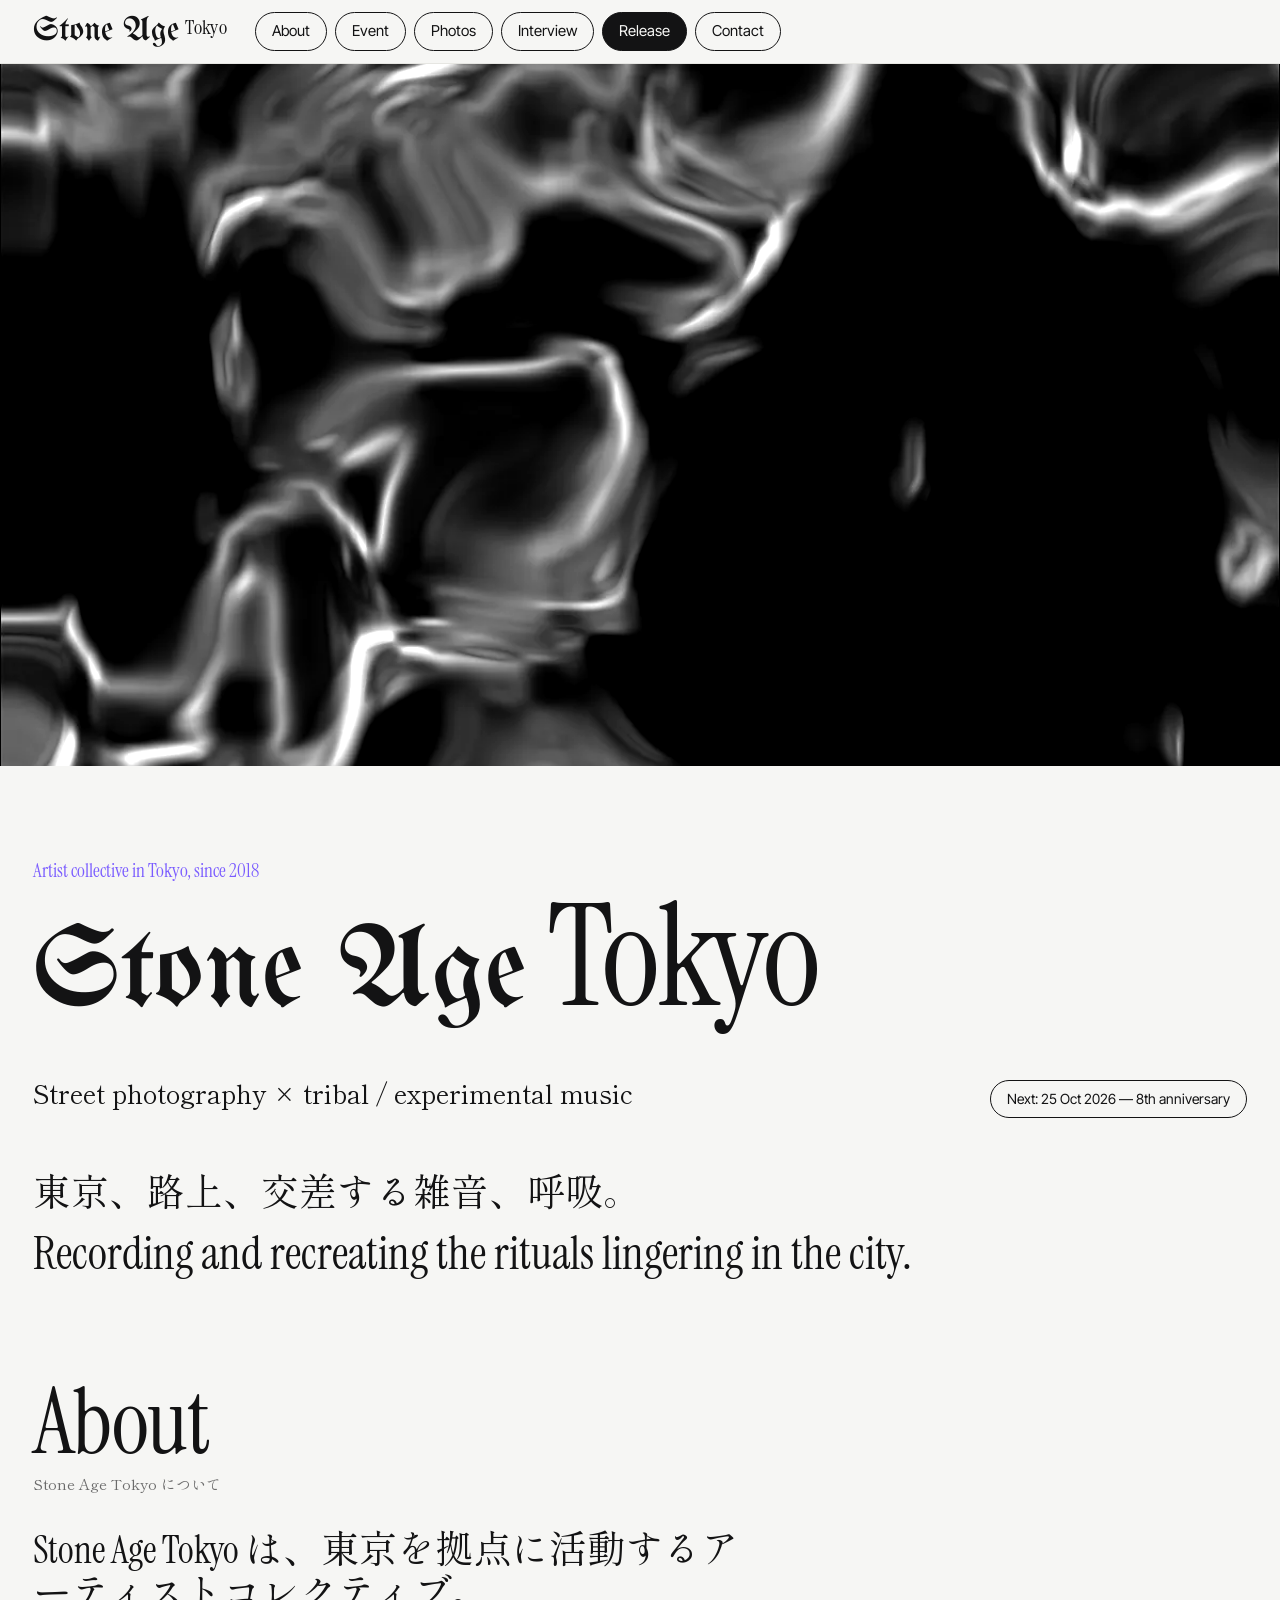
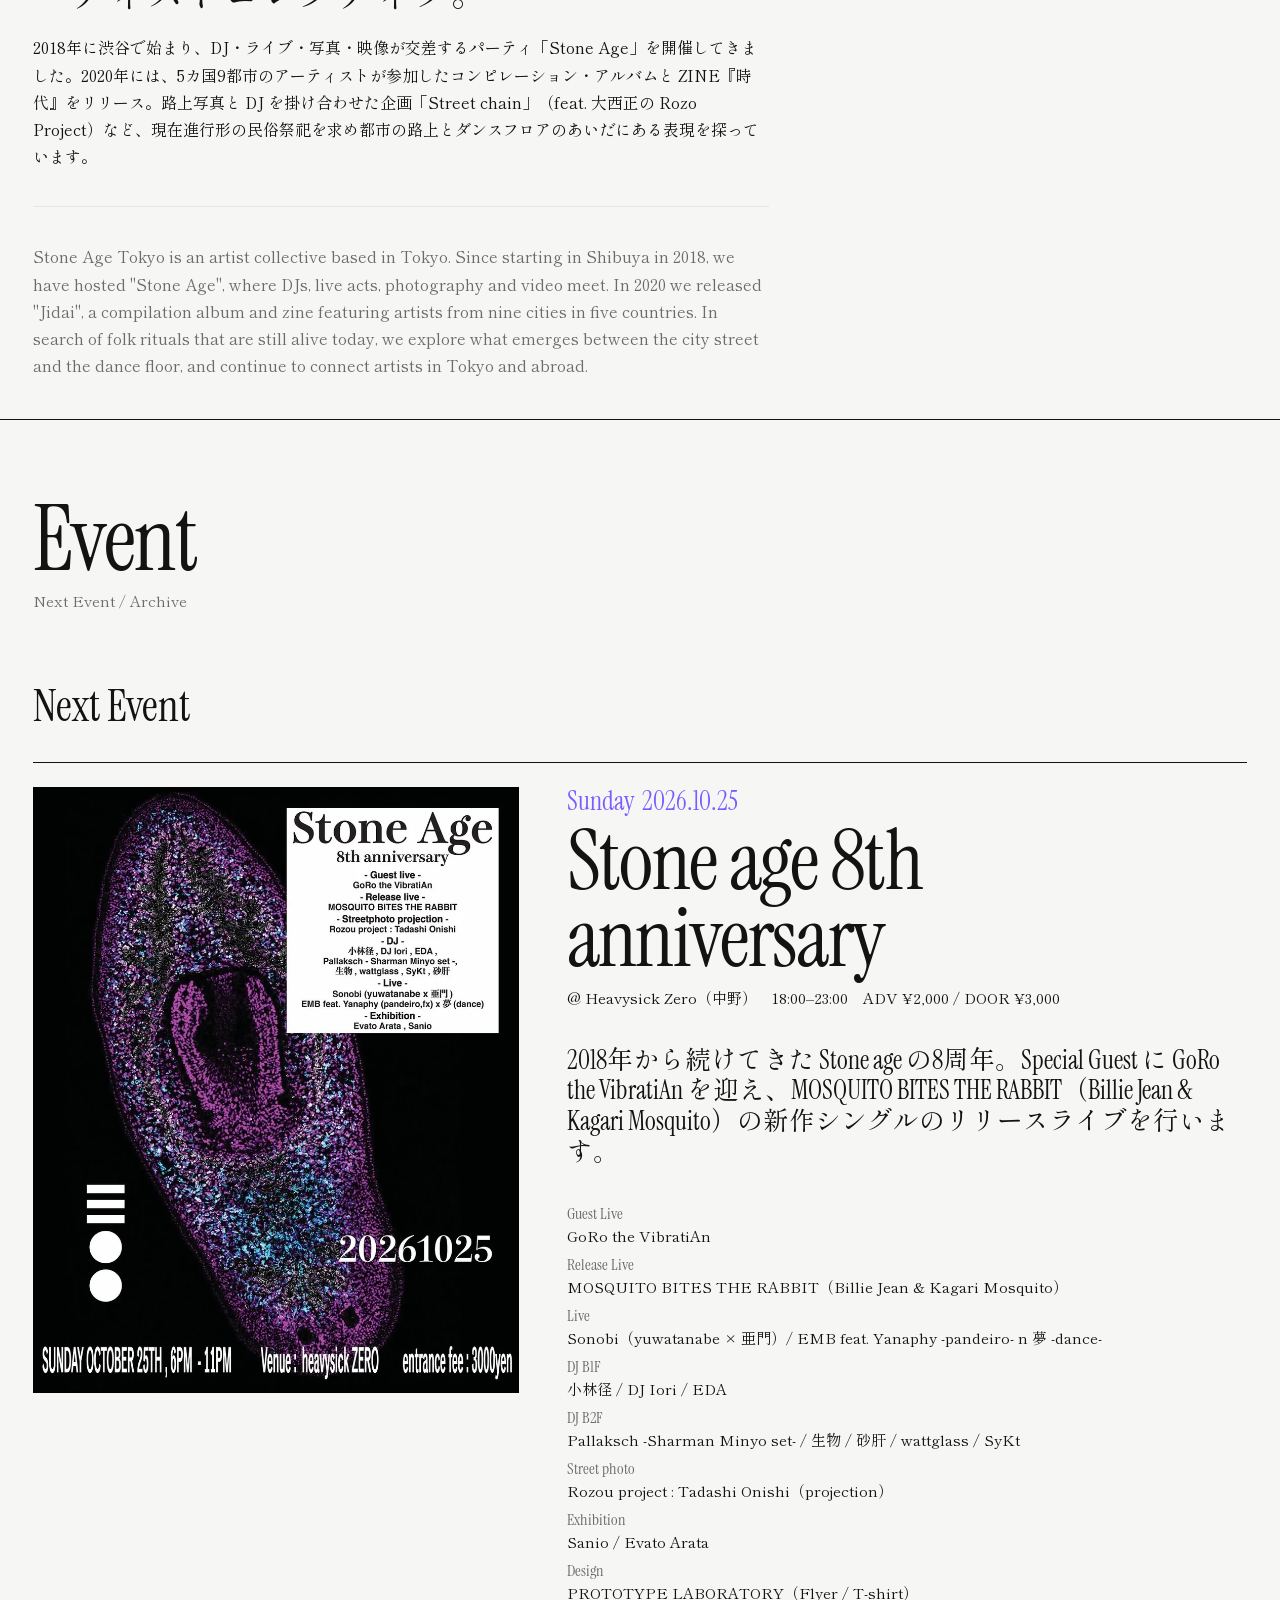
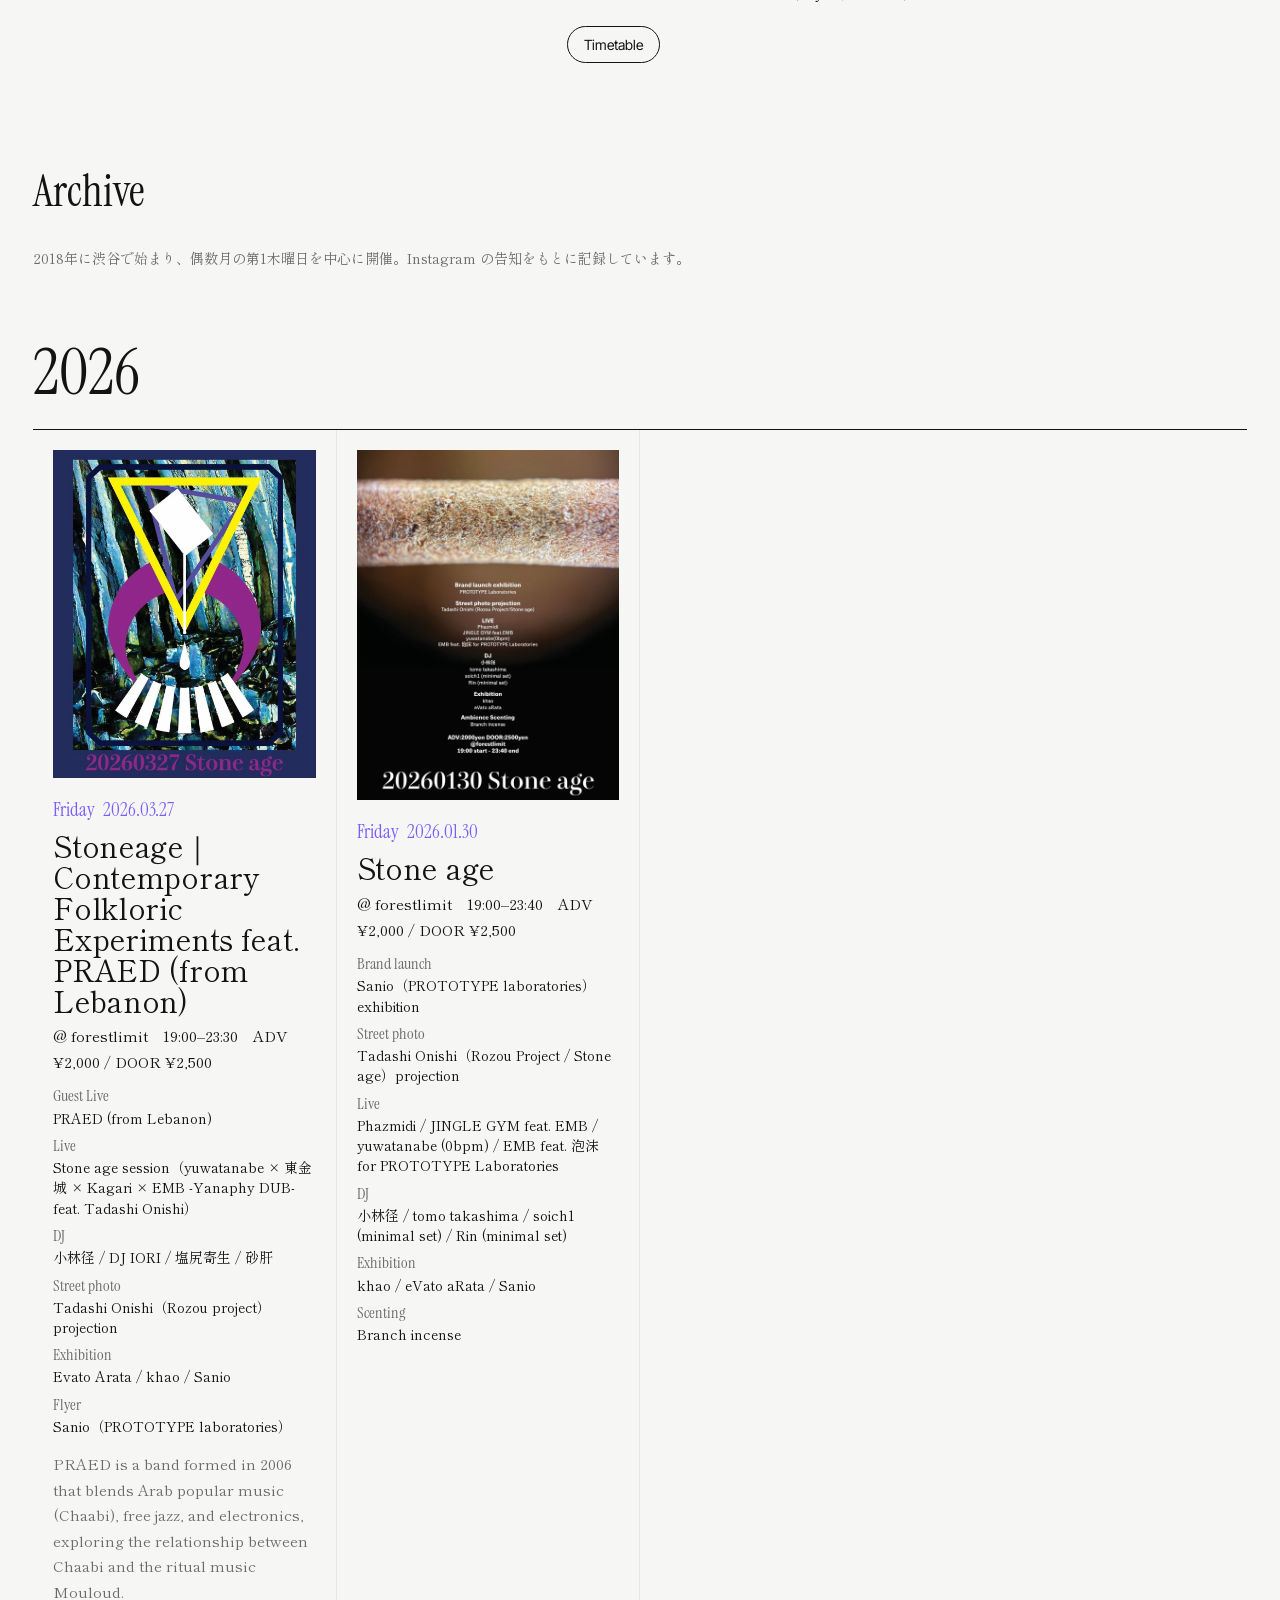
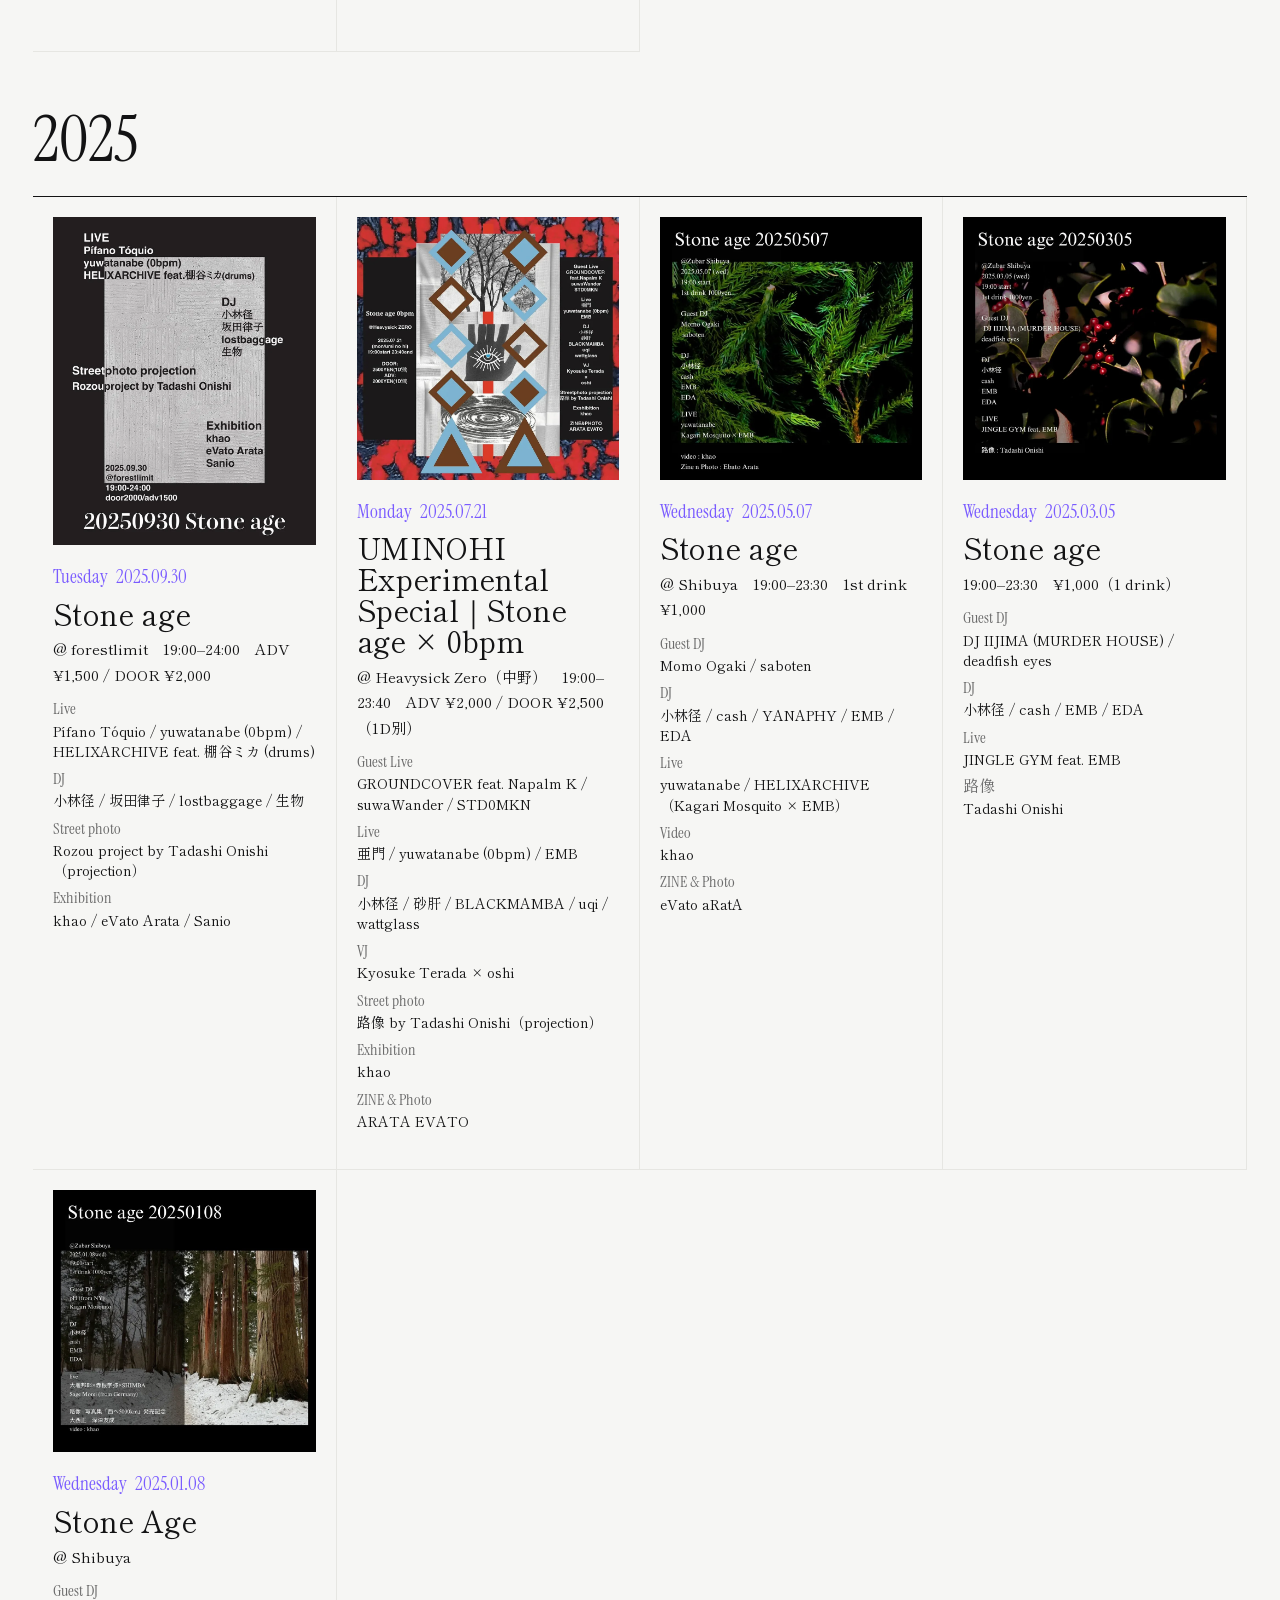
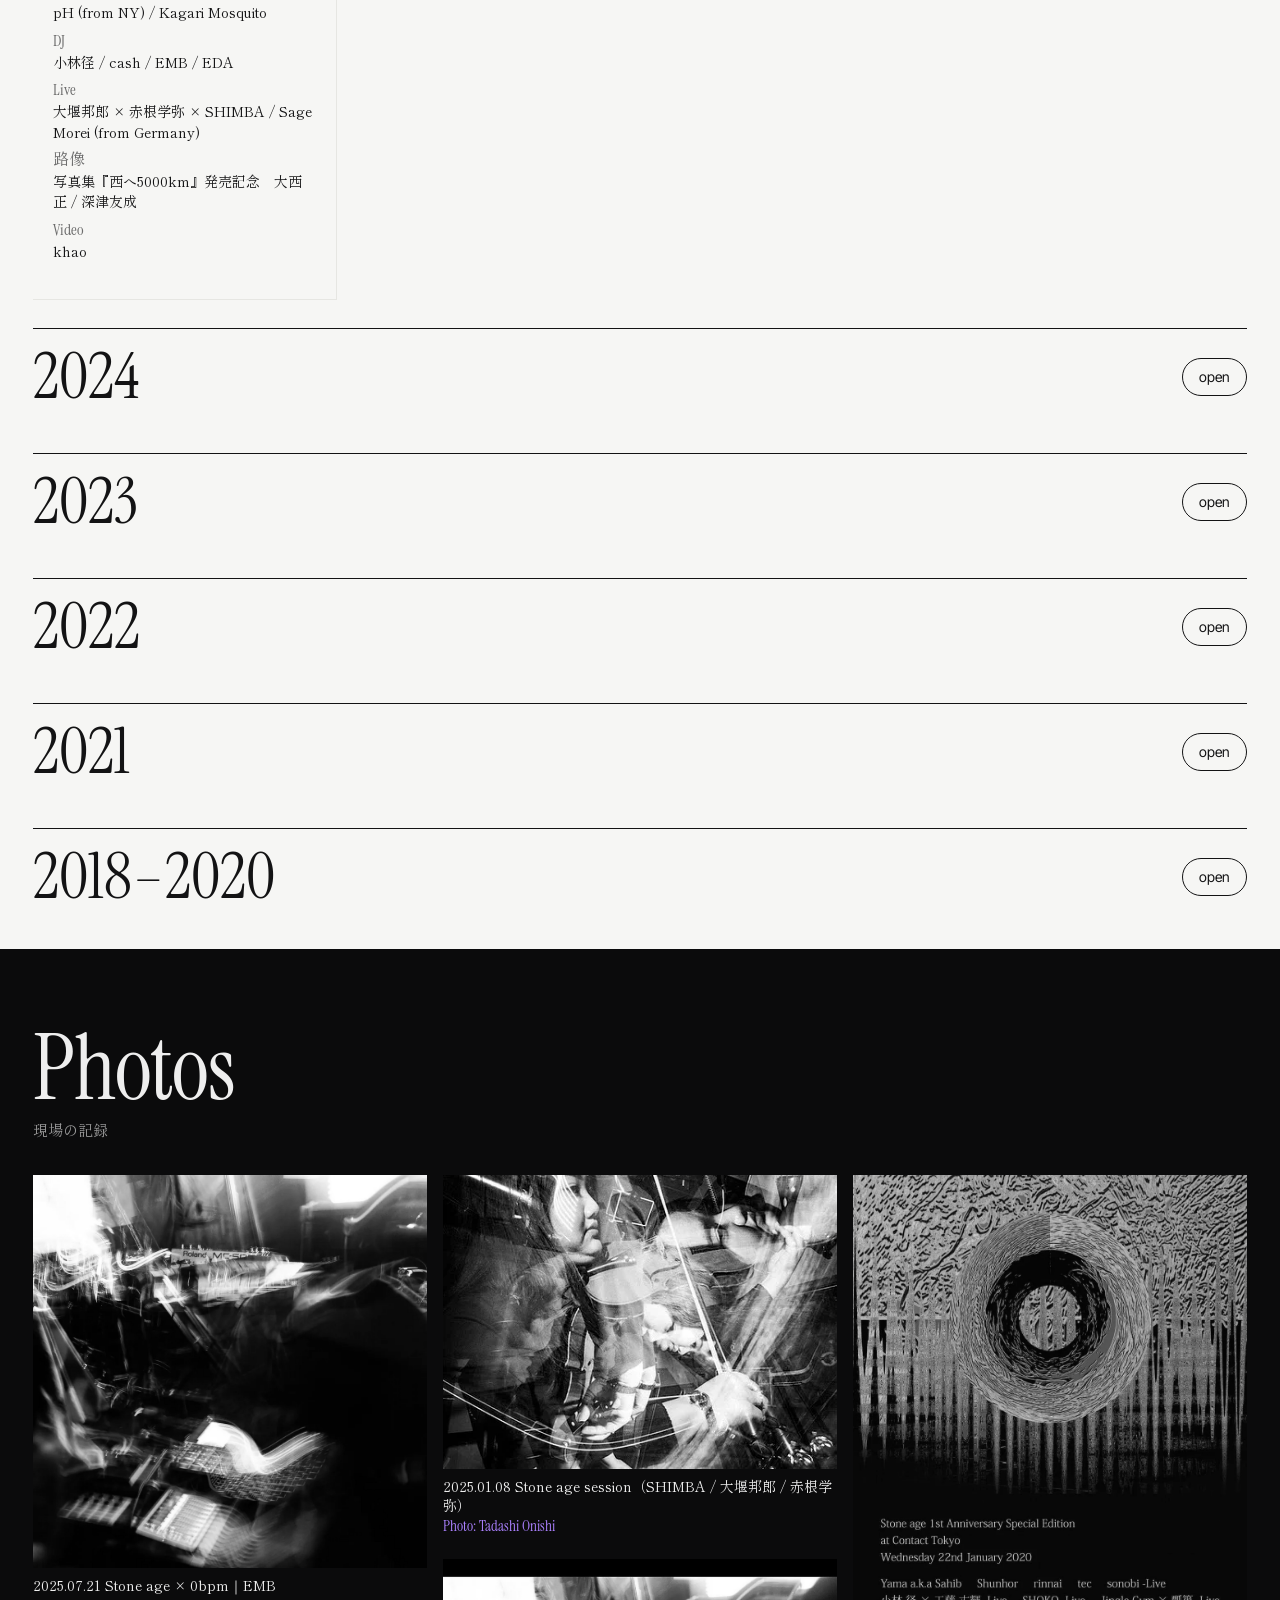
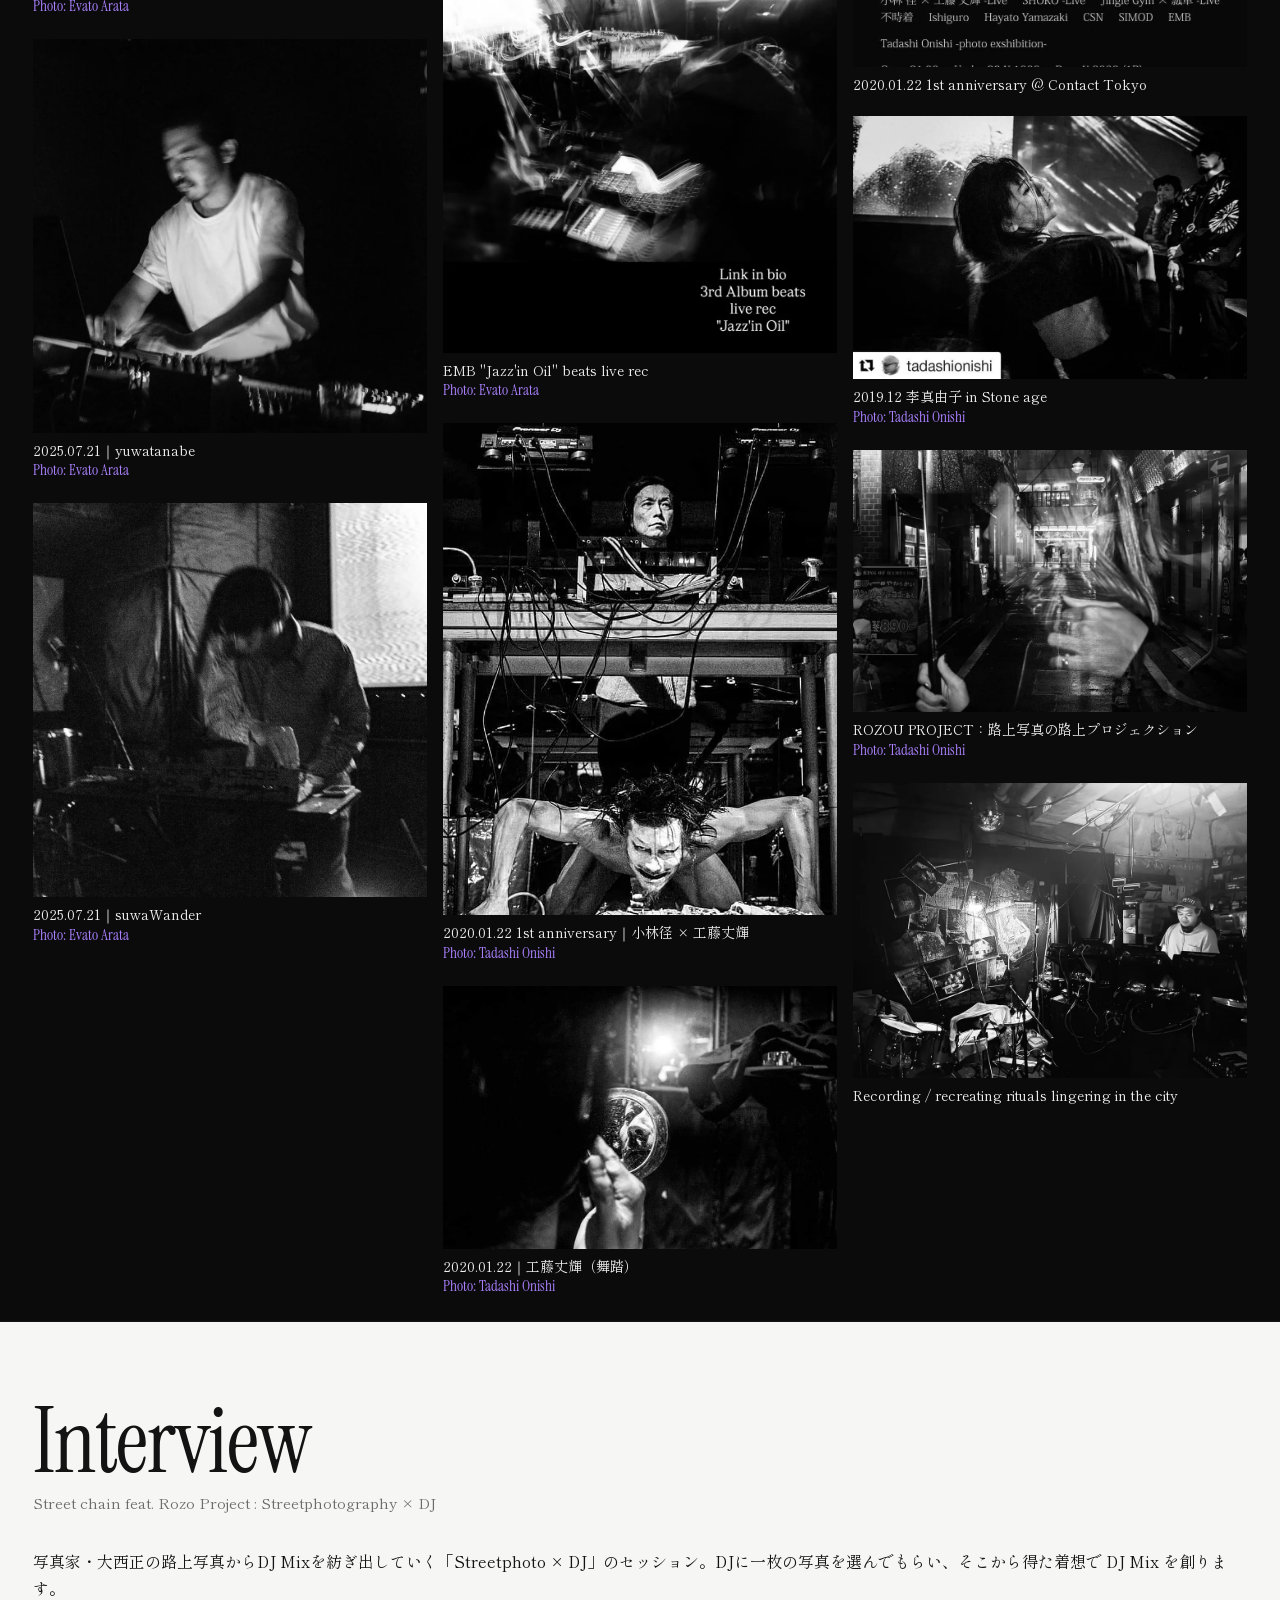
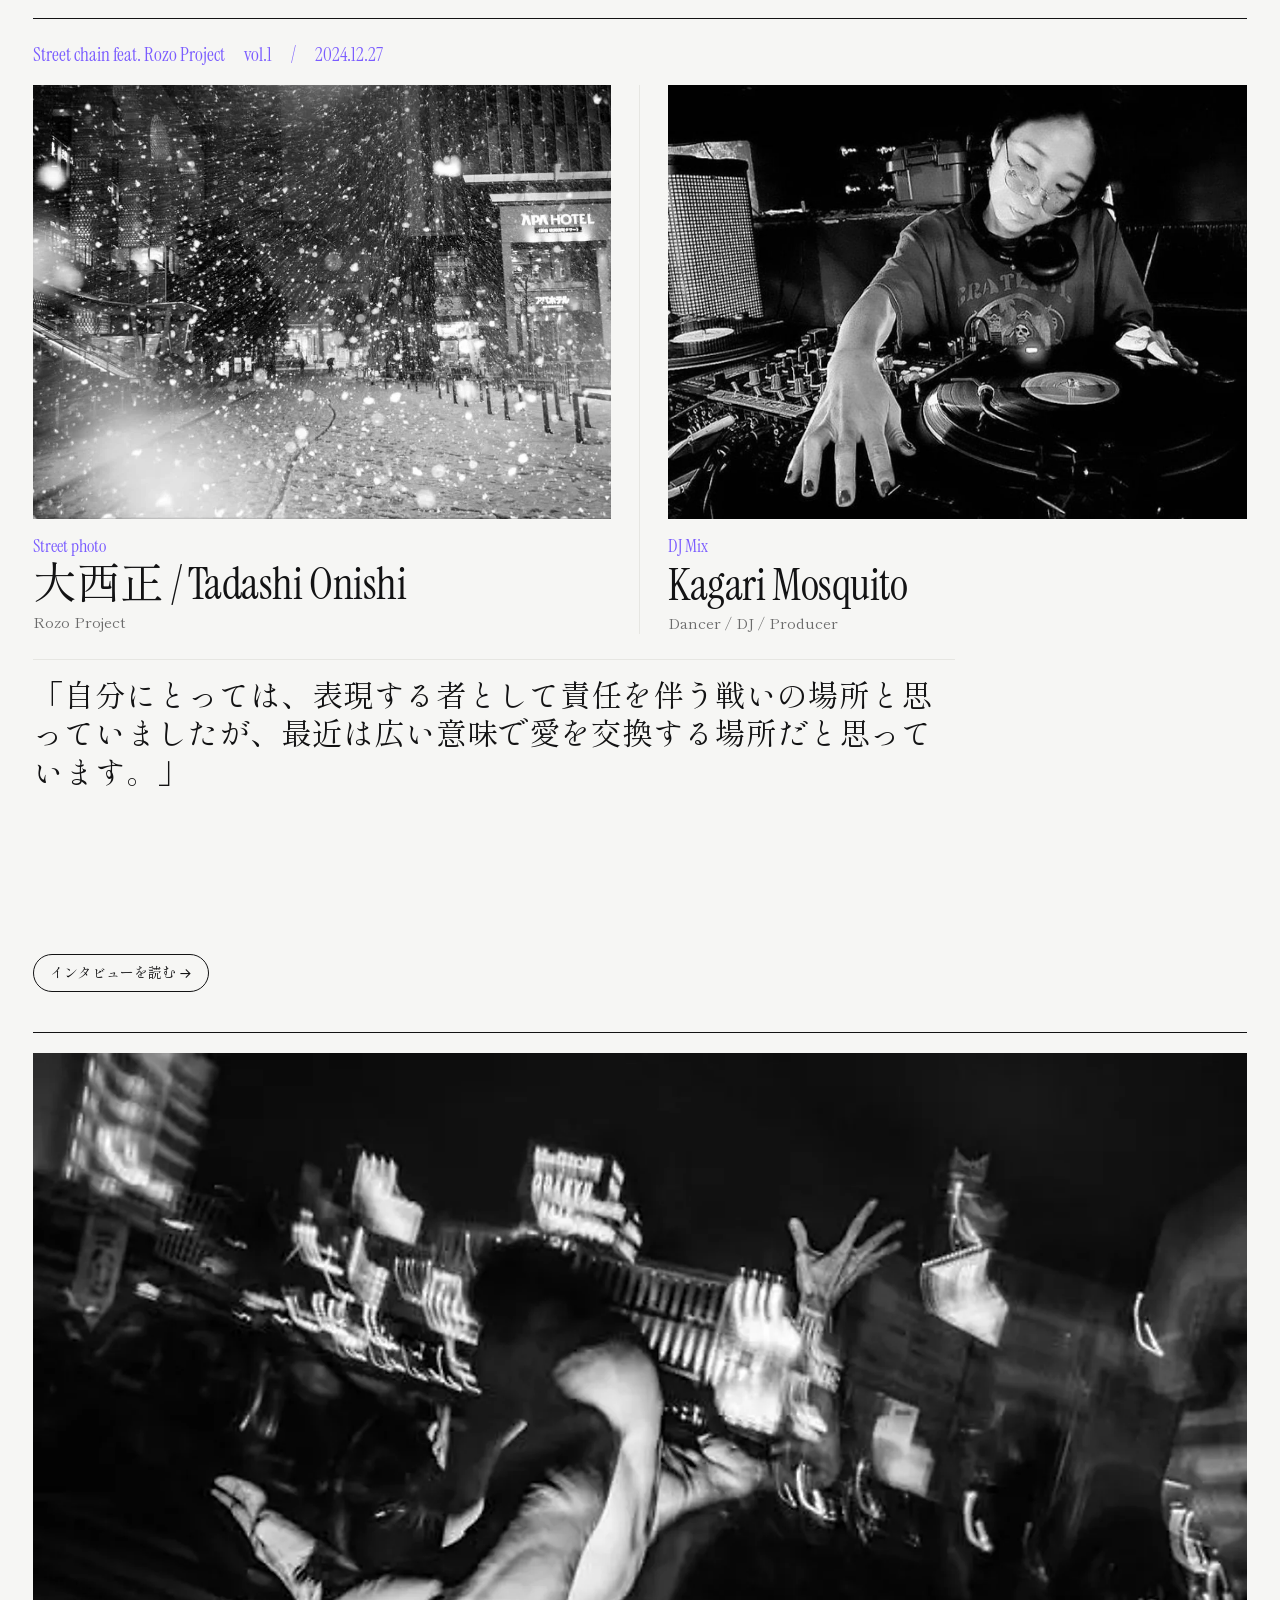
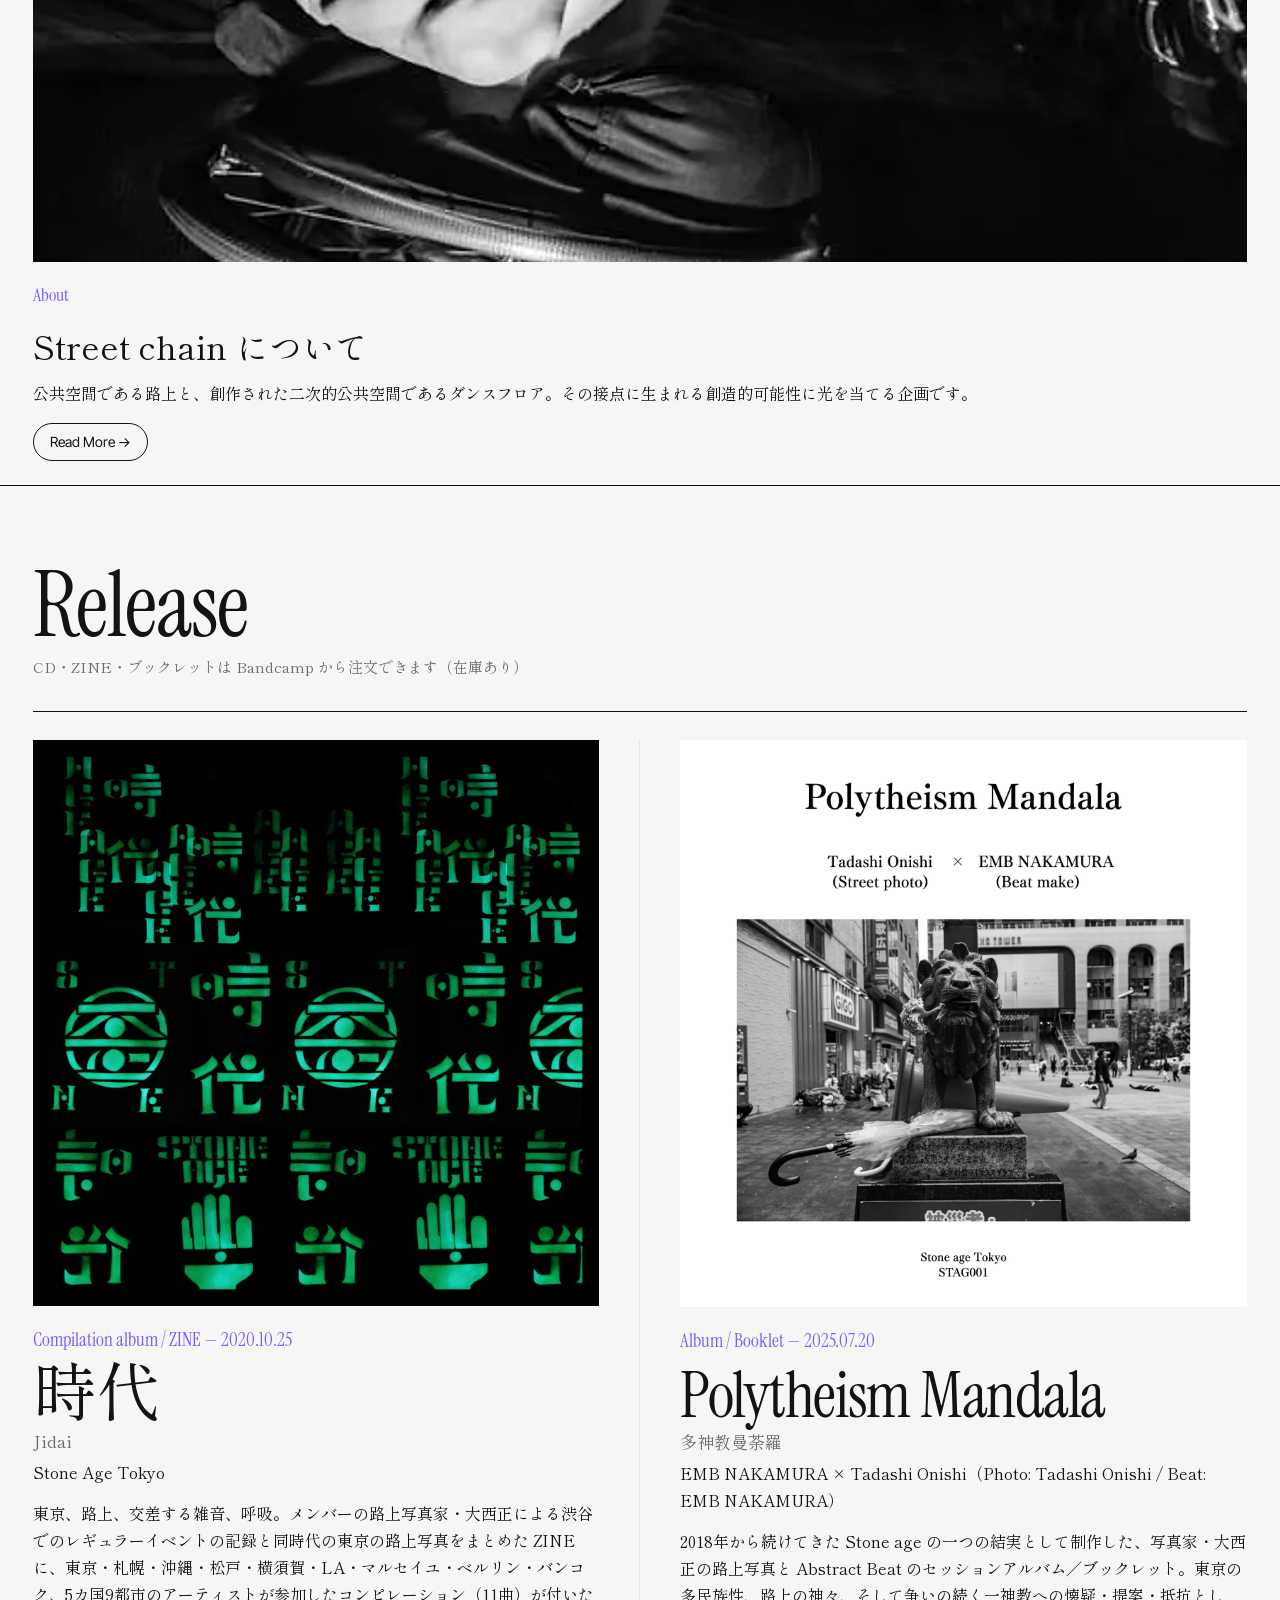
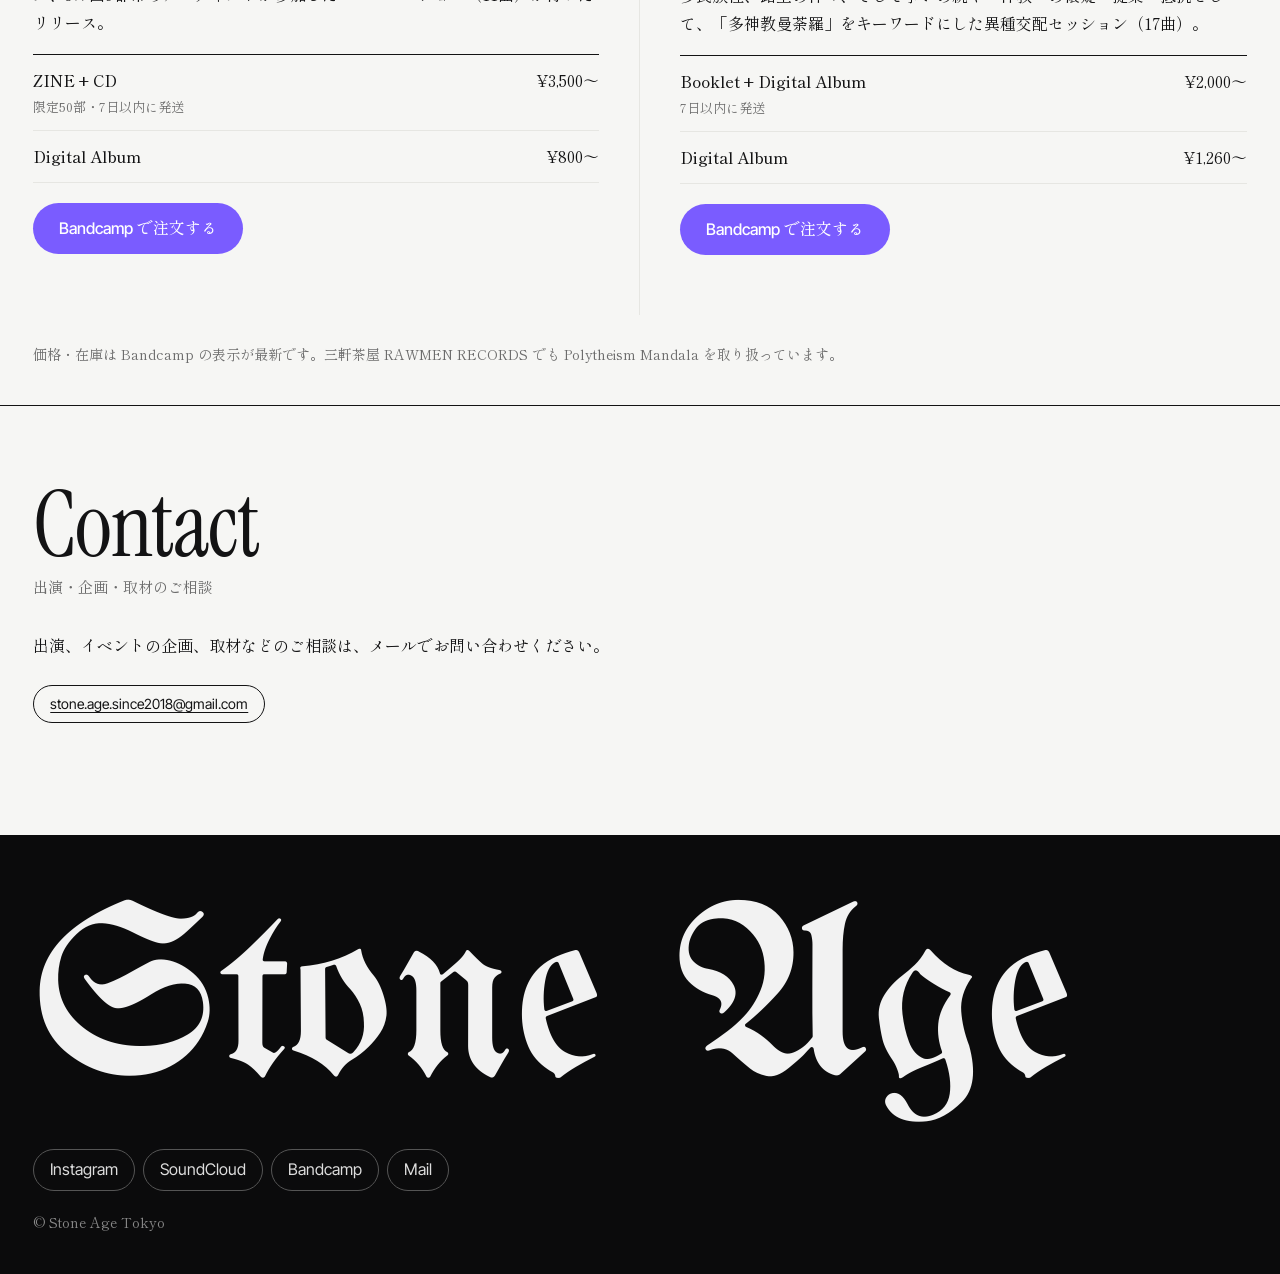
==== index.html @ 505d889e "Street chain を Kagari Mosquito の回だけに - ほかの回（deadfish eyes、DJ SABOTEN、Mixradio 2020）と切り替えボタンを外す - DJ " ====
<!doctype html>
<html lang="ja">
<head>
  <meta charset="utf-8">
  <meta name="viewport" content="width=device-width, initial-scale=1">
  <title>Stone Age Tokyo</title>
  <meta name="description" content="Stone Age Tokyo は、東京を拠点に活動するアーティストコレクティブ。音楽イベント、リリース、国内外のアーティストとの交流を企画しています。">
  <meta property="og:title" content="Stone Age Tokyo">
  <meta property="og:description" content="Artist collective based in Tokyo, since 2018.">
  <meta property="og:type" content="website">
  <meta property="og:url" content="https://stoneage.tokyo/">
  <meta property="og:image" content="https://stoneage.tokyo/assets/img/ogp.jpg">
  <meta name="twitter:card" content="summary_large_image">
  <link rel="preconnect" href="https://fonts.googleapis.com">
  <link rel="preconnect" href="https://fonts.gstatic.com" crossorigin>
  <link href="https://fonts.googleapis.com/css2?family=Inter+Tight:wght@400;500&family=Instrument+Serif&family=Shippori+Mincho:wght@400;500;600&family=UnifrakturMaguntia&display=swap" rel="stylesheet">
  <link rel="stylesheet" href="assets/style.css">
</head>
<body>
  <header class="site-header">
    <a class="logo" href="./">Stone Age</a>
    <nav class="nav">
      <a href="#about">About</a>
      <a href="#event">Event</a>
      <a href="#photos">Photos</a>
      <a href="#interview">Interview</a>
      <a href="#release">Release</a>
      <a href="#contact">Contact</a>
    </nav>
    <dl class="side-info">
      <dt>Based in</dt><dd>Tokyo, Japan</dd>
      <dt>Since</dt><dd>2018</dd>
      <dt>Follow</dt><dd><a href="https://www.instagram.com/stone.age.tokyo/" target="_blank" rel="noopener">Instagram</a><br><a href="https://soundcloud.com/stoneage-tokyo" target="_blank" rel="noopener">SoundCloud</a><br><a href="https://stoneagetokyo.bandcamp.com/" target="_blank" rel="noopener">Bandcamp</a></dd>
      <dt>Contact</dt><dd><a href="mailto:stone.age.since2018@gmail.com">Mail</a></dd>
    </dl>
  </header>

  <div class="hero">
    <picture>
      <source media="(max-width: 700px)" srcset="assets/img/hero-portrait.webp">
      <img class="hero-bg" src="assets/img/hero.webp" alt="" width="2560" height="1600">
    </picture>
  </div>

  <div class="intro">
    <p class="kicker">Artist collective in Tokyo, since 2018</p>
    <h1 class="display"><span class="bl">Stone Age</span> Tokyo</h1>
    <div class="intro-row">
      <p class="intro-meta">Street photography × tribal / experimental music</p>
      <a class="pill" href="#event">Next: 25 Oct 2026 — 8th anniversary</a>
    </div>
    <p class="statement"><span class="ja">東京、路上、交差する雑音、呼吸。</span>Recording and recreating the rituals lingering in the city.</p>
  </div>

  <main>
    <section id="about">
      <div class="wrap">
        <h2 class="section-title">About</h2>
        <p class="section-sub">Stone Age Tokyo について</p>
        <div class="grid-2">
          <div>
            <p class="lead">Stone Age Tokyo は、東京を拠点に活動するアーティストコレクティブ。</p>
            <p>2018年に渋谷で始まり、DJ・ライブ・写真・映像が交差するパーティ「Stone Age」を開催してきました。2020年には、5カ国9都市のアーティストが参加したコンピレーション・アルバムと ZINE『時代』をリリース。路上写真と DJ を掛け合わせた企画「Street chain」（feat. 大西正の Rozo Project）など、現在進行形の民俗祭祀を求め都市の路上とダンスフロアのあいだにある表現を探っています。</p>
          </div>
          <div>
            <p class="en">Stone Age Tokyo is an artist collective based in Tokyo. Since starting in Shibuya in 2018, we have hosted "Stone Age", where DJs, live acts, photography and video meet. In 2020 we released "Jidai", a compilation album and zine featuring artists from nine cities in five countries. In search of folk rituals that are still alive today, we explore what emerges between the city street and the dance floor, and continue to connect artists in Tokyo and abroad.</p>
          </div>
        </div>
      </div>
    </section>

    <section id="event">
      <div class="wrap">
        <h2 class="section-title">Event</h2>
        <p class="section-sub">Next Event / Archive</p>

        <h3>Next Event</h3>
        <!-- 開催が終わったら、この article を下の Archive の先頭へ移し、ここは次の回に差し替える -->
        <div class="event-grid">
        <article class="event next-event">
            <div>
              <a class="ev-img" href="assets/img/ig/20261025.webp" target="_blank" rel="noopener"><img src="assets/img/ig/20261025.webp" alt="2026.10.25 フライヤー" width="960" height="1200" loading="lazy"></a>
              <p class="date"><span class="dow">Sunday</span>2026.10.25</p>
            <h3>Stone age 8th anniversary</h3>
            <p class="venue">@ Heavysick Zero（中野）　18:00–23:00　ADV ¥2,000 / DOOR ¥3,000</p>
            <p>2018年から続けてきた Stone age の8周年。Special Guest に GoRo the VibratiAn を迎え、MOSQUITO BITES THE RABBIT（Billie Jean & Kagari Mosquito）の新作シングルのリリースライブを行います。</p>
            <ul class="lineup">
              <li><b>Guest Live</b>GoRo the VibratiAn</li>
              <li><b>Release Live</b>MOSQUITO BITES THE RABBIT（Billie Jean & Kagari Mosquito）</li>
              <li><b>Live</b>Sonobi（yuwatanabe × 亜門）/ EMB feat. Yanaphy -pandeiro- n 夢 -dance-</li>
              <li><b>DJ B1F</b>小林径 / DJ Iori / EDA</li>
              <li><b>DJ B2F</b>Pallaksch -Sharman Minyo set- / 生物 / 砂肝 / wattglass / SyKt</li>
              <li><b>Street photo</b>Rozou project : Tadashi Onishi（projection）</li>
              <li><b>Exhibition</b>Sanio / Evato Arata</li>
              <li><b>Design</b>PROTOTYPE LABORATORY（Flyer / T-shirt）</li>
            </ul>
            <details class="timetable">
              <summary>Timetable</summary>
              <div class="grid-2">
                <ul class="lineup">
                  <li><b>B1F</b></li>
                  <li>18:00–19:15　EDA</li>
                  <li>19:15–19:40　EMB × Yanaphy（live）</li>
                  <li>19:40–20:30　DJ Iori</li>
                  <li>20:30–21:00　Sonobi（亜門 × yuwatanabe）2026 set（live）</li>
                  <li>21:00–21:50　小林径</li>
                  <li>21:50–22:30　GoRo the VibratiAn（live）</li>
                  <li>22:30–23:00　MOSQUITO BITES THE RABBIT（live）</li>
                </ul>
                <ul class="lineup">
                  <li><b>B2F</b></li>
                  <li>18:00–19:00　SyKt</li>
                  <li>19:00–20:00　wattglass</li>
                  <li>20:00–21:00　砂肝</li>
                  <li>21:00–22:00　Pallaksch</li>
                  <li>22:00–23:00　生物</li>
                </ul>
              </div>
            </details>
          </div>
        </article>
        </div>

<h3 style="margin-top:48px">Archive</h3>
        <p class="meta">2018年に渋谷で始まり、偶数月の第1木曜日を中心に開催。Instagram の告知をもとに記録しています。</p>

        <h4 class="year-title">2026</h4>

        <div class="event-grid">
        <article class="event">
            <div>
              <a class="ev-img" href="assets/img/ig/20260327.webp" target="_blank" rel="noopener"><img src="assets/img/ig/20260327.webp" alt="2026.03.27 フライヤー" width="960" height="1199" loading="lazy"></a>
              <p class="date"><span class="dow">Friday</span>2026.03.27</p>
            <h3>Stoneage｜Contemporary Folkloric Experiments feat. PRAED (from Lebanon)</h3>
            <p class="venue">@ forestlimit　19:00–23:30　ADV ¥2,000 / DOOR ¥2,500</p>
            <ul class="lineup">
              <li><b>Guest Live</b>PRAED (from Lebanon)</li>
              <li><b>Live</b>Stone age session（yuwatanabe × 東金城 × Kagari × EMB -Yanaphy DUB- feat. Tadashi Onishi）</li>
              <li><b>DJ</b>小林径 / DJ IORI / 塩尻寄生 / 砂肝</li>
              <li><b>Street photo</b>Tadashi Onishi（Rozou project）projection</li>
              <li><b>Exhibition</b>Evato Arata / khao / Sanio</li>
              <li><b>Flyer</b>Sanio（PROTOTYPE laboratories）</li>
            </ul>
            <p class="en">PRAED is a band formed in 2006 that blends Arab popular music (Chaabi), free jazz, and electronics, exploring the relationship between Chaabi and the ritual music Mouloud.</p>
          </div>
        </article>

        <article class="event">
            <div>
              <a class="ev-img" href="assets/img/flyer-20260130.webp" target="_blank" rel="noopener"><img src="assets/img/flyer-20260130.webp" alt="2026.01.30 フライヤー" width="2216" height="2954" loading="lazy"></a>
              <p class="date"><span class="dow">Friday</span>2026.01.30</p>
            <h3>Stone age</h3>
            <p class="venue">@ forestlimit　19:00–23:40　ADV ¥2,000 / DOOR ¥2,500</p>
            <ul class="lineup">
              <li><b>Brand launch</b>Sanio（PROTOTYPE laboratories）exhibition</li>
              <li><b>Street photo</b>Tadashi Onishi（Rozou Project / Stone age）projection</li>
              <li><b>Live</b>Phazmidi / JINGLE GYM feat. EMB / yuwatanabe (0bpm) / EMB feat. 泡沫 for PROTOTYPE Laboratories</li>
              <li><b>DJ</b>小林径 / tomo takashima / soich1 (minimal set) / Rin (minimal set)</li>
              <li><b>Exhibition</b>khao / eVato aRata / Sanio</li>
              <li><b>Scenting</b>Branch incense</li>
            </ul>
          </div>
        </article>
        </div>

<h4 class="year-title">2025</h4>

        <div class="event-grid">
        <article class="event">
            <div>
              <a class="ev-img" href="assets/img/ig/20250930.webp" target="_blank" rel="noopener"><img src="assets/img/ig/20250930.webp" alt="2025.09.30 フライヤー" width="960" height="1200" loading="lazy"></a>
              <p class="date"><span class="dow">Tuesday</span>2025.09.30</p>
            <h3>Stone age</h3>
            <p class="venue">@ forestlimit　19:00–24:00　ADV ¥1,500 / DOOR ¥2,000</p>
            <ul class="lineup">
              <li><b>Live</b>Pífano Tóquio / yuwatanabe (0bpm) / HELIXARCHIVE feat. 棚谷ミカ (drums)</li>
              <li><b>DJ</b>小林径 / 坂田律子 / lostbaggage / 生物</li>
              <li><b>Street photo</b>Rozou project by Tadashi Onishi（projection）</li>
              <li><b>Exhibition</b>khao / eVato Arata / Sanio</li>
            </ul>
          </div>
        </article>

        <article class="event">
            <div>
              <a class="ev-img" href="assets/img/ig/20250721.webp" target="_blank" rel="noopener"><img src="assets/img/ig/20250721.webp" alt="2025.07.21 フライヤー" width="960" height="960" loading="lazy"></a>
              <p class="date"><span class="dow">Monday</span>2025.07.21</p>
            <h3>UMINOHI Experimental Special｜Stone age × 0bpm</h3>
            <p class="venue">@ Heavysick Zero（中野）　19:00–23:40　ADV ¥2,000 / DOOR ¥2,500（1D別）</p>
            <ul class="lineup">
              <li><b>Guest Live</b>GROUNDCOVER feat. Napalm K / suwaWander / STD0MKN</li>
              <li><b>Live</b>亜門 / yuwatanabe (0bpm) / EMB</li>
              <li><b>DJ</b>小林径 / 砂肝 / BLACKMAMBA / uqi / wattglass</li>
              <li><b>VJ</b>Kyosuke Terada × oshi</li>
              <li><b>Street photo</b>路像 by Tadashi Onishi（projection）</li>
              <li><b>Exhibition</b>khao</li>
              <li><b>ZINE & Photo</b>ARATA EVATO</li>
            </ul>
          </div>
        </article>

        <article class="event">
            <div>
              <a class="ev-img" href="assets/img/ig/20250507.webp" target="_blank" rel="noopener"><img src="assets/img/ig/20250507.webp" alt="2025.05.07 フライヤー" width="960" height="960" loading="lazy"></a>
              <p class="date"><span class="dow">Wednesday</span>2025.05.07</p>
            <h3>Stone age</h3>
            <p class="venue">@ Shibuya　19:00–23:30　1st drink ¥1,000</p>
            <ul class="lineup">
              <li><b>Guest DJ</b>Momo Ogaki / saboten</li>
              <li><b>DJ</b>小林径 / cash / YANAPHY / EMB / EDA</li>
              <li><b>Live</b>yuwatanabe / HELIXARCHIVE（Kagari Mosquito × EMB）</li>
              <li><b>Video</b>khao</li>
              <li><b>ZINE & Photo</b>eVato aRatA</li>
            </ul>
          </div>
        </article>

        <article class="event">
            <div>
              <a class="ev-img" href="assets/img/ig/20250305.webp" target="_blank" rel="noopener"><img src="assets/img/ig/20250305.webp" alt="2025.03.05 フライヤー" width="960" height="960" loading="lazy"></a>
              <p class="date"><span class="dow">Wednesday</span>2025.03.05</p>
            <h3>Stone age</h3>
            <p class="venue">19:00–23:30　¥1,000（1 drink）</p>
            <ul class="lineup">
              <li><b>Guest DJ</b>DJ IIJIMA (MURDER HOUSE) / deadfish eyes</li>
              <li><b>DJ</b>小林径 / cash / EMB / EDA</li>
              <li><b>Live</b>JINGLE GYM feat. EMB</li>
              <li><b>路像</b>Tadashi Onishi</li>
            </ul>
          </div>
        </article>

        <article class="event">
            <div>
              <a class="ev-img" href="assets/img/ig/20250108.webp" target="_blank" rel="noopener"><img src="assets/img/ig/20250108.webp" alt="2025.01.08 フライヤー" width="960" height="960" loading="lazy"></a>
              <p class="date"><span class="dow">Wednesday</span>2025.01.08</p>
            <h3>Stone Age</h3>
            <p class="venue">@ Shibuya</p>
            <ul class="lineup">
              <li><b>Guest DJ</b>pH (from NY) / Kagari Mosquito</li>
              <li><b>DJ</b>小林径 / cash / EMB / EDA</li>
              <li><b>Live</b>大堰邦郎 × 赤根学弥 × SHIMBA / Sage Morei (from Germany)</li>
              <li><b>路像</b>写真集『西へ5000km』発売記念　大西正 / 深津友成</li>
              <li><b>Video</b>khao</li>
            </ul>
          </div>
        </article>
        </div>

<details class="year">
          <summary><h4 class="year-title">2024</h4></summary>

          <div class="event-grid">
          <article class="event">
            <div>
              <p class="date"><span class="dow">Wednesday</span>2024.11.06</p><h3>Stoneage Experimental Session</h3>
              <div class="video">
                <iframe src="https://www.youtube.com/embed/8YRYcSE9G6M" title="Stoneage Experimental Session 2024.11.6" loading="lazy" allow="accelerometer; clipboard-write; encrypted-media; gyroscope; picture-in-picture; web-share" referrerpolicy="strict-origin-when-cross-origin" allowfullscreen></iframe>
              </div>
              <p class="meta">Video: Tadashi Onishi</p>
            </div>
          </article>

          <article class="event">
            <div>
              <p class="date"><span class="dow">Wednesday</span>2024.09.04</p><h3>Stone Age</h3>
              <p class="venue">@ Shibuya</p>
              <ul class="lineup">
                <li><b>Lineup</b>小林径 / cash Eda / EMB / 大西正 / khao / 柳円 / Yanaphy</li>
              </ul>
            </div>
          </article>

          <article class="event">
            <div>
              <a class="ev-img" href="assets/img/ig/20240324.webp" target="_blank" rel="noopener"><img src="assets/img/ig/20240324.webp" alt="2024.03.24 フライヤー" width="960" height="960" loading="lazy"></a>
              <p class="date"><span class="dow">Sunday</span>2024.03.24</p>
              <h3>古代天文台 feat. Thanart Rasanon aka Peach</h3>
              <p class="venue">@ forestlimit　18:00–24:00　¥2,000 + 1 drink</p>
              <ul class="lineup">
                <li><b>Live</b>r.flav / EMB（Drone set）</li>
                <li><b>DJ</b>DRIPTECH / YELLOWUHURU / RAWTHEBACKWELL / deadfish eyes / Octpupa / Naggie</li>
              </ul>
              <p class="en">Thanart Rasanon aka Peach (pTR, DRIPTECH, r.flav) is a music producer, musician, DJ, and blozxom co-runner, based in Bangkok.</p>
            </div>
          </article>
          </div>

</details>

        <details class="year">
          <summary><h4 class="year-title">2023</h4></summary>

          <div class="event-grid">
          <article class="event">
            <div>
              <a class="ev-img" href="assets/img/ig/20231217.webp" target="_blank" rel="noopener"><img src="assets/img/ig/20231217.webp" alt="2023.12.17 フライヤー" width="960" height="960" loading="lazy"></a>
              <p class="date"><span class="dow">Sunday</span>2023.12.17</p>
              <h3>Stone age（再始動）</h3>
              <p class="venue">@ Shibuya　1st drink ¥1,000</p>
              <ul class="lineup">
                <li><b>Guest Live</b>yuwatanabe (0bpm)</li>
                <li><b>Guest DJ</b>misa nakamura (patterns in nature) / 茸³</li>
                <li><b>Resident DJ</b>小林径 / Cash / EMB / TT.</li>
              </ul>
            </div>
          </article>

          <article class="event">
            <div>
              <a class="ev-img" href="assets/img/ig/20230917.webp" target="_blank" rel="noopener"><img src="assets/img/ig/20230917.webp" alt="2023.09.17 フライヤー" width="960" height="960" loading="lazy"></a>
              <p class="date"><span class="dow">Sunday</span>2023.09.17</p>
              <h3>Stone age｜Sound chanting to new Tokyo</h3>
              <p class="venue">@ Shibuya　23:00–　1st drink ¥1,500</p>
              <ul class="lineup">
                <li><b>Live</b>Mehr Licht (grayfield) / EMB and Stone age session</li>
                <li><b>DJ</b>小林径 / ASKE / CASH / Snow / Erythryna / oshi / 茸³</li>
              </ul>
            </div>
          </article>

          <article class="event">
            <div>
              <a class="ev-img" href="assets/img/ig/20230912.webp" target="_blank" rel="noopener"><img src="assets/img/ig/20230912.webp" alt="2023.09.12 フライヤー" width="960" height="960" loading="lazy"></a>
              <p class="date"><span class="dow">Tuesday</span>2023.09.12</p>
              <h3>STORN AGE × grayfield｜古代天文台</h3>
              <p class="venue">@ forestlimit　19:00–　1st drink ¥2,000</p>
              <ul class="lineup">
                <li><b>Live</b>HARIKUYAMAKU（from Okinawa）/ EMB and Stone age session</li>
                <li><b>DJ</b>COMPUMA / oshi / KIRAYAMA / 南 / Naggie</li>
                <li><b>PA</b>LCR SET UP</li>
              </ul>
            </div>
          </article>

          <article class="event">
            <div>
              <a class="ev-img" href="assets/img/ig/20230511.webp" target="_blank" rel="noopener"><img src="assets/img/ig/20230511.webp" alt="2023.05.11 フライヤー" width="960" height="960" loading="lazy"></a>
              <p class="date"><span class="dow">Thursday</span>2023.05.11</p>
              <h3>Okinawan music in Shibuya</h3>
              <p class="venue">@ Bar LSD（渋谷）　19:30 open　¥2,500</p>
              <ul class="lineup">
                <li><b>Live</b>Aragaki Mutsumi feat. EMB (Stone age) / Yanagimoto Takeshi (Pandeiro)</li>
                <li><b>DJ</b>Stone age crew</li>
              </ul>
            </div>
          </article>

          <article class="event">
            <div>
              <a class="ev-img" href="assets/img/ig/20230428.webp" target="_blank" rel="noopener"><img src="assets/img/ig/20230428.webp" alt="2023.04.28 フライヤー" width="960" height="960" loading="lazy"></a>
              <p class="date"><span class="dow">Friday</span>2023.04.28</p>
              <h3>MA-MEDI presented by Stone age</h3>
              <p class="venue">@ Bar Development Base Koenji　21:00–till morning</p>
              <ul class="lineup">
                <li><b>Live</b>sound of nothing (0bpm) / EMB</li>
                <li><b>DJ</b>小林径 / +fly / oshi / Asterix a.k.a Asogi / isg / EDA</li>
              </ul>
            </div>
          </article>

          <article class="event">
            <div>
              <a class="ev-img" href="assets/img/ig/20230106.webp" target="_blank" rel="noopener"><img src="assets/img/ig/20230106.webp" alt="2023.01.06 フライヤー" width="960" height="960" loading="lazy"></a>
              <p class="date"><span class="dow">Friday</span>2023.01.06</p>
              <h3>Ma Medi｜My Meditation Media</h3>
              <p class="venue">@ db Koenji　22:00–　¥1,000</p>
              <ul class="lineup">
                <li><b>Live</b>Q.G.SMOOTH (from Okinawa) / SSAADN / 村上裕 / Stone age Session</li>
                <li><b>DJ</b>CASH / +fly (Happy Ride) / Healthy Munchfood / IKEMURA / isg / EMB</li>
              </ul>
            </div>
          </article>
          </div>

</details>

        <details class="year">
          <summary><h4 class="year-title">2022</h4></summary>

          <div class="event-grid">
          <article class="event">
            <div>
              <a class="ev-img" href="assets/img/ig/20220820.webp" target="_blank" rel="noopener"><img src="assets/img/ig/20220820.webp" alt="2022.08.20 フライヤー" width="665" height="667" loading="lazy"></a>
              <p class="date"><span class="dow">Saturday</span>2022.08.20</p>
              <h3>Stone age Session @ Yokosuka</h3>
              <p class="venue">@ dj bar SHELL（横須賀）　22:00–　¥1,000（1 drink）</p>
              <ul class="lineup">
                <li><b>Live</b>Stone Age Session</li>
                <li><b>Guest DJ</b>NullDaSensei (BS0xtra)</li>
                <li><b>DJ</b>Asogi / CASH / EMB / IWAKI（絶対領域）/ YOHEI（角打ち）/ ASKE</li>
              </ul>
            </div>
          </article>

          <article class="event">
            <div>
              <a class="ev-img" href="assets/img/ig/20220804.webp" target="_blank" rel="noopener"><img src="assets/img/ig/20220804.webp" alt="2022.08.04 フライヤー" width="960" height="960" loading="lazy"></a>
              <p class="date"><span class="dow">Thursday</span>2022.08.04</p>
              <h3>Stone age</h3>
              <p class="venue">@ Shibuya　19:00–23:00　1st drink ¥1,000</p>
              <ul class="lineup">
                <li><b>Live</b>Pífano Tóquio / STONE AGE SESSION</li>
                <li><b>DJ</b>CASH / isg / EMB</li>
                <li><b>Street photo</b>Tadashi Onishi</li>
              </ul>
            </div>
          </article>

          <article class="event">
            <div>
              <a class="ev-img" href="assets/img/ig/20220730.webp" target="_blank" rel="noopener"><img src="assets/img/ig/20220730.webp" alt="2022.07.30 フライヤー" width="960" height="1200" loading="lazy"></a>
              <p class="date"><span class="dow">Saturday</span>2022.07.30</p>
              <h3>遍在</h3>
              <p class="venue">@ forestlimit（幡ヶ谷）　19:00–　¥2,000 + 1D</p>
              <ul class="lineup">
                <li><b>Live</b>Thanart Rasanon / STONE AGE SESSION（村上裕 / Asōgi / CASH / EMB / Mayako / YYOSHIBEH）/ Phazmidi</li>
                <li><b>DJ</b>田嶋周造 (from PICNICYOU)</li>
              </ul>
            </div>
          </article>

          <article class="event">
            <div>
              <a class="ev-img" href="assets/img/ig/20220614.webp" target="_blank" rel="noopener"><img src="assets/img/ig/20220614.webp" alt="2022.06.14 フライヤー" width="960" height="960" loading="lazy"></a>
              <p class="date"><span class="dow">Tuesday</span>2022.06.14</p>
              <h3>Stone age｜side-mnml</h3>
              <p class="venue">minimal, dance, till morning</p>
              <ul class="lineup">
                <li><b>Guest DJ</b>ASKE</li>
                <li><b>Live</b>EMB and Stone age Session</li>
                <li><b>DJ</b>CASH / isg / mukasa / EMB</li>
              </ul>
            </div>
          </article>

          <article class="event">
            <div>
              <a class="ev-img" href="assets/img/ig/20220605.webp" target="_blank" rel="noopener"><img src="assets/img/ig/20220605.webp" alt="2022.06.05 フライヤー" width="960" height="960" loading="lazy"></a>
              <p class="date"><span class="dow">Sunday</span>2022.06.05</p>
              <h3>STONE AGE｜side-SP</h3>
              <p class="venue">@ 青山蜂　18:00–24:00　DOOR ¥2,000</p>
              <ul class="lineup">
                <li><b>2F DJ</b>DJ QUIETSTORM / AQUARIUM a.k.a 外神田 deepspace / YELLOWUHULU / Karinga / ICHIRO / DOI</li>
                <li><b>3F DJ</b>小林径 / HELKTRAM (BACK TO CHILL) / ASOGI / CASH / isg</li>
                <li><b>3F Live</b>JAN URILA SAS (Jan and Naomi) / 弥勒 from Okinawa / STB / STONEAGE SESSION</li>
              </ul>
            </div>
          </article>

          <article class="event">
            <div>
              <a class="ev-img" href="assets/img/ig/20220407.webp" target="_blank" rel="noopener"><img src="assets/img/ig/20220407.webp" alt="2022.04.07 フライヤー" width="960" height="640" loading="lazy"></a>
              <p class="date"><span class="dow">Thursday</span>2022.04.07</p>
              <h3>Stone age</h3>
              <p class="venue">@ Shibuya　19:00–23:30　¥1,000（1 drink）</p>
              <ul class="lineup">
                <li><b>Live</b>STONEAGE SESSION / EMB</li>
                <li><b>DJ</b>oshi / isg / CASH</li>
                <li><b>Street photo</b>Tadashi Onishi</li>
              </ul>
            </div>
          </article>

          <article class="event">
            <div>
              <a class="ev-img" href="assets/img/ig/20220220.webp" target="_blank" rel="noopener"><img src="assets/img/ig/20220220.webp" alt="2022.02.20 フライヤー" width="960" height="960" loading="lazy"></a>
              <p class="date"><span class="dow">Sunday</span>2022.02.20</p>
              <h3>STONE AGE 4th anniversary @ 青山蜂</h3>
              <p class="venue">@ 青山蜂　18:00–24:00　DOOR ¥2,000</p>
              <p>いつか東京が遺跡となるとしたら？ そんな未来の視点を夢想し、その心象を音楽と映像と祝祭でたばねる〈STONE AGE〉の四周年祭。</p>
              <ul class="lineup">
                <li><b>2F DJ</b>DJ QUIETSTORM / Aquarium a.k.a 外神田 deepspace / YELLOWUHULU / suimin / isg</li>
                <li><b>3F</b>STONEAGE feat. 沙門　Street photo：Tadashi Onishi（ROZOU PROJECT）/ Video：BOTCHY BOTCHY ほか</li>
              </ul>
            </div>
          </article>

          <article class="event">
            <div>
              <a class="ev-img" href="assets/img/ig/20220203.webp" target="_blank" rel="noopener"><img src="assets/img/ig/20220203.webp" alt="2022.02.03 フライヤー" width="960" height="960" loading="lazy"></a>
              <p class="date"><span class="dow">Thursday</span>2022.02.03</p>
              <h3>Stone age</h3>
              <p class="venue">@ Shibuya　19:00–　1st drink ¥1,000</p>
              <ul class="lineup">
                <li><b>Live</b>Stone age session</li>
                <li><b>DJ</b>ISHIGURO / CASH / EDA / EMB</li>
                <li><b>Visual</b>Tadashi Onishi（street photo）/ BOTCHY BOTCHY（video）</li>
              </ul>
            </div>
          </article>
          </div>

</details>

        <details class="year">
          <summary><h4 class="year-title">2021</h4></summary>

          <div class="event-grid">
          <article class="event">
            <div>
              <a class="ev-img" href="assets/img/ig/20211202.webp" target="_blank" rel="noopener"><img src="assets/img/ig/20211202.webp" alt="2021.12.02 フライヤー" width="960" height="960" loading="lazy"></a>
              <p class="date"><span class="dow">Thursday</span>2021.12.02</p>
              <h3>STONE AGE 4th Anniversary</h3>
              <p class="venue">@ Shibuya　18:00–　1st drink ¥1,000</p>
              <ul class="lineup">
                <li><b>Guest DJ</b>小林径</li>
                <li><b>Live</b>Yu Nakagome × YANAPHY × YYOSHIBEH / STONEAGE SESSION（ASOGI / EMB / MΣCHIL / Tadashi Onishi / Yu Nakagome / Yanaphy / YYOSHIBEH ほか）</li>
                <li><b>DJ</b>CASH / isg / EDA / EMB</li>
                <li><b>Visual</b>Tadashi Onishi（ROZOU PROJECT）/ Rei Sinkevich（video）</li>
              </ul>
            </div>
          </article>

          <article class="event">
            <div>
              <a class="ev-img" href="assets/img/ig/20211007.webp" target="_blank" rel="noopener"><img src="assets/img/ig/20211007.webp" alt="2021.10.07 フライヤー" width="960" height="960" loading="lazy"></a>
              <p class="date"><span class="dow">Thursday</span>2021.10.07</p>
              <h3>STONEAGE</h3>
              <p class="venue">@ Shibuya</p>
              <ul class="lineup">
                <li><b>Live</b>STONE AGE SESSION</li>
                <li><b>DJ</b>Toyo / cash / EMB</li>
                <li><b>Visual</b>Tadashi Onishi（street photo）/ BOTCHY BOTCHY（video）</li>
              </ul>
            </div>
          </article>

          <article class="event">
            <div>
              <a class="ev-img" href="assets/img/ig/20210919.webp" target="_blank" rel="noopener"><img src="assets/img/ig/20210919.webp" alt="2021.09.19 フライヤー" width="600" height="600" loading="lazy"></a>
              <p class="date"><span class="dow">Sunday</span>2021.09.19</p>
              <h3>沙門</h3>
              <p class="venue">@ 乃木坂 cactus　17:00–20:00　¥1,000 + 1 drink</p>
              <ul class="lineup">
                <li><b>Live</b>Stone age Session</li>
                <li><b>DJ</b>Asōgi / Tha Yukichi / EMB / Tatsuya Muramoto / Sizm</li>
              </ul>
            </div>
          </article>

          <article class="event">
            <div>
              <a class="ev-img" href="assets/img/ig/20210805.webp" target="_blank" rel="noopener"><img src="assets/img/ig/20210805.webp" alt="2021.08.05 フライヤー" width="960" height="960" loading="lazy"></a>
              <p class="date"><span class="dow">Thursday</span>2021.08.05</p>
              <h3>STONE AGE</h3>
              <p class="venue">@ Shibuya</p>
              <ul class="lineup">
                <li><b>Live</b>STONE AGE SESSION</li>
                <li><b>DJ</b>YUKICHI / ISHIGURO / CASH</li>
                <li><b>Street photo</b>Tadashi Onishi（ROZOU PROJECT）</li>
              </ul>
            </div>
          </article>
          </div>

</details>

        <details class="year">
          <summary><h4 class="year-title">2018–2020</h4></summary>

          <div class="event-grid">
          <article class="event">
            <div>
              <a class="ev-img" href="assets/img/ig/20201213.webp" target="_blank" rel="noopener"><img src="assets/img/ig/20201213.webp" alt="2020.12.13 フライヤー" width="960" height="960" loading="lazy"></a>
              <p class="date"><span class="dow">Sunday</span>2020.12.13</p>
              <h3>Stone age 2nd Anniversary</h3>
              <ul class="lineup">
                <li><b>DJ</b>rinnai / isg / ISSEY</li>
                <li><b>Live</b>shoko / Stone age session</li>
              </ul>
            </div>
          </article>

          <article class="event">
            <div>
              <a class="ev-img" href="assets/img/ig/202012.webp" target="_blank" rel="noopener"><img src="assets/img/ig/202012.webp" alt="2020.12 フライヤー" width="640" height="640" loading="lazy"></a>
              <p class="date">2020.12</p>
              <h3>『時代』Launch Exhibition</h3>
              <p class="venue">@ Gallery BLANK Koenji</p>
              <ul class="lineup">
                <li><b>With</b>BOTCHY BOTCHY / Rei Sinkevich</li>
              </ul>
            </div>
          </article>

          <article class="event">
            <div>
              <a class="ev-img" href="assets/img/ig/20201025.webp" target="_blank" rel="noopener"><img src="assets/img/ig/20201025.webp" alt="2020.10.25 フライヤー" width="960" height="960" loading="lazy"></a>
              <p class="date"><span class="dow">Sunday</span>2020.10.25</p>
              <h3>Stone age 1st compilation album「時代」launch release event</h3>
              <p class="venue">@ Gallery conceal Shibuya ＋ 配信（Facebook Live / Twitch）　15:30–19:30　入場無料</p>
              <ul class="lineup">
                <li><b>Streaming</b>velvetian sky (Marseille) / Avila santo (LA) / Aragaki Mutsumi (Okinawa) / Sage Morei (Berlin) / Yuichi Nishikawa (Matsudo) / Stone age / Thanart Rasanon (Bangkok)</li>
                <li><b>Lounge DJ</b>YANAPHY / EDA / Botchy Botchy / ASAHI</li>
              </ul>
            </div>
          </article>

          <article class="event">
            <div>
              <a class="ev-img" href="assets/img/ig/20201001.webp" target="_blank" rel="noopener"><img src="assets/img/ig/20201001.webp" alt="2020.10.01 フライヤー" width="960" height="681" loading="lazy"></a>
              <p class="date"><span class="dow">Thursday</span>2020.10.01</p>
              <h3>Stone age</h3>
              <p class="venue">@ Shibuya　19:00–23:30</p>
              <ul class="lineup">
                <li><b>Live</b>Stone age session</li>
                <li><b>DJ</b>KENSUGAI / oshi / Botchy Botchy / Ishiguro / EMB</li>
              </ul>
            </div>
          </article>

          <article class="event">
            <div>
              <a class="ev-img" href="assets/img/ig/20200603.webp" target="_blank" rel="noopener"><img src="assets/img/ig/20200603.webp" alt="2020.06.03 フライヤー" width="960" height="960" loading="lazy"></a>
              <p class="date"><span class="dow">Wednesday</span>2020.06.03</p>
              <h3>ItWire（配信）</h3>
              <p class="venue">@ BUSHBASH YouTube Channel</p>
              <ul class="lineup">
                <li><b>Live</b>Stone Age / △△△ (GROUNDCOVER.) / UTOPIA EXPERIMENT / extremeOBSN × STD0MKN</li>
              </ul>
            </div>
          </article>

          <article class="event">
            <div>
              <p class="date">2020.05–08</p><h3>Mixradio from Street Chain vol.1–5</h3>
              <p>1枚の路上写真（大西正）から1本の DJ Mix をつくるセッション企画。現在の「Street chain」の原点。</p>
              <ul class="lineup">
                <li><b>DJ</b>vol.1 DJ Oshi / vol.2 DJ Ishiguro / vol.3 Hayato Yamazaki (COWPER) / vol.4 HAN / vol.5 MITSUCO DELIGHT</li>
              </ul>
            </div>
          </article>

          <article class="event">
            <div>
              <a class="ev-img" href="assets/img/ig/20200122.webp" target="_blank" rel="noopener"><img src="assets/img/ig/20200122.webp" alt="2020.01.22 フライヤー" width="960" height="1200" loading="lazy"></a>
              <p class="date"><span class="dow">Wednesday</span>2020.01.22</p>
              <h3>Stone age 1st anniversary</h3>
              <p class="venue">@ Contact Tokyo</p>
              <ul class="lineup">
                <li><b>Lineup</b>小林径 × 工藤丈輝（舞踏）/ Ishiguro Hayato / Yamazaki / CSN / SIMOD / EMB ほか</li>
              </ul>
            </div>
          </article>

          <article class="event">
            <div>
              <a class="ev-img" href="assets/img/ig/regular.webp" target="_blank" rel="noopener"><img src="assets/img/ig/regular.webp" alt="2018– フライヤー" width="960" height="768" loading="lazy"></a>
              <p class="date">2018–</p>
              <h3>Stone age（レギュラーパーティ）</h3>
              <p class="venue">@ Shibuya　偶数月の第1木曜日</p>
              <p>遥か未来を感じさせる古代文明に着想を受け、写真家・大西正の street photo vision と、パンデイロアンサンブル Jingle Gym などによる即興セッションで、渋谷の夜の時間を歪める。</p>
            </div>
          </article>
          </div>

</details>
      </div>
    </section>
    <section id="photos">
      <div class="wrap">
        <h2 class="section-title">Photos</h2>
        <p class="section-sub">現場の記録</p>
        <div class="gallery">
          <figure>
            <a href="assets/img/ig/20250721p3.webp" target="_blank" rel="noopener"><img src="assets/img/ig/20250721p3.webp" alt="2025.07.21 Stone age × 0bpm｜EMB" width="960" height="960" loading="lazy"></a>
            <figcaption>2025.07.21 Stone age × 0bpm｜EMB<span>Photo: Evato Arata</span></figcaption>
          </figure>
          <figure>
            <a href="assets/img/ig/20250721p1.webp" target="_blank" rel="noopener"><img src="assets/img/ig/20250721p1.webp" alt="2025.07.21｜yuwatanabe" width="960" height="960" loading="lazy"></a>
            <figcaption>2025.07.21｜yuwatanabe<span>Photo: Evato Arata</span></figcaption>
          </figure>
          <figure>
            <a href="assets/img/ig/20250721p2.webp" target="_blank" rel="noopener"><img src="assets/img/ig/20250721p2.webp" alt="2025.07.21｜suwaWander" width="960" height="960" loading="lazy"></a>
            <figcaption>2025.07.21｜suwaWander<span>Photo: Evato Arata</span></figcaption>
          </figure>
          <figure>
            <a href="assets/img/ig/20250108p.webp" target="_blank" rel="noopener"><img src="assets/img/ig/20250108p.webp" alt="2025.01.08 Stone age session（SHIMBA / 大堰邦郎 / 赤根学弥）" width="426" height="318" loading="lazy"></a>
            <figcaption>2025.01.08 Stone age session（SHIMBA / 大堰邦郎 / 赤根学弥）<span>Photo: Tadashi Onishi</span></figcaption>
          </figure>
          <figure>
            <a href="assets/img/ig/jazzinoil.webp" target="_blank" rel="noopener"><img src="assets/img/ig/jazzinoil.webp" alt="EMB "Jazz'in Oil" beats live rec" width="960" height="960" loading="lazy"></a>
            <figcaption>EMB "Jazz'in Oil" beats live rec<span>Photo: Evato Arata</span></figcaption>
          </figure>
          <figure>
            <a href="assets/img/ig/20200122p.webp" target="_blank" rel="noopener"><img src="assets/img/ig/20200122p.webp" alt="2020.01.22 1st anniversary｜小林径 × 工藤丈輝" width="641" height="801" loading="lazy"></a>
            <figcaption>2020.01.22 1st anniversary｜小林径 × 工藤丈輝<span>Photo: Tadashi Onishi</span></figcaption>
          </figure>
          <figure>
            <a href="assets/img/ig/20200122k.webp" target="_blank" rel="noopener"><img src="assets/img/ig/20200122k.webp" alt="2020.01.22｜工藤丈輝（舞踏）" width="960" height="641" loading="lazy"></a>
            <figcaption>2020.01.22｜工藤丈輝（舞踏）<span>Photo: Tadashi Onishi</span></figcaption>
          </figure>
          <figure>
            <a href="assets/img/ig/20200122.webp" target="_blank" rel="noopener"><img src="assets/img/ig/20200122.webp" alt="2020.01.22 1st anniversary @ Contact Tokyo" width="960" height="1200" loading="lazy"></a>
            <figcaption>2020.01.22 1st anniversary @ Contact Tokyo</figcaption>
          </figure>
          <figure>
            <a href="assets/img/ig/201912.webp" target="_blank" rel="noopener"><img src="assets/img/ig/201912.webp" alt="2019.12 李真由子 in Stone age" width="960" height="640" loading="lazy"></a>
            <figcaption>2019.12 李真由子 in Stone age<span>Photo: Tadashi Onishi</span></figcaption>
          </figure>
          <figure>
            <a href="assets/img/ig/rozou2020.webp" target="_blank" rel="noopener"><img src="assets/img/ig/rozou2020.webp" alt="ROZOU PROJECT：路上写真の路上プロジェクション" width="960" height="640" loading="lazy"></a>
            <figcaption>ROZOU PROJECT：路上写真の路上プロジェクション<span>Photo: Tadashi Onishi</span></figcaption>
          </figure>
          <figure>
            <a href="assets/img/ig/about2026.webp" target="_blank" rel="noopener"><img src="assets/img/ig/about2026.webp" alt="Recording / recreating rituals lingering in the city" width="960" height="720" loading="lazy"></a>
            <figcaption>Recording / recreating rituals lingering in the city</figcaption>
          </figure>
        </div>
      </div>
    </section>

    <section id="interview">
      <div class="wrap">
        <h2 class="section-title">Interview</h2>
        <p class="section-sub">Street chain feat. Rozo Project : Streetphotography × DJ</p>
        <p>写真家・大西正の路上写真からDJ Mixを紡ぎ出していく「Streetphoto × DJ」のセッション。DJに一枚の写真を選んでもらい、そこから得た着想で DJ Mix を創ります。</p>
        <!-- 左は大西正の写真、右は DJ -->

        <article class="sc-vol" id="sc-i1" data-vol="i1">
          <p class="kicker">Street chain feat. Rozo Project　vol.1　/　2024.12.27</p>
          <div class="sc-pair">
            <figure class="sc-side">
              <div class="sc-img"><img src="assets/img/sc-photo-kagari.webp" alt="Kagari Mosquito の回の大西正の路上写真" width="1080" height="718" loading="lazy"></div>
              <figcaption><span class="sc-role">Street photo</span><b>大西正 / Tadashi Onishi</b><span>Rozo Project</span></figcaption>
            </figure>
            <span class="sc-x" aria-hidden="true">×</span>
            <figure class="sc-side">
              <div class="sc-img"><img src="assets/img/kagari-mosquito.webp" alt="Kagari Mosquito" width="1326" height="1326" loading="lazy"></div>
              <figcaption><span class="sc-role">DJ Mix</span><b>Kagari Mosquito</b><span>Dancer / DJ / Producer</span></figcaption>
            </figure>
          </div>
          <p class="sc-quote">「自分にとっては、表現する者として責任を伴う戦いの場所と思っていましたが、最近は広い意味で愛を交換する場所だと思っています。」</p>
          <iframe class="sc-player" title="Kagari Mosquito – Street chain mix" width="100%" height="120" scrolling="no" frameborder="no" allow="autoplay" loading="lazy" src="https://w.soundcloud.com/player/?url=https%3A//api.soundcloud.com/tracks/1999059155&color=%237a5cff&auto_play=false&hide_related=true&show_comments=false&show_user=true&show_reposts=false&visual=false"></iframe>
          <a class="more" href="interview/kagari-mosquito.html">インタビューを読む →</a>
        </article>







        <div style="margin-top:32px">
          <a class="card" href="interview/" style="text-decoration:none;display:block">
            <img class="card-img" src="assets/img/rozou.webp" alt="Street chain：大西正の路上写真" width="1770" height="1182" loading="lazy">
            <p class="meta">About</p>
            <h3>Street chain について</h3>
            <p>公共空間である路上と、創作された二次的公共空間であるダンスフロア。その接点に生まれる創造的可能性に光を当てる企画です。</p>
            <span class="more">Read More →</span>
          </a>
        </div>
      </div>
    </section>

    <section id="release">
      <div class="wrap">
        <h2 class="section-title">Release</h2>
        <p class="section-sub">CD・ZINE・ブックレットは Bandcamp から注文できます（在庫あり）</p>

        <div class="release-grid">
          <article class="release">
            <a class="release-art" href="https://stoneagetokyo.bandcamp.com/album/stone-age-tokyo-1st-compilation" target="_blank" rel="noopener"><img src="assets/img/jidai-bandcamp.webp" alt="Stone Age Tokyo 1st compilation album / ZINE「時代」ジャケット" width="1400" height="1400" loading="lazy"></a>
            <p class="kicker">Compilation album / ZINE — 2020.10.25</p>
            <h3>時代<span>Jidai</span></h3>
            <p class="release-artist">Stone Age Tokyo</p>
            <p>東京、路上、交差する雑音、呼吸。メンバーの路上写真家・大西正による渋谷でのレギュラーイベントの記録と同時代の東京の路上写真をまとめた ZINE に、東京・札幌・沖縄・松戸・横須賀・LA・マルセイユ・ベルリン・バンコク、5カ国9都市のアーティストが参加したコンピレーション（11曲）が付いたリリース。</p>
            <ul class="formats">
              <li><span>ZINE + CD</span><span>¥3,500〜</span><em>限定50部・7日以内に発送</em></li>
              <li><span>Digital Album</span><span>¥800〜</span></li>
            </ul>
            <a class="buy" href="https://stoneagetokyo.bandcamp.com/album/stone-age-tokyo-1st-compilation" target="_blank" rel="noopener">Bandcamp で注文する</a>
            <iframe class="bc-player" title="時代 – Bandcamp player" src="https://bandcamp.com/EmbeddedPlayer/album=1962418044/size=small/bgcol=ffffff/linkcol=7a5cff/transparent=true/" seamless loading="lazy"></iframe>
          </article>

          <article class="release">
            <a class="release-art" href="https://emb-nakamurah.bandcamp.com/album/polytheism-mandala" target="_blank" rel="noopener"><img src="assets/img/polytheism-mandala.webp" alt="Polytheism Mandala ジャケット" width="1600" height="1600" loading="lazy"></a>
            <p class="kicker">Album / Booklet — 2025.07.20</p>
            <h3>Polytheism Mandala<span>多神教曼荼羅</span></h3>
            <p class="release-artist">EMB NAKAMURA × Tadashi Onishi（Photo: Tadashi Onishi / Beat: EMB NAKAMURA）</p>
            <p>2018年から続けてきた Stone age の一つの結実として制作した、写真家・大西正の路上写真と Abstract Beat のセッションアルバム／ブックレット。東京の多民族性、路上の神々、そして争いの続く一神教への懐疑・提案・抵抗として、「多神教曼荼羅」をキーワードにした異種交配セッション（17曲）。</p>
            <ul class="formats">
              <li><span>Booklet + Digital Album</span><span>¥2,000〜</span><em>7日以内に発送</em></li>
              <li><span>Digital Album</span><span>¥1,260〜</span></li>
            </ul>
            <a class="buy" href="https://emb-nakamurah.bandcamp.com/album/polytheism-mandala" target="_blank" rel="noopener">Bandcamp で注文する</a>
            <iframe class="bc-player" title="Polytheism Mandala – Bandcamp player" src="https://bandcamp.com/EmbeddedPlayer/album=3287555511/size=small/bgcol=ffffff/linkcol=7a5cff/transparent=true/" seamless loading="lazy"></iframe>
          </article>
        </div>
        <p class="meta" style="margin-top:28px">価格・在庫は Bandcamp の表示が最新です。三軒茶屋 RAWMEN RECORDS でも Polytheism Mandala を取り扱っています。</p>
      </div>
    </section>

    <section id="contact">
      <div class="wrap">
        <h2 class="section-title">Contact</h2>
        <p class="section-sub">出演・企画・取材のご相談</p>
        <p>出演、イベントの企画、取材などのご相談は、メールでお問い合わせください。</p>
        <p><a class="button" href="mailto:stone.age.since2018@gmail.com">stone.age.since2018@gmail.com</a></p>
      </div>
    </section>
  </main>

  <footer class="site-footer">
    <div class="links">
      <a href="https://www.instagram.com/stone.age.tokyo/" target="_blank" rel="noopener">Instagram</a>
      <a href="https://soundcloud.com/stoneage-tokyo" target="_blank" rel="noopener">SoundCloud</a>
      <a href="https://stoneagetokyo.bandcamp.com/" target="_blank" rel="noopener">Bandcamp</a>
      <a href="mailto:stone.age.since2018@gmail.com">Mail</a>
    </div>
    <p>© Stone Age Tokyo</p>
  </footer>
  <script>
    // Street chain の回を切り替える
    const showVol = (vol) => {
      if (!document.getElementById('sc-' + vol)) return;
      document.querySelectorAll('.vol-tabs button').forEach((b) => b.setAttribute('aria-selected', b.dataset.vol === vol));
      document.querySelectorAll('.sc-vol').forEach((c) => { c.hidden = c.dataset.vol !== vol; });
    };
    document.querySelectorAll('.vol-tabs button').forEach((btn) => btn.addEventListener('click', () => showVol(btn.dataset.vol)));
    if (location.hash.startsWith('#sc-')) { showVol(location.hash.slice(4)); document.getElementById('interview').scrollIntoView(); }
  
    // スクロール位置に合わせてナビを強調
    const links = [...document.querySelectorAll('.nav a[href^="#"]')];
    const io = new IntersectionObserver((es) => {
      es.forEach((e) => { if (e.isIntersecting) links.forEach((a) => a.classList.toggle('is-active', a.getAttribute('href') === '#' + e.target.id)); });
    }, { rootMargin: '-45% 0px -50% 0px' });
    links.forEach((a) => { const s = document.querySelector(a.getAttribute('href')); if (s) io.observe(s); });
  </script>
</body>
</html>
---- assets/style.css ----
/* 参考：明るい紙色の背景、黒のアウトラインのピル型ナビ、大きなセリフ体の見出しとリード文、
   グロテスク体のタイトル、紫のアクセント、大きな写真のカード、黒いフッター。
   ロゴはブラックレターを残す */
:root {
  --bg: #f6f6f4;
  --fg: #131314;
  --fg-dim: #6b6b6b;
  --line: #131314;
  --soft: #e6e6e2;
  --accent: #7a5cff;
  --ink: #0b0b0c;
  --max: 1360px;
  --gutter: clamp(16px, 2.6vw, 36px);
  /* フォントは3系統＋ロゴ：見出しの欧文＝Instrument Serif、本文と日本語＝しっぽり明朝、ボタン類だけ Inter Tight */
  --serif: "Instrument Serif", "Shippori Mincho", "Hiragino Mincho ProN", "Yu Mincho", serif;
  --text: "Shippori Mincho", "Hiragino Mincho ProN", "Yu Mincho", serif;
  --sans: "Inter Tight", "Shippori Mincho", sans-serif;
  --black: "UnifrakturMaguntia", "Old English Text MT", serif;
}

* { box-sizing: border-box; }
html { scroll-behavior: smooth; }
body {
  margin: 0;
  background: var(--bg);
  color: var(--fg);
  font-family: var(--text);
  font-size: 16px;
  line-height: 1.7;
  -webkit-font-smoothing: antialiased;
}
a { color: inherit; text-decoration: none; }
p a, .lineup a { text-decoration: underline; text-underline-offset: 3px; }
img { max-width: 100%; height: auto; display: block; }
b, strong { font-weight: 600; }

/* ヘッダー：ロゴ＋ピル型ナビ */
.site-header {
  position: sticky; top: 0; z-index: 20;
  display: flex; align-items: center; gap: 12px 20px; flex-wrap: wrap;
  padding: 12px var(--gutter);
  background: rgba(246, 246, 244, .94);
  backdrop-filter: blur(8px);
  border-bottom: 1px solid var(--soft);
}
.logo { font-family: var(--black); font-size: 34px; line-height: 1; white-space: nowrap; margin-right: 8px; }
.logo::after { content: "Tokyo"; font-family: var(--serif); font-size: 20px; letter-spacing: .02em; margin-left: 6px; vertical-align: 6px; }
.nav { display: flex; gap: 8px; flex-wrap: wrap; }
.nav a {
  font-family: var(--sans); font-size: 15px; line-height: 1.5; padding: 7px 16px; border: 1px solid var(--line); border-radius: 999px;
  transition: background .15s, color .15s;
}
.nav a:hover, .nav a.is-active { background: var(--fg); color: var(--bg); }
.side-info { display: none; }
@media (max-width: 640px) {
  .site-header { gap: 8px; padding-bottom: 10px; }
  .logo { font-size: 28px; }
  .nav { gap: 6px; flex-wrap: nowrap; overflow-x: auto; width: calc(100% + var(--gutter)); margin-right: calc(-1 * var(--gutter)); padding-right: var(--gutter); scrollbar-width: none; }
  .nav::-webkit-scrollbar { display: none; }
  .nav a { font-size: 13px; padding: 5px 12px; white-space: nowrap; }
}

/* トップ画像（全幅） */
.hero { position: relative; height: min(78vh, 760px); background: var(--ink); overflow: hidden; }
@media (max-width: 640px) { .hero { height: 52vh; } }
.hero img.hero-bg { position: absolute; inset: 0; width: 100%; height: 100%; object-fit: cover; filter: grayscale(1) contrast(1.08); }

/* イントロ：大きなセリフ体 */
.intro { padding: clamp(40px, 7vw, 96px) var(--gutter) 24px; max-width: var(--max); margin: 0 auto; }
.kicker { font-family: var(--serif); font-size: 19px; color: var(--accent); margin: 0 0 8px; }
.display { font-family: var(--serif); font-weight: 400; font-size: clamp(64px, 11vw, 170px); line-height: .9; letter-spacing: -.02em; margin: 0; }
.display .bl { font-family: var(--black); font-size: .82em; letter-spacing: 0; }
.intro-row { display: flex; justify-content: space-between; align-items: baseline; gap: 16px; flex-wrap: wrap; margin-top: 18px; }
.intro-meta { font-size: clamp(18px, 2vw, 26px); }
.statement { font-family: var(--serif); font-size: clamp(28px, 3.6vw, 54px); line-height: 1.08; margin: 28px 0 0; max-width: 22em; }
.statement .ja { display: block; font-size: .82em; line-height: 1.35; margin-bottom: 10px; }

/* セクション共通 */
main section { padding: clamp(48px, 6vw, 88px) var(--gutter) 24px; }
.wrap { max-width: var(--max); margin: 0 auto; }
.section-title { font-family: var(--serif); font-weight: 400; font-size: clamp(48px, 7vw, 104px); line-height: .95; letter-spacing: -.015em; margin: 0 0 6px; }
.section-sub { font-size: 15px; color: var(--fg-dim); margin: 0 0 32px; }
.lead { font-family: var(--serif); font-size: clamp(26px, 3vw, 42px); line-height: 1.15; margin: 0 0 18px; }
.en { color: var(--fg-dim); }
.meta { color: var(--fg-dim); font-size: 14px; }
.grid-2 { display: grid; gap: 28px 40px; grid-template-columns: 1fr; }
@media (min-width: 820px) { .grid-2 { grid-template-columns: 1fr 1fr; } }
.pill, .more, .button, .timetable summary {
  display: inline-block; font-family: var(--sans); font-size: 14px; padding: 6px 16px;
  border: 1px solid var(--line); border-radius: 999px; cursor: pointer; background: transparent; color: var(--fg);
}
.more:hover, .button:hover, .timetable summary:hover { background: var(--fg); color: var(--bg); }

/* イベント */
#event > .wrap > h3 { font-family: var(--serif); font-weight: 400; font-size: clamp(30px, 3.4vw, 46px); margin: 48px 0 18px; }
.event-grid { display: grid; gap: 48px 32px; grid-template-columns: repeat(auto-fill, minmax(280px, 1fr)); }
.event { display: flex; flex-direction: column; }
.ev-img { display: block; margin: 0 0 16px; background: var(--ink); overflow: hidden; }
.ev-img img { width: 100%; height: auto; transition: transform .4s ease; }
.ev-img:hover img { transform: scale(1.02); }
.event .date { font-family: var(--serif); color: var(--accent); font-size: 19px; margin: 0 0 4px; order: -1; }
.event > .date { margin-bottom: 10px; }
.event .dow { margin-right: 8px; }
.event h3 { font-weight: 400; font-size: clamp(24px, 2.3vw, 32px); line-height: 1.05; letter-spacing: -.01em; margin: 2px 0 8px; }
.event .venue { margin: 0 0 10px; font-size: 15px; }
.event > div > p { font-size: 15px; }
.lineup { margin: 8px 0 0; padding: 0; list-style: none; font-size: 14px; line-height: 1.45; }
.lineup li { margin: 0 0 6px; }
.lineup b { display: block; font-family: var(--serif); font-weight: 400; font-size: 16px; color: var(--fg-dim); }
.timetable { margin-top: 16px; }
.timetable summary { list-style: none; }
.timetable summary::-webkit-details-marker { display: none; }
.timetable .grid-2 { margin-top: 14px; gap: 12px 28px; }
.flyer { width: 100%; }
.video { position: relative; aspect-ratio: 16 / 9; margin: 0 0 12px; background: var(--ink); }
.video iframe { position: absolute; inset: 0; width: 100%; height: 100%; border: 0; }

/* 次回イベント：大きく */
.event.next-event { grid-column: 1 / -1; }
@media (min-width: 900px) {
  .event.next-event > div { display: grid; grid-template-columns: minmax(300px, 40%) 1fr; column-gap: 48px; align-items: start; }
  .event.next-event > div > .ev-img { grid-row: 1 / span 20; margin: 0; }
}
.event.next-event h3 { font-family: var(--serif); font-size: clamp(48px, 6.5vw, 104px); line-height: .92; letter-spacing: -.02em; }
.event.next-event > div > p:not(.venue) { font-family: var(--serif); font-size: clamp(20px, 2vw, 28px); line-height: 1.2; }
.event.next-event .lineup { columns: 2 240px; column-gap: 32px; font-size: 15px; }
.event.next-event .lineup li { break-inside: avoid; }
.event.next-event .timetable .lineup { columns: auto; }

/* 年ごとの開閉 */
.year-title { font-family: var(--serif); font-weight: 400; font-size: clamp(40px, 5vw, 72px); line-height: 1; margin: 56px 0 24px; display: inline-block; }
details.year { border-top: 1px solid var(--line); margin-top: 28px; }
details.year > summary { cursor: pointer; list-style: none; display: flex; align-items: center; justify-content: space-between; }
details.year > summary::-webkit-details-marker { display: none; }
details.year > summary .year-title { margin: 16px 0; }
details.year > summary::after { content: "open"; font-family: var(--sans); font-size: 14px; padding: 6px 16px; border: 1px solid var(--line); border-radius: 999px; }
details.year[open] > summary::after { content: "close"; background: var(--fg); color: var(--bg); }

/* Photos */
#photos { background: var(--ink); color: #eee; }
#photos .section-sub { color: #9a9a9a; }
.gallery { columns: 3 300px; column-gap: 16px; }
.gallery figure { break-inside: avoid; margin: 0 0 22px; }
.gallery img { width: 100%; height: auto; filter: grayscale(1); transition: filter .3s; }
.gallery a:hover img { filter: none; }
.gallery figcaption { padding: 8px 0 0; font-size: 14px; line-height: 1.4; }
.gallery figcaption span { display: block; font-family: var(--serif); color: var(--accent); font-size: 15px; filter: brightness(1.4); }

/* カード（インタビューなど） */
.card { display: block; color: var(--fg); }
.card h3 { font-weight: 400; font-size: clamp(26px, 2.6vw, 36px); line-height: 1.05; margin: 4px 0 10px; }
.card .meta:first-of-type, .card-img + .meta { font-family: var(--serif); color: var(--accent); font-size: 18px; }
.card-img { width: 100%; aspect-ratio: 3 / 2; object-fit: cover; margin-bottom: 16px; filter: grayscale(1); }
.vol-tabs, .vol-nav { display: flex; gap: 8px; flex-wrap: wrap; margin: 8px 0 28px; }
.vol-tabs button, .vol-nav a { font: inherit; font-family: var(--sans); font-size: 14px; padding: 6px 16px; border: 1px solid var(--line); border-radius: 999px; background: transparent; color: var(--fg); cursor: pointer; }
.vol-tabs button:hover, .vol-nav a:hover, .vol-tabs button[aria-selected="true"], .vol-nav a[aria-current="page"] { background: var(--fg); color: var(--bg); }
.card.feature[hidden] { display: none; }
.card.feature { display: grid; gap: 32px; align-items: start; }
.card.feature img { width: 100%; aspect-ratio: 1 / 1; object-fit: cover; filter: grayscale(1); }
.card.feature h3 { font-family: var(--serif); font-size: clamp(48px, 6vw, 96px); line-height: .92; letter-spacing: -.02em; }
.card.feature p:not(.meta) { font-family: var(--serif); font-size: clamp(22px, 2.2vw, 32px); line-height: 1.2; }
@media (min-width: 820px) { .card.feature { grid-template-columns: 5fr 7fr; gap: 48px; } }

/* Street chain：写真と DJ を同じ大きさで左右に */
.sc-vol[hidden] { display: none; }
.sc-vol .kicker { margin-bottom: 14px; }
.sc-pair { display: grid; grid-template-columns: 1fr; gap: 20px; align-items: start; margin: 0 0 24px; }
@media (min-width: 760px) { .sc-pair { grid-template-columns: 1fr auto 1fr; gap: 24px; } }
.sc-side { margin: 0; }
.sc-img { aspect-ratio: 4 / 3; background: var(--ink); overflow: hidden; }
.sc-img img { width: 100%; height: 100%; object-fit: cover; filter: grayscale(1); }
.sc-side figcaption { padding-top: 12px; display: flex; flex-direction: column; gap: 2px; }
.sc-role { font-family: var(--serif); color: var(--accent); font-size: 18px; margin: 0; }
.sc-side figcaption b { font-family: var(--serif); font-weight: 400; font-size: clamp(30px, 3.4vw, 50px); line-height: 1; letter-spacing: -.01em; }
.sc-side figcaption span:last-child { font-size: 15px; color: var(--fg-dim); }
.sc-x { font-family: var(--serif); font-size: clamp(40px, 5vw, 72px); line-height: 1; align-self: center; justify-self: center; margin-top: -40px; }
@media (max-width: 759px) { .sc-x { margin: -8px 0; } }
.sc-quote { font-family: var(--serif); font-size: clamp(22px, 2.4vw, 34px); line-height: 1.25; max-width: 30em; margin: 0 0 18px; }
.sc-quote span { display: block; font-family: var(--text); font-size: 14px; color: var(--fg-dim); margin-top: 8px; }
.sc-profiles { display: grid; gap: 28px; grid-template-columns: 1fr; }
@media (min-width: 760px) { .sc-profiles { grid-template-columns: 1fr 1fr; gap: 40px; } }
.sc-profile p { margin: 0 0 10px; font-size: 15px; line-height: 1.7; }
.article .sc-pair { margin: 28px 0 32px; }
.article .sc-side figcaption b { font-size: clamp(24px, 2.4vw, 32px); }

/* リリース：2作品を並べる */
.release-cover { width: 100%; aspect-ratio: 1 / 1; object-fit: cover; }
.button { margin: 10px 8px 0 0; }
.release-grid { display: grid; gap: 64px 48px; grid-template-columns: 1fr; }
@media (min-width: 820px) { .release-grid { grid-template-columns: 1fr 1fr; } }
.release { display: flex; flex-direction: column; }
.release-art { display: block; background: var(--ink); margin-bottom: 18px; overflow: hidden; }
.release-art img { width: 100%; aspect-ratio: 1 / 1; object-fit: cover; transition: transform .4s ease; }
.release-art:hover img { transform: scale(1.02); }
.release h3 { font-family: var(--serif); font-weight: 400; font-size: clamp(44px, 5vw, 76px); line-height: .92; letter-spacing: -.02em; margin: 2px 0 10px; }
.release h3 span { display: block; font-family: var(--text); font-size: 17px; letter-spacing: 0; margin-top: 8px; color: var(--fg-dim); }
.release-artist { font-size: 16px; margin: 0 0 14px; }
.release > p:not(.kicker):not(.release-artist) { font-size: 16px; line-height: 1.7; margin: 0 0 18px; }
.formats { list-style: none; padding: 0; margin: 0 0 20px; border-top: 1px solid var(--line); }
.formats li { display: flex; flex-wrap: wrap; gap: 2px 16px; justify-content: space-between; padding: 12px 0; border-bottom: 1px solid var(--soft); font-size: 16px; }
.formats li span:first-child { font-weight: 500; }
.formats em { flex-basis: 100%; font-style: normal; font-size: 13px; color: var(--fg-dim); }
.buy {
  align-self: flex-start; display: inline-block; padding: 12px 26px; border-radius: 999px;
  background: var(--accent); color: #fff; font-family: var(--sans); font-size: 16px; font-weight: 500; margin-bottom: 18px;
  transition: background .15s;
}
.buy:hover { background: var(--fg); }
.bc-player { border: 0; width: 100%; height: 42px; }

/* 記事ページ */
.article { max-width: 860px; margin: 0 auto; }
.article h1 { font-family: var(--serif); font-weight: 400; font-size: clamp(56px, 9vw, 130px); line-height: .9; letter-spacing: -.02em; margin: 8px 0 18px; }
.article h1 .en { display: block; font-family: var(--text); font-size: .22em; letter-spacing: 0; margin-top: 12px; }
.article > .meta:first-of-type, .article > .vol-nav + .meta { font-family: var(--serif); color: var(--accent); font-size: 19px; }
.article h2 { font-family: var(--serif); font-weight: 400; font-size: 28px; margin: 44px 0 8px; }
.article p { font-size: 17px; line-height: 1.75; }
.article p b { font-size: 18px; }
.poem { white-space: pre-line; font-family: var(--serif); font-size: 20px; line-height: 1.6; border-left: 1px solid var(--line); padding-left: 20px; }
.profile { margin-top: 48px; padding: 28px; background: var(--soft); border-radius: 4px; }

/* フッター：黒地に大きなロゴ */
.site-footer { background: var(--ink); color: #ddd; padding: 64px var(--gutter) 40px; margin-top: 72px; overflow: hidden; }
.site-footer::before { content: "Stone Age"; display: block; font-family: var(--black); font-size: clamp(80px, 19vw, 300px); line-height: .9; color: #f2f2f2; margin-bottom: 32px; white-space: nowrap; }
.site-footer .links { display: flex; gap: 8px; flex-wrap: wrap; margin-bottom: 20px; }
.site-footer .links a { font-family: var(--sans); padding: 6px 16px; border: 1px solid #555; border-radius: 999px; }
.site-footer .links a:hover { background: #f2f2f2; color: var(--ink); }
.site-footer p { color: #888; font-size: 14px; margin: 0; }

/* ===== 区切り線と読みやすさの調整 =====
   欄と欄、カードとカードの間に線を入れ、横並びの文章は縦に並べる */
main > section + section { border-top: 1px solid var(--line); }
#photos { border-top: 0; }

/* About：日本語と英語を横並びにせず、縦に */
#about .grid-2 { grid-template-columns: 1fr; max-width: 46em; gap: 20px; }
#about .grid-2 > div + div { border-top: 1px solid var(--soft); padding-top: 20px; }

/* イベント：カードごとに上線で区切る（複数列でも境目が分かるように縦線も） */
.event-grid { gap: 0; border-top: 1px solid var(--line); }
.event-grid > .event { padding: 20px 20px 32px; border-bottom: 1px solid var(--soft); }
@media (min-width: 640px) {
  .event-grid > .event { border-right: 1px solid var(--soft); }
}
.event-grid > .event.next-event { padding: 24px 0 36px; border-right: 0; border-bottom: 0; }
.event.next-event .lineup { columns: auto; }
#event > .wrap > h3 { padding-top: 8px; }
details.year .event-grid { margin-bottom: 24px; }

/* Street chain：写真と DJ の間に縦線、引用・プロフィールは縦に区切る */
.sc-vol { border-top: 1px solid var(--line); padding-top: 20px; }
@media (min-width: 760px) {
  .sc-pair { grid-template-columns: 1fr 1fr; gap: 0; }
  .sc-pair .sc-side:first-child { padding-right: 28px; border-right: 1px solid var(--soft); }
  .sc-pair .sc-side:last-child { padding-left: 28px; }
  .sc-x { display: none; }
}
.sc-quote { border-top: 1px solid var(--soft); padding-top: 18px; }
.sc-profiles { grid-template-columns: 1fr !important; gap: 0; }
.sc-profile + .sc-profile { border-top: 1px solid var(--line); padding-top: 20px; margin-top: 20px; }
#interview .card { border-top: 1px solid var(--line); padding-top: 20px; }

/* リリース：2作品の間に縦線 */
.release-grid { border-top: 1px solid var(--line); padding-top: 28px; }
@media (min-width: 820px) {
  .release-grid { gap: 0; }
  .release-grid > .release:first-child { padding-right: 40px; border-right: 1px solid var(--soft); }
  .release-grid > .release:last-child { padding-left: 40px; }
}

/* 記事ページ：Q&A の区切り */
.article h2 { border-top: 1px solid var(--soft); padding-top: 20px; }

/* Street chain：全回のタブと、DJ 写真がない回の名前パネル */
.sc-tabrow { display: flex; flex-wrap: wrap; align-items: baseline; gap: 6px 14px; margin: 0 0 6px; }
.sc-tabrow .vol-tabs { margin: 0 0 10px; }
.sc-tablabel { font-family: var(--serif); color: var(--accent); font-size: 18px; min-width: 9em; }
.sc-name { display: flex; align-items: center; justify-content: center; padding: 24px; background: var(--ink); color: #f2f2f2; text-align: center; }
.sc-name span { font-family: var(--serif); font-size: clamp(36px, 4.6vw, 72px); line-height: 1; letter-spacing: -.01em; }
.sc-player { border: 0; margin: 0 0 16px; }
.sc-vol { padding-bottom: 8px; }
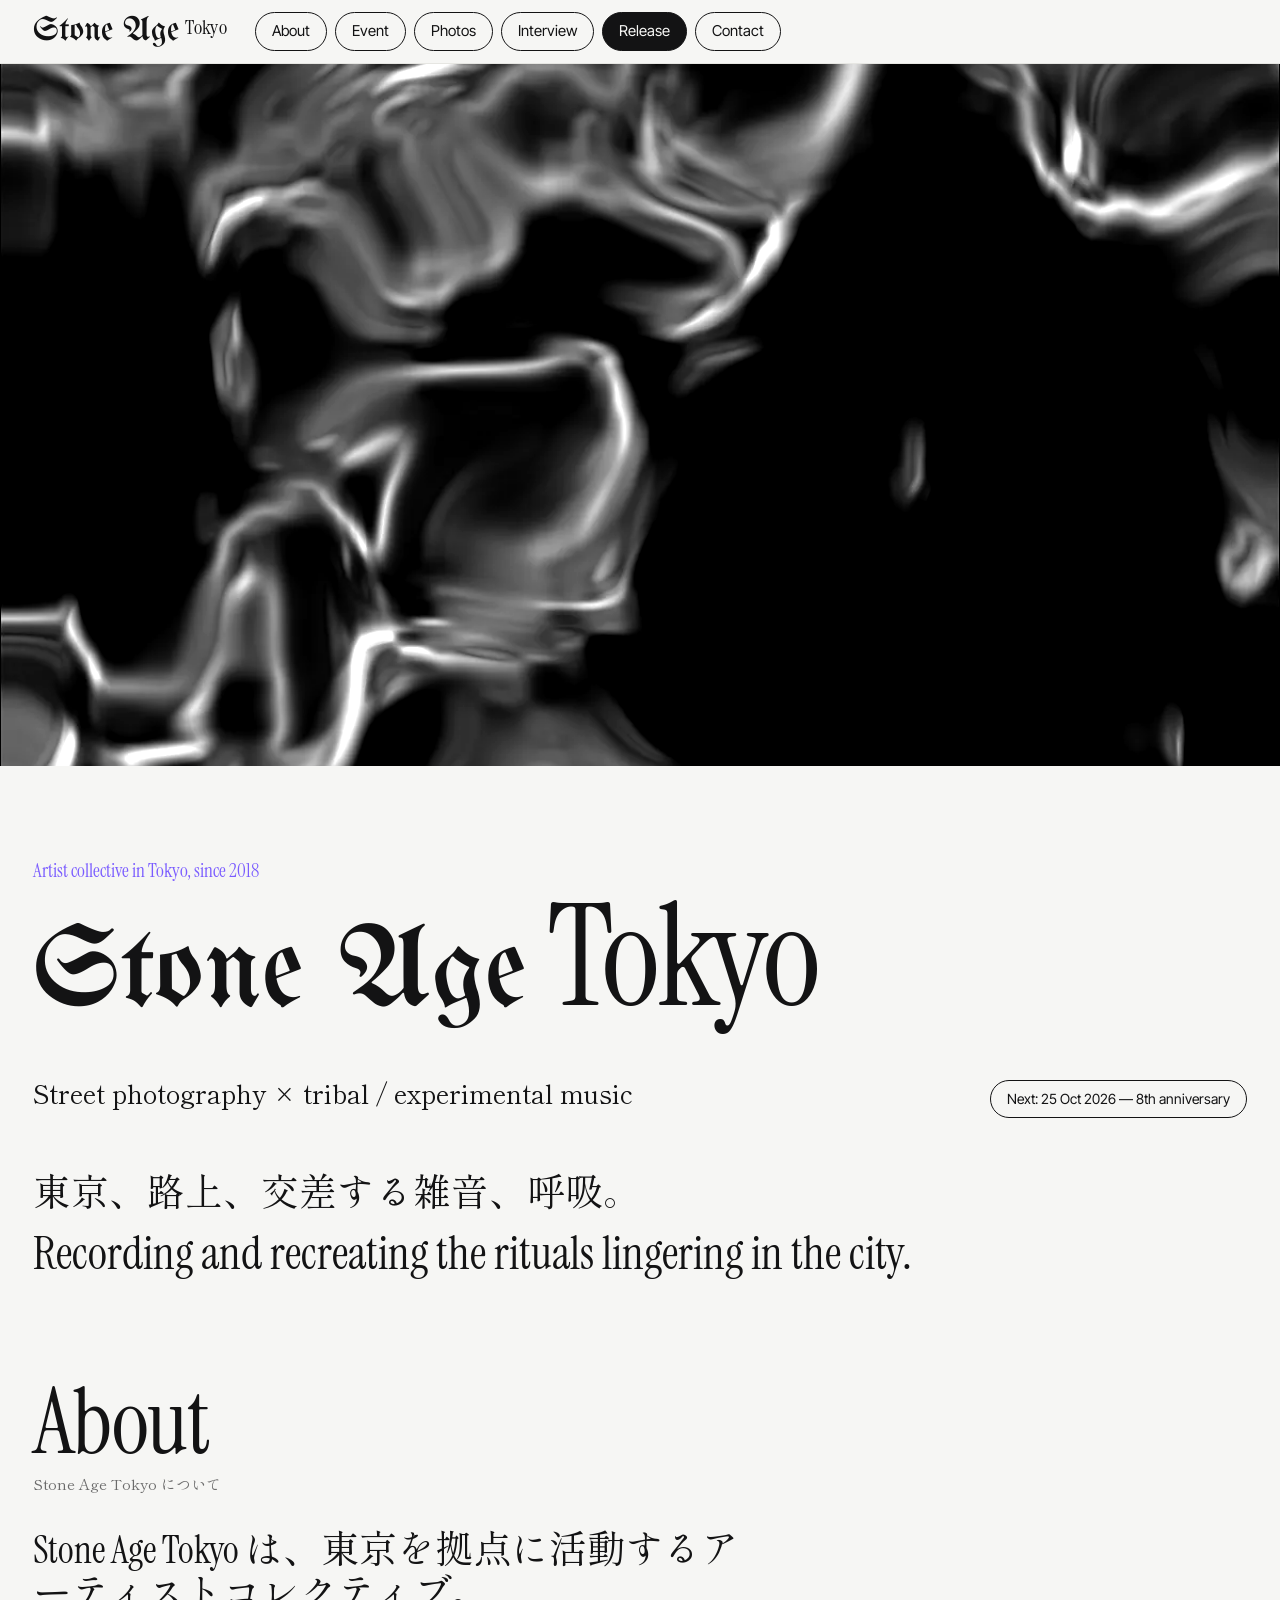
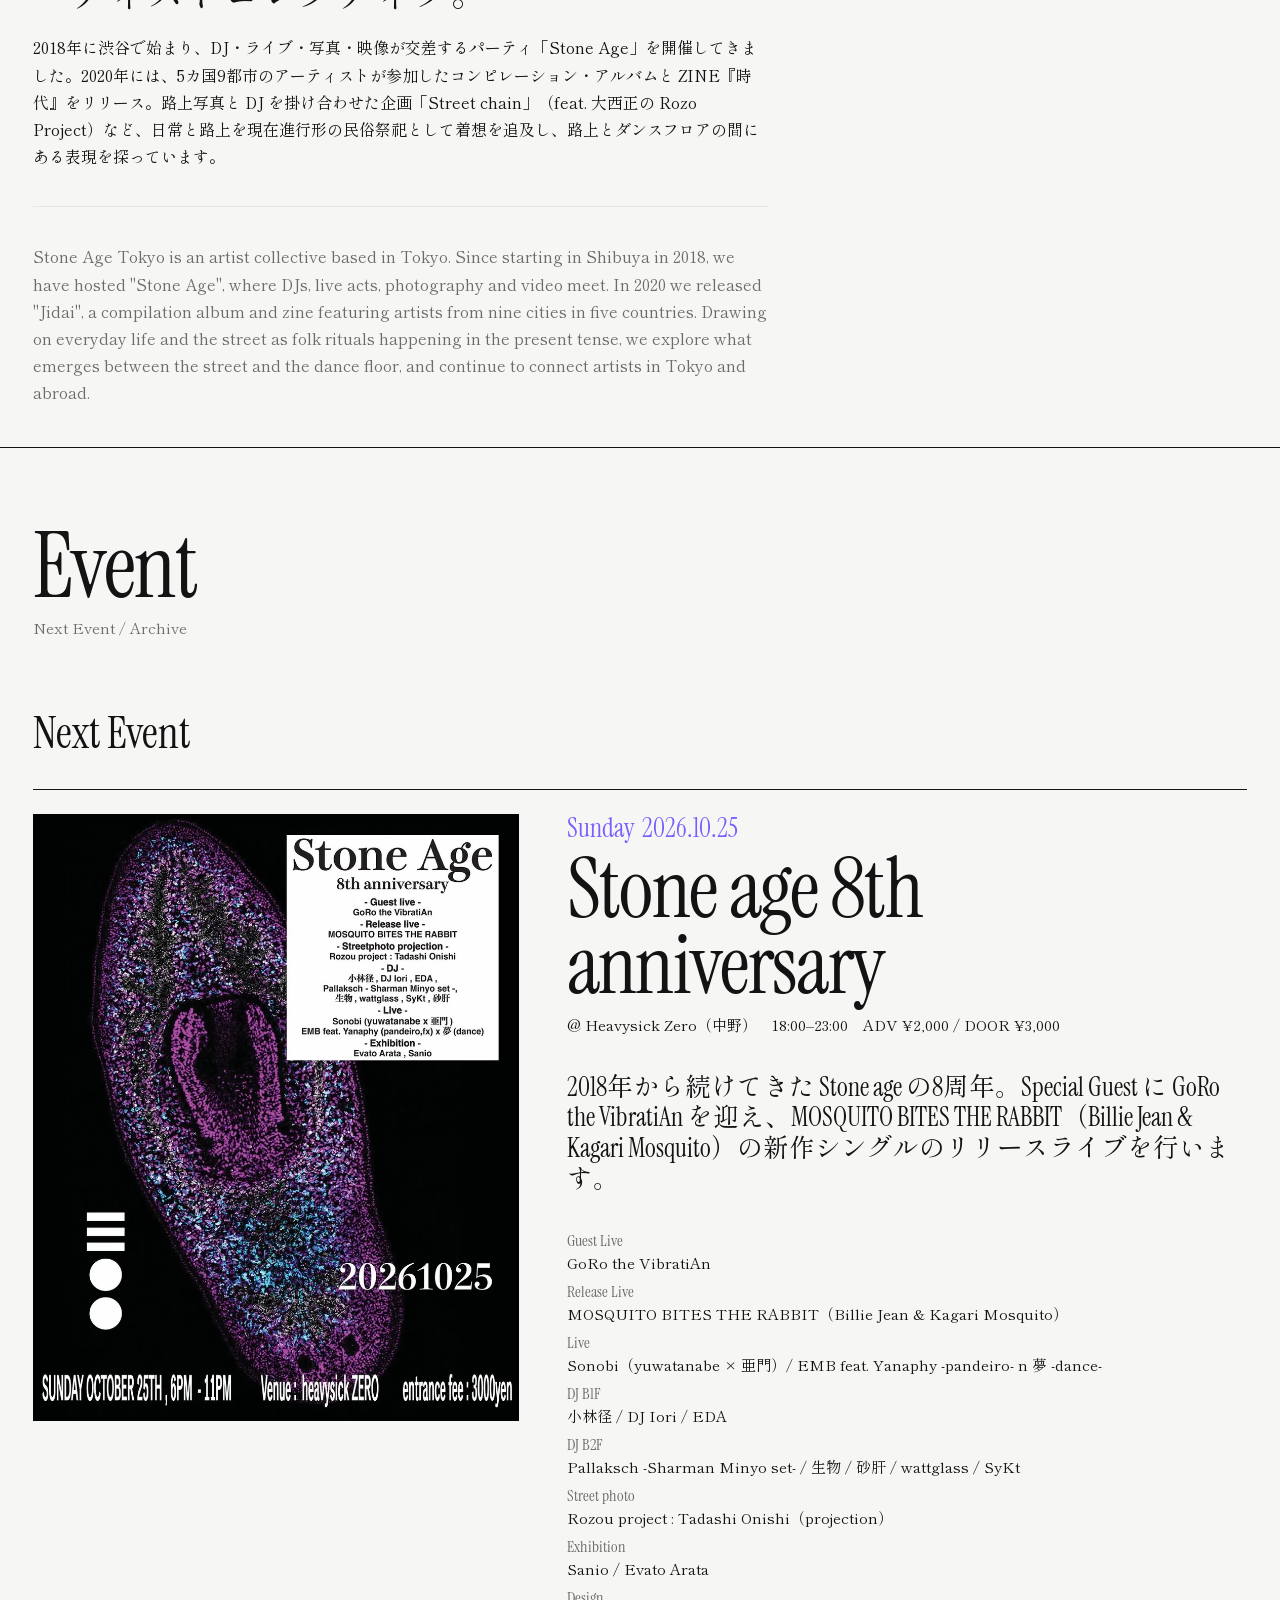
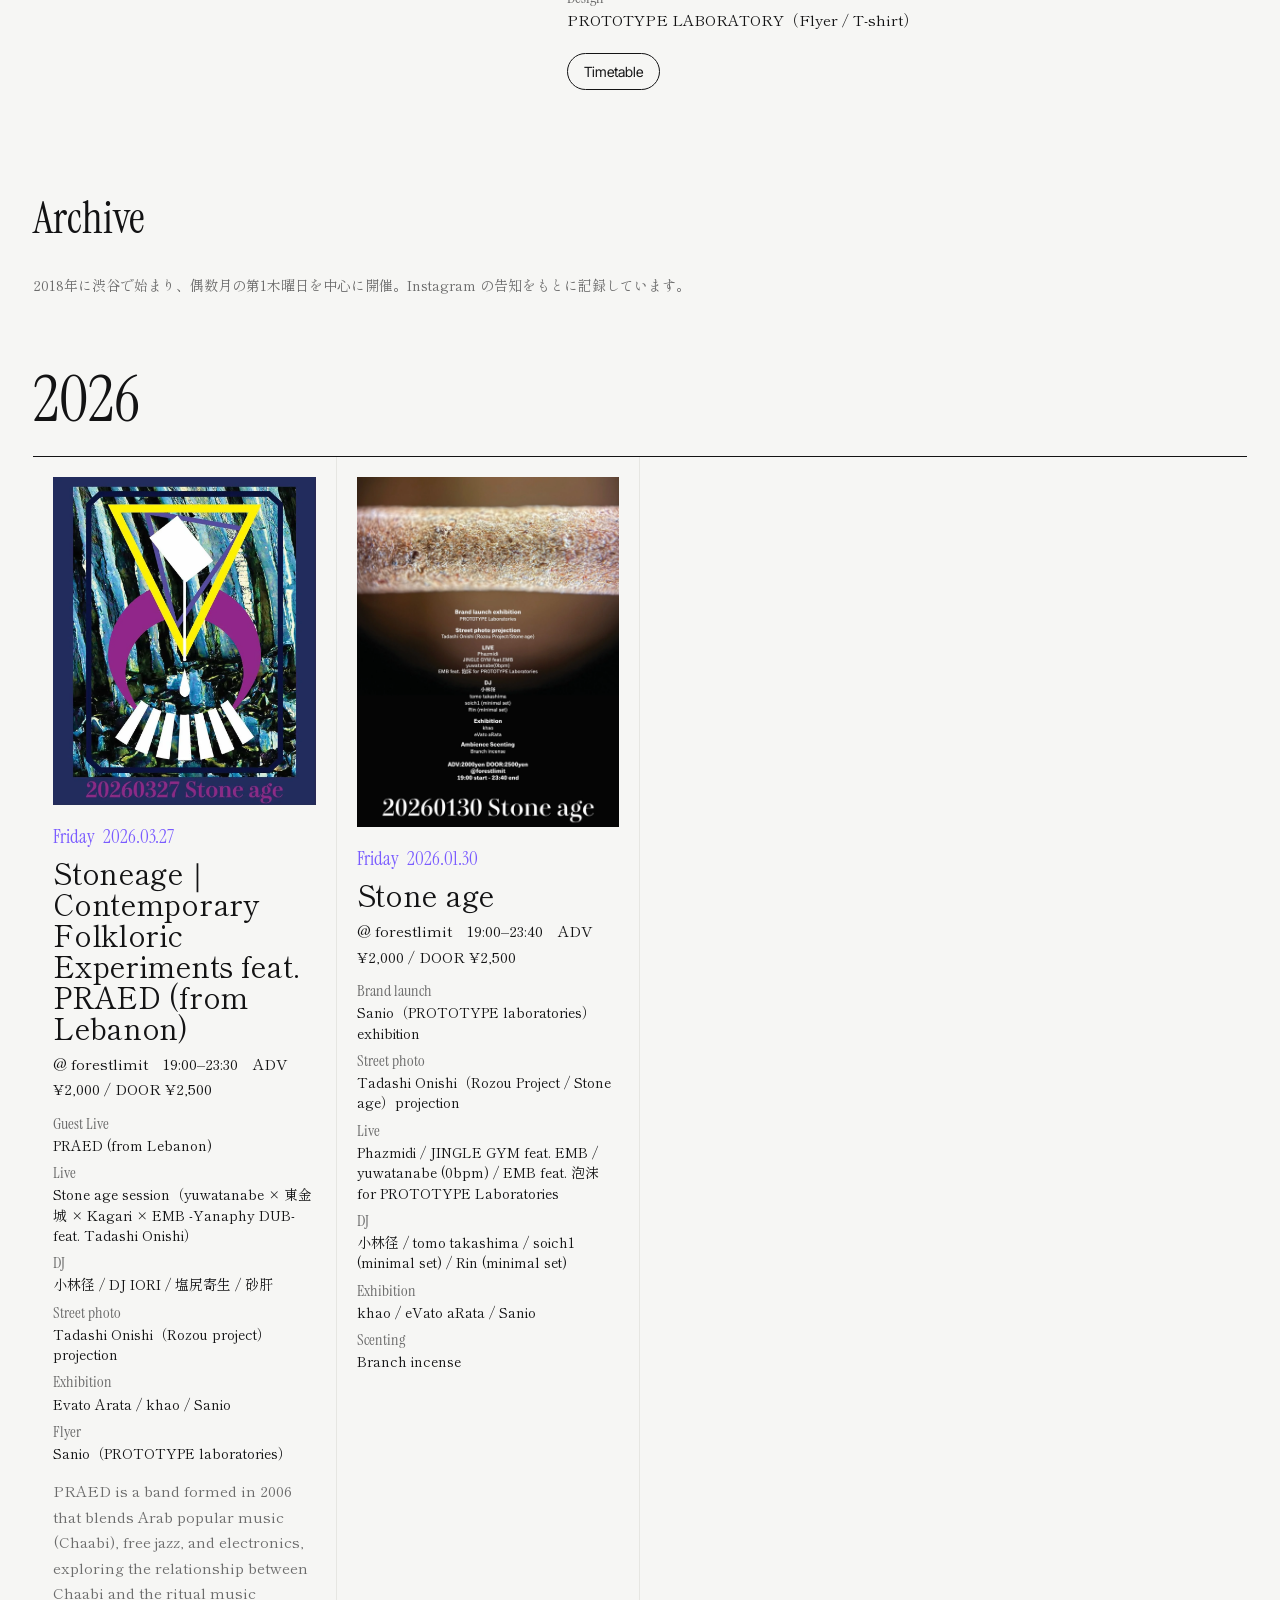
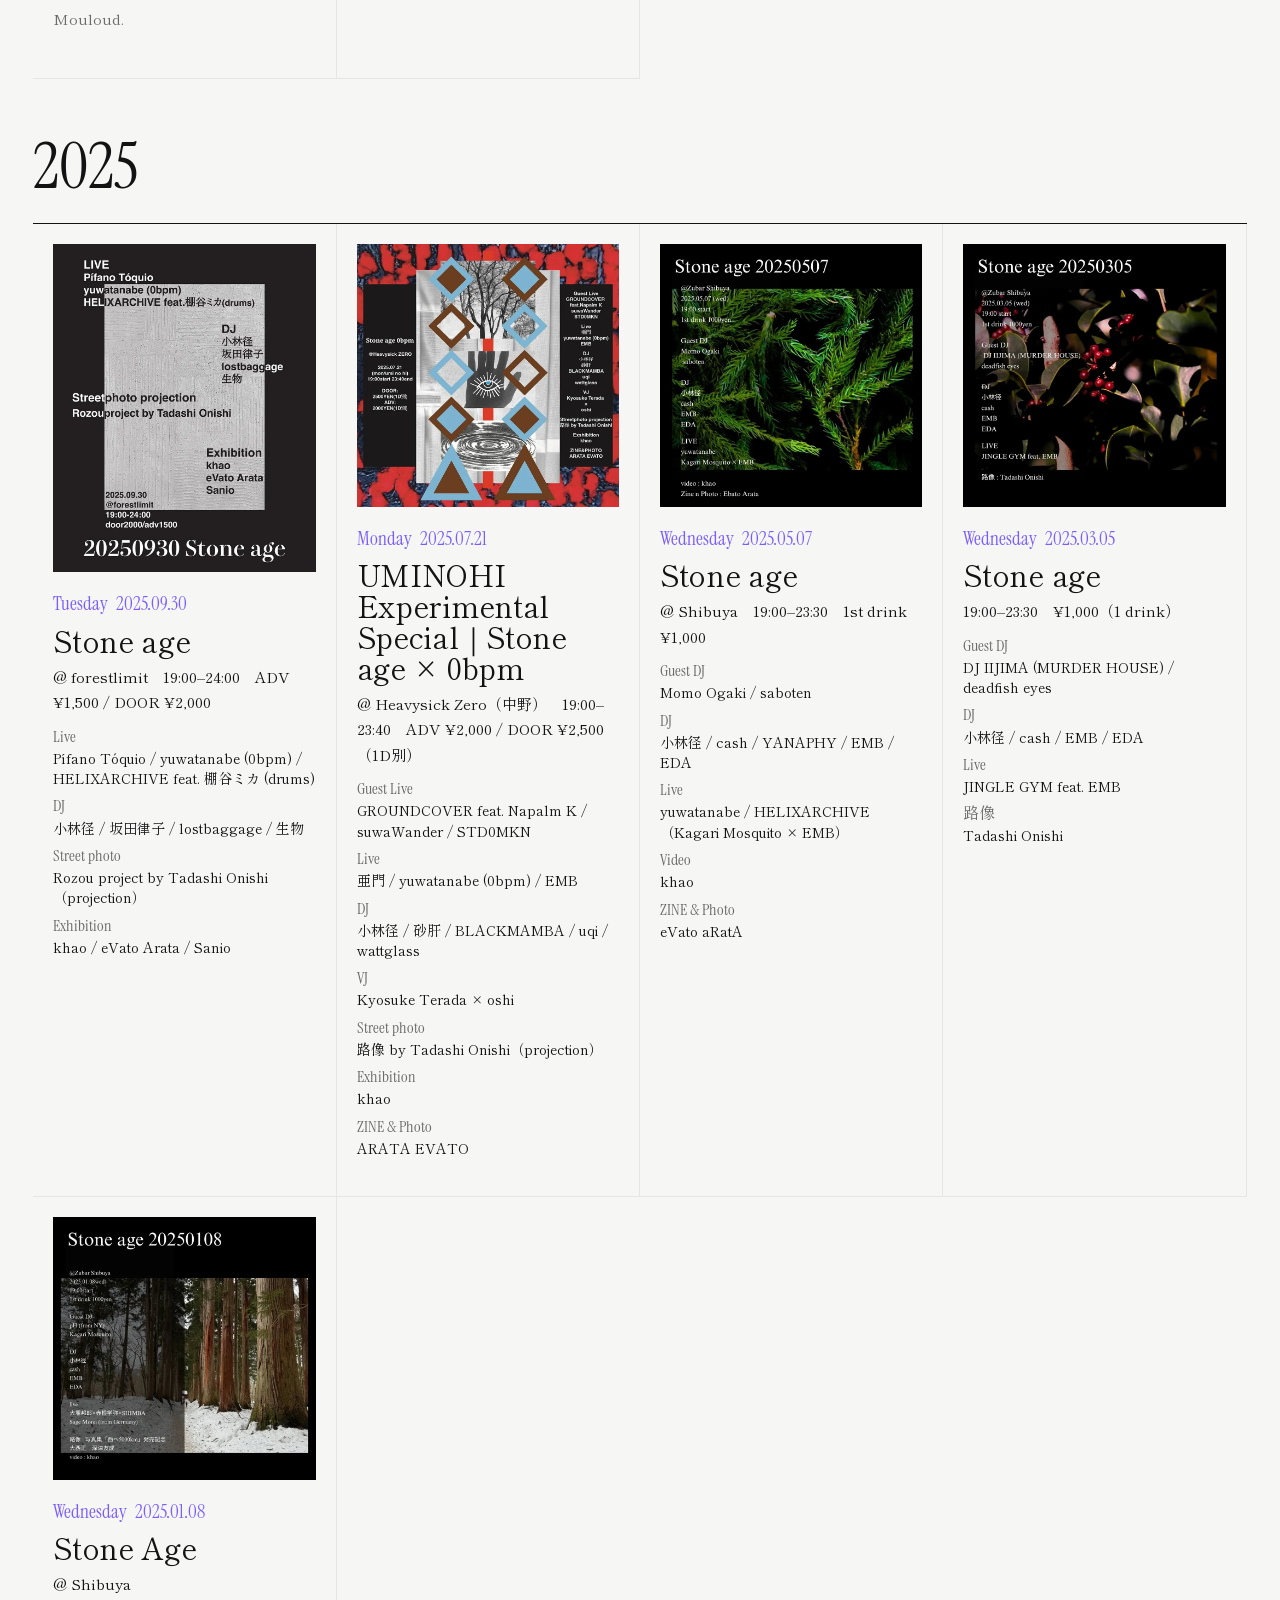
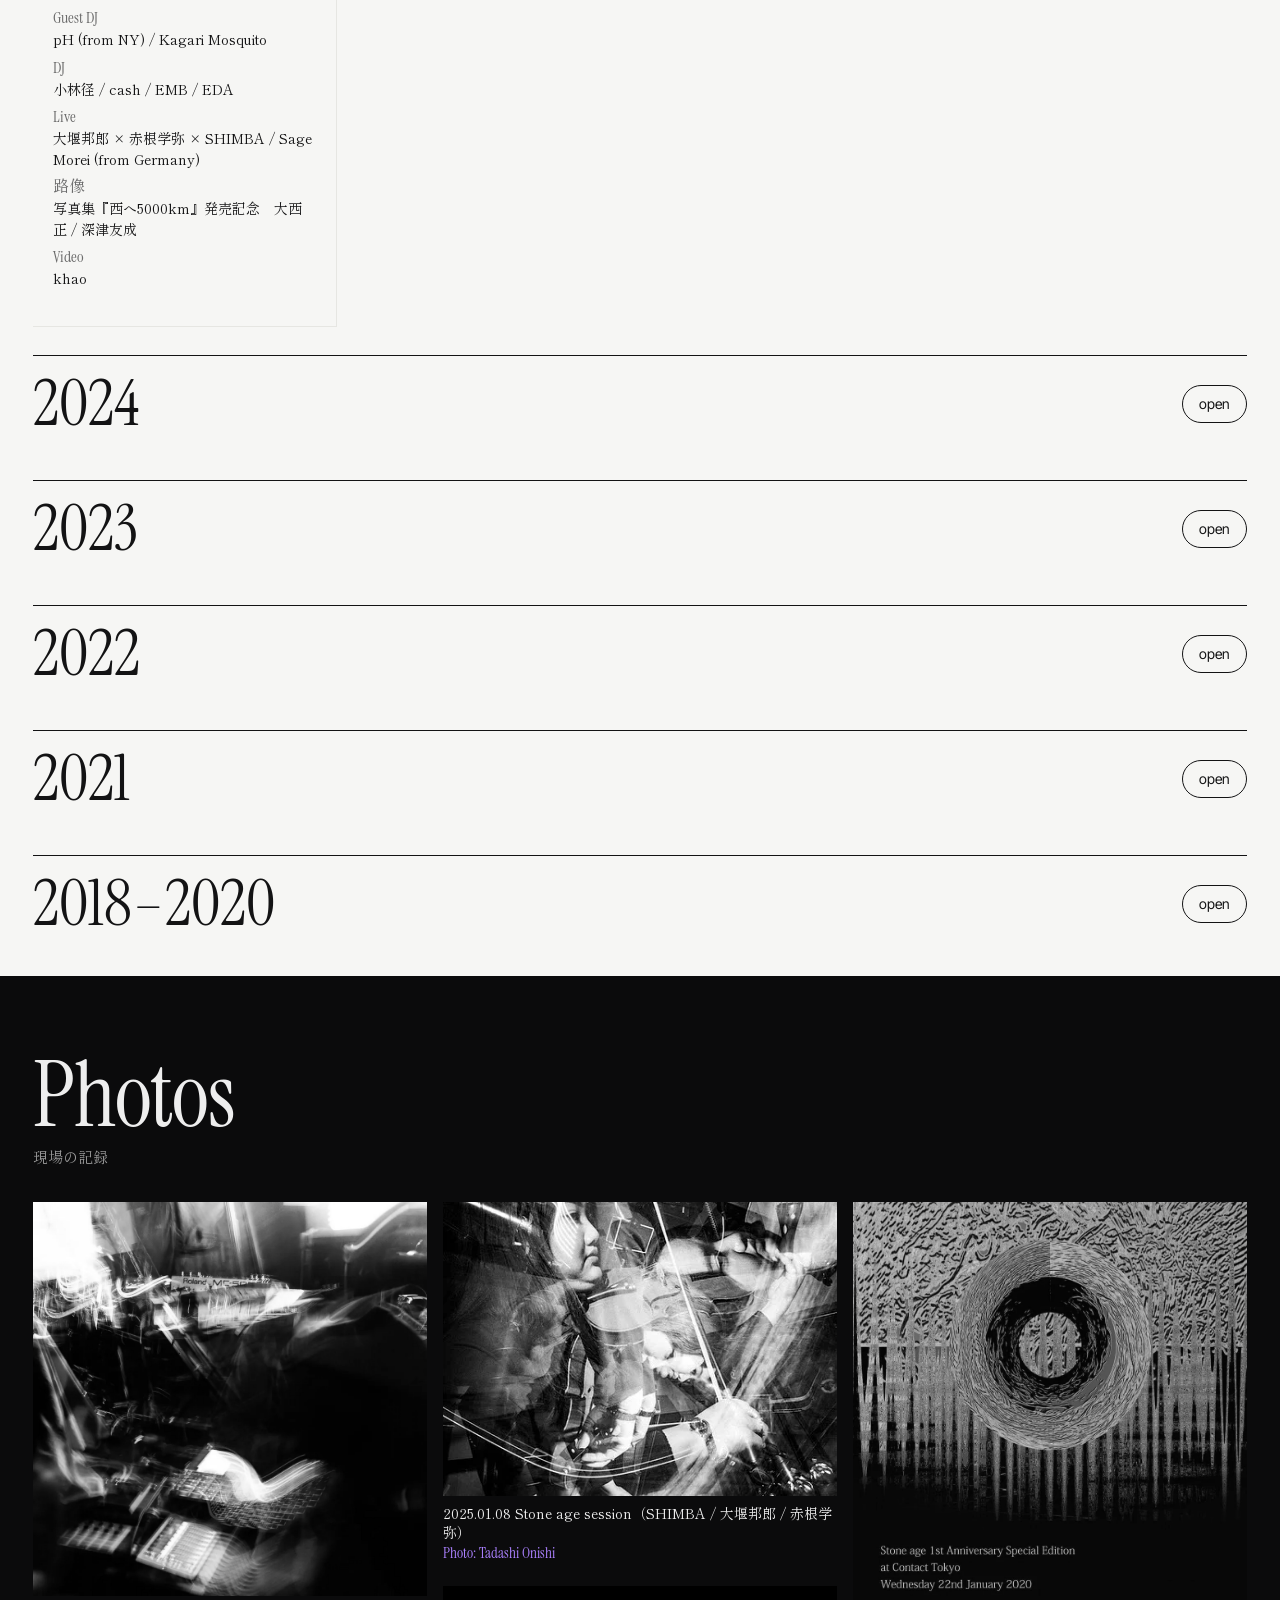
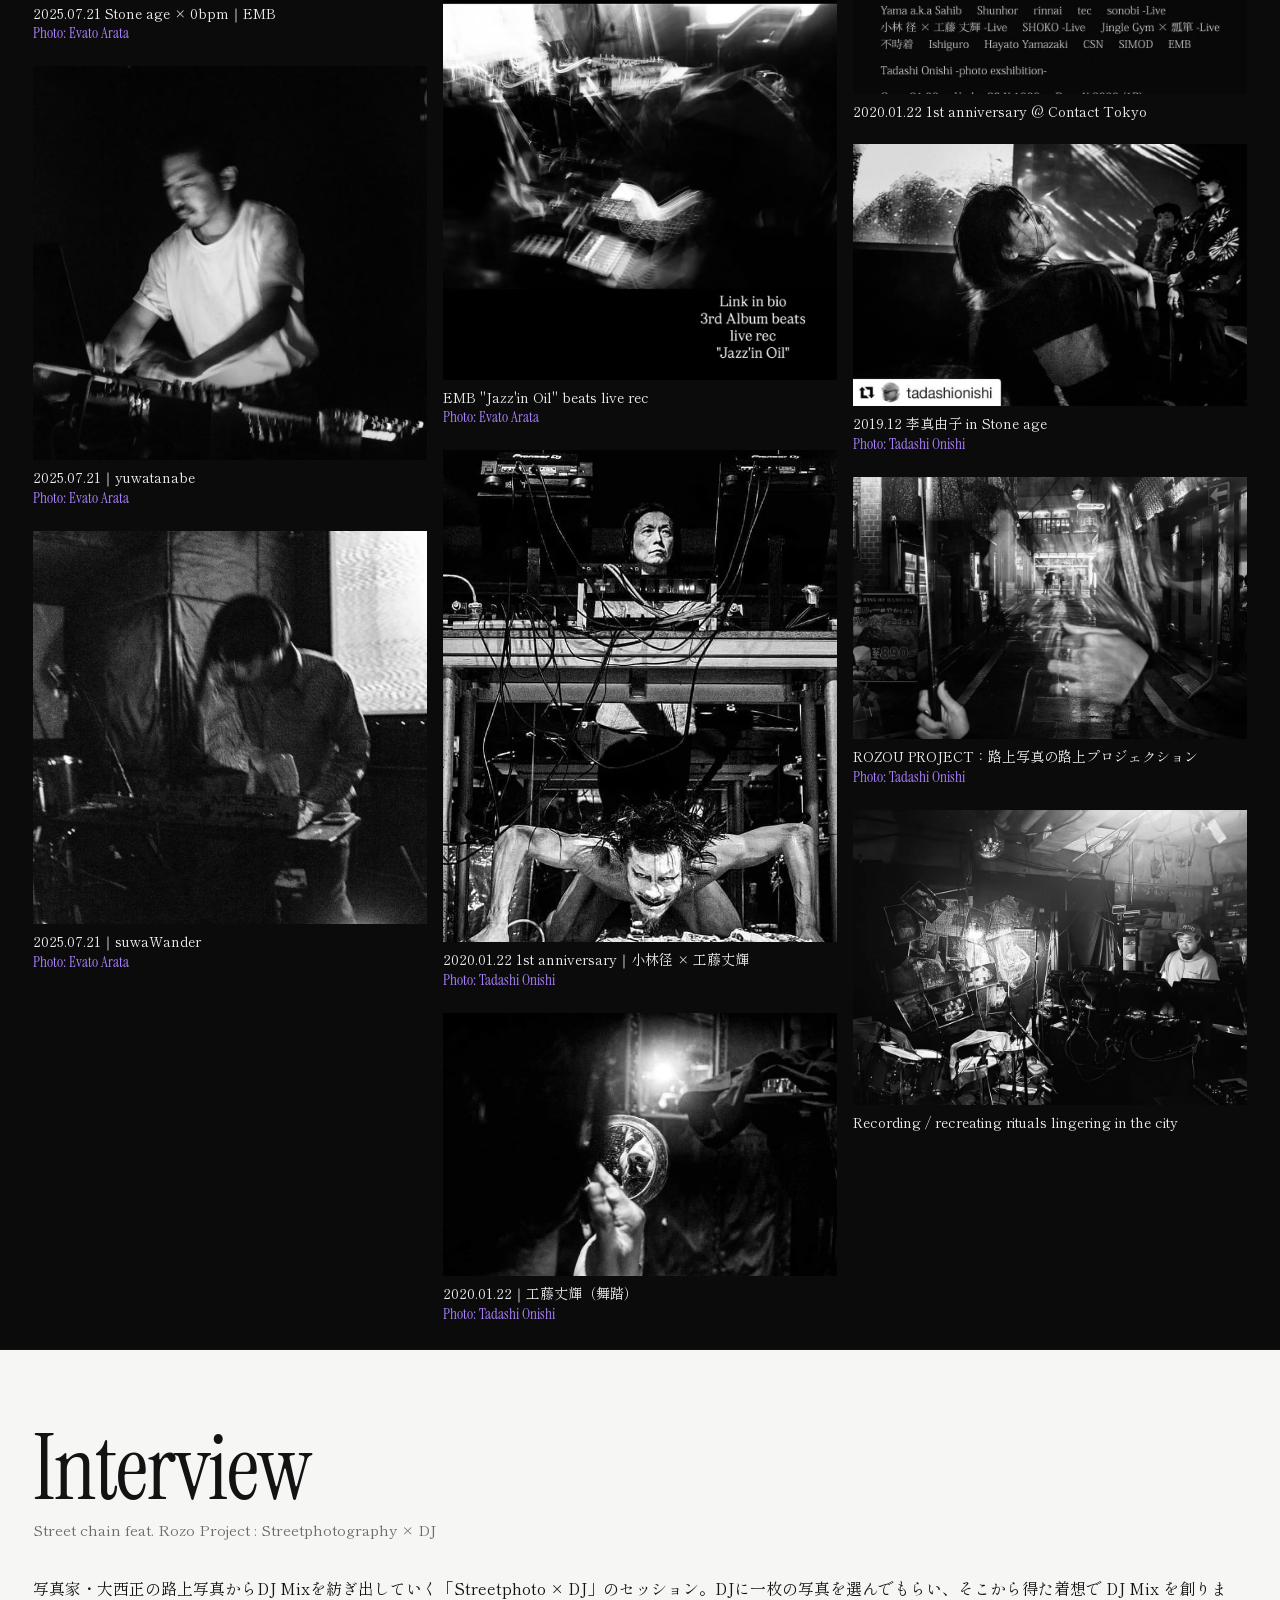
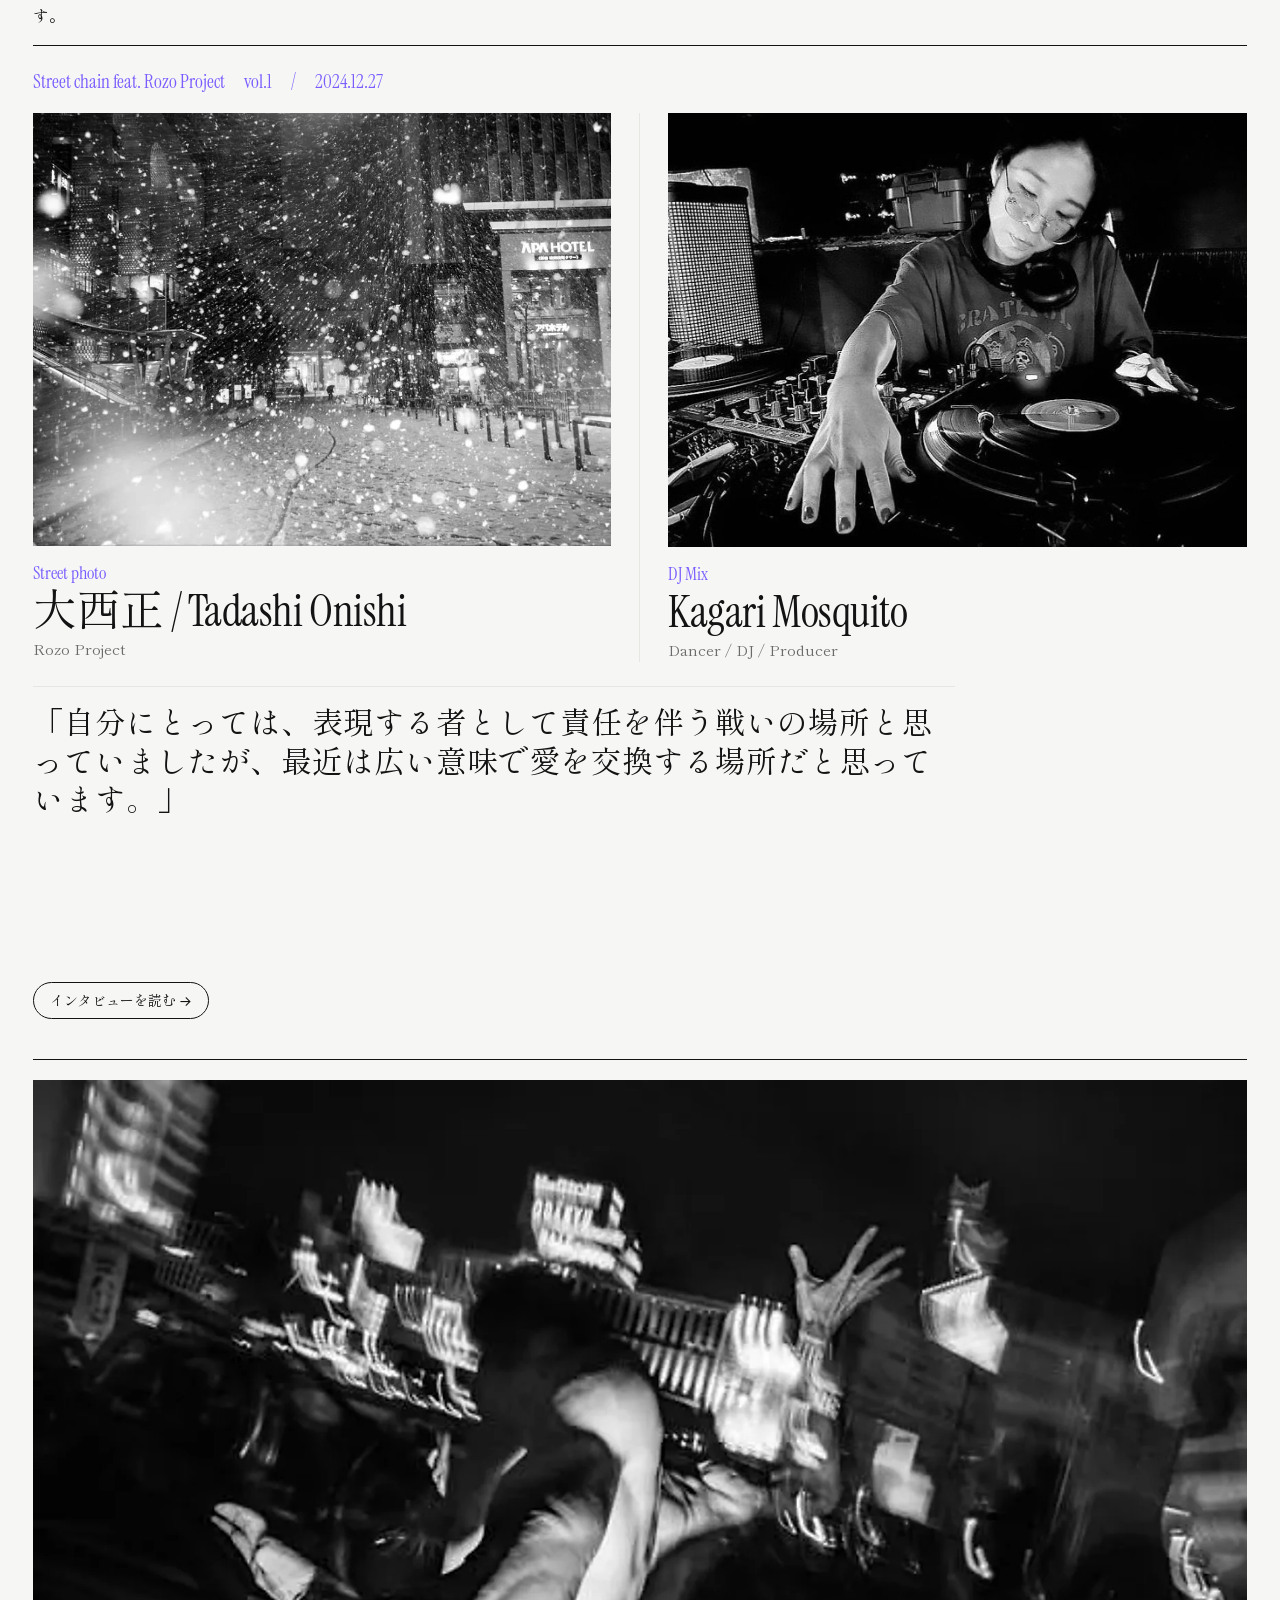
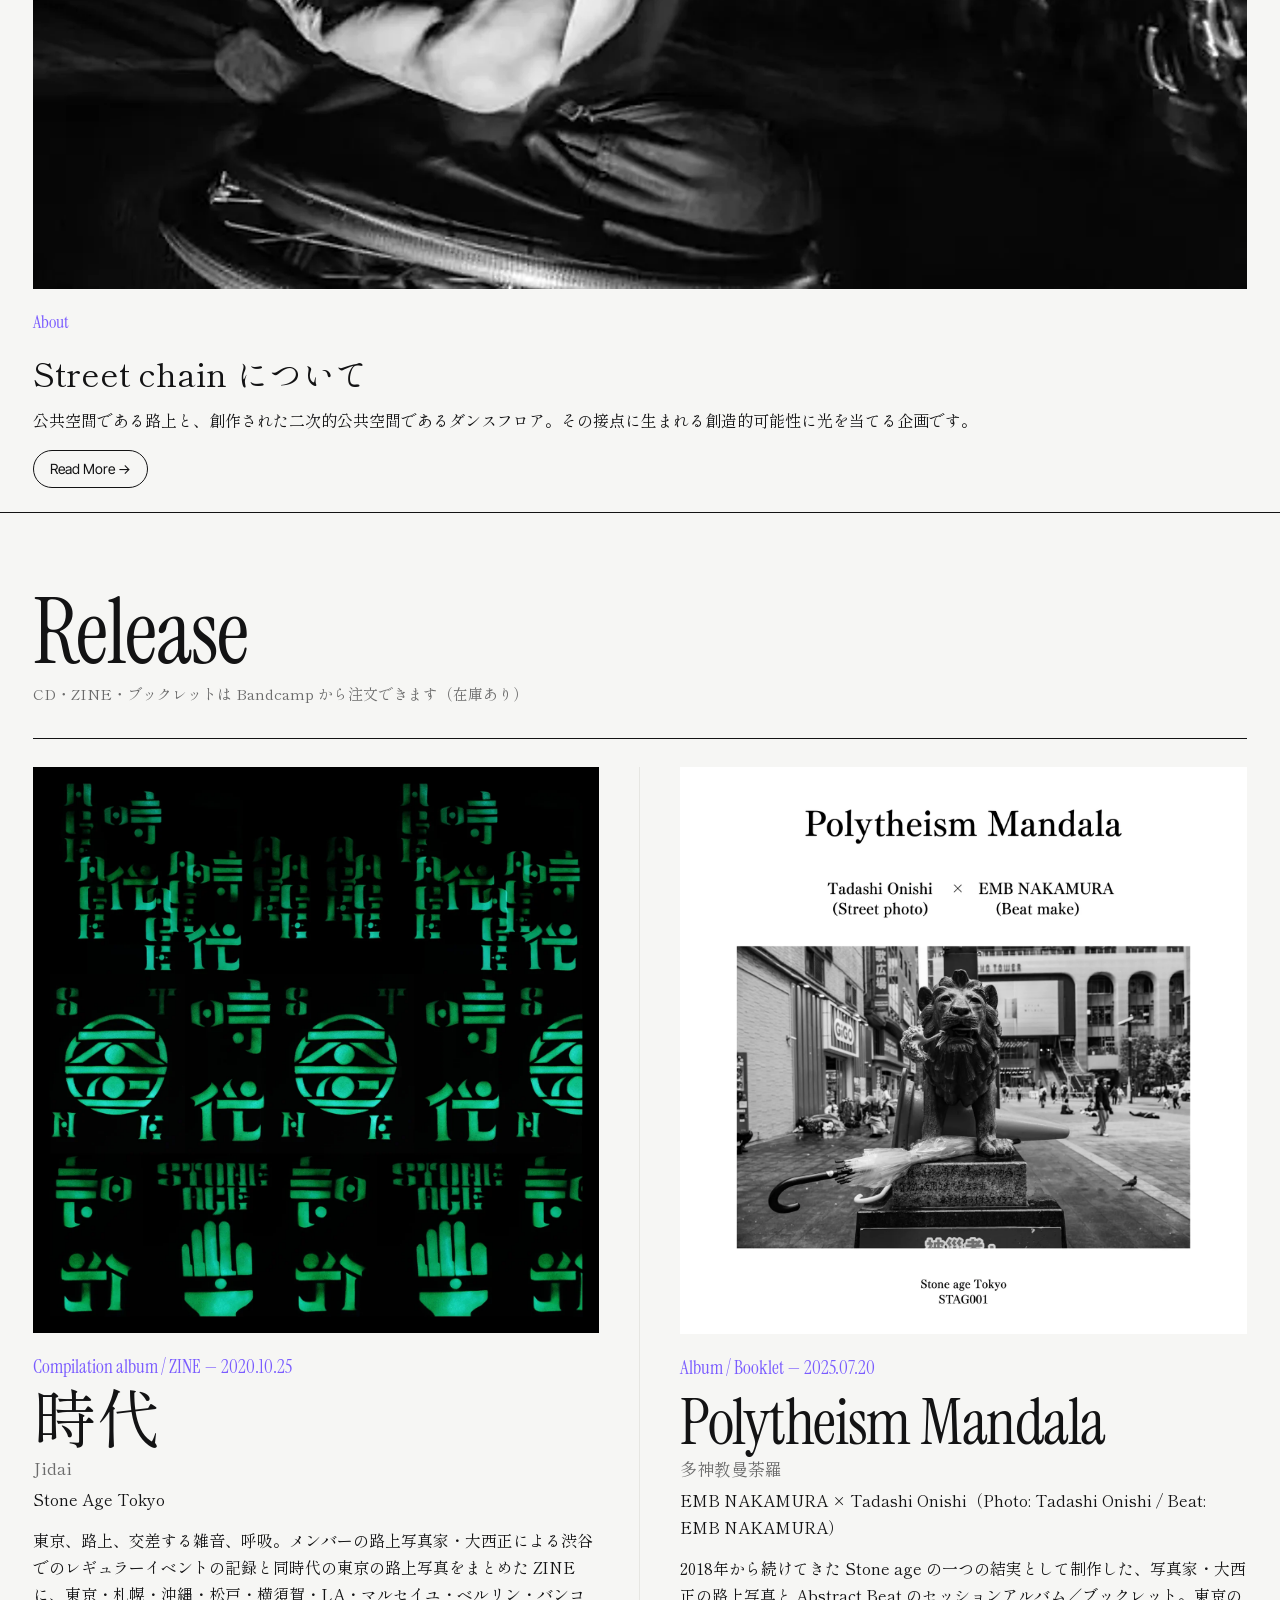
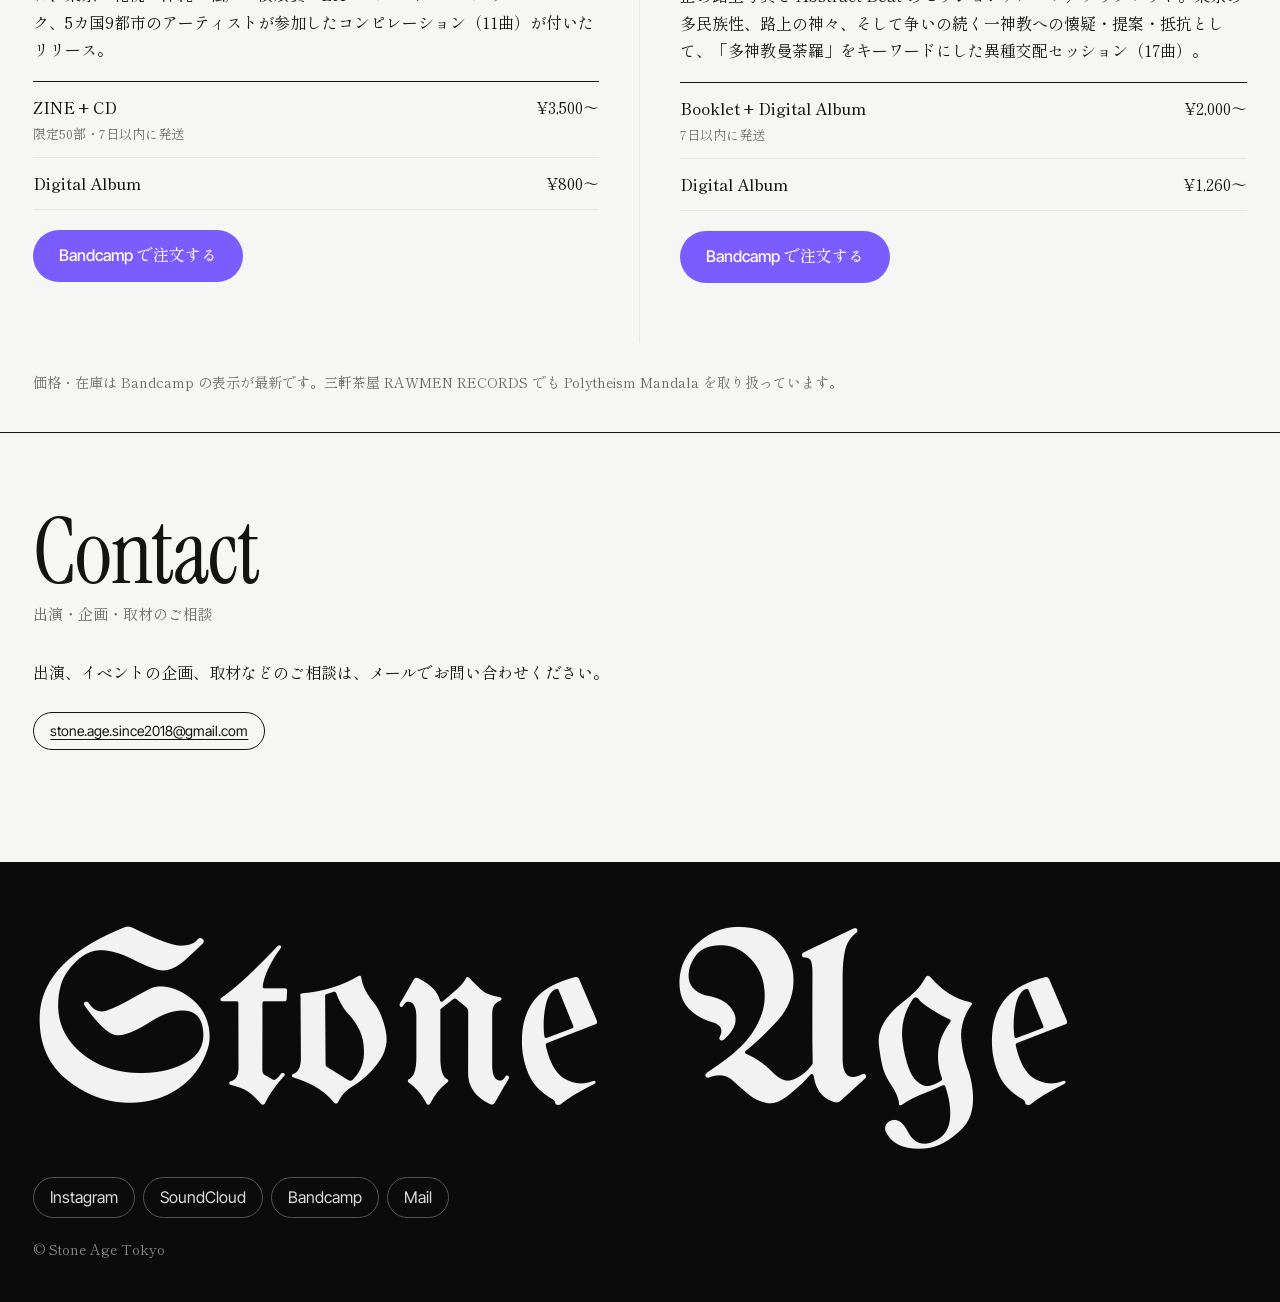
==== commit 2ad6a8f5: "About の文章を更新 Co-Authored-By: Claude Opus 5.5 <noreply@anthropic.com>" ====
--- a/index.html
+++ b/index.html
@@ -60,10 +60,10 @@
         <div class="grid-2">
           <div>
             <p class="lead">Stone Age Tokyo は、東京を拠点に活動するアーティストコレクティブ。</p>
-            <p>2018年に渋谷で始まり、DJ・ライブ・写真・映像が交差するパーティ「Stone Age」を開催してきました。2020年には、5カ国9都市のアーティストが参加したコンピレーション・アルバムと ZINE『時代』をリリース。路上写真と DJ を掛け合わせた企画「Street chain」（feat. 大西正の Rozo Project）など、現在進行形の民俗祭祀を求め都市の路上とダンスフロアのあいだにある表現を探っています。</p>
+            <p>2018年に渋谷で始まり、DJ・ライブ・写真・映像が交差するパーティ「Stone Age」を開催してきました。2020年には、5カ国9都市のアーティストが参加したコンピレーション・アルバムと ZINE『時代』をリリース。路上写真と DJ を掛け合わせた企画「Street chain」（feat. 大西正の Rozo Project）など、日常と路上を現在進行形の民俗祭祀として着想を追及し、路上とダンスフロアの間にある表現を探っています。</p>
           </div>
           <div>
-            <p class="en">Stone Age Tokyo is an artist collective based in Tokyo. Since starting in Shibuya in 2018, we have hosted "Stone Age", where DJs, live acts, photography and video meet. In 2020 we released "Jidai", a compilation album and zine featuring artists from nine cities in five countries. In search of folk rituals that are still alive today, we explore what emerges between the city street and the dance floor, and continue to connect artists in Tokyo and abroad.</p>
+            <p class="en">Stone Age Tokyo is an artist collective based in Tokyo. Since starting in Shibuya in 2018, we have hosted "Stone Age", where DJs, live acts, photography and video meet. In 2020 we released "Jidai", a compilation album and zine featuring artists from nine cities in five countries. Drawing on everyday life and the street as folk rituals happening in the present tense, we explore what emerges between the street and the dance floor, and continue to connect artists in Tokyo and abroad.</p>
           </div>
         </div>
       </div>
@@ -618,16 +618,6 @@
               <p class="venue">@ BUSHBASH YouTube Channel</p>
               <ul class="lineup">
                 <li><b>Live</b>Stone Age / △△△ (GROUNDCOVER.) / UTOPIA EXPERIMENT / extremeOBSN × STD0MKN</li>
-              </ul>
-            </div>
-          </article>
-
-          <article class="event">
-            <div>
-              <p class="date">2020.05–08</p><h3>Mixradio from Street Chain vol.1–5</h3>
-              <p>1枚の路上写真（大西正）から1本の DJ Mix をつくるセッション企画。現在の「Street chain」の原点。</p>
-              <ul class="lineup">
-                <li><b>DJ</b>vol.1 DJ Oshi / vol.2 DJ Ishiguro / vol.3 Hayato Yamazaki (COWPER) / vol.4 HAN / vol.5 MITSUCO DELIGHT</li>
               </ul>
             </div>
           </article>
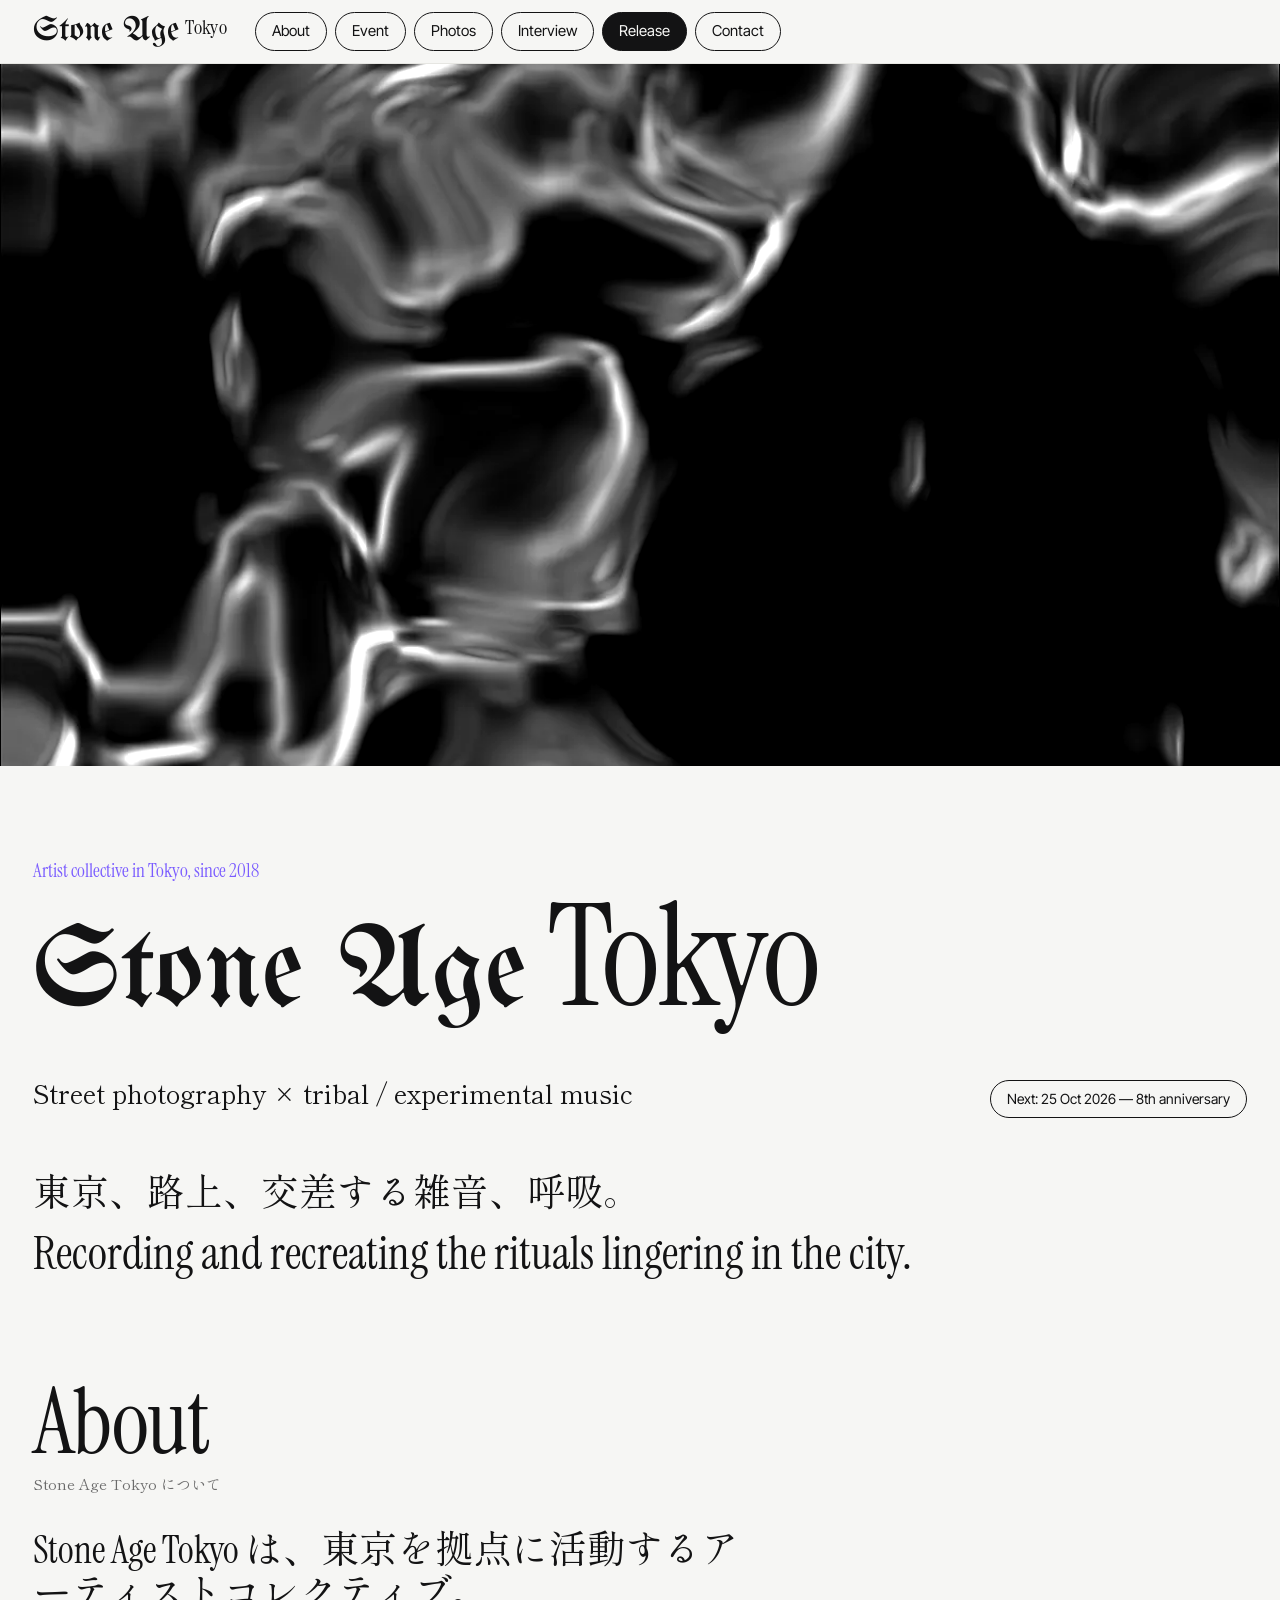
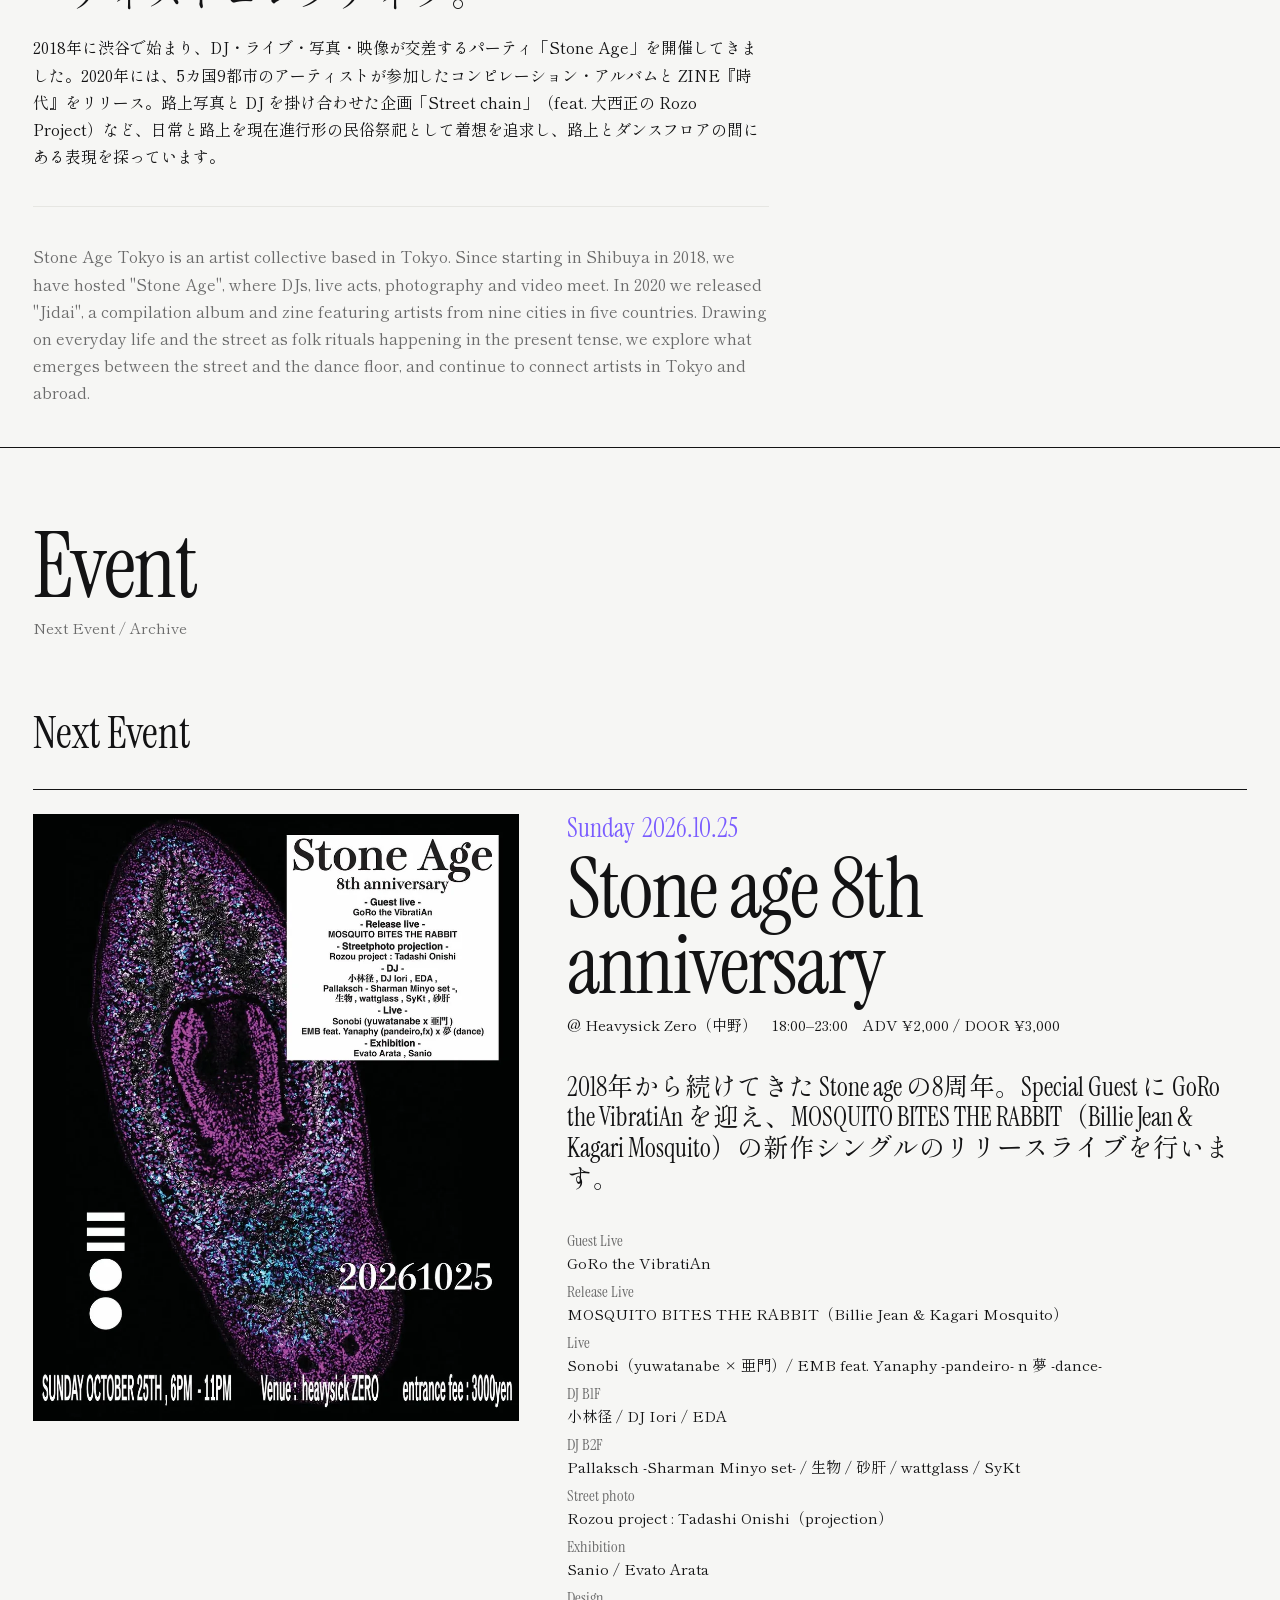
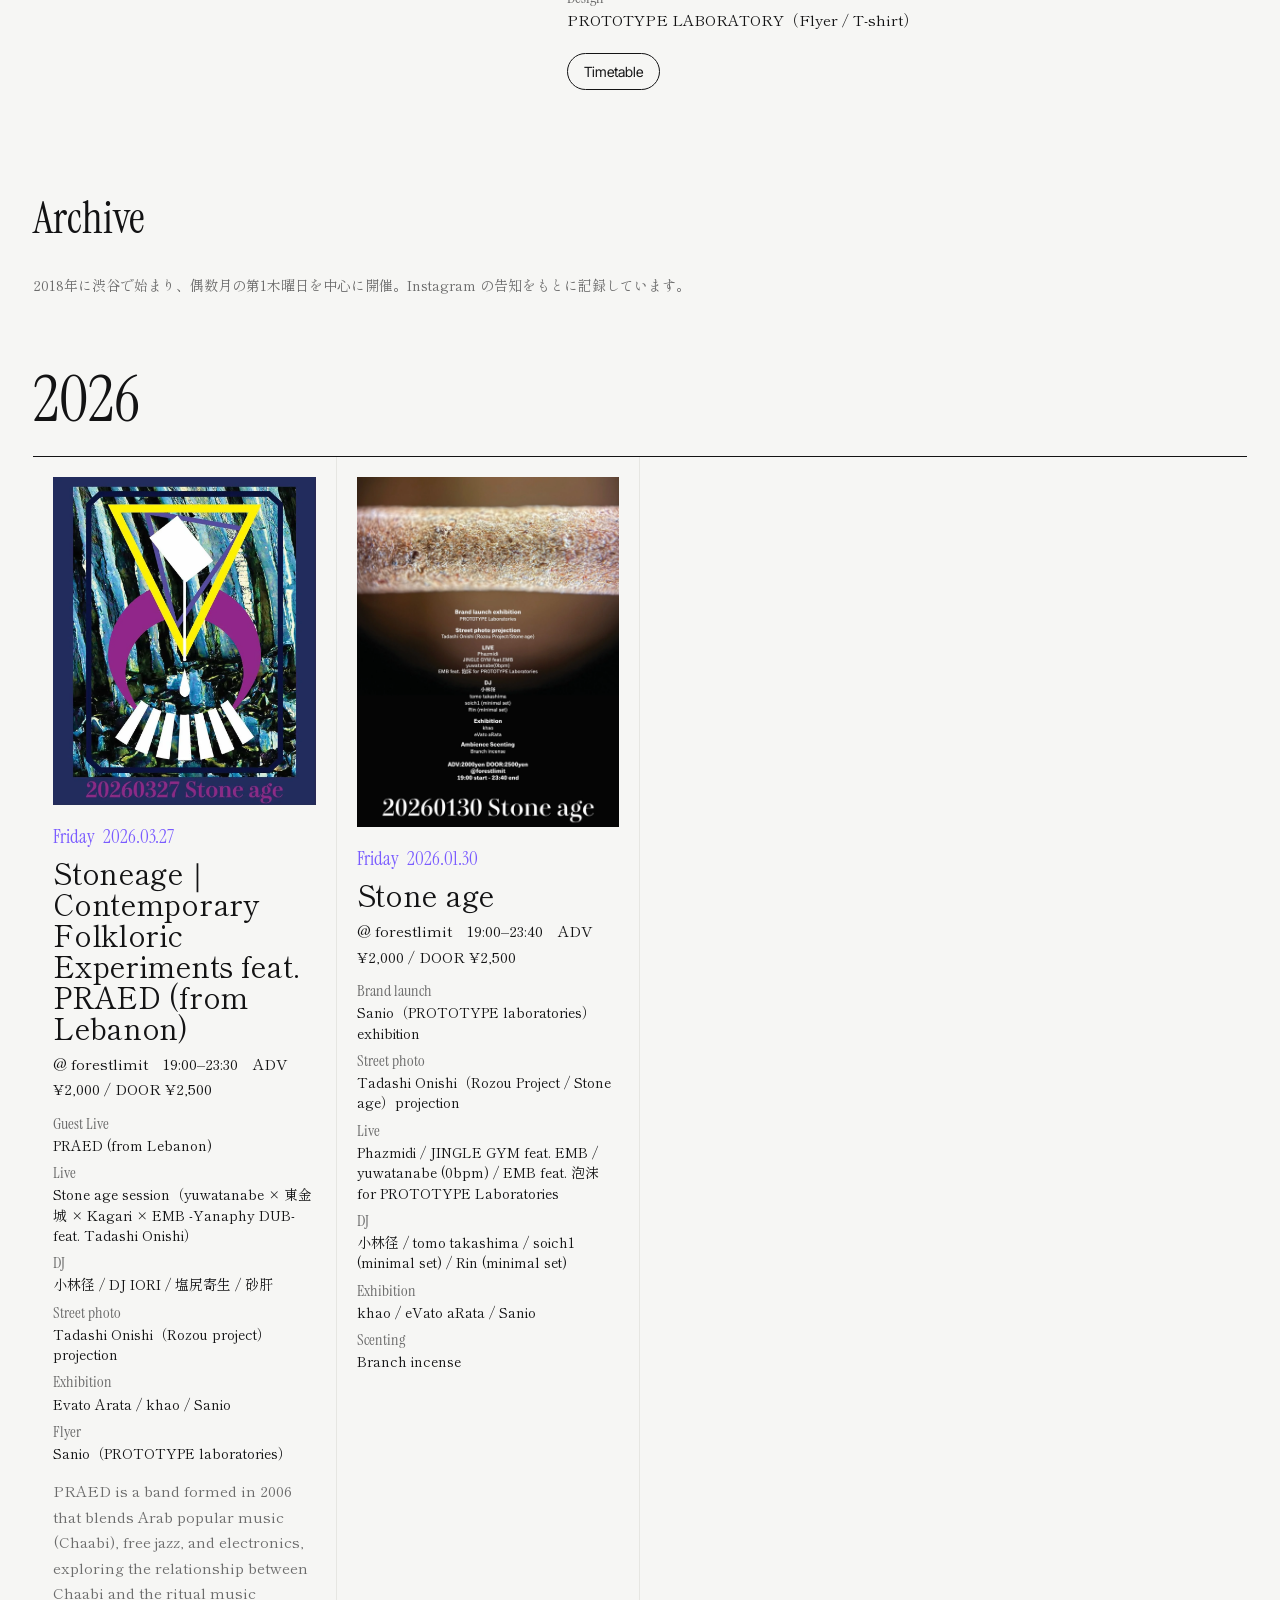
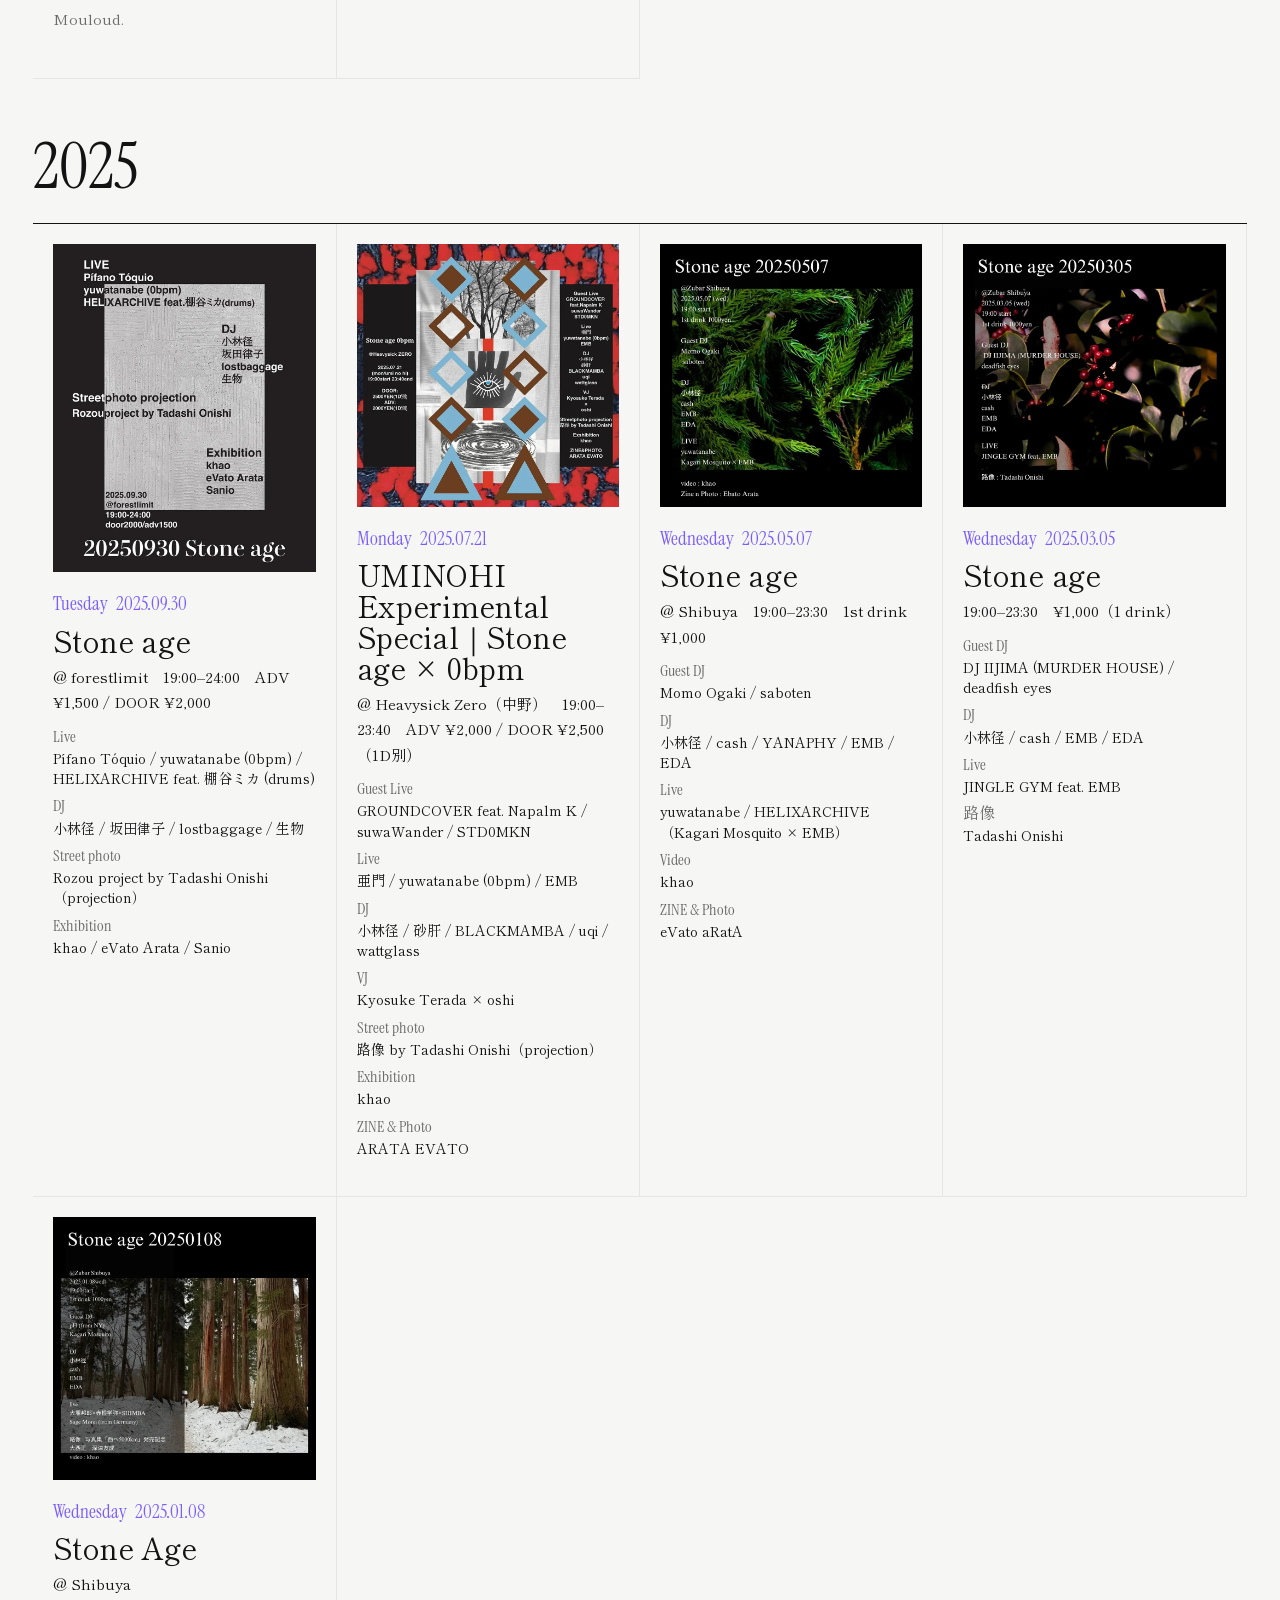
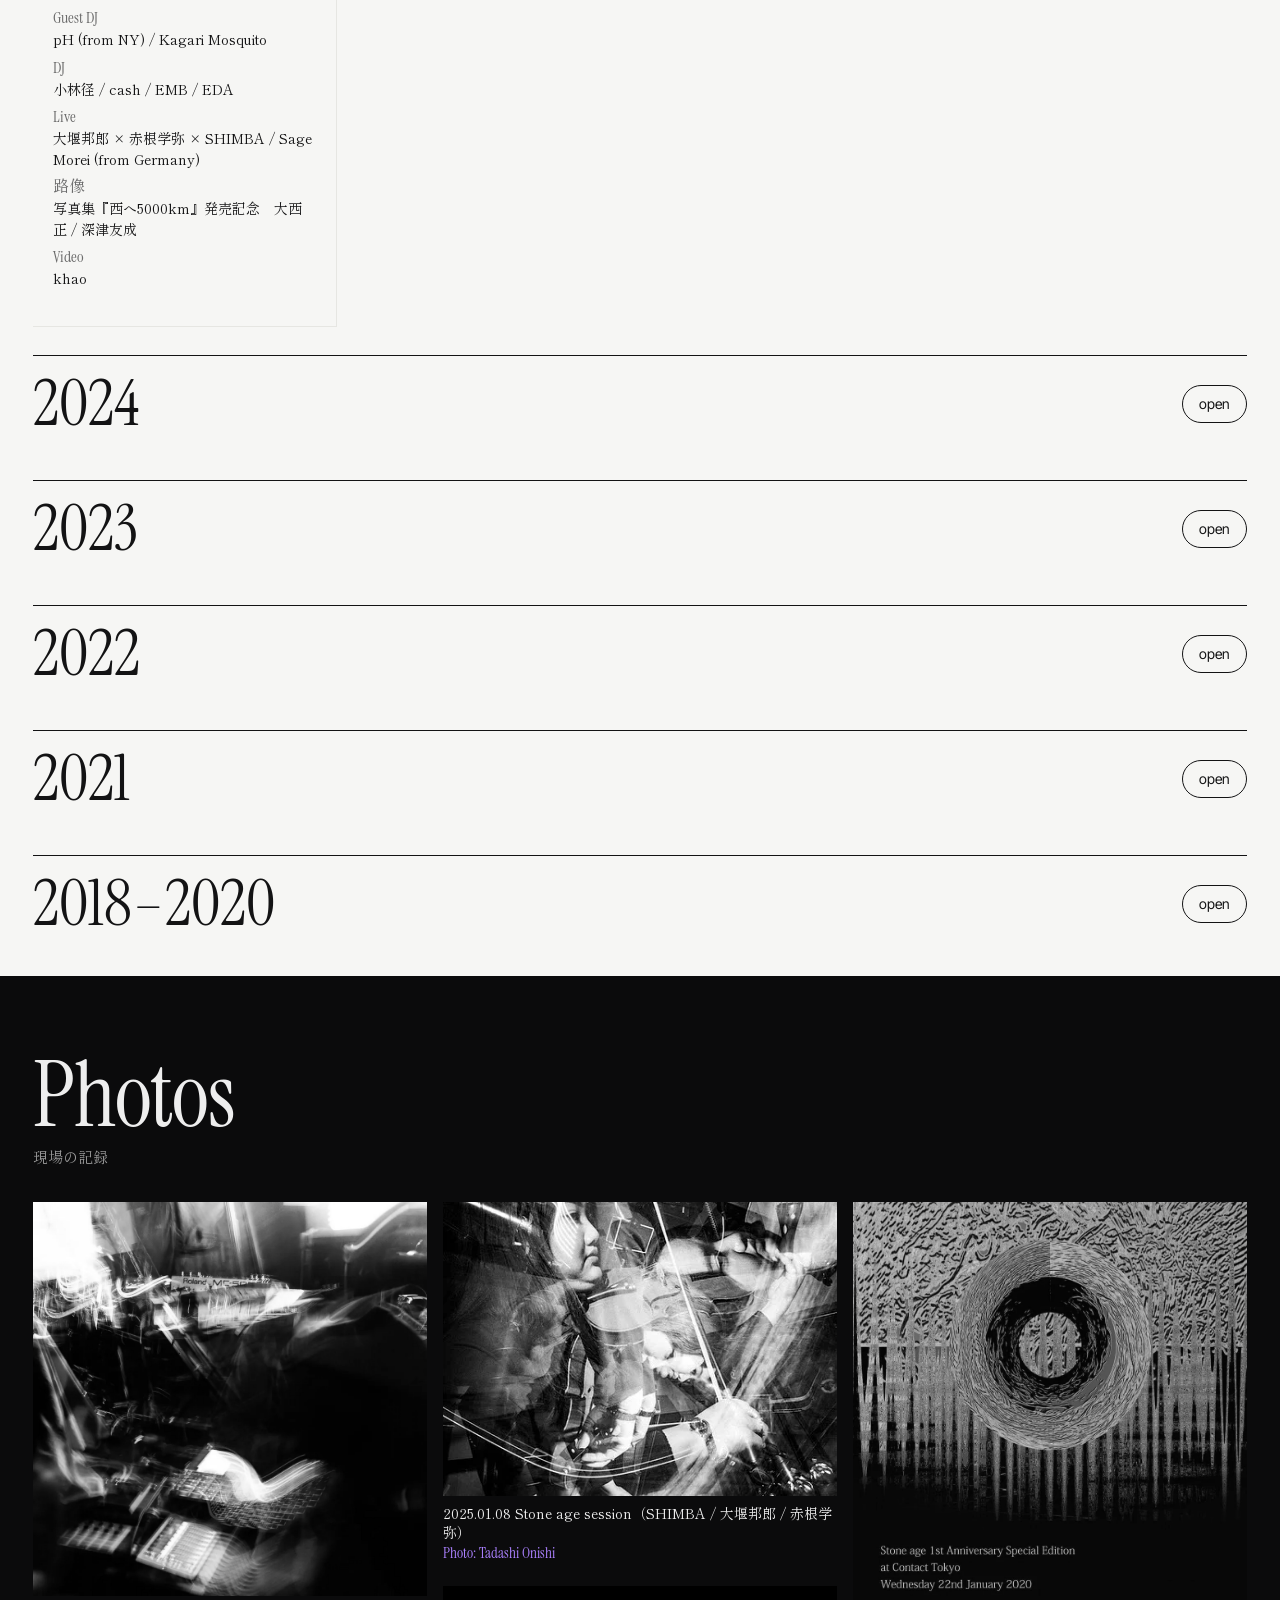
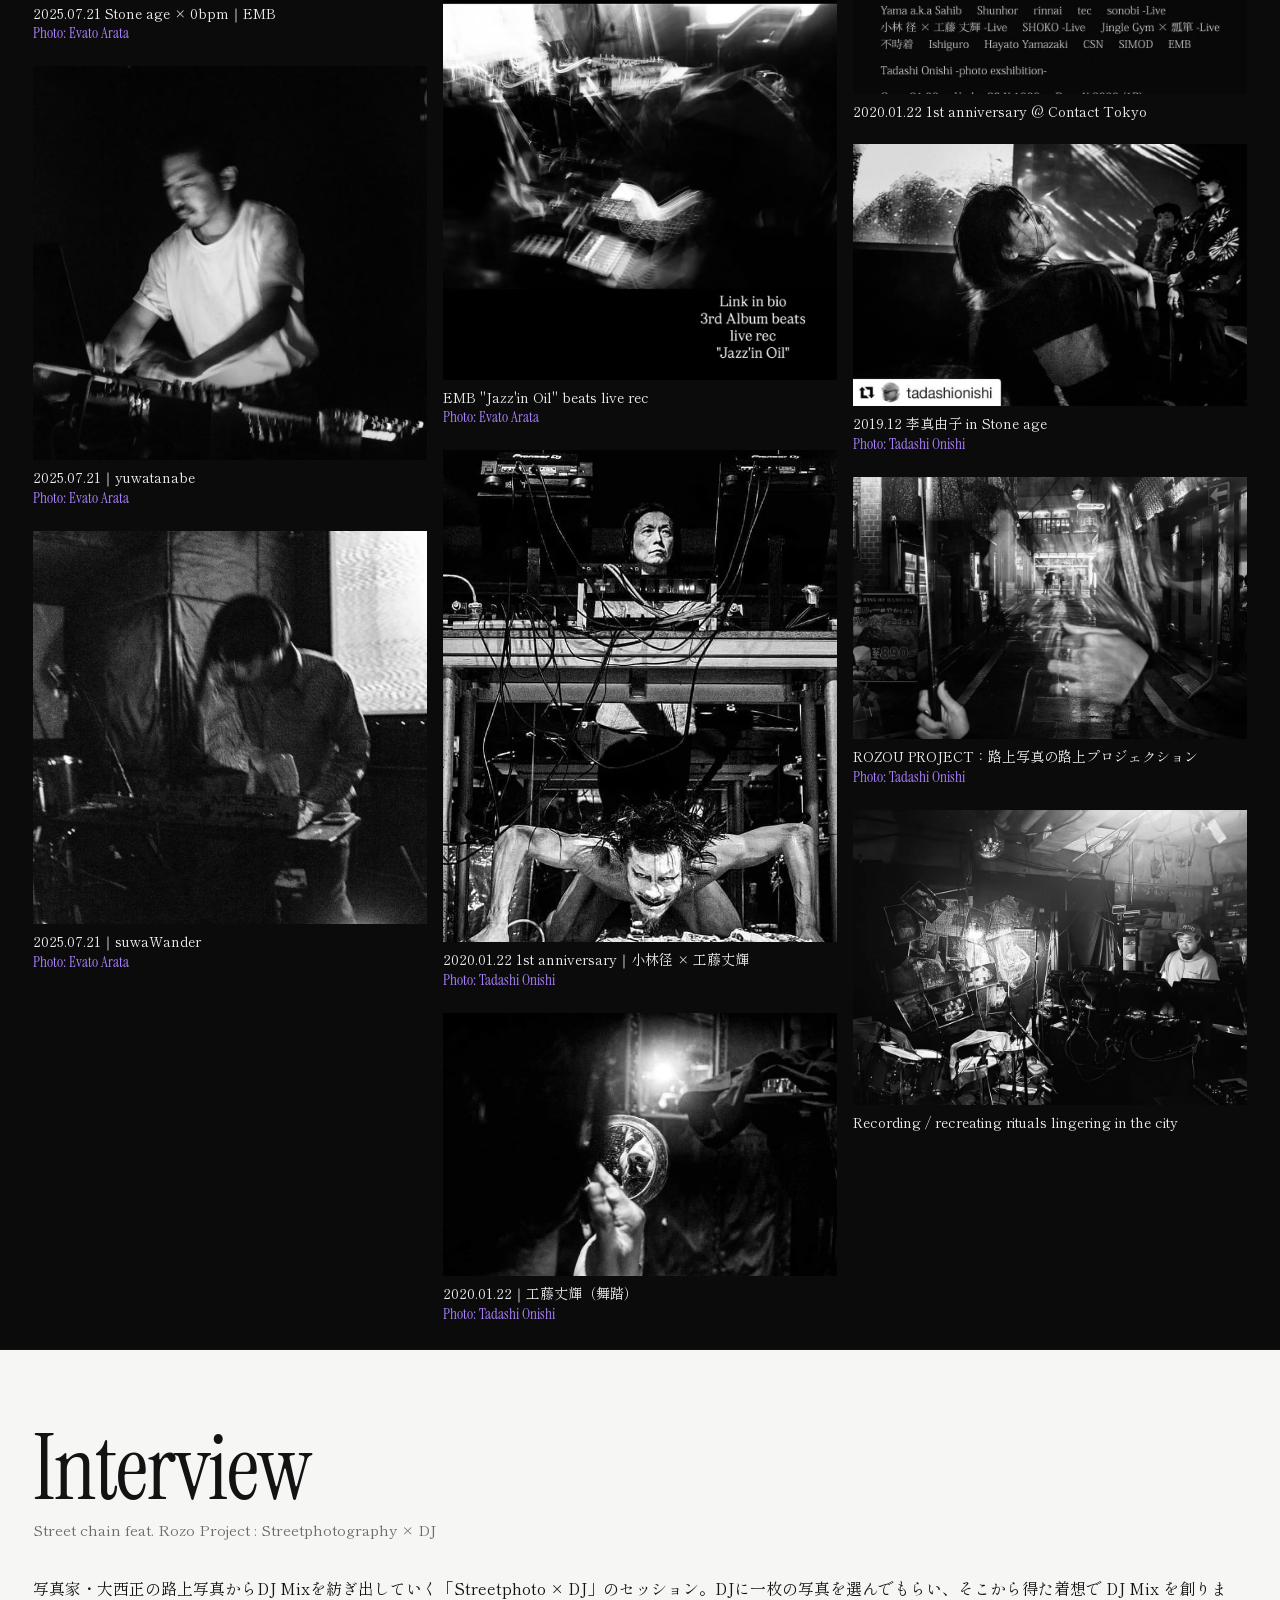
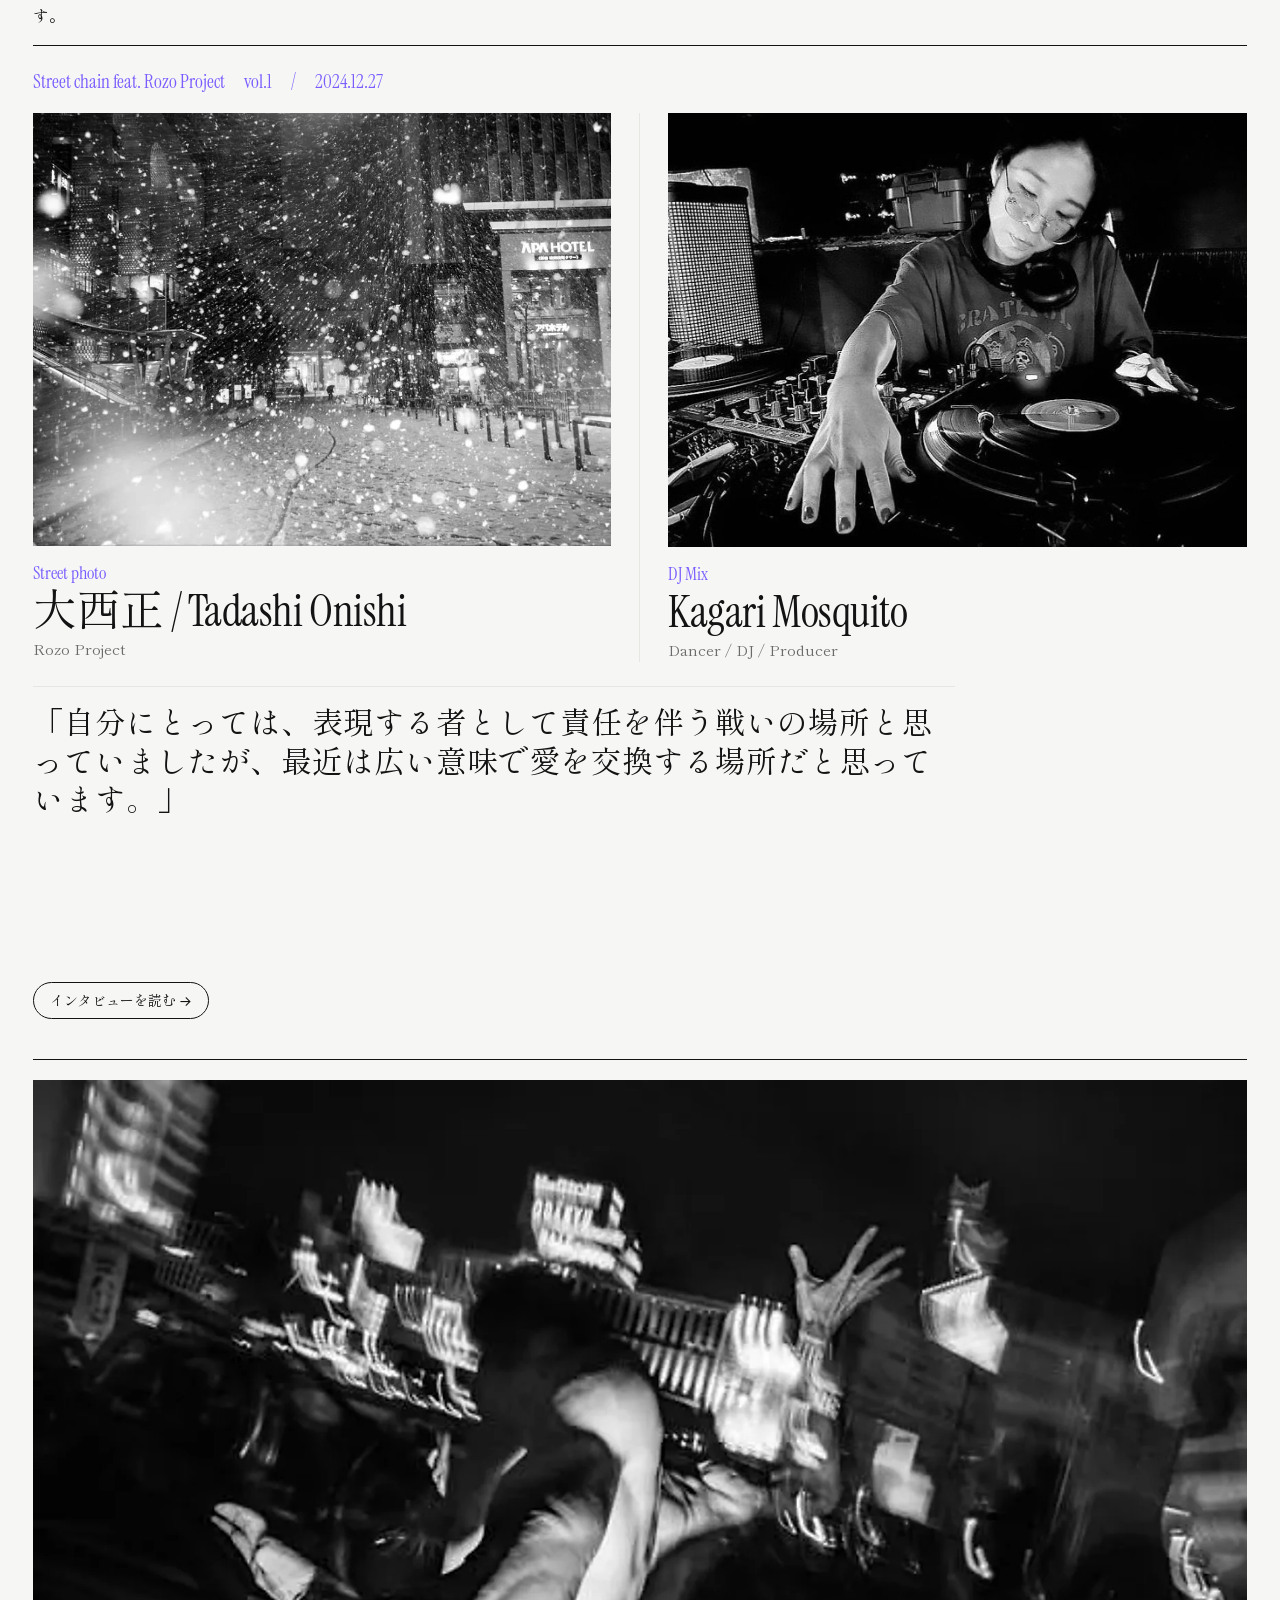
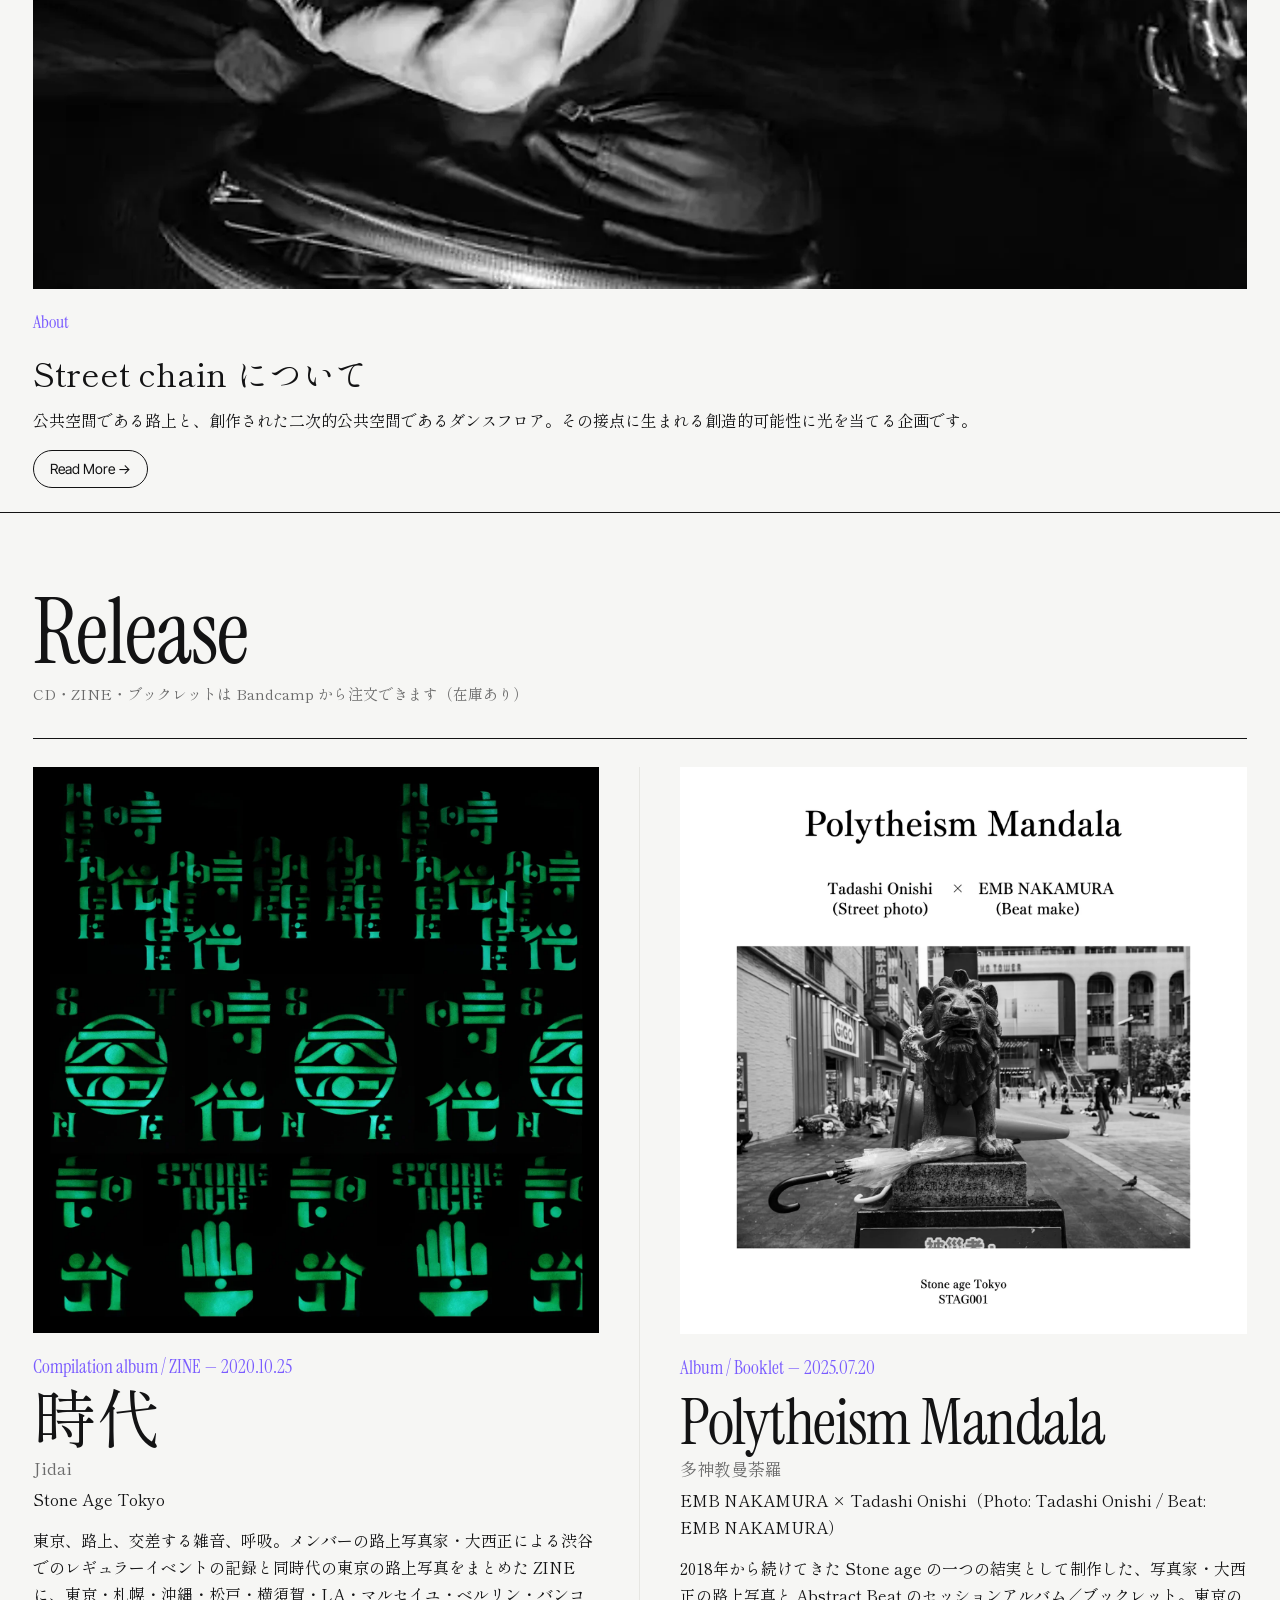
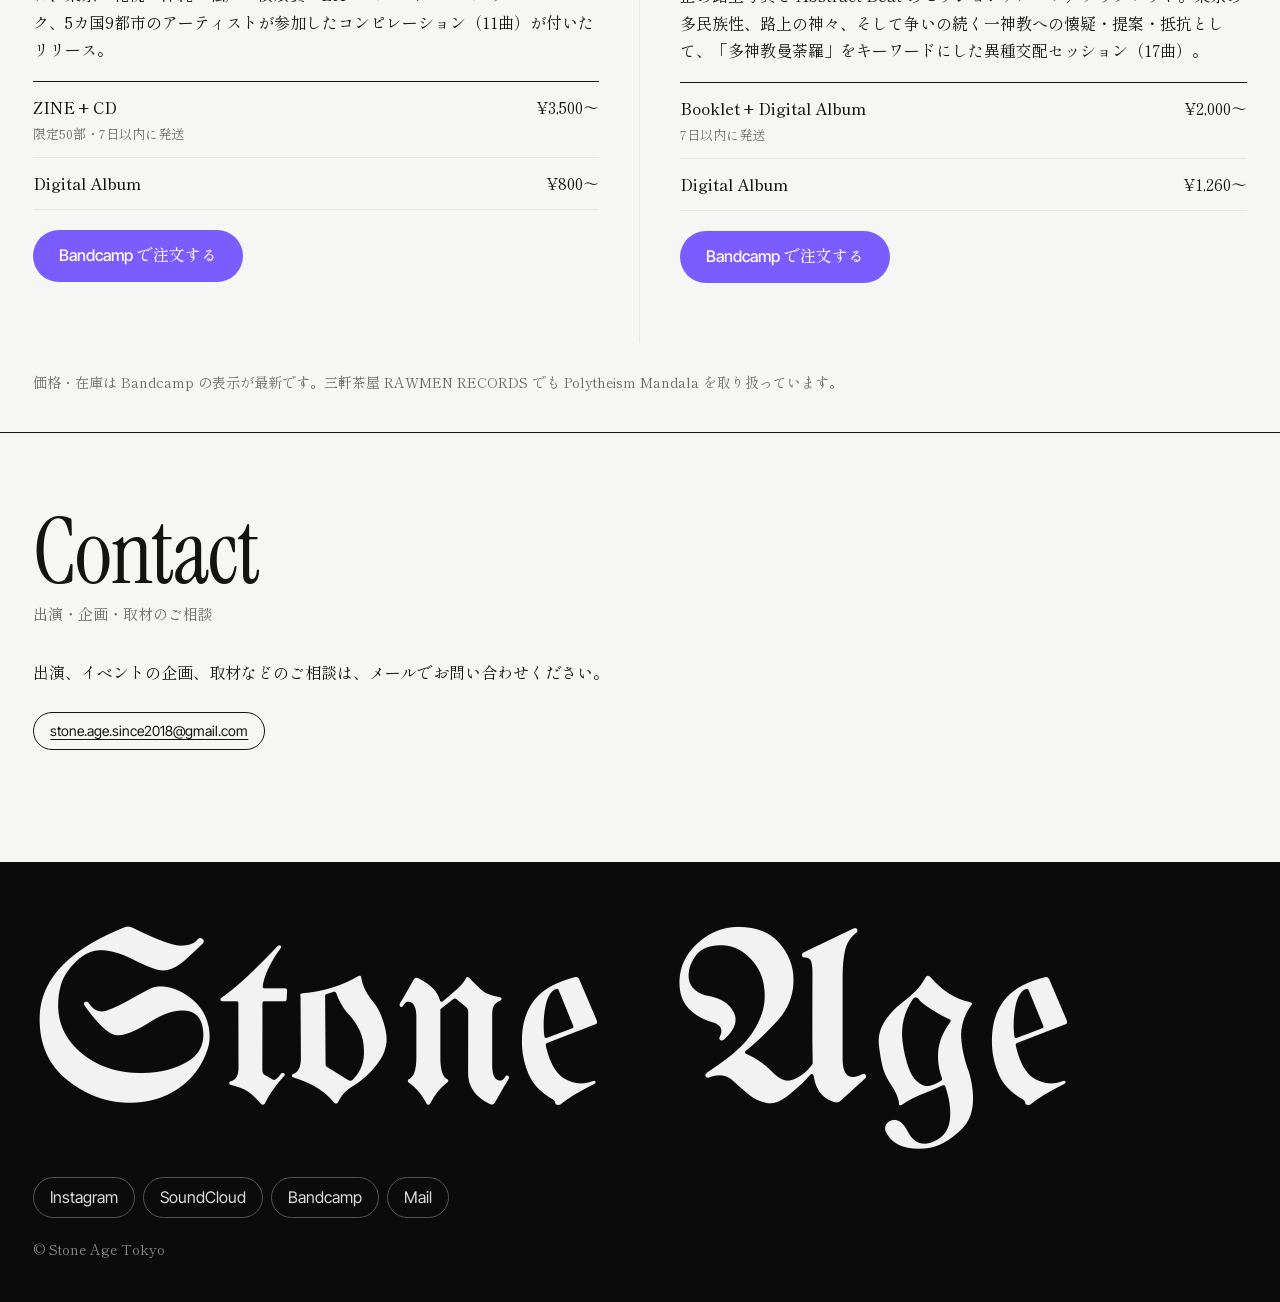
==== commit 3cf8e023: "About：追及→追求 Co-Authored-By: Claude Opus 5.5 <noreply@anthropic.com>" ====
--- a/index.html
+++ b/index.html
@@ -60,7 +60,7 @@
         <div class="grid-2">
           <div>
             <p class="lead">Stone Age Tokyo は、東京を拠点に活動するアーティストコレクティブ。</p>
-            <p>2018年に渋谷で始まり、DJ・ライブ・写真・映像が交差するパーティ「Stone Age」を開催してきました。2020年には、5カ国9都市のアーティストが参加したコンピレーション・アルバムと ZINE『時代』をリリース。路上写真と DJ を掛け合わせた企画「Street chain」（feat. 大西正の Rozo Project）など、日常と路上を現在進行形の民俗祭祀として着想を追及し、路上とダンスフロアの間にある表現を探っています。</p>
+            <p>2018年に渋谷で始まり、DJ・ライブ・写真・映像が交差するパーティ「Stone Age」を開催してきました。2020年には、5カ国9都市のアーティストが参加したコンピレーション・アルバムと ZINE『時代』をリリース。路上写真と DJ を掛け合わせた企画「Street chain」（feat. 大西正の Rozo Project）など、日常と路上を現在進行形の民俗祭祀として着想を追求し、路上とダンスフロアの間にある表現を探っています。</p>
           </div>
           <div>
             <p class="en">Stone Age Tokyo is an artist collective based in Tokyo. Since starting in Shibuya in 2018, we have hosted "Stone Age", where DJs, live acts, photography and video meet. In 2020 we released "Jidai", a compilation album and zine featuring artists from nine cities in five countries. Drawing on everyday life and the street as folk rituals happening in the present tense, we explore what emerges between the street and the dance floor, and continue to connect artists in Tokyo and abroad.</p>
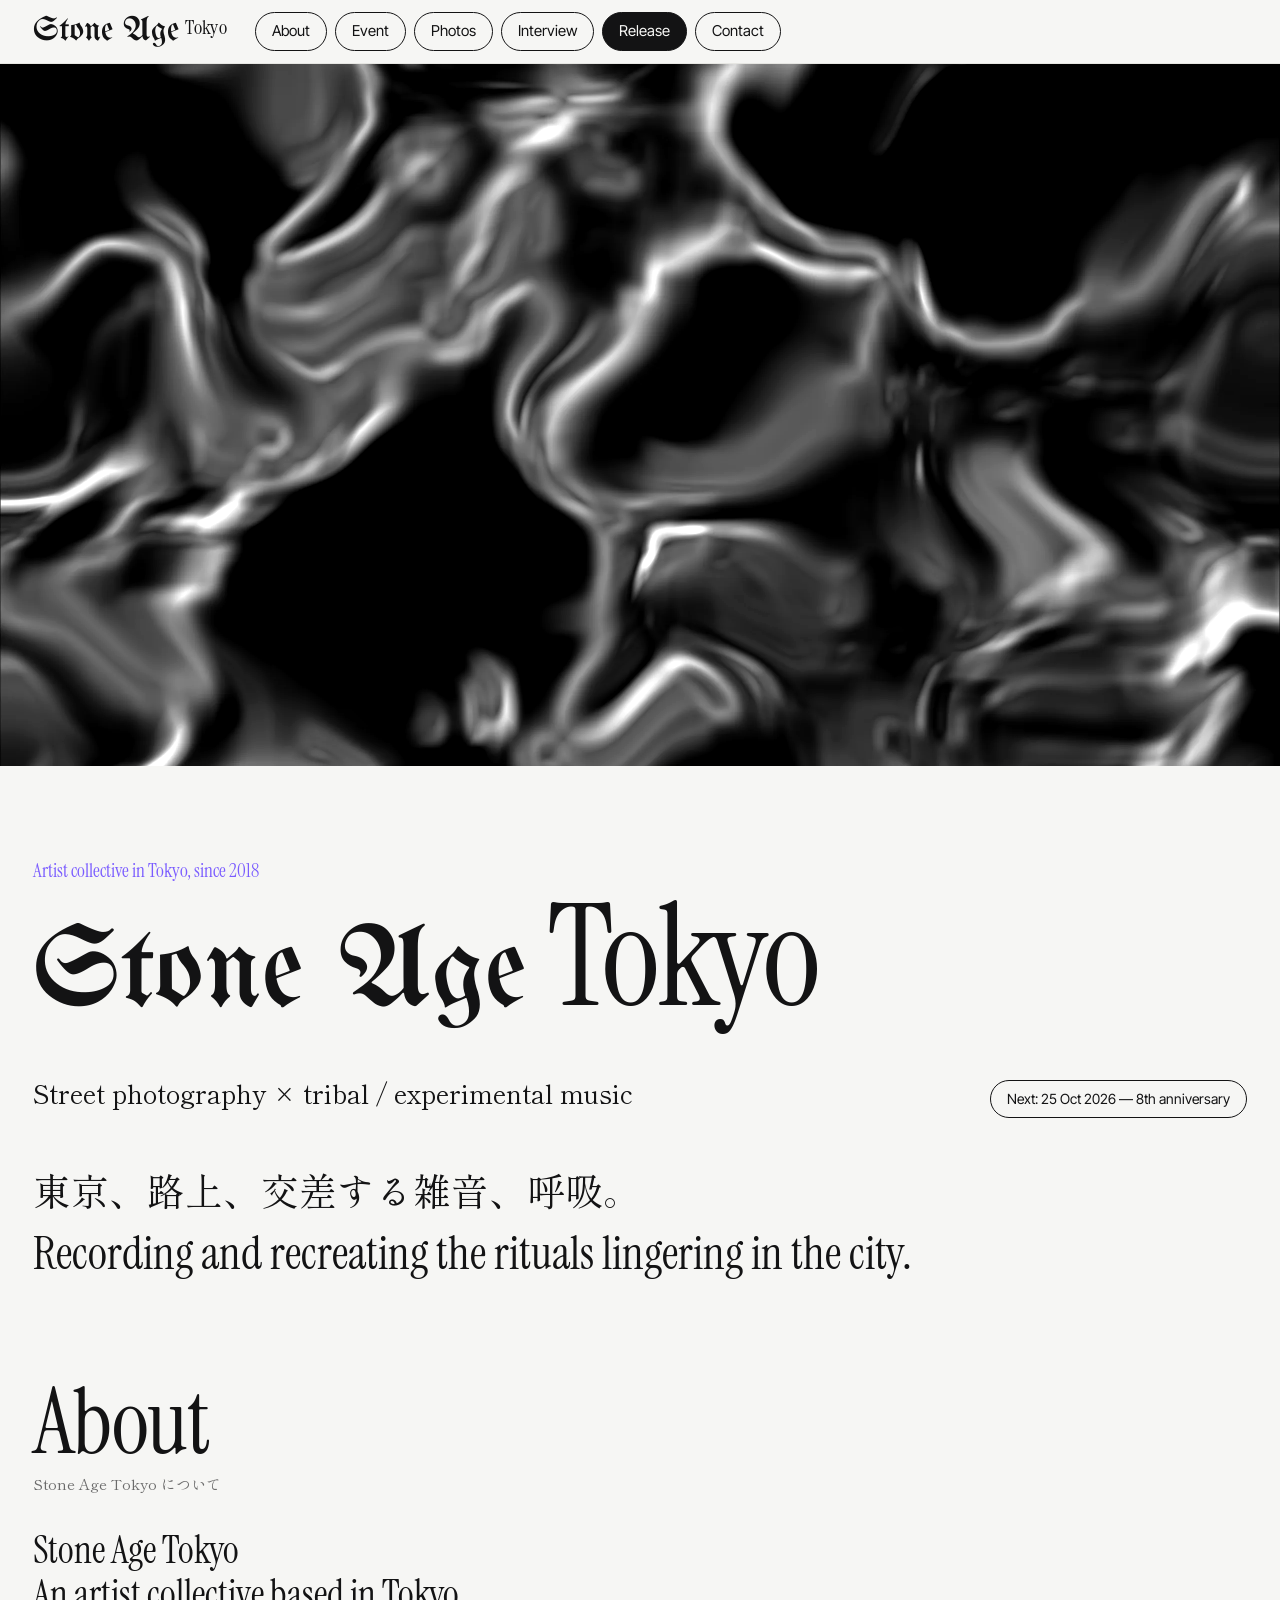
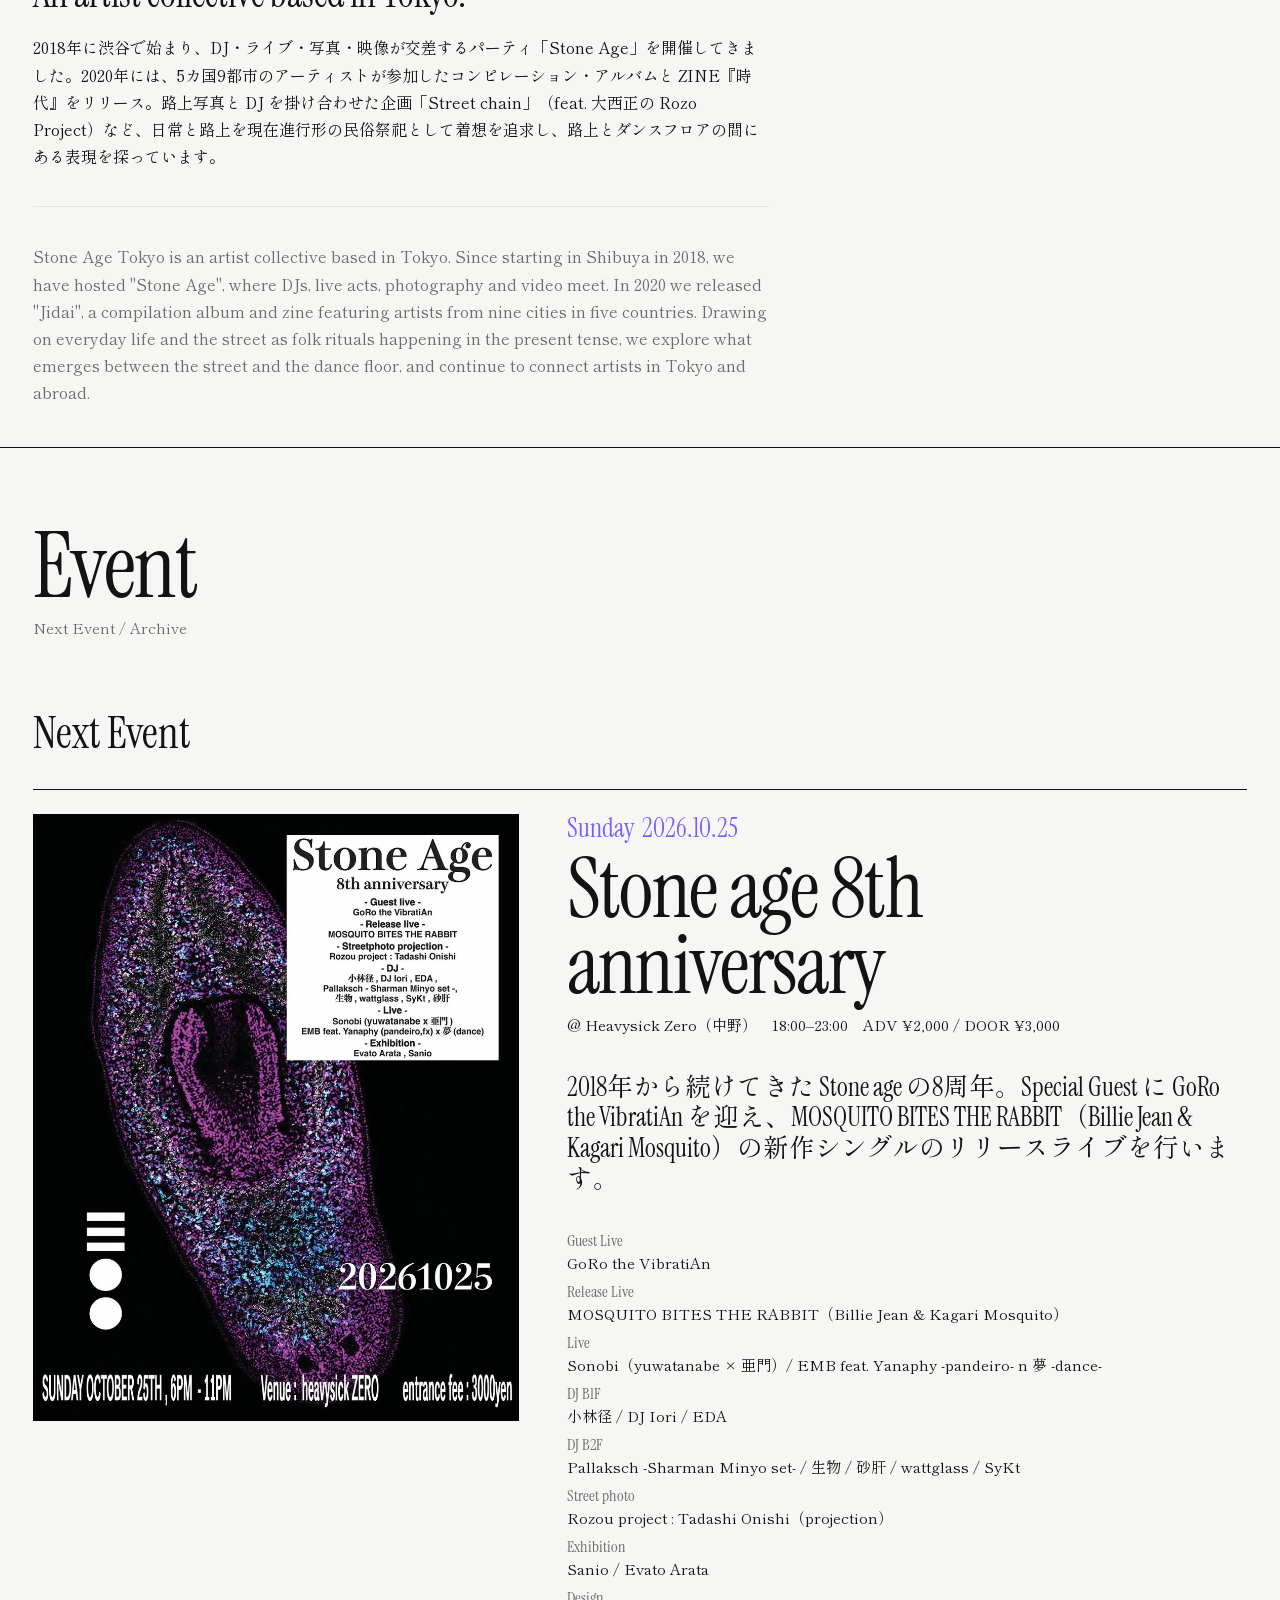
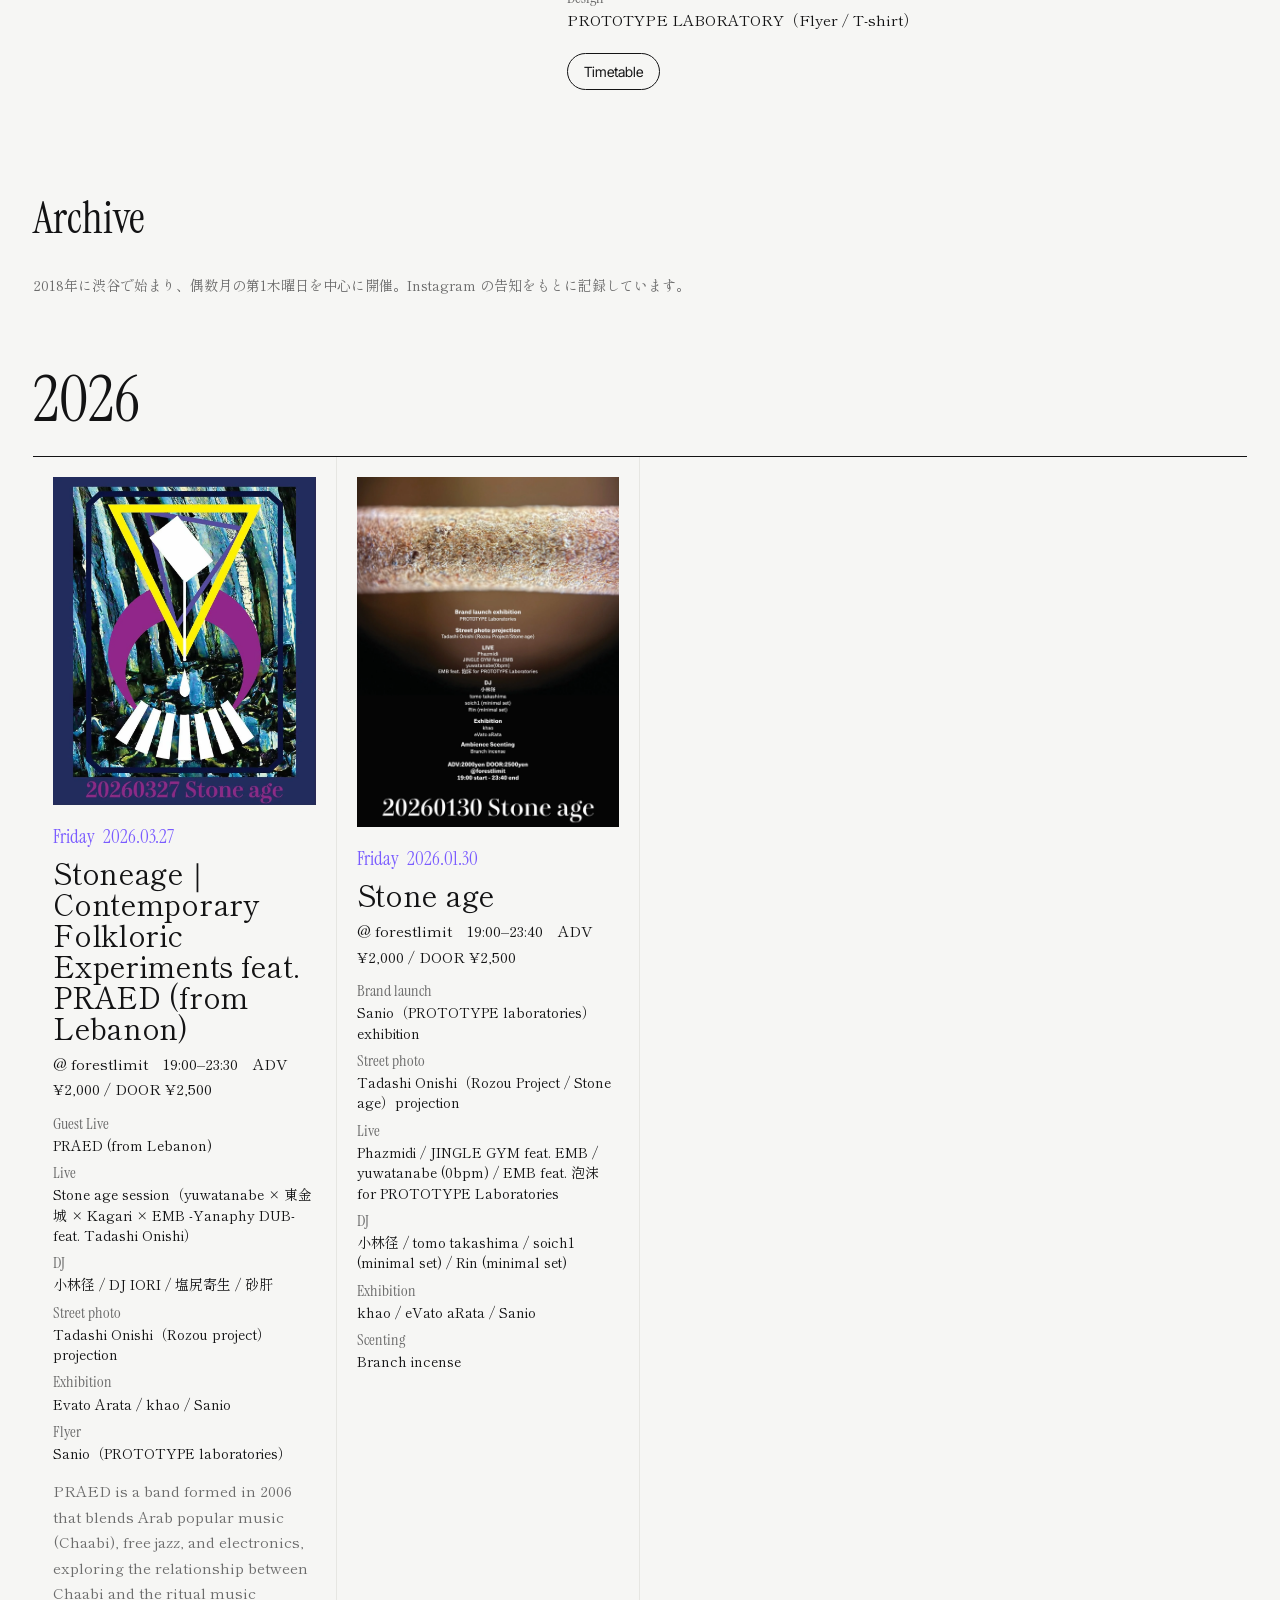
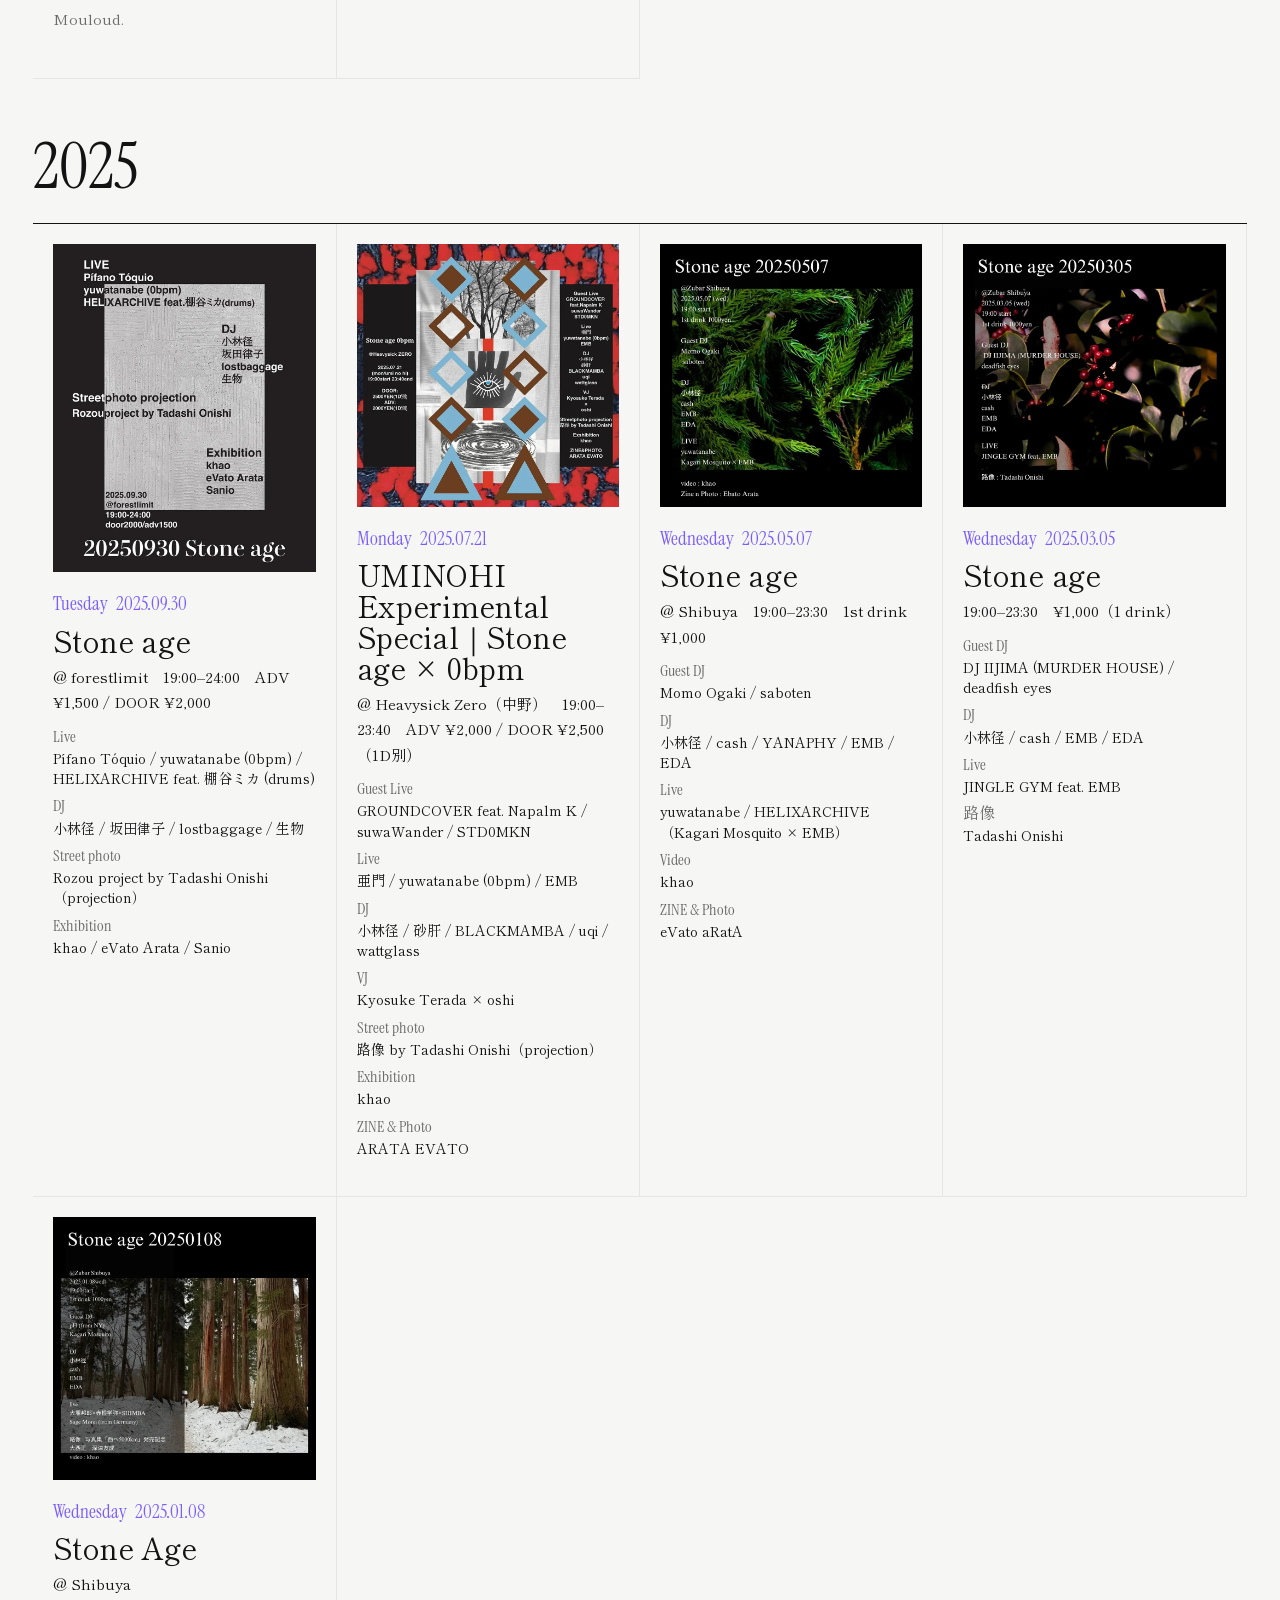
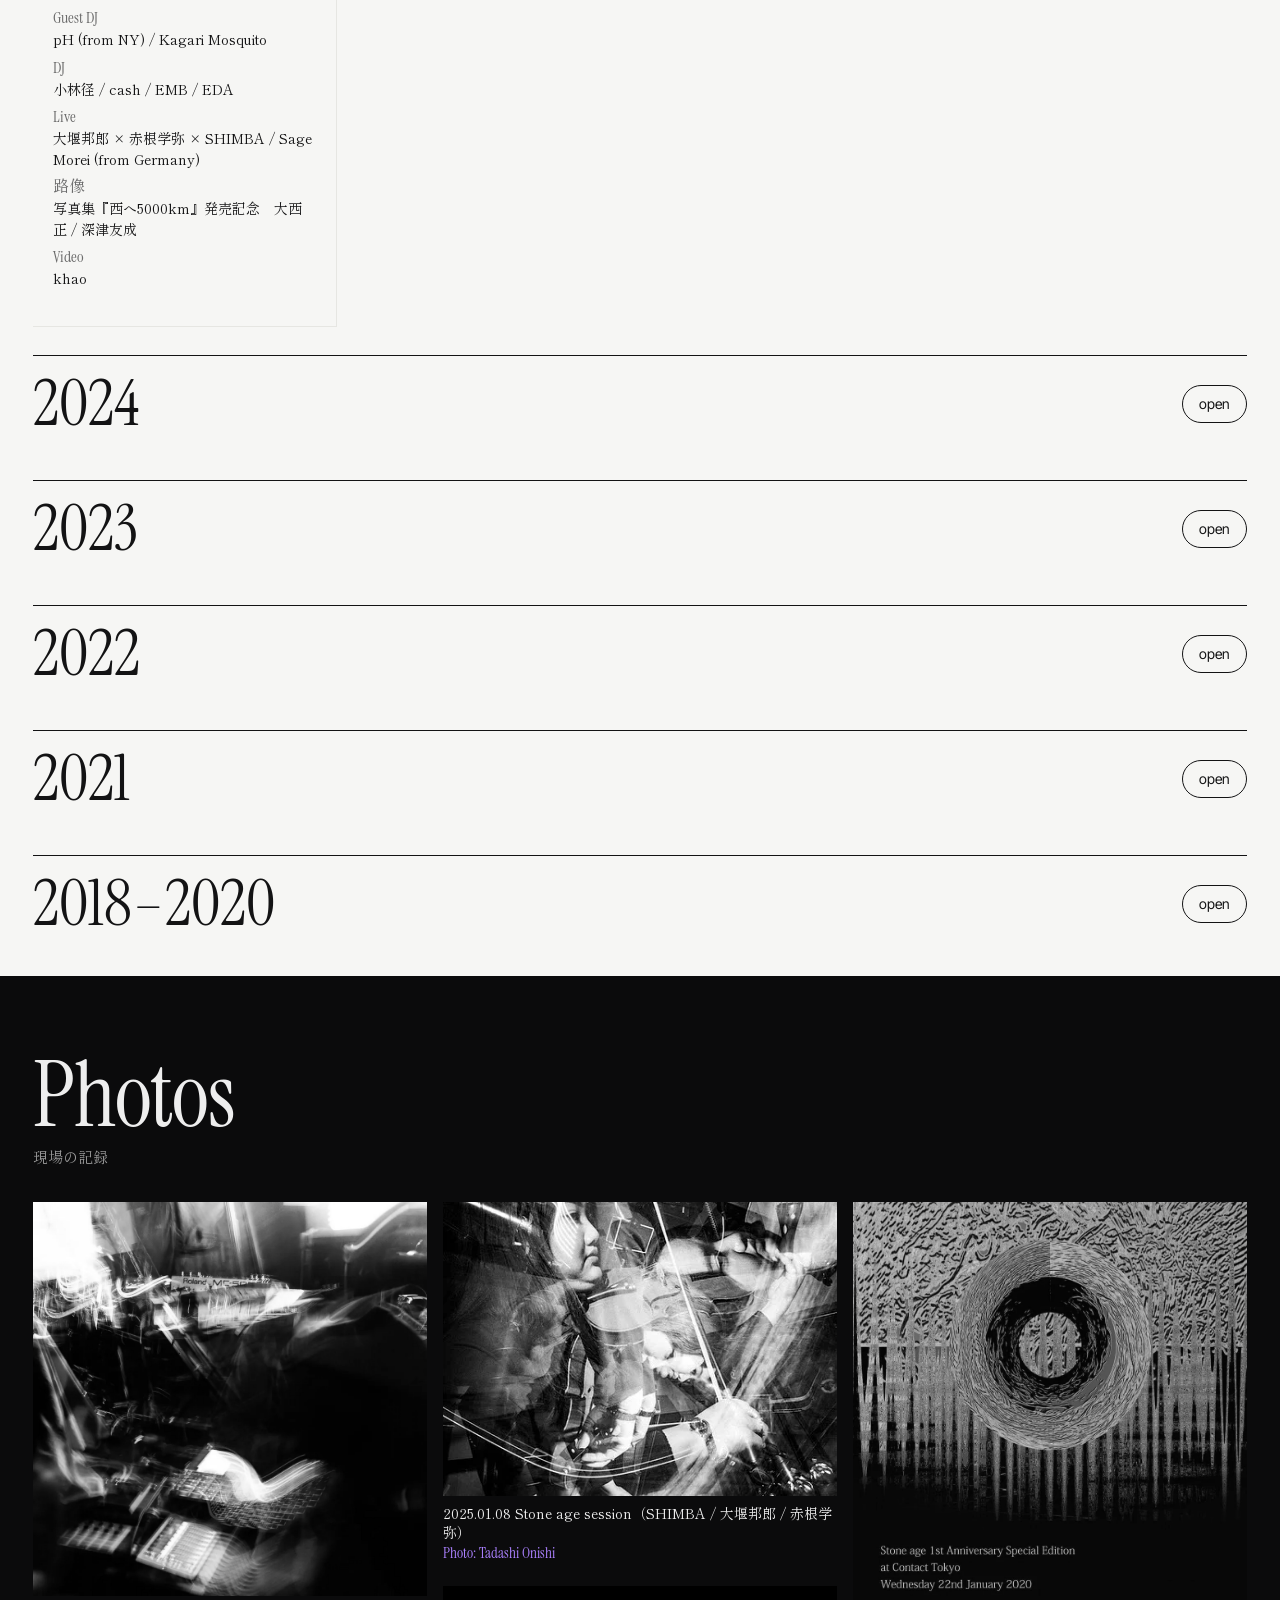
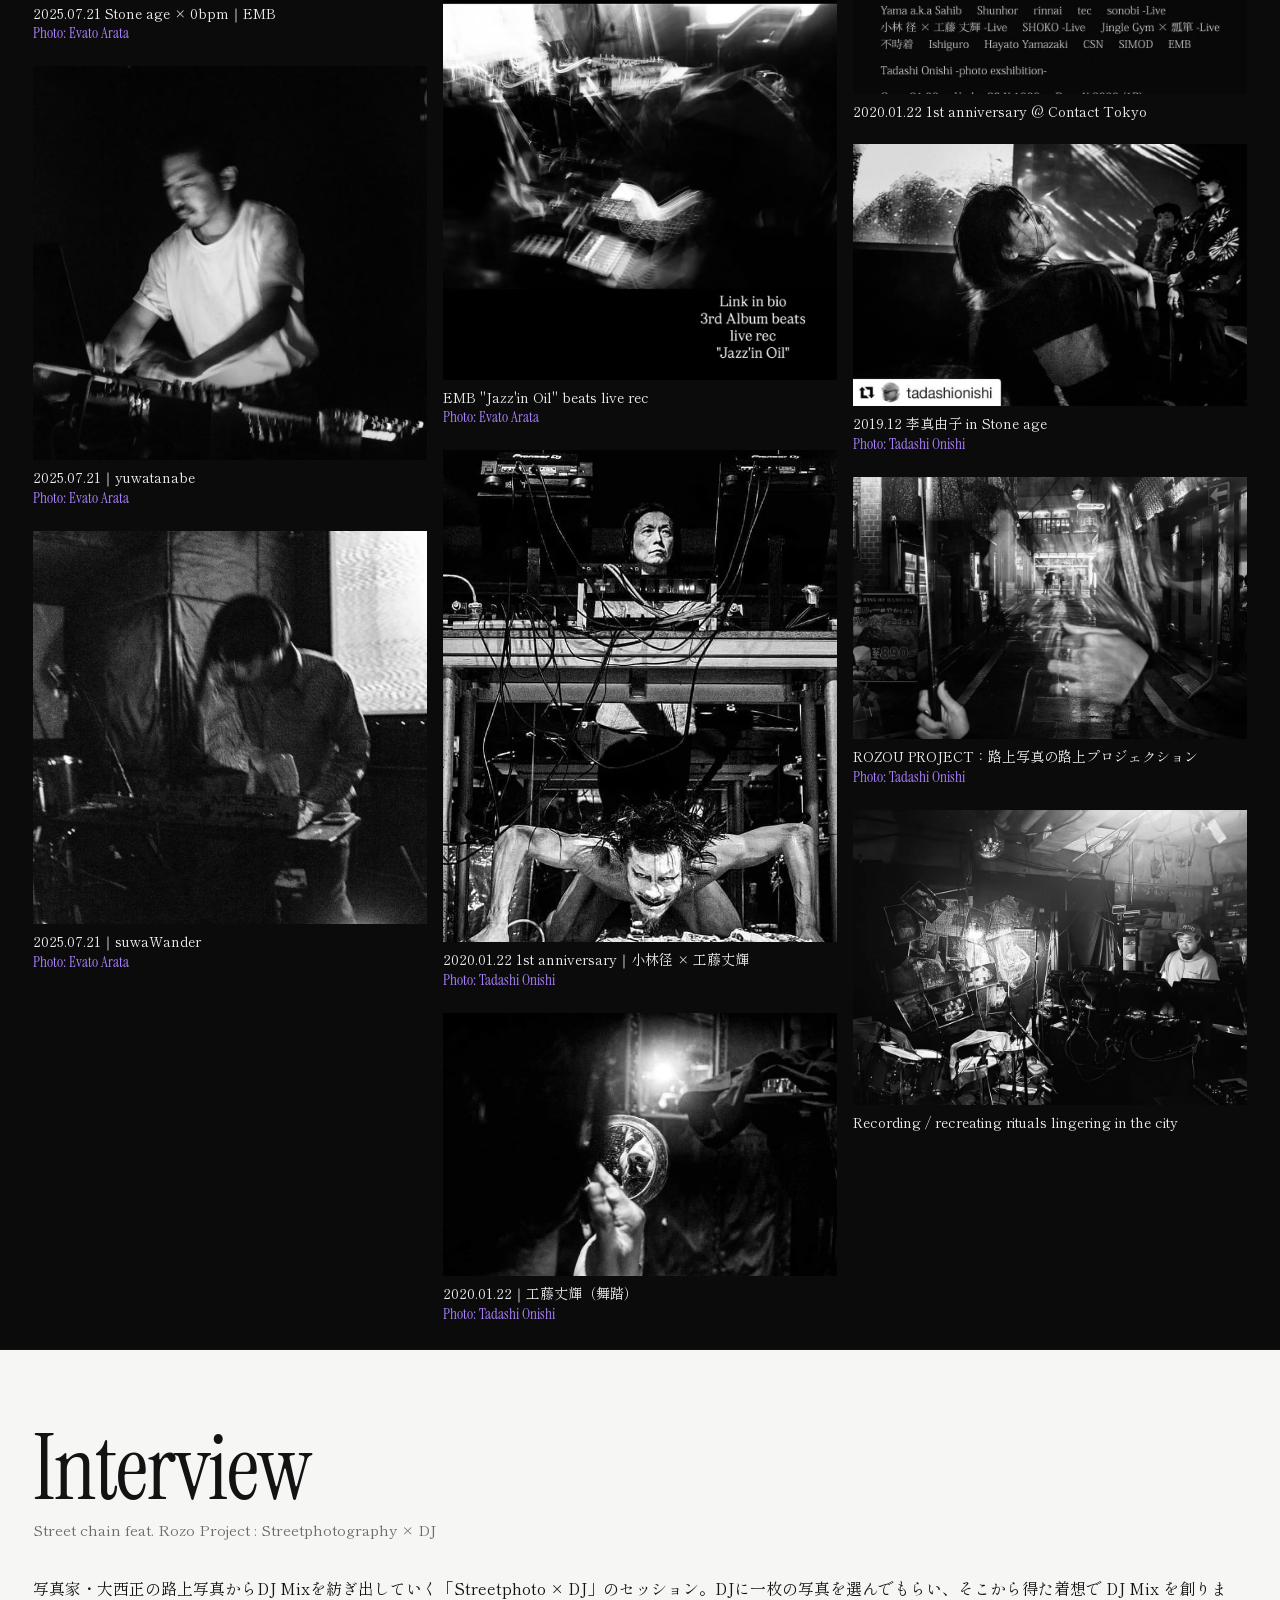
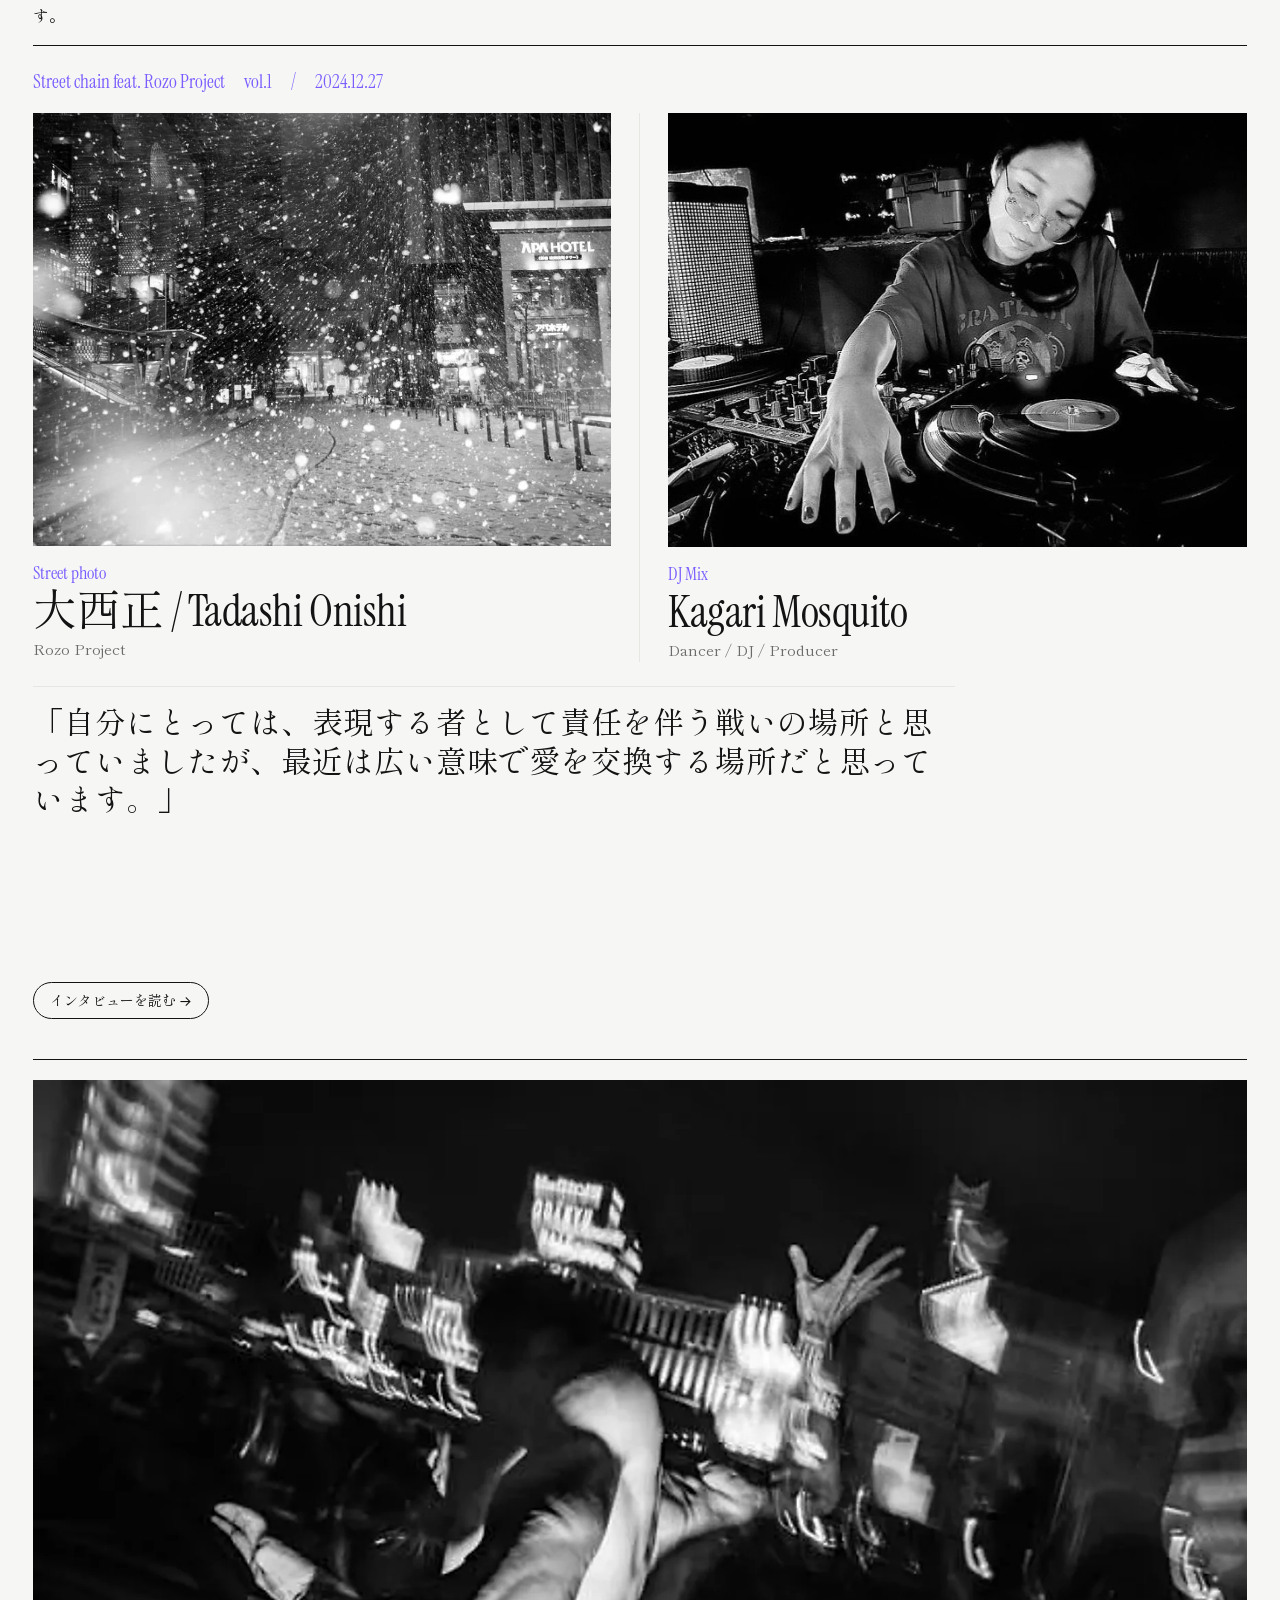
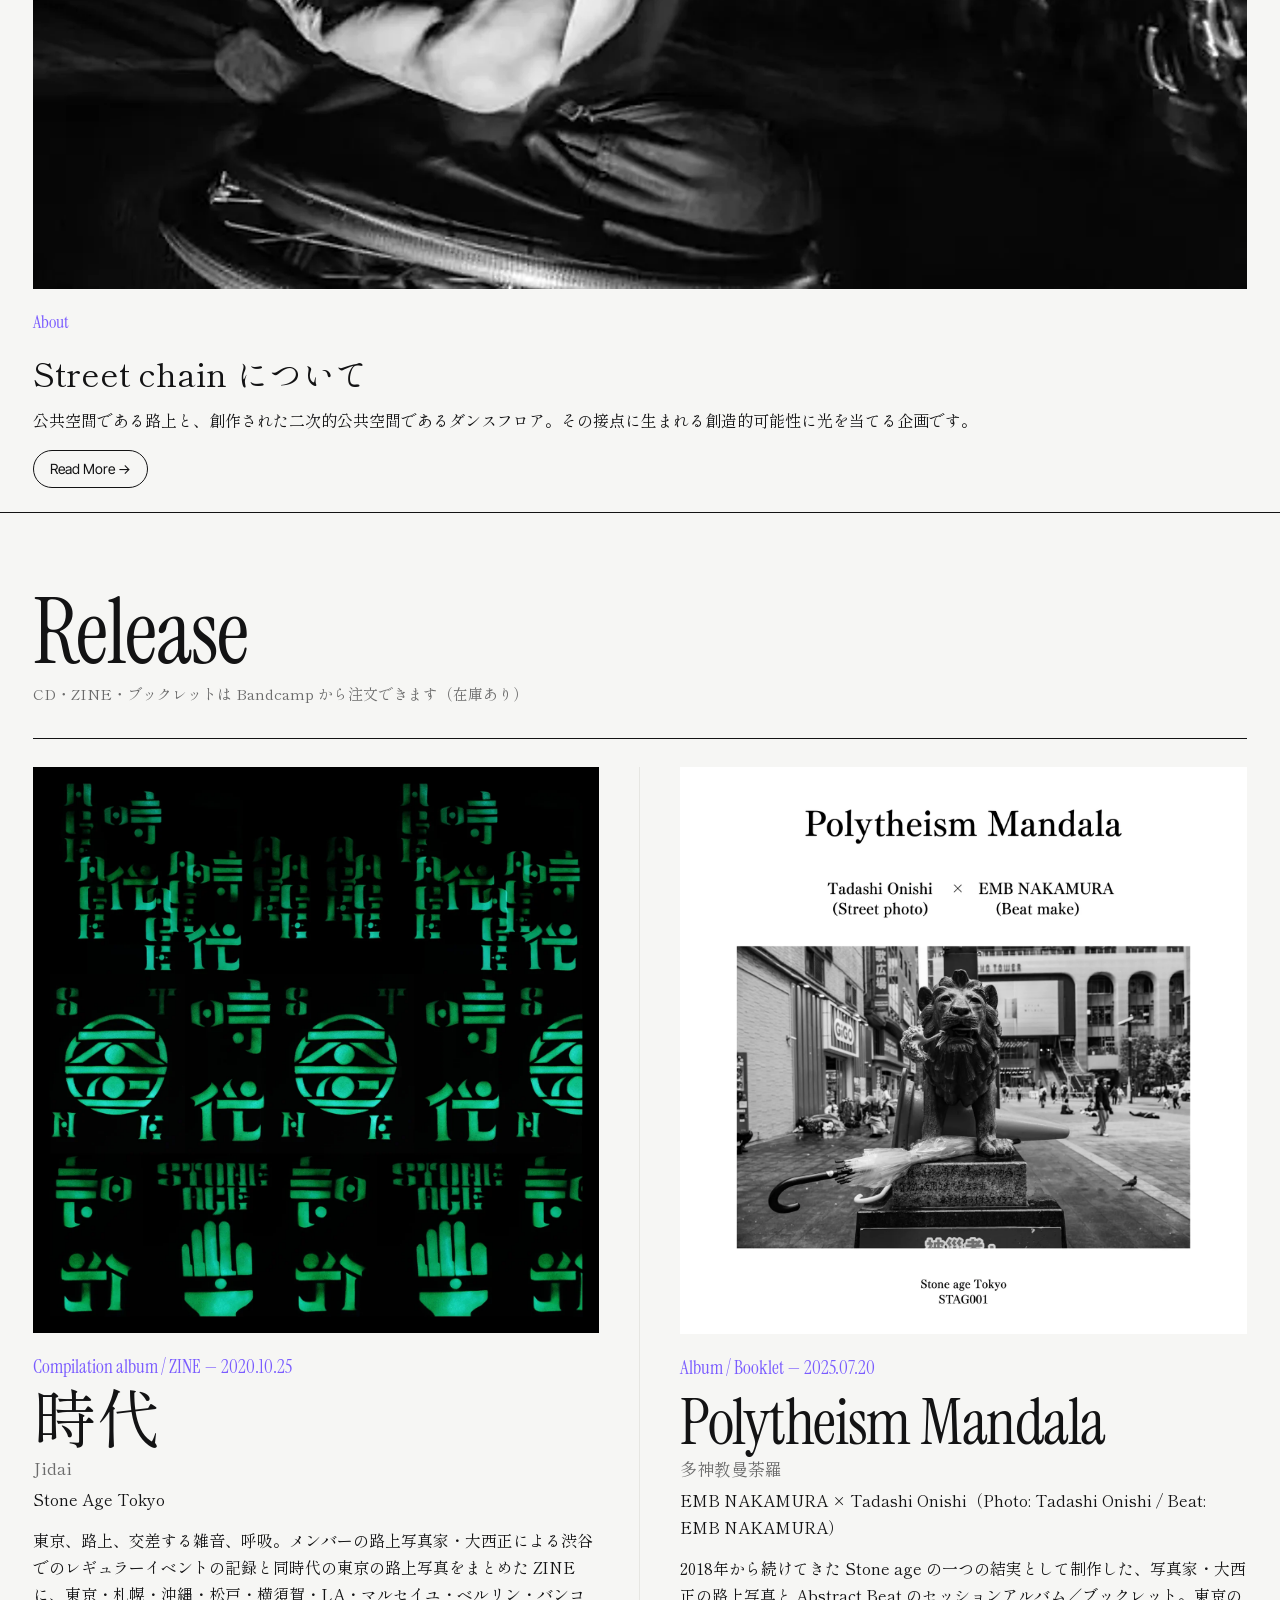
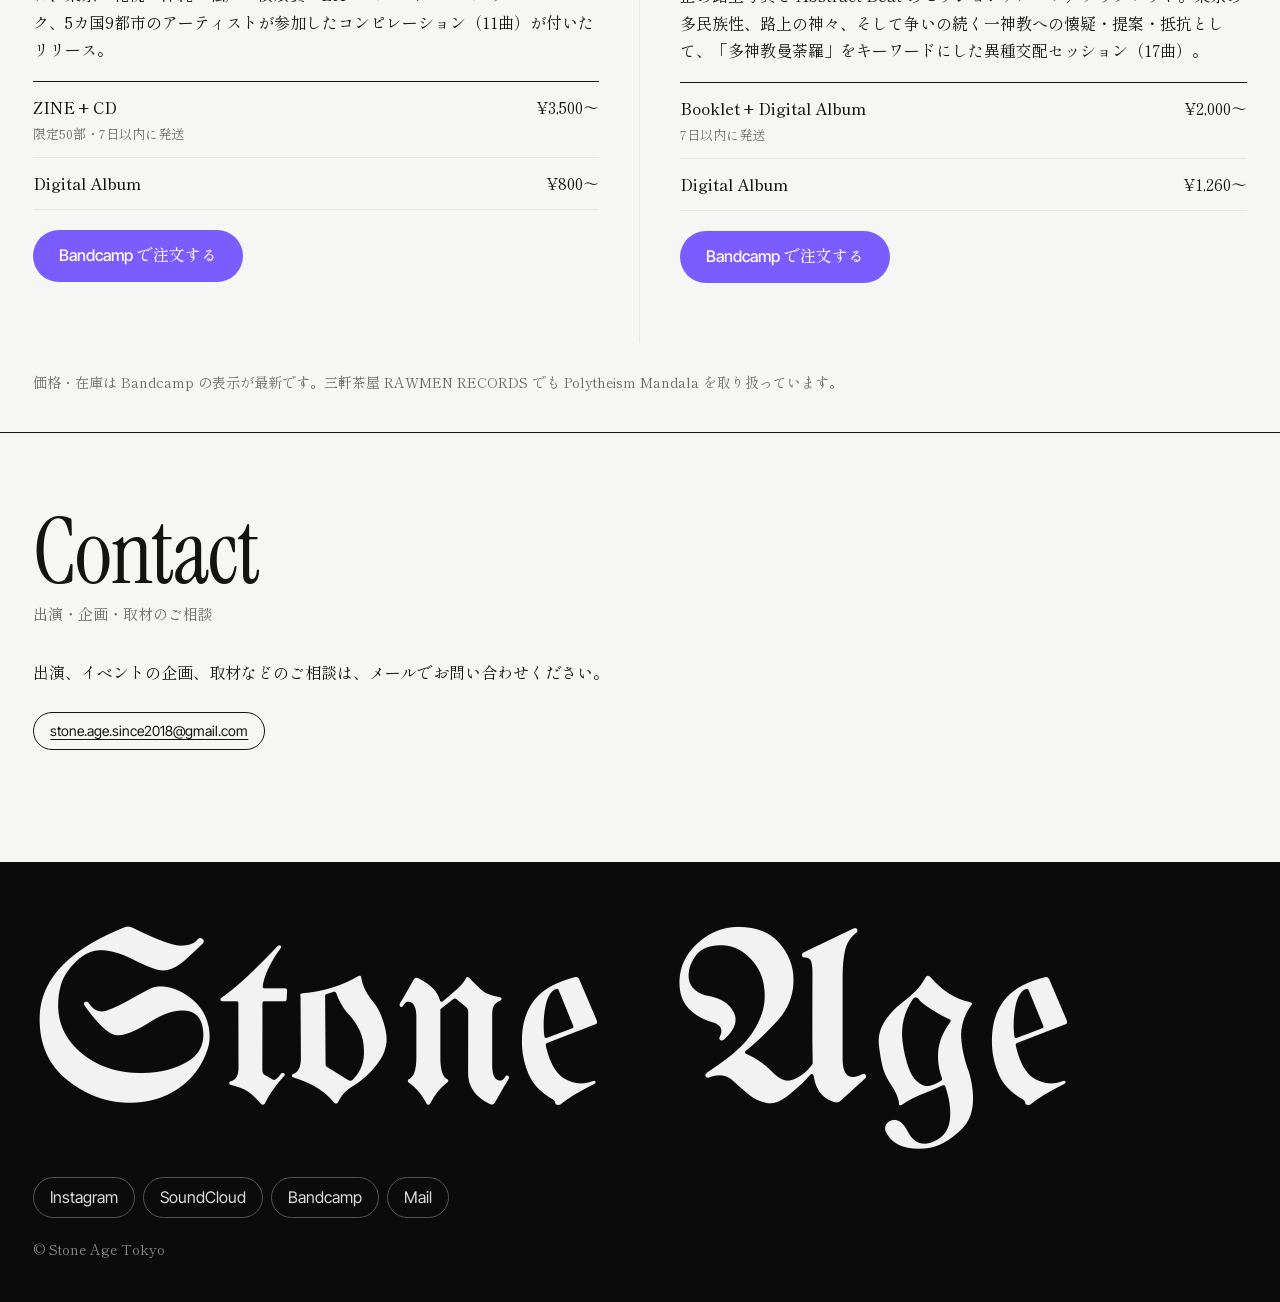
==== commit fd9a50ef: "About の見出しを英語の一文に変更 Co-Authored-By: Claude Opus 5.5 <noreply@anthropic.com>" ====
--- a/index.html
+++ b/index.html
@@ -59,7 +59,7 @@
         <p class="section-sub">Stone Age Tokyo について</p>
         <div class="grid-2">
           <div>
-            <p class="lead">Stone Age Tokyo は、東京を拠点に活動するアーティストコレクティブ。</p>
+            <p class="lead" lang="en">Stone Age Tokyo<br>An artist collective based in Tokyo.</p>
             <p>2018年に渋谷で始まり、DJ・ライブ・写真・映像が交差するパーティ「Stone Age」を開催してきました。2020年には、5カ国9都市のアーティストが参加したコンピレーション・アルバムと ZINE『時代』をリリース。路上写真と DJ を掛け合わせた企画「Street chain」（feat. 大西正の Rozo Project）など、日常と路上を現在進行形の民俗祭祀として着想を追求し、路上とダンスフロアの間にある表現を探っています。</p>
           </div>
           <div>
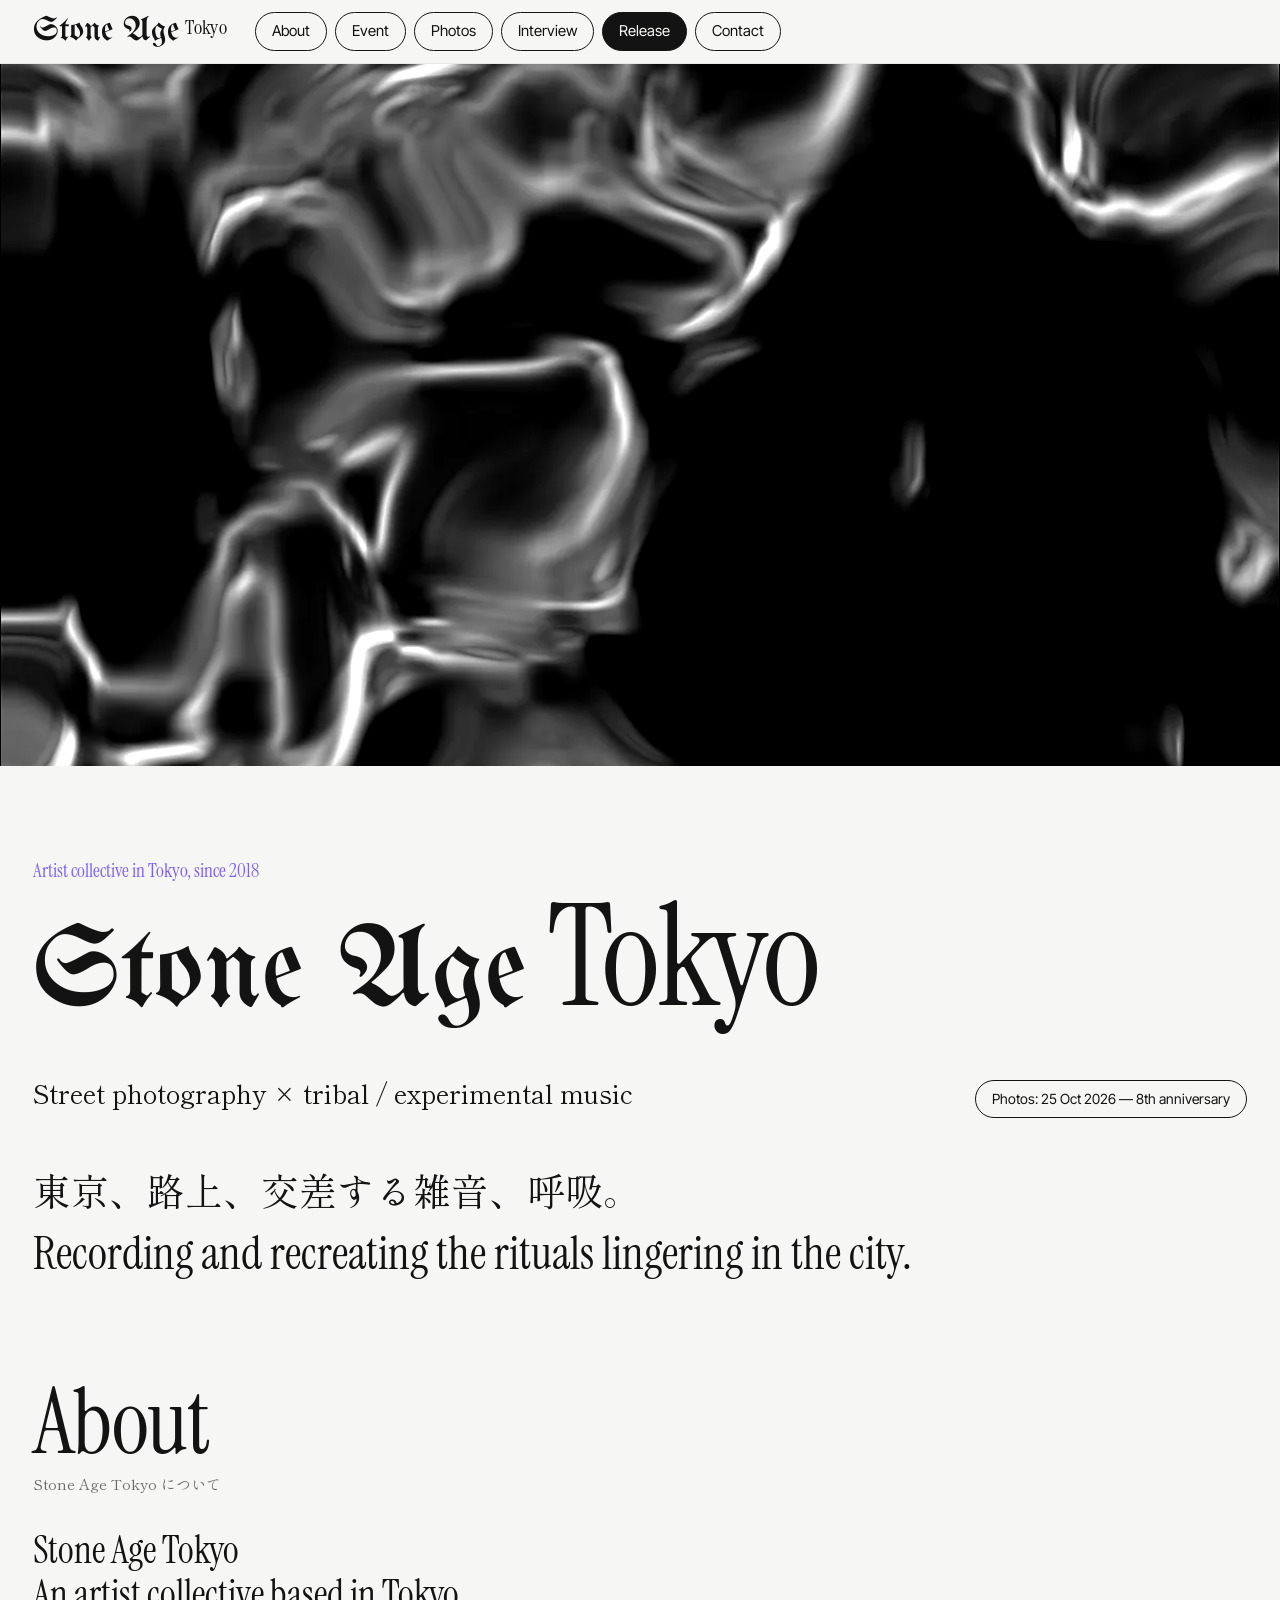
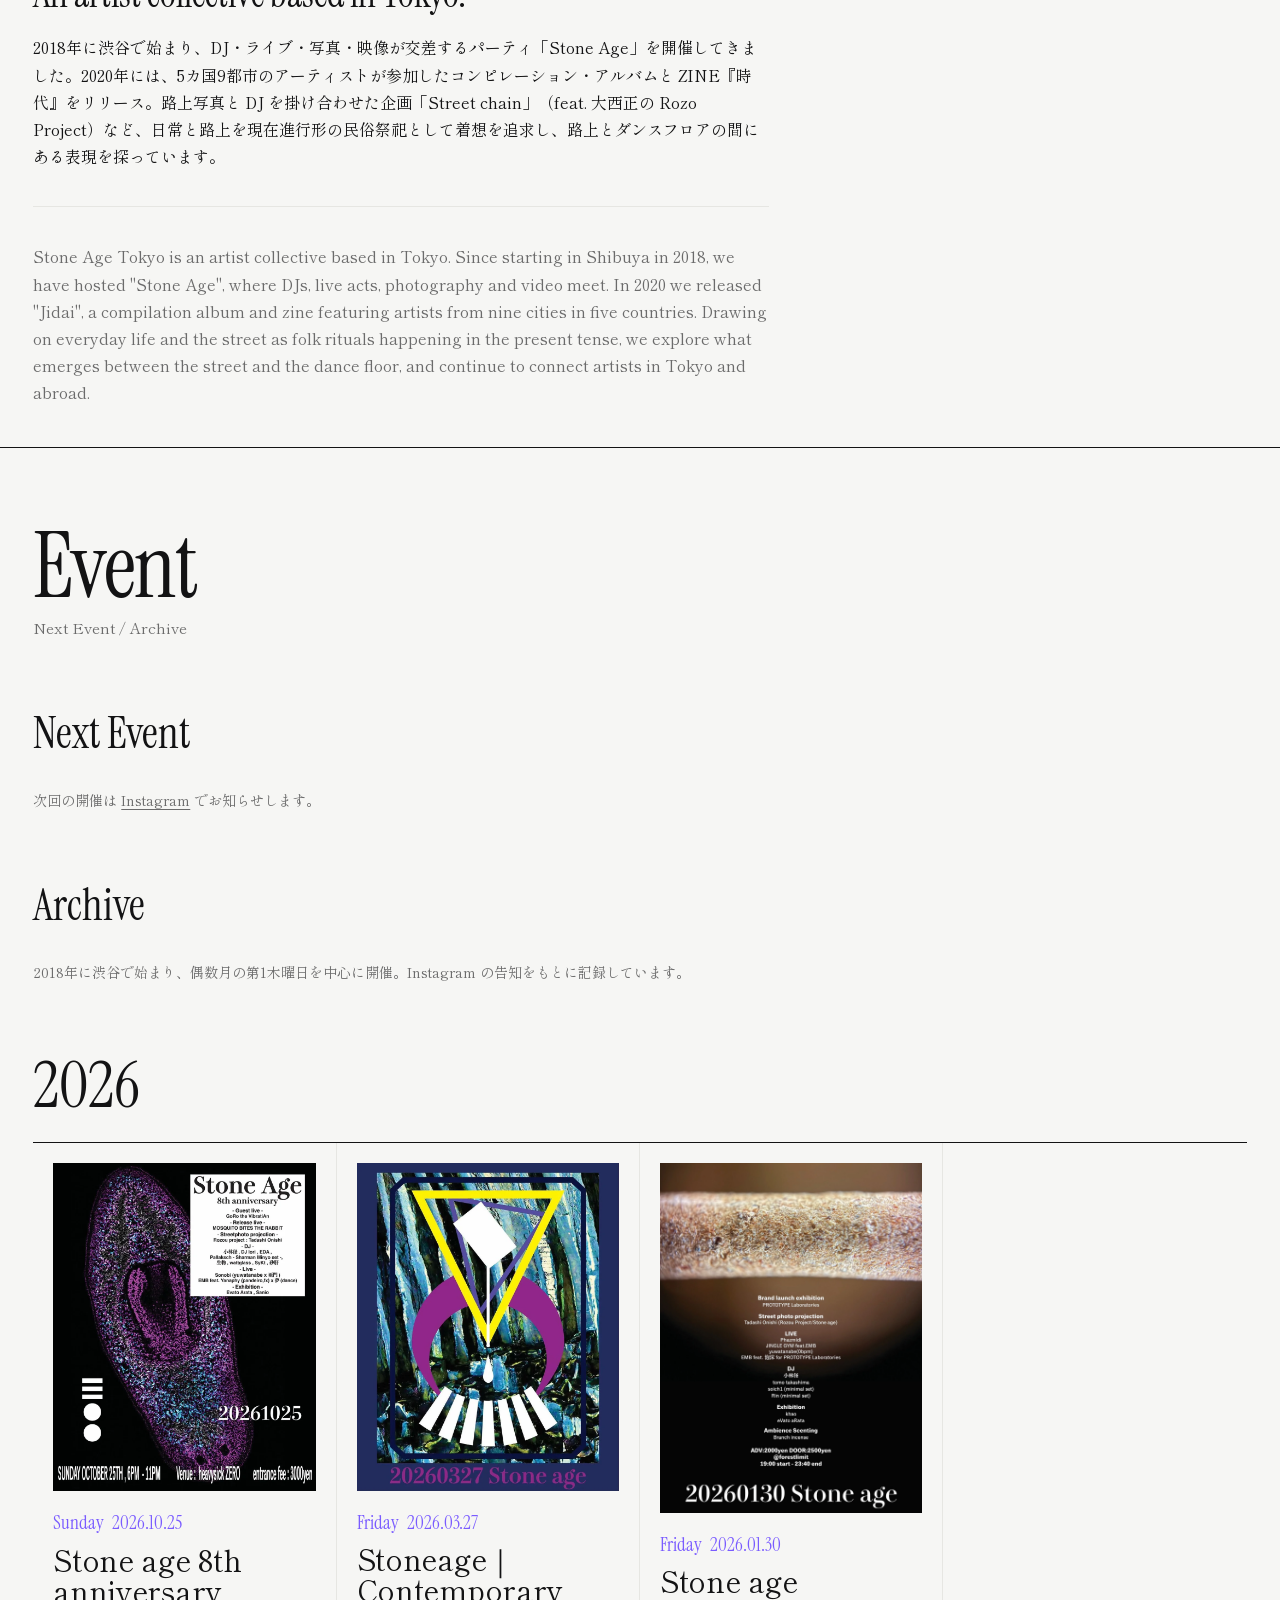
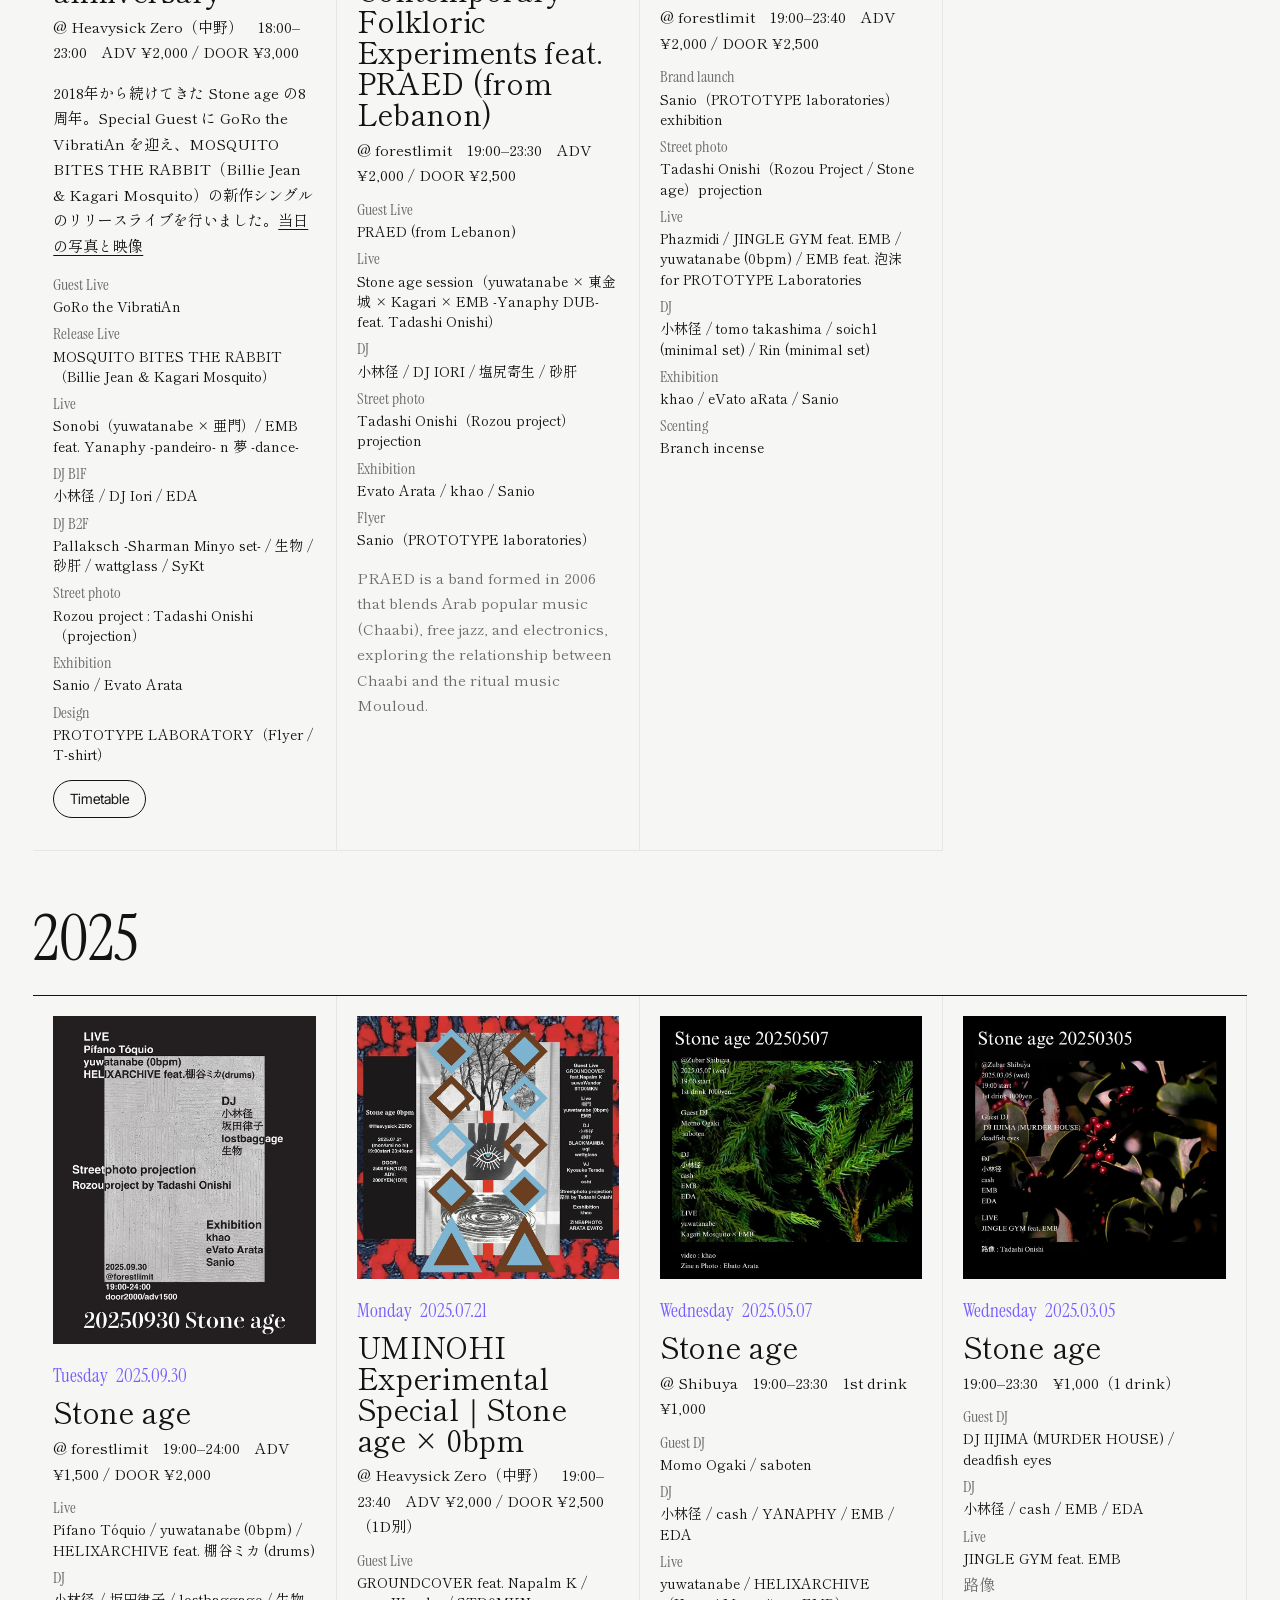
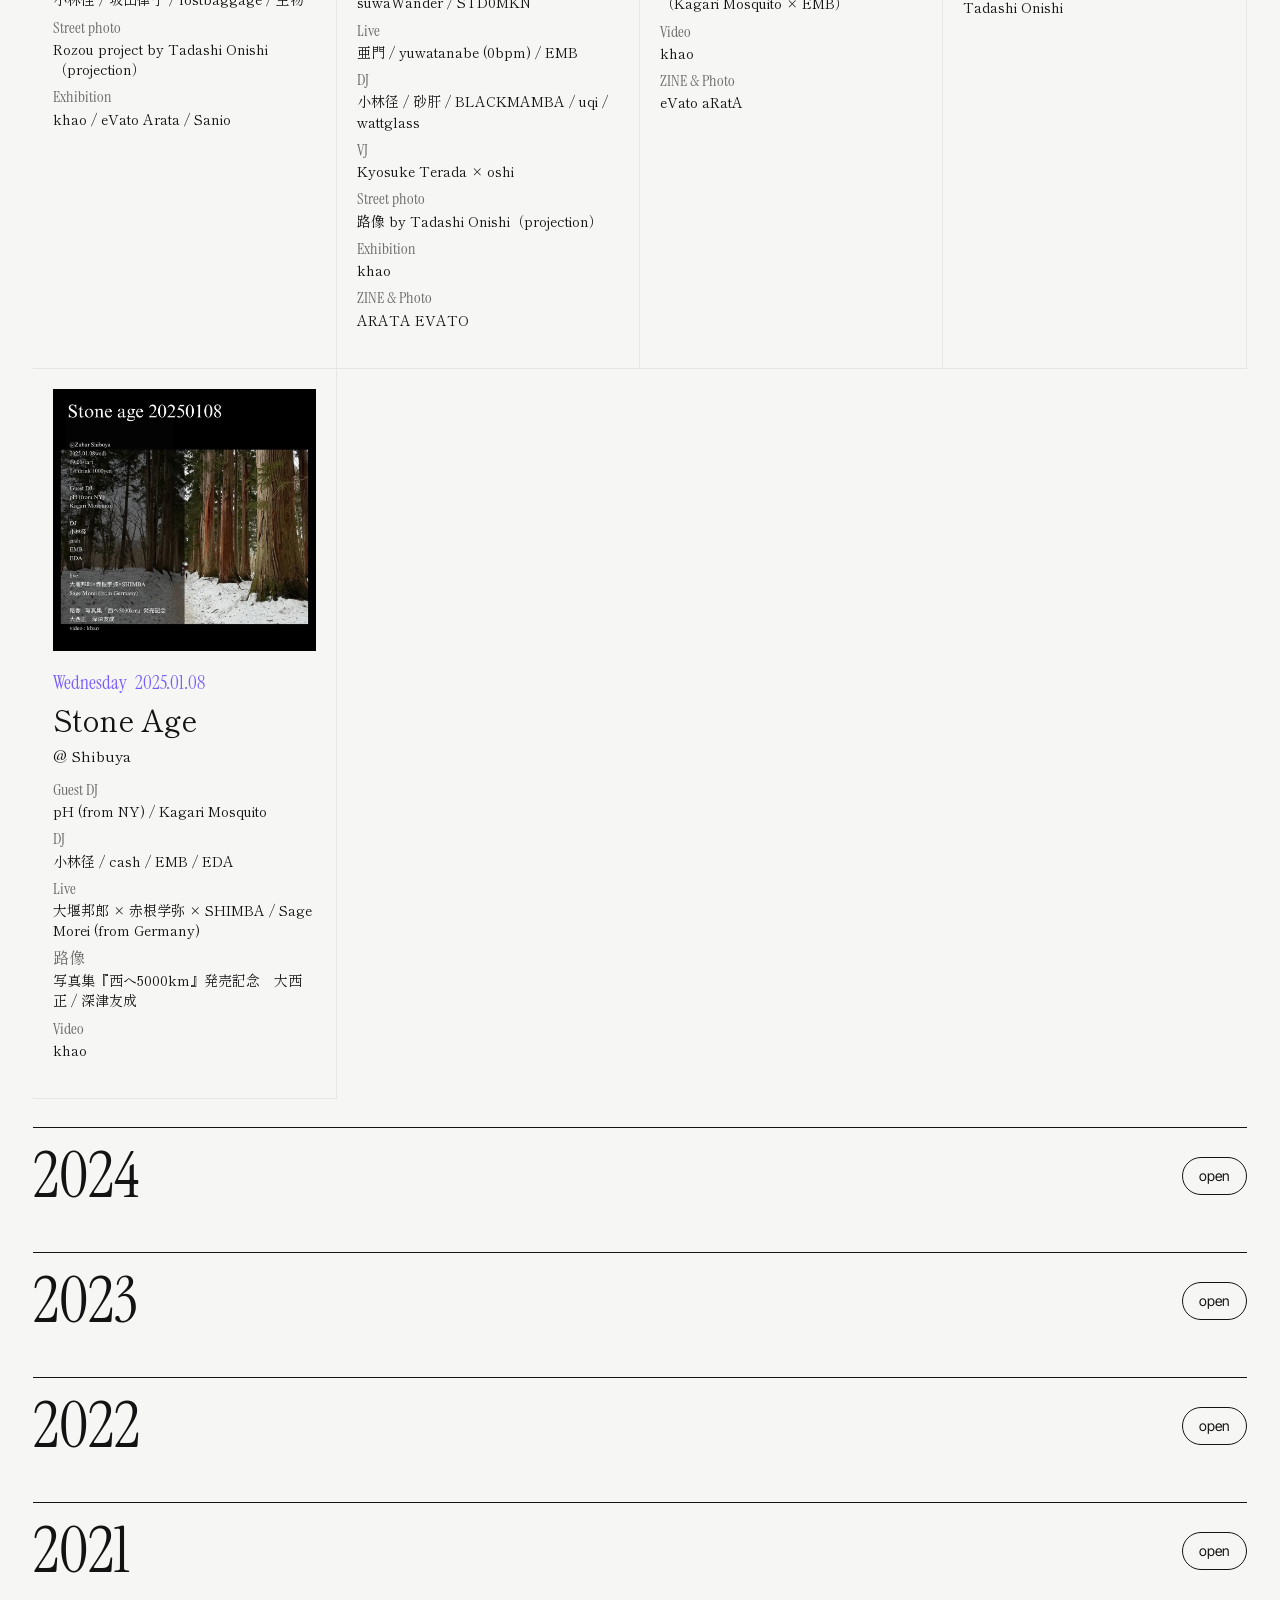
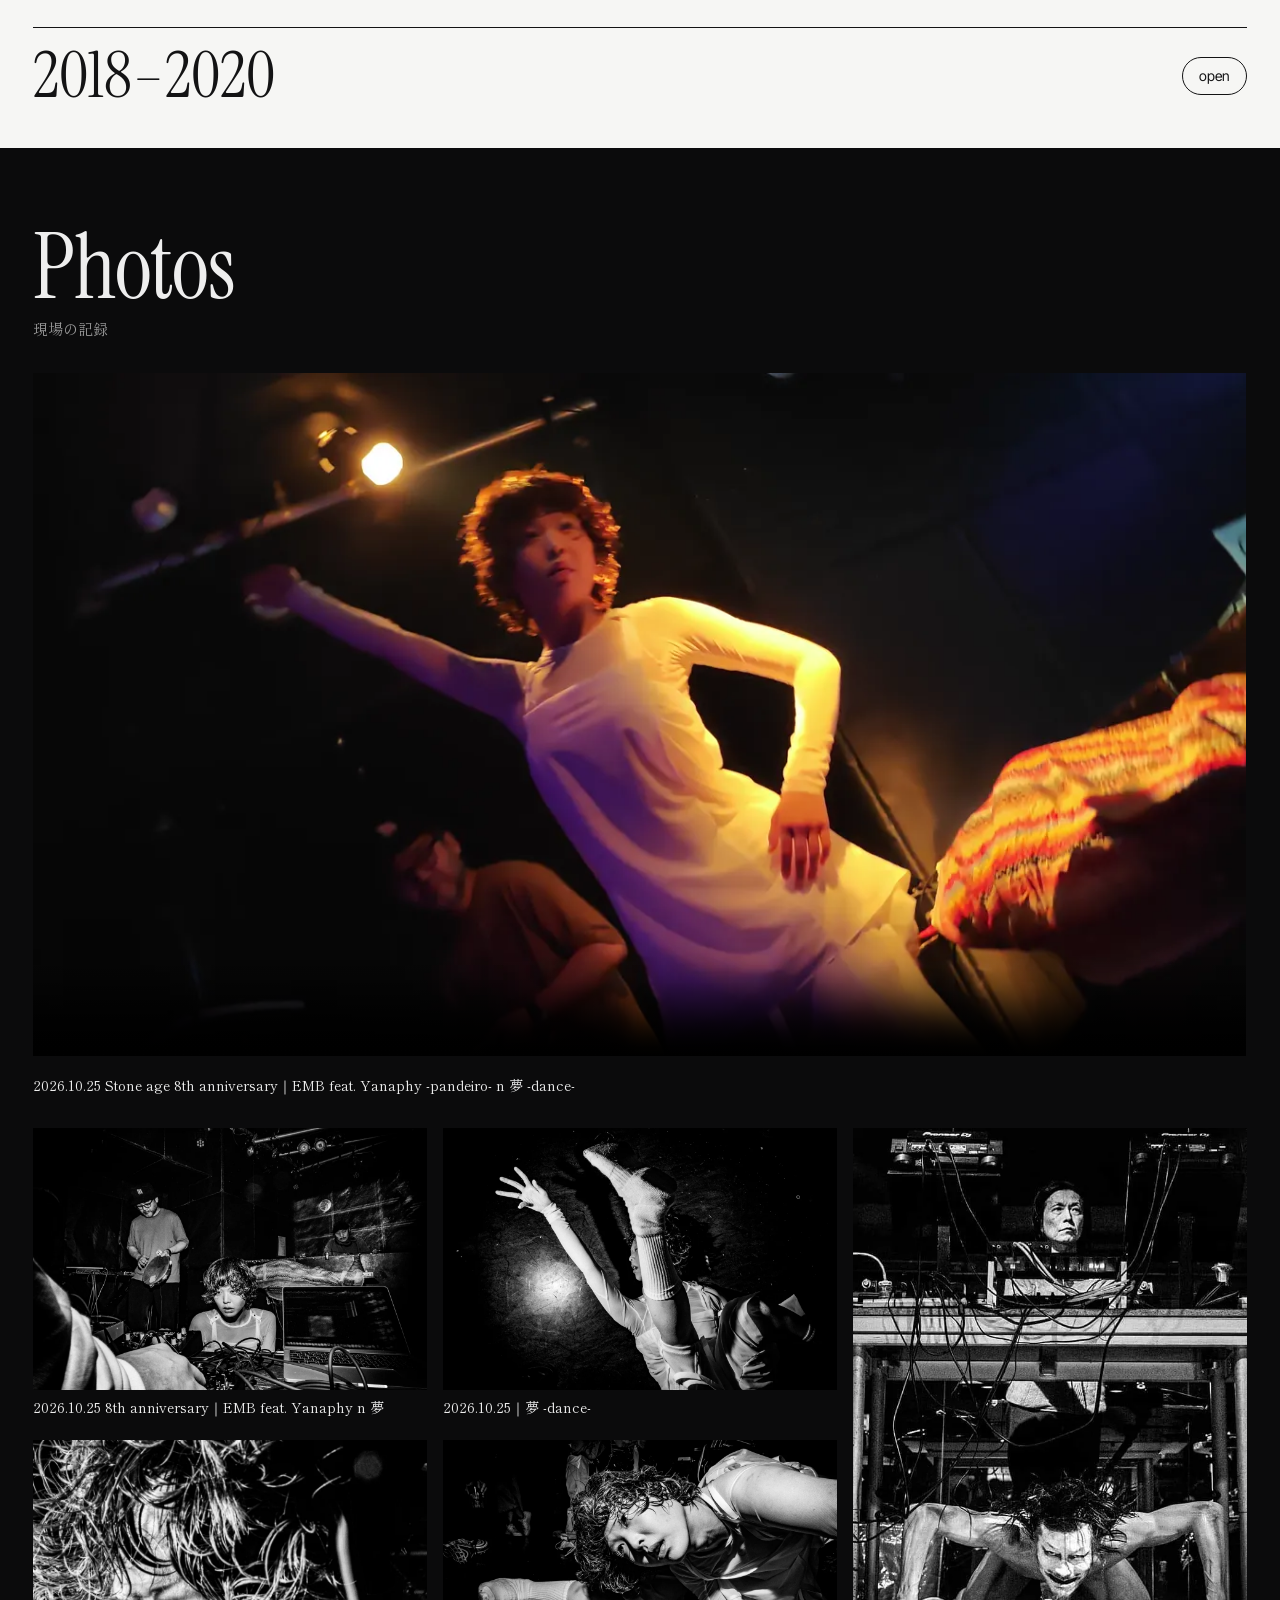
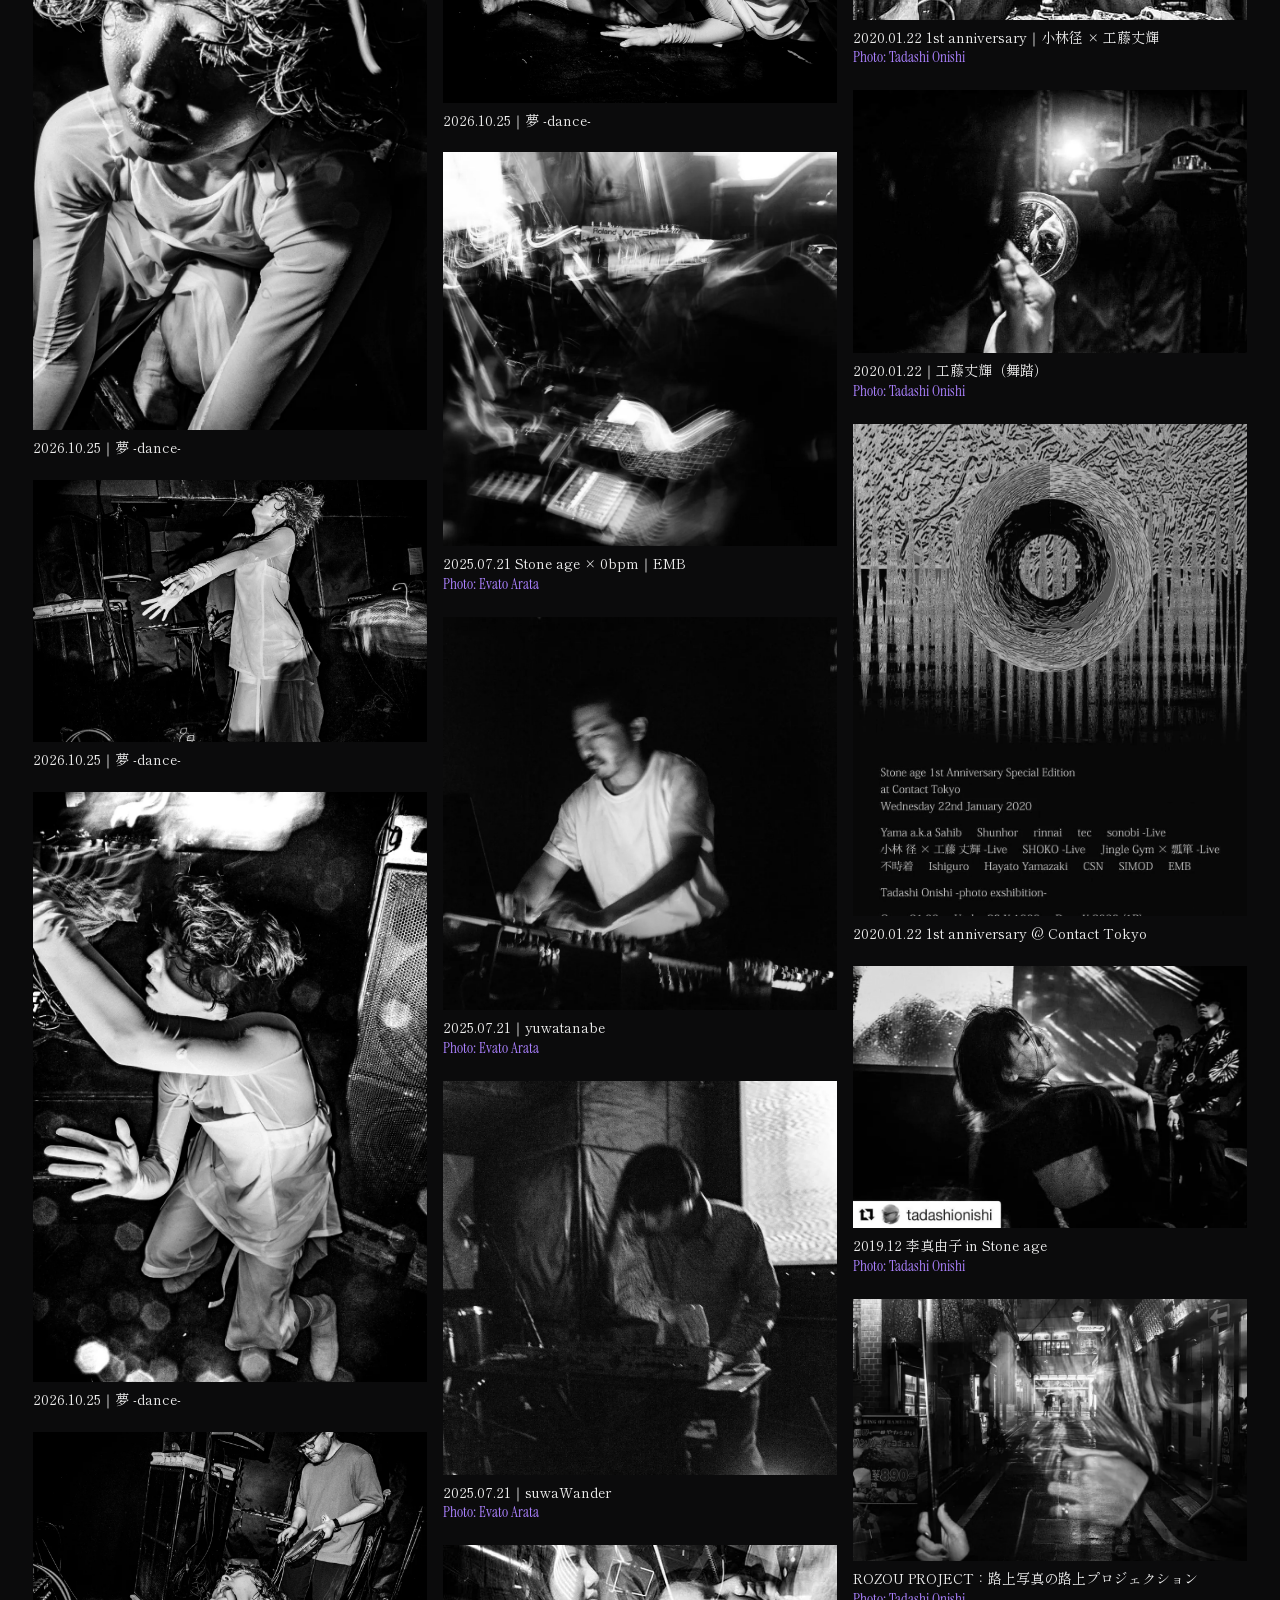
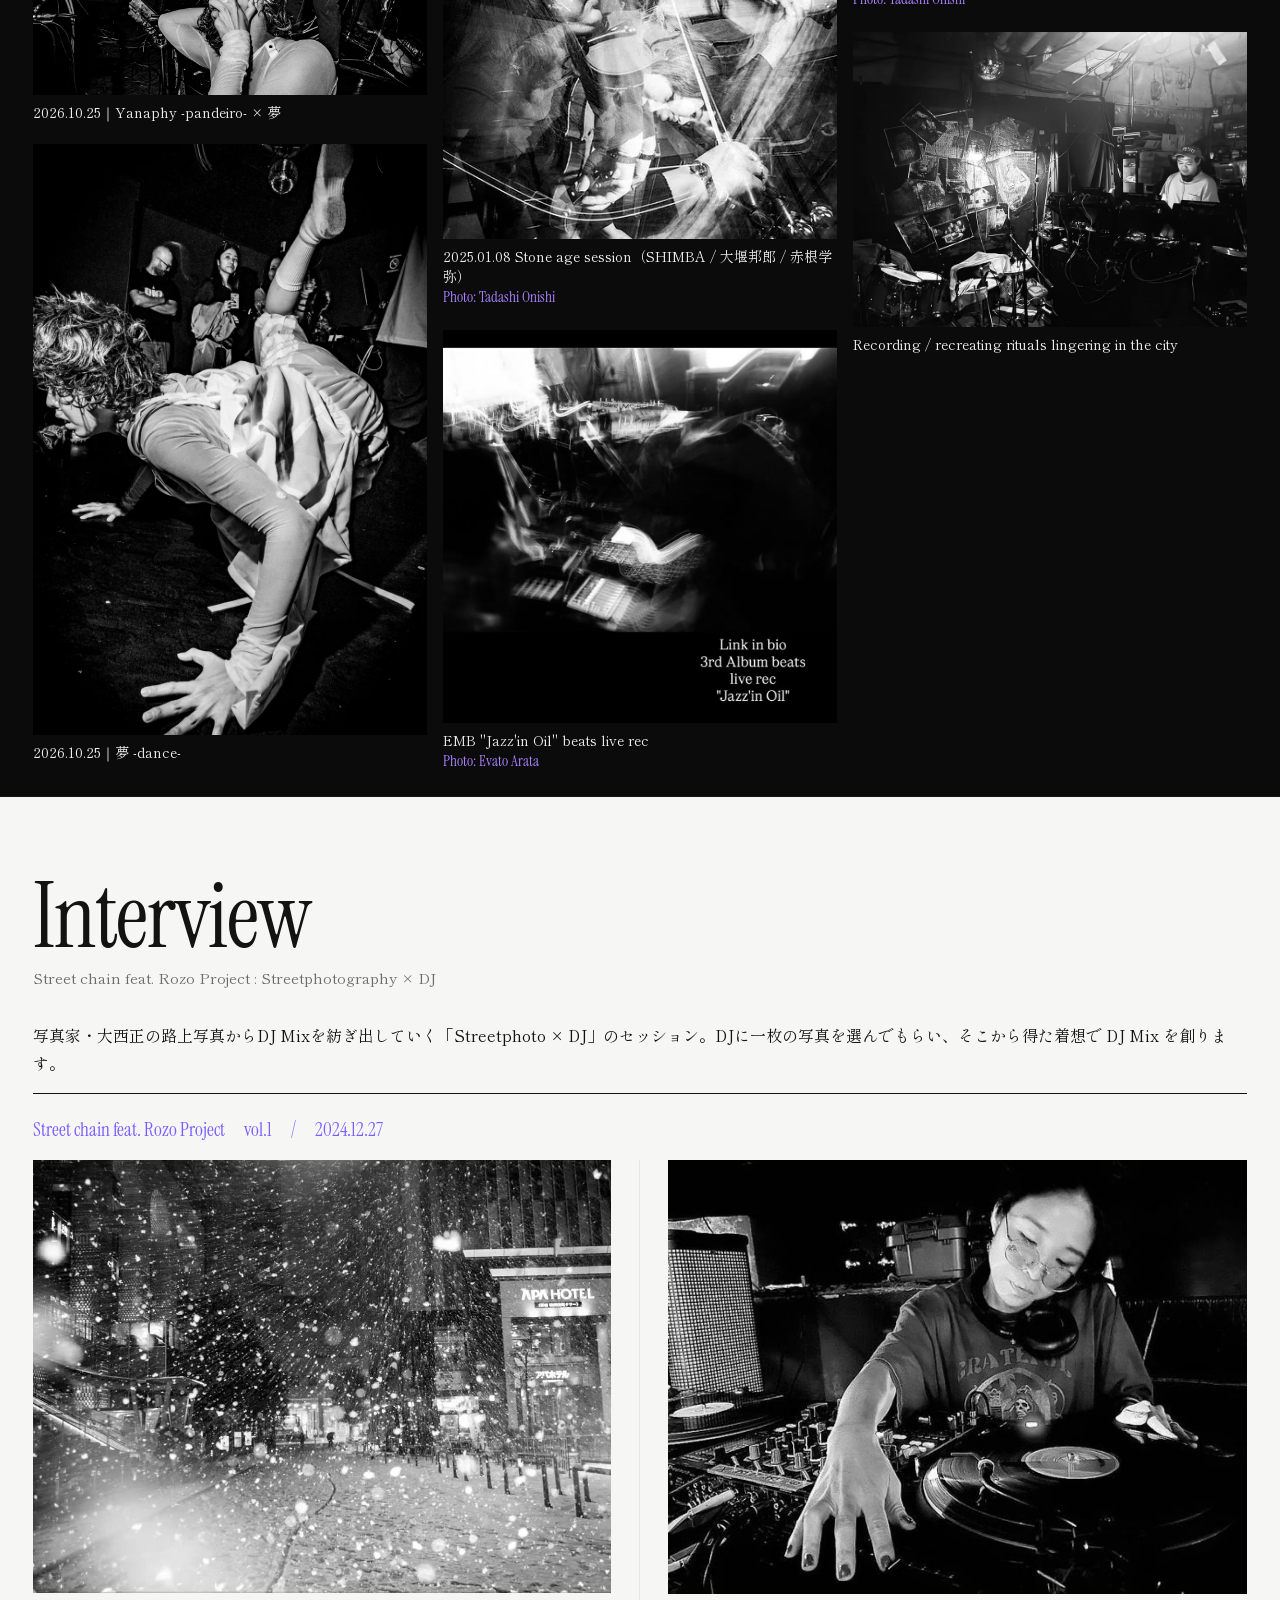
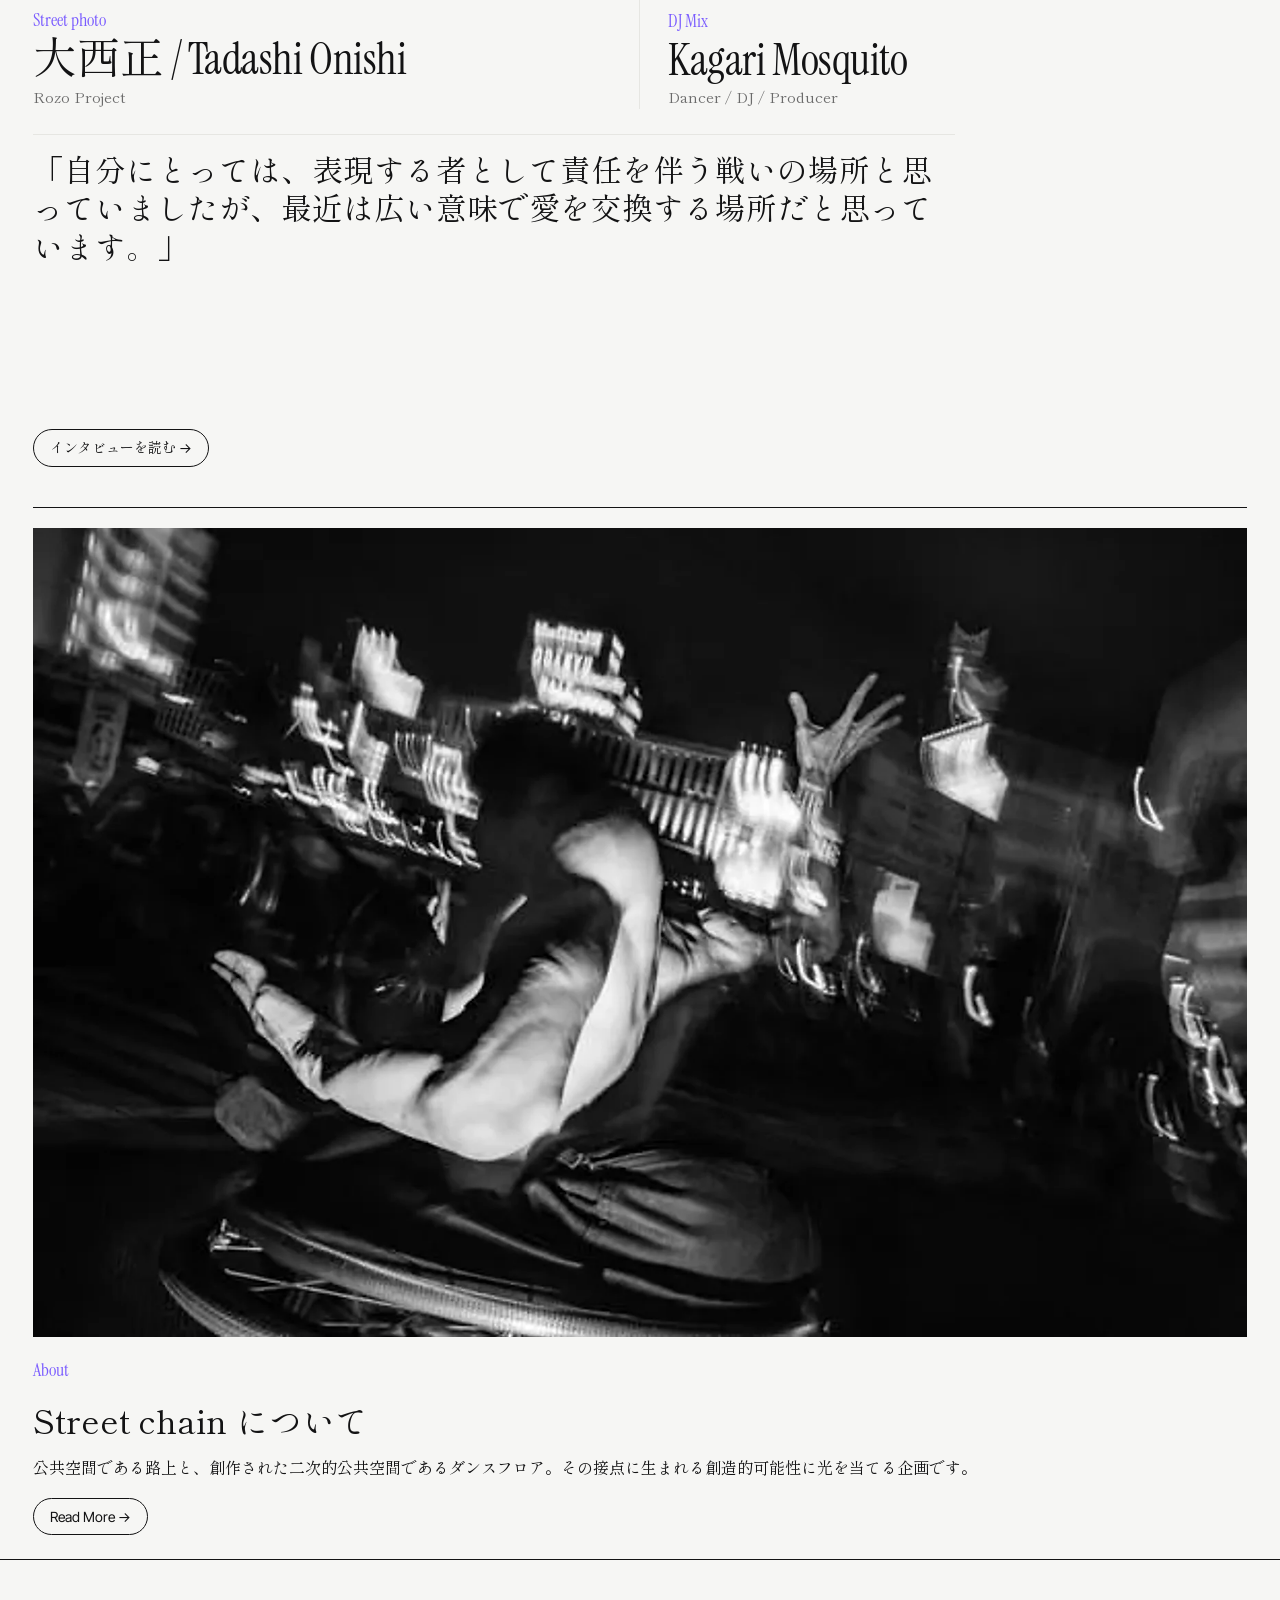
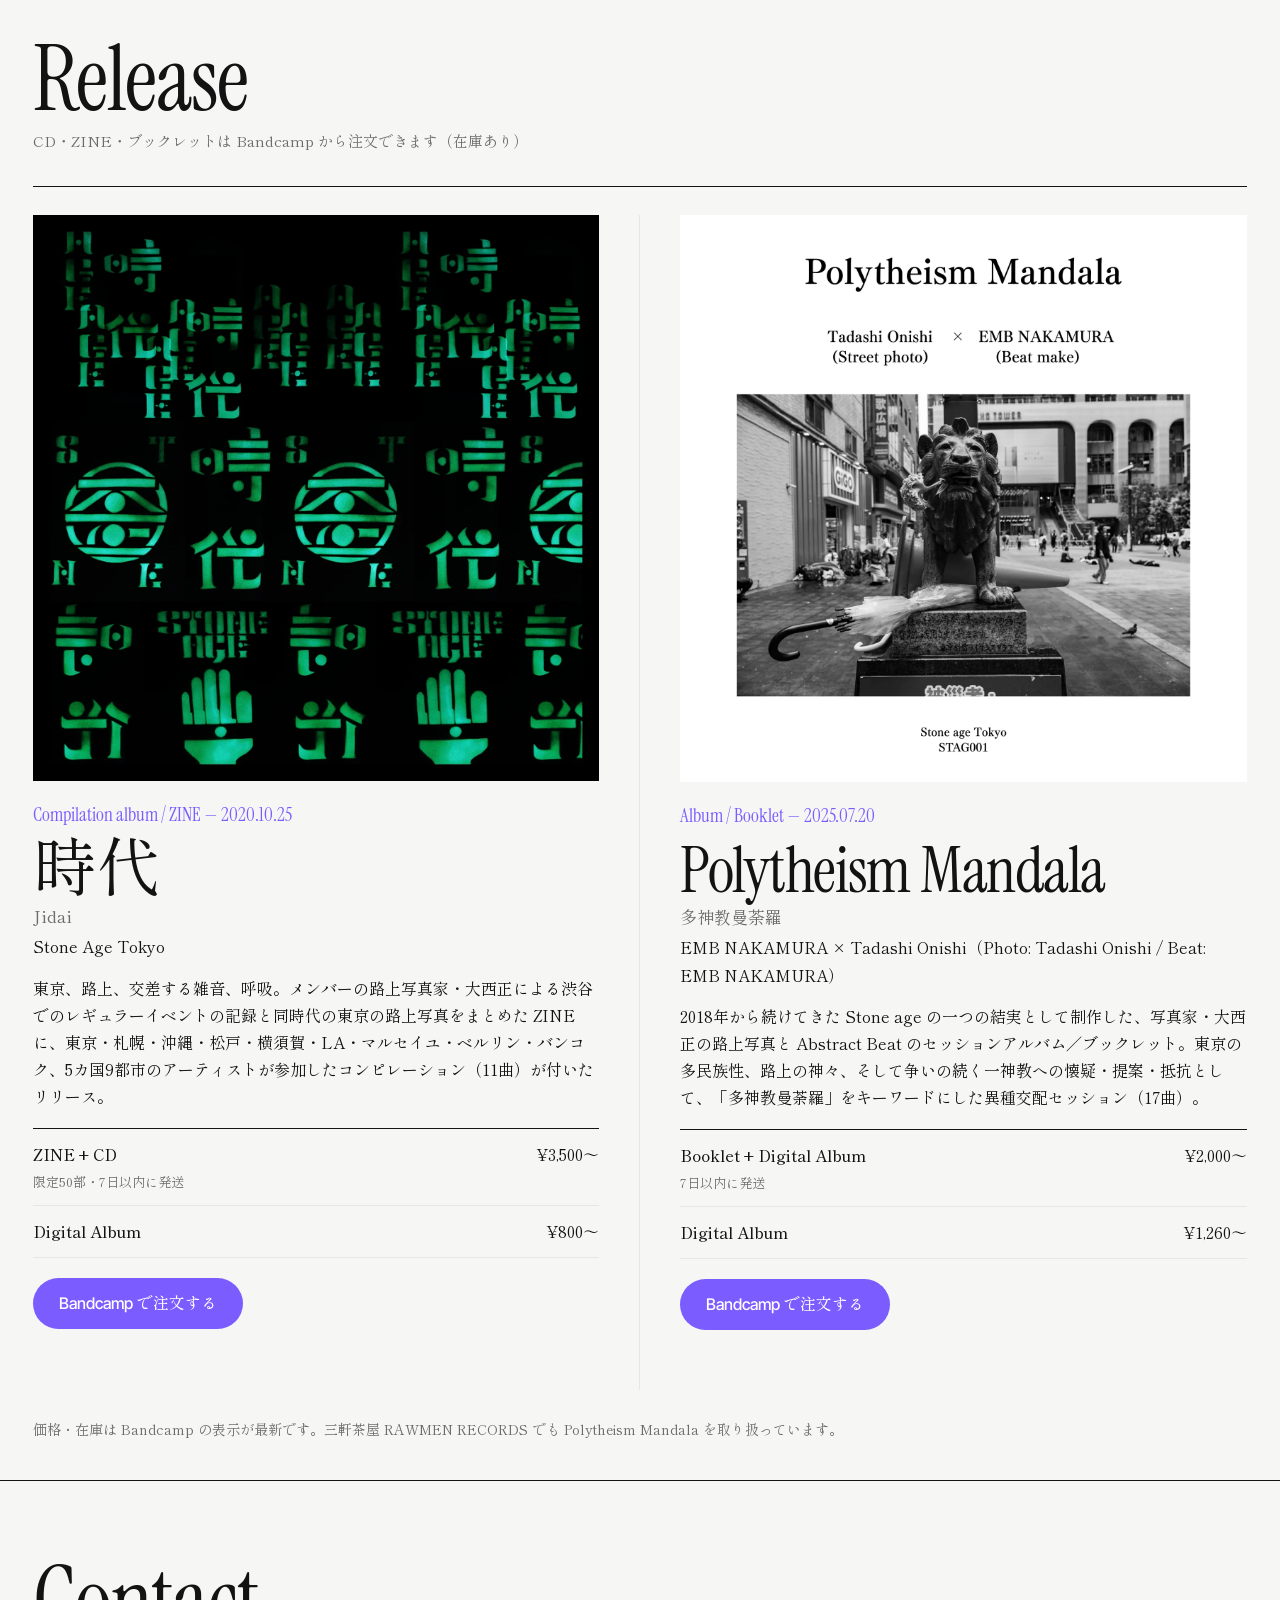
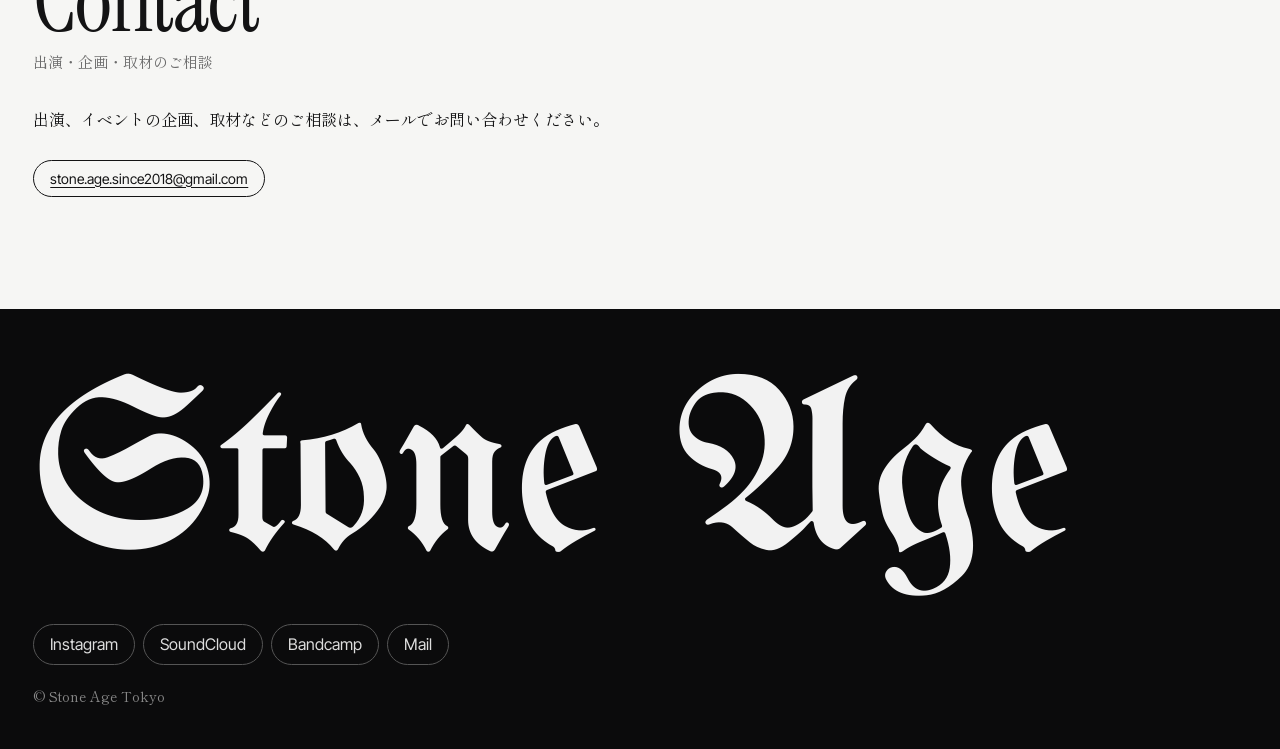
==== commit b8a80161: "10/25 8周年の写真と動画を追加、8周年を Archive へ移動 Co-Authored-By: Claude Opus 5.5 <noreply@anthropic.com>" ====
--- a/index.html
+++ b/index.html
@@ -47,7 +47,7 @@
     <h1 class="display"><span class="bl">Stone Age</span> Tokyo</h1>
     <div class="intro-row">
       <p class="intro-meta">Street photography × tribal / experimental music</p>
-      <a class="pill" href="#event">Next: 25 Oct 2026 — 8th anniversary</a>
+      <a class="pill" href="#photos">Photos: 25 Oct 2026 — 8th anniversary</a>
     </div>
     <p class="statement"><span class="ja">東京、路上、交差する雑音、呼吸。</span>Recording and recreating the rituals lingering in the city.</p>
   </div>
@@ -76,14 +76,21 @@
 
         <h3>Next Event</h3>
         <!-- 開催が終わったら、この article を下の Archive の先頭へ移し、ここは次の回に差し替える -->
+        <p class="meta">次回の開催は <a href="https://www.instagram.com/stone.age.tokyo/" target="_blank" rel="noopener">Instagram</a> でお知らせします。</p>
+
+<h3 style="margin-top:48px">Archive</h3>
+        <p class="meta">2018年に渋谷で始まり、偶数月の第1木曜日を中心に開催。Instagram の告知をもとに記録しています。</p>
+
+        <h4 class="year-title">2026</h4>
+
         <div class="event-grid">
-        <article class="event next-event">
+        <article class="event">
             <div>
               <a class="ev-img" href="assets/img/ig/20261025.webp" target="_blank" rel="noopener"><img src="assets/img/ig/20261025.webp" alt="2026.10.25 フライヤー" width="960" height="1200" loading="lazy"></a>
               <p class="date"><span class="dow">Sunday</span>2026.10.25</p>
             <h3>Stone age 8th anniversary</h3>
             <p class="venue">@ Heavysick Zero（中野）　18:00–23:00　ADV ¥2,000 / DOOR ¥3,000</p>
-            <p>2018年から続けてきた Stone age の8周年。Special Guest に GoRo the VibratiAn を迎え、MOSQUITO BITES THE RABBIT（Billie Jean & Kagari Mosquito）の新作シングルのリリースライブを行います。</p>
+            <p>2018年から続けてきた Stone age の8周年。Special Guest に GoRo the VibratiAn を迎え、MOSQUITO BITES THE RABBIT（Billie Jean & Kagari Mosquito）の新作シングルのリリースライブを行いました。<a href="#photos">当日の写真と映像</a></p>
             <ul class="lineup">
               <li><b>Guest Live</b>GoRo the VibratiAn</li>
               <li><b>Release Live</b>MOSQUITO BITES THE RABBIT（Billie Jean & Kagari Mosquito）</li>
@@ -119,14 +126,7 @@
             </details>
           </div>
         </article>
-        </div>
-
-<h3 style="margin-top:48px">Archive</h3>
-        <p class="meta">2018年に渋谷で始まり、偶数月の第1木曜日を中心に開催。Instagram の告知をもとに記録しています。</p>
-
-        <h4 class="year-title">2026</h4>
-
-        <div class="event-grid">
+
         <article class="event">
             <div>
               <a class="ev-img" href="assets/img/ig/20260327.webp" target="_blank" rel="noopener"><img src="assets/img/ig/20260327.webp" alt="2026.03.27 フライヤー" width="960" height="1199" loading="lazy"></a>
@@ -652,7 +652,43 @@
       <div class="wrap">
         <h2 class="section-title">Photos</h2>
         <p class="section-sub">現場の記録</p>
+        <figure class="photo-video">
+          <div class="video"><video src="assets/video/20261025-emb.mp4" poster="assets/video/20261025-emb.webp" controls playsinline preload="none"></video></div>
+          <figcaption>2026.10.25 Stone age 8th anniversary｜EMB feat. Yanaphy -pandeiro- n 夢 -dance-</figcaption>
+        </figure>
         <div class="gallery">
+          <figure>
+            <a href="assets/img/ig/20261025p2.webp" target="_blank" rel="noopener"><img src="assets/img/ig/20261025p2.webp" alt="2026.10.25 8th anniversary｜EMB feat. Yanaphy n 夢" width="1280" height="854" loading="lazy"></a>
+            <figcaption>2026.10.25 8th anniversary｜EMB feat. Yanaphy n 夢</figcaption>
+          </figure>
+          <figure>
+            <a href="assets/img/ig/20261025p4.webp" target="_blank" rel="noopener"><img src="assets/img/ig/20261025p4.webp" alt="2026.10.25｜夢 -dance-" width="854" height="1280" loading="lazy"></a>
+            <figcaption>2026.10.25｜夢 -dance-</figcaption>
+          </figure>
+          <figure>
+            <a href="assets/img/ig/20261025p1.webp" target="_blank" rel="noopener"><img src="assets/img/ig/20261025p1.webp" alt="2026.10.25｜夢 -dance-" width="1280" height="854" loading="lazy"></a>
+            <figcaption>2026.10.25｜夢 -dance-</figcaption>
+          </figure>
+          <figure>
+            <a href="assets/img/ig/20261025p5.webp" target="_blank" rel="noopener"><img src="assets/img/ig/20261025p5.webp" alt="2026.10.25｜夢 -dance-" width="854" height="1280" loading="lazy"></a>
+            <figcaption>2026.10.25｜夢 -dance-</figcaption>
+          </figure>
+          <figure>
+            <a href="assets/img/ig/20261025p3.webp" target="_blank" rel="noopener"><img src="assets/img/ig/20261025p3.webp" alt="2026.10.25｜Yanaphy -pandeiro- × 夢" width="1280" height="854" loading="lazy"></a>
+            <figcaption>2026.10.25｜Yanaphy -pandeiro- × 夢</figcaption>
+          </figure>
+          <figure>
+            <a href="assets/img/ig/20261025p7.webp" target="_blank" rel="noopener"><img src="assets/img/ig/20261025p7.webp" alt="2026.10.25｜夢 -dance-" width="854" height="1280" loading="lazy"></a>
+            <figcaption>2026.10.25｜夢 -dance-</figcaption>
+          </figure>
+          <figure>
+            <a href="assets/img/ig/20261025p6.webp" target="_blank" rel="noopener"><img src="assets/img/ig/20261025p6.webp" alt="2026.10.25｜夢 -dance-" width="1280" height="854" loading="lazy"></a>
+            <figcaption>2026.10.25｜夢 -dance-</figcaption>
+          </figure>
+          <figure>
+            <a href="assets/img/ig/20261025p8.webp" target="_blank" rel="noopener"><img src="assets/img/ig/20261025p8.webp" alt="2026.10.25｜夢 -dance-" width="1280" height="854" loading="lazy"></a>
+            <figcaption>2026.10.25｜夢 -dance-</figcaption>
+          </figure>
           <figure>
             <a href="assets/img/ig/20250721p3.webp" target="_blank" rel="noopener"><img src="assets/img/ig/20250721p3.webp" alt="2025.07.21 Stone age × 0bpm｜EMB" width="960" height="960" loading="lazy"></a>
             <figcaption>2025.07.21 Stone age × 0bpm｜EMB<span>Photo: Evato Arata</span></figcaption>
--- a/assets/style.css
+++ b/assets/style.css
@@ -113,7 +113,9 @@
 .timetable .grid-2 { margin-top: 14px; gap: 12px 28px; }
 .flyer { width: 100%; }
 .video { position: relative; aspect-ratio: 16 / 9; margin: 0 0 12px; background: var(--ink); }
-.video iframe { position: absolute; inset: 0; width: 100%; height: 100%; border: 0; }
+.video iframe, .video video { position: absolute; inset: 0; width: 100%; height: 100%; border: 0; }
+.photo-video { margin: 0 0 32px; }
+.photo-video figcaption { padding: 8px 0 0; font-size: 14px; line-height: 1.4; }
 
 /* 次回イベント：大きく */
 .event.next-event { grid-column: 1 / -1; }
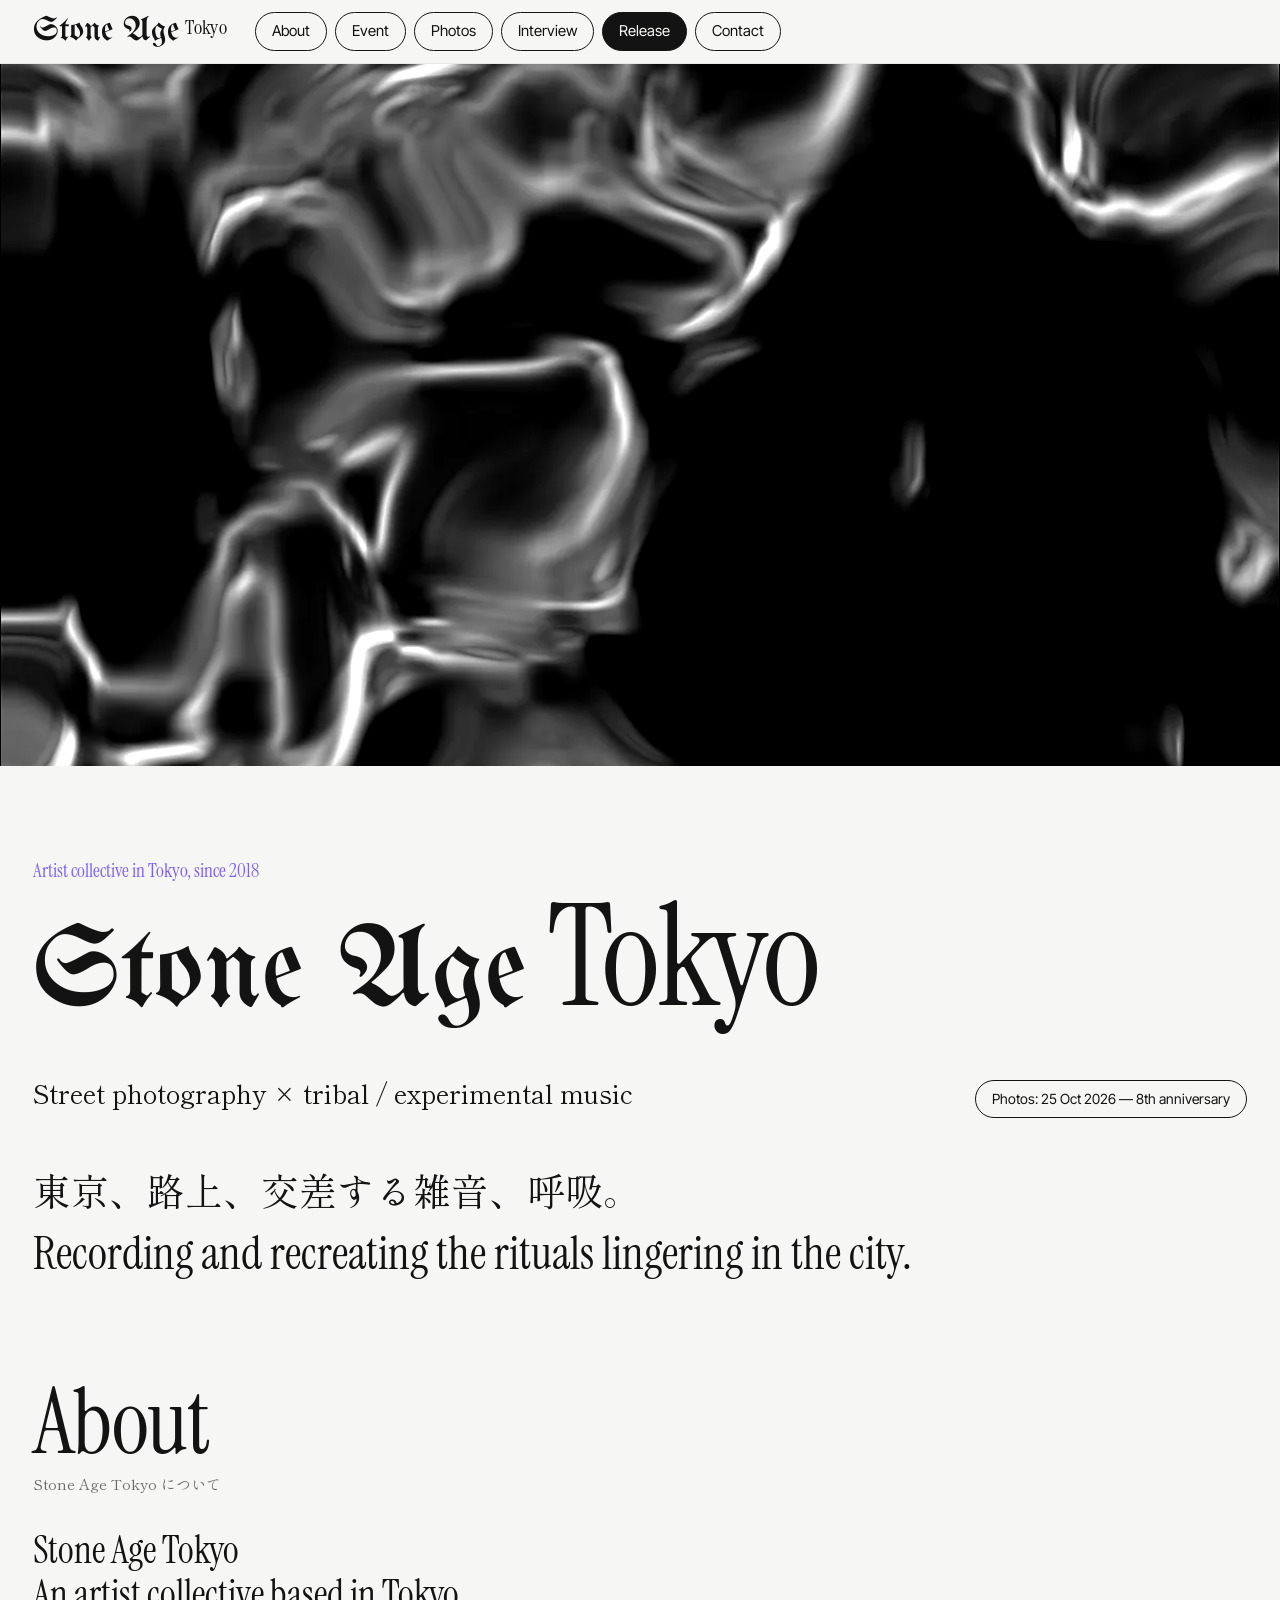
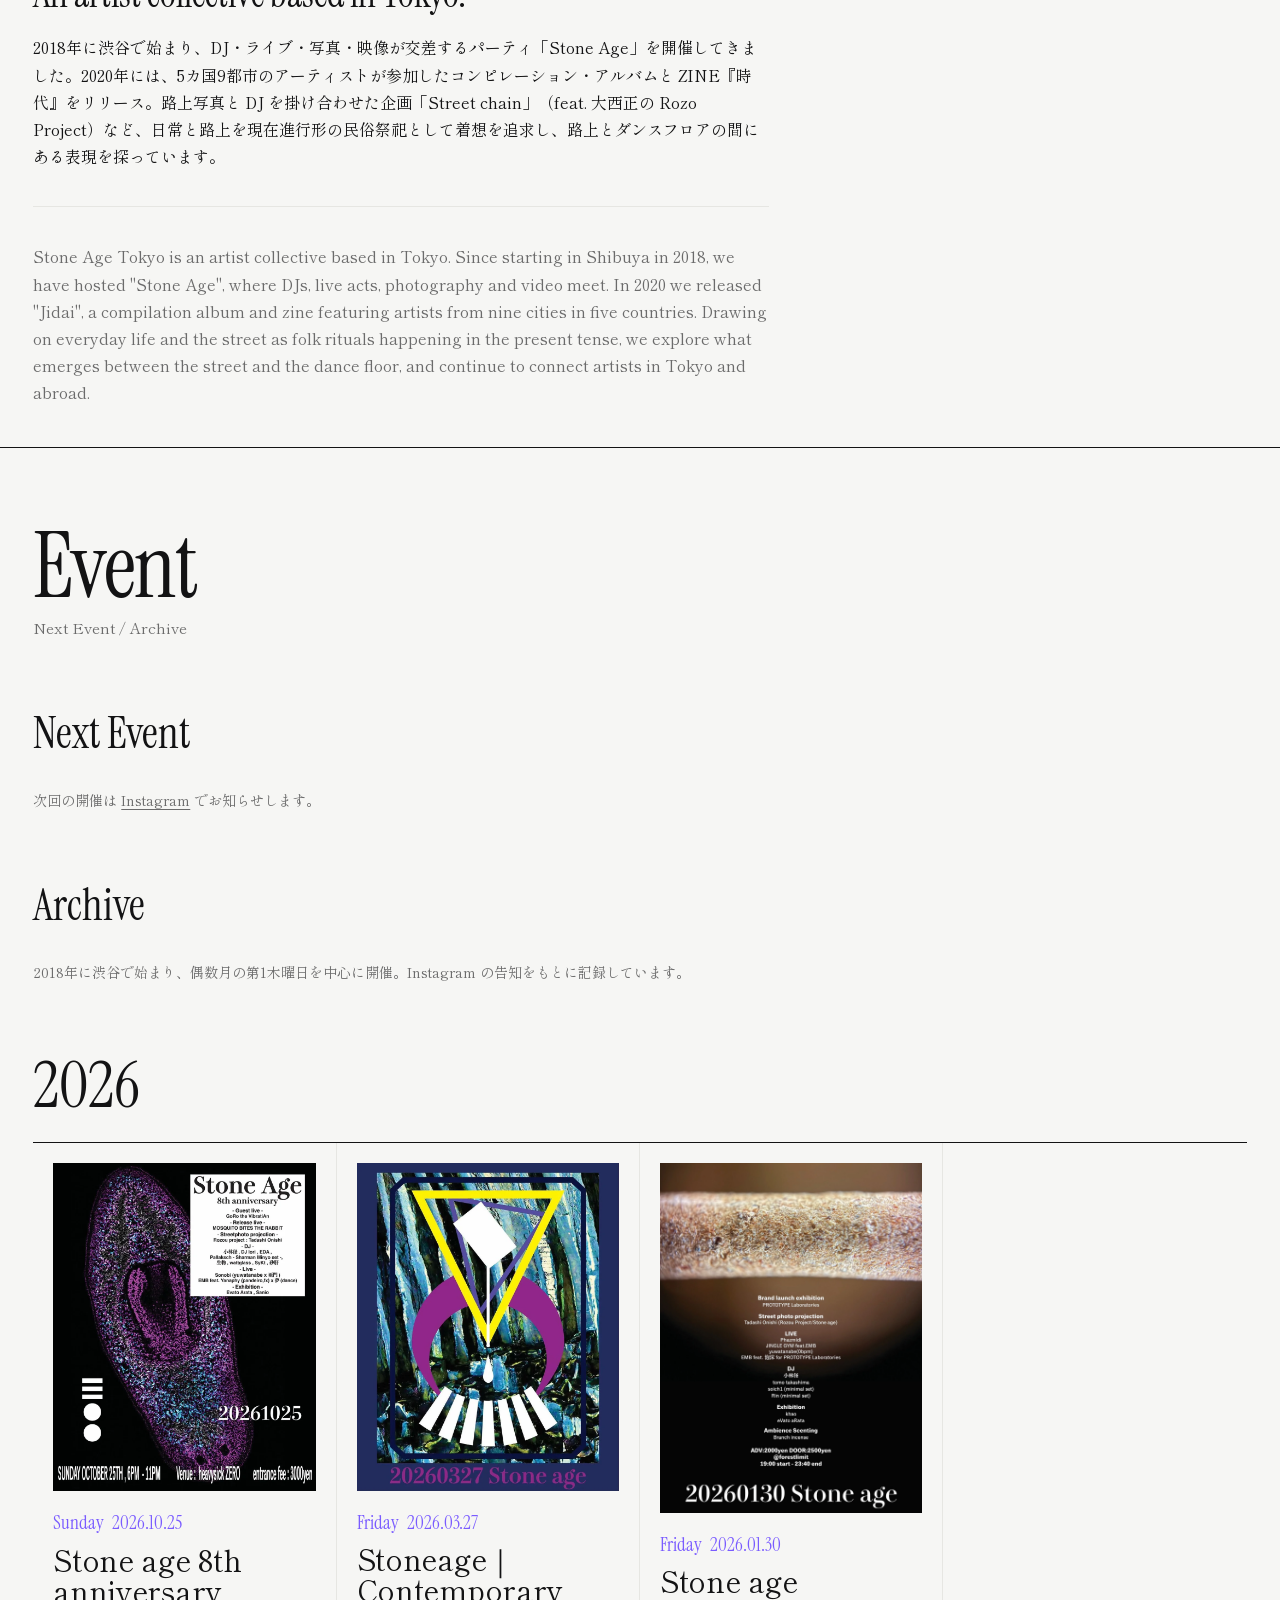
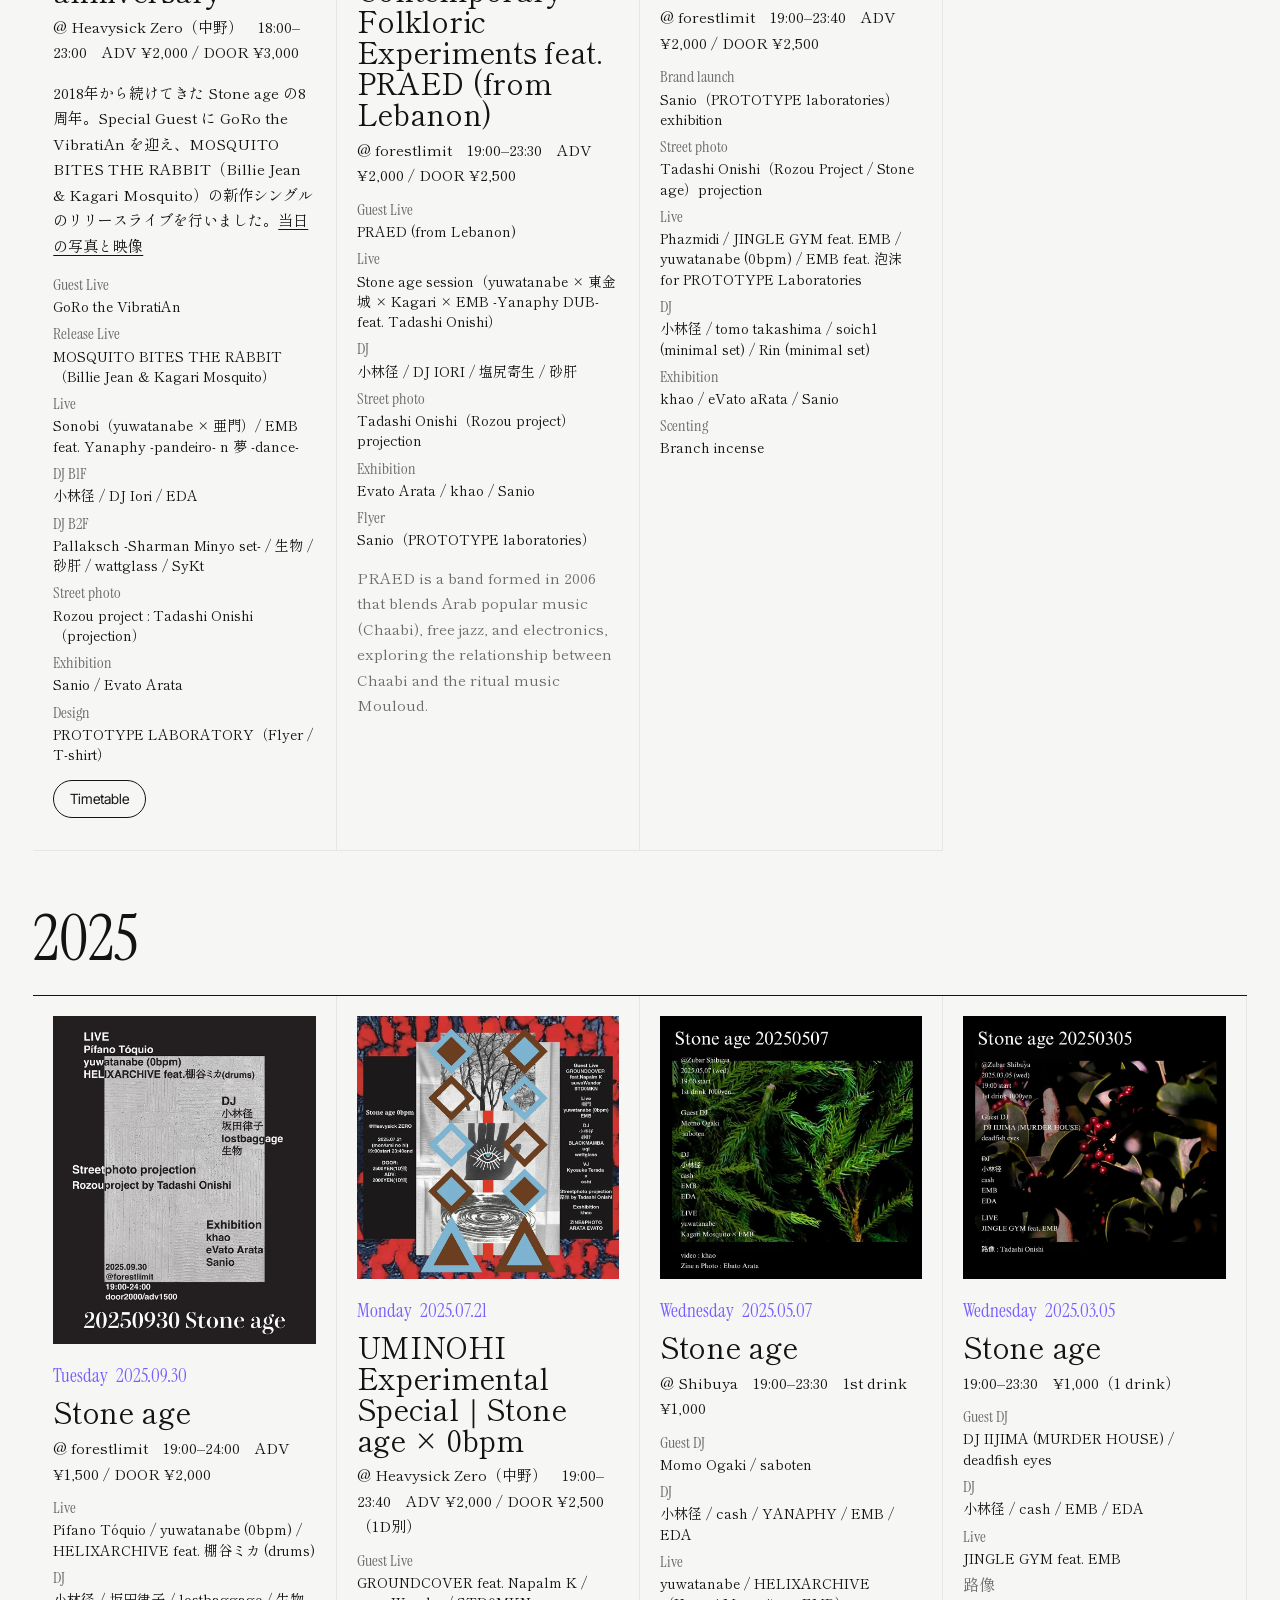
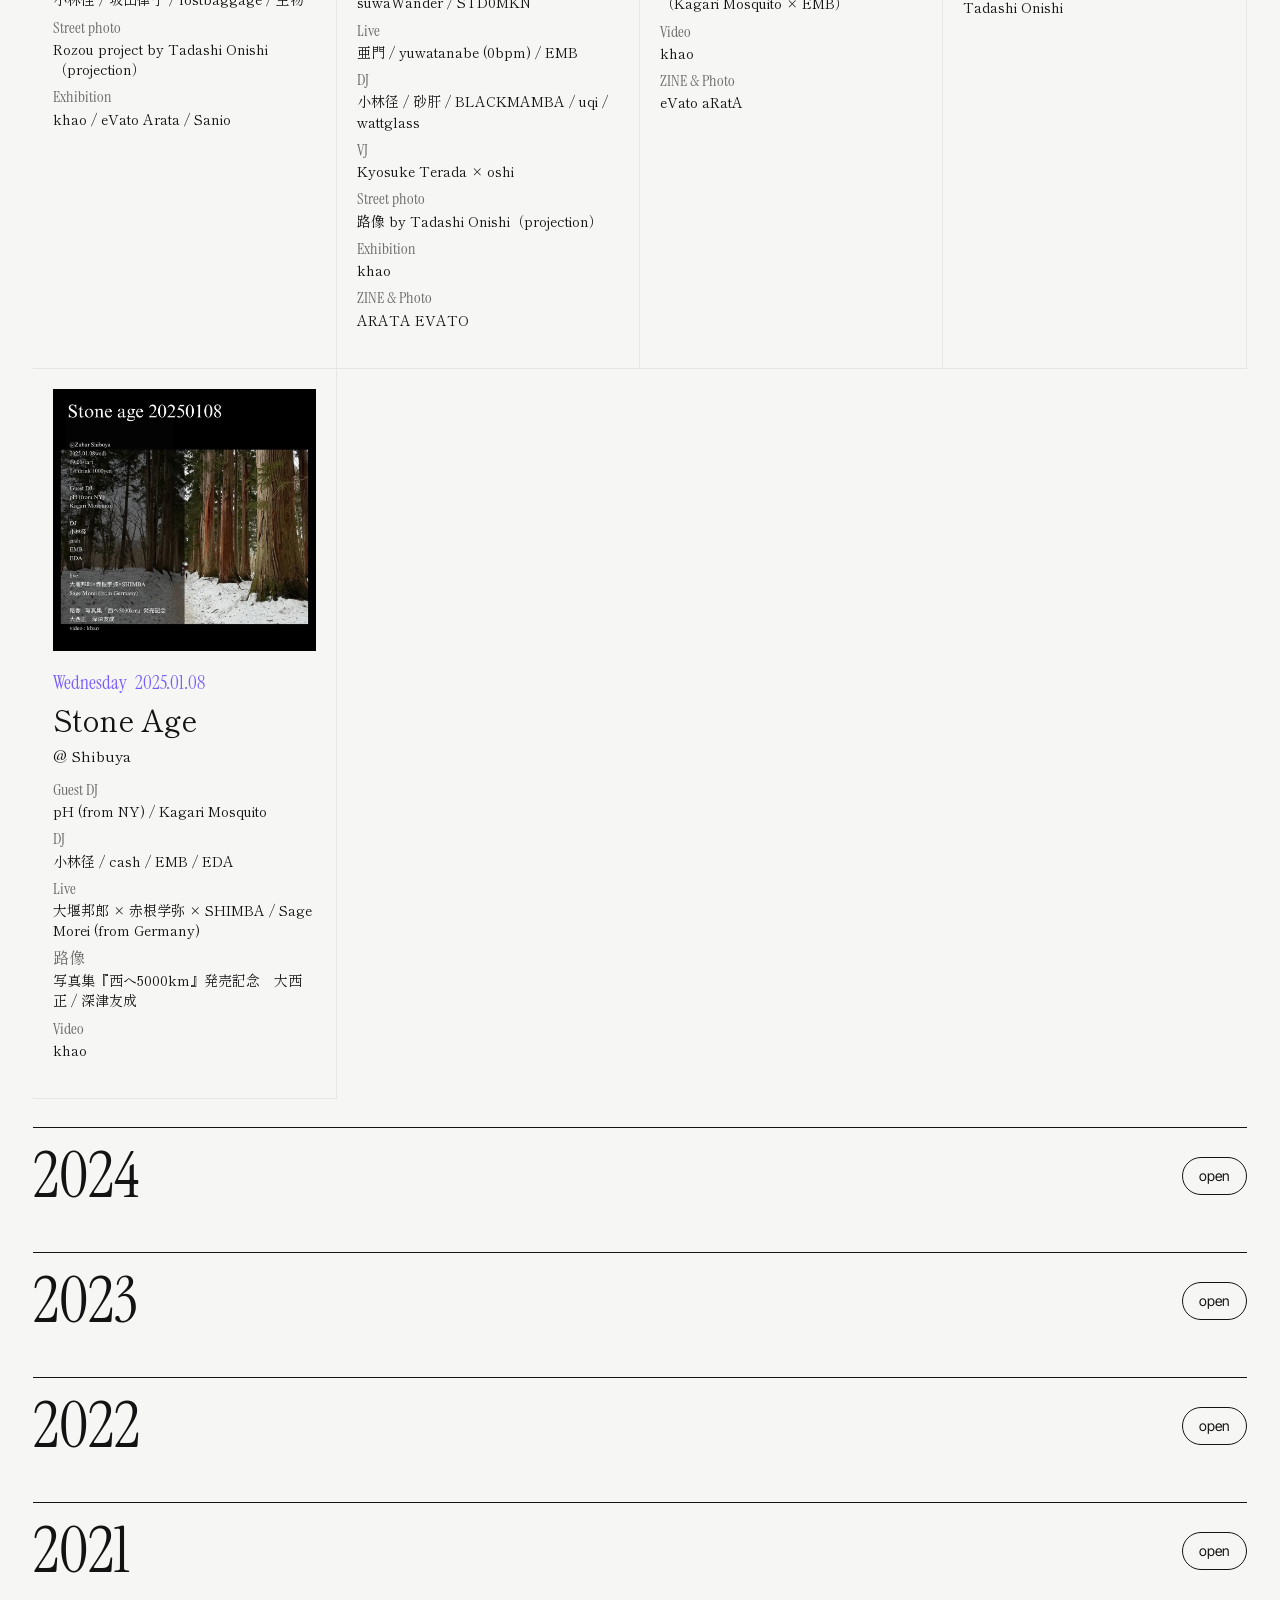
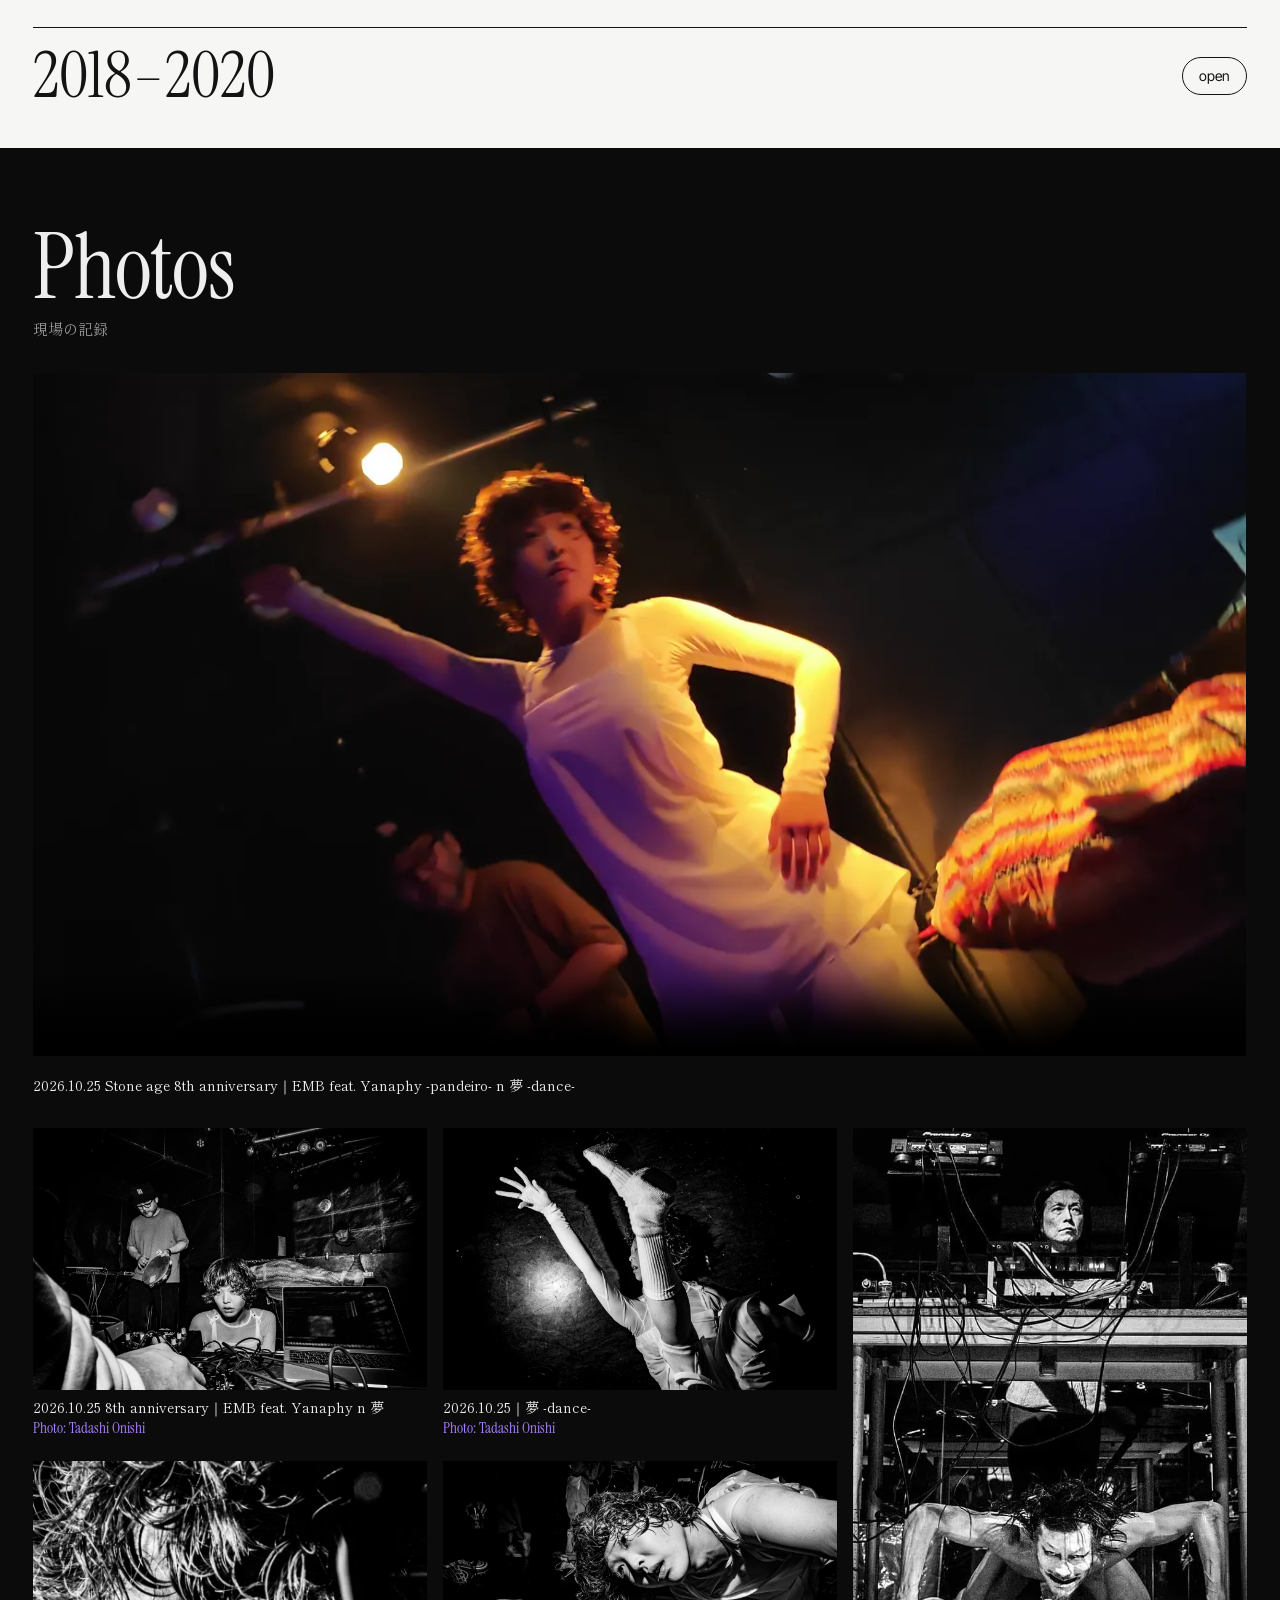
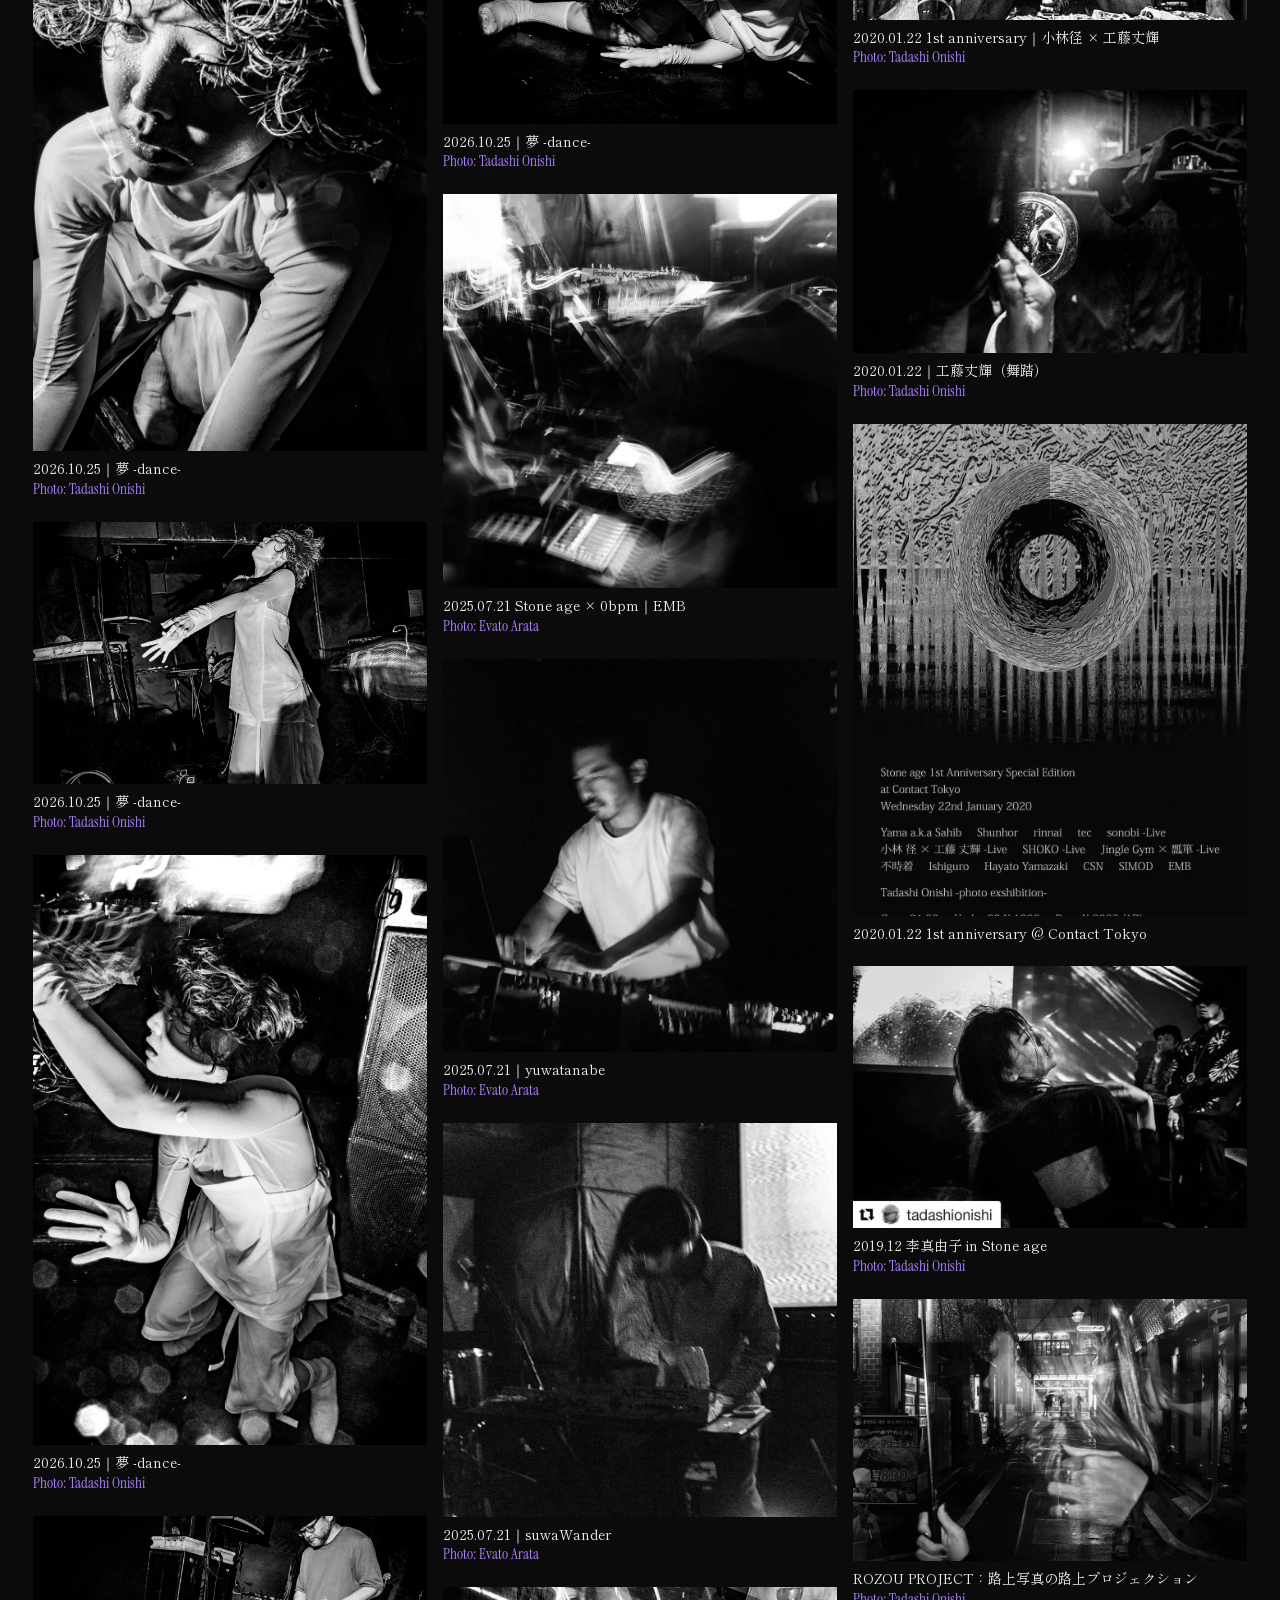
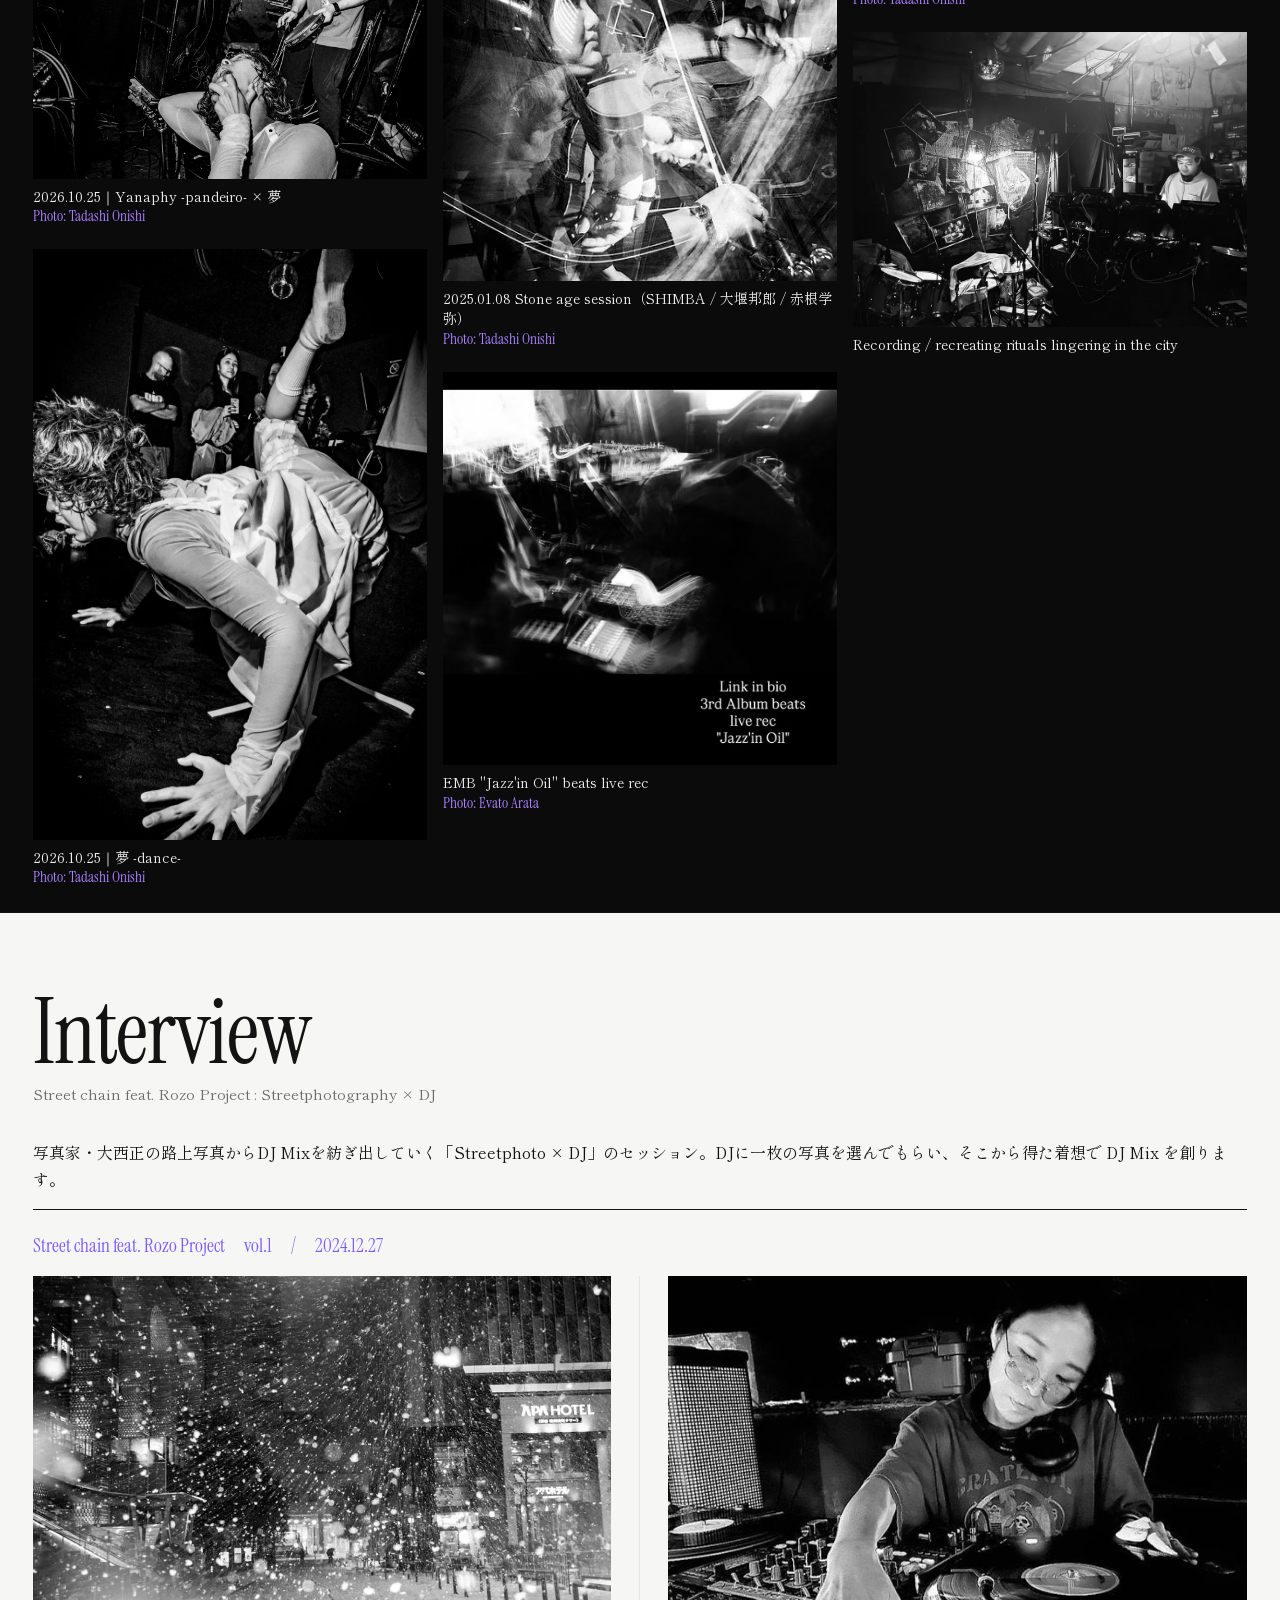
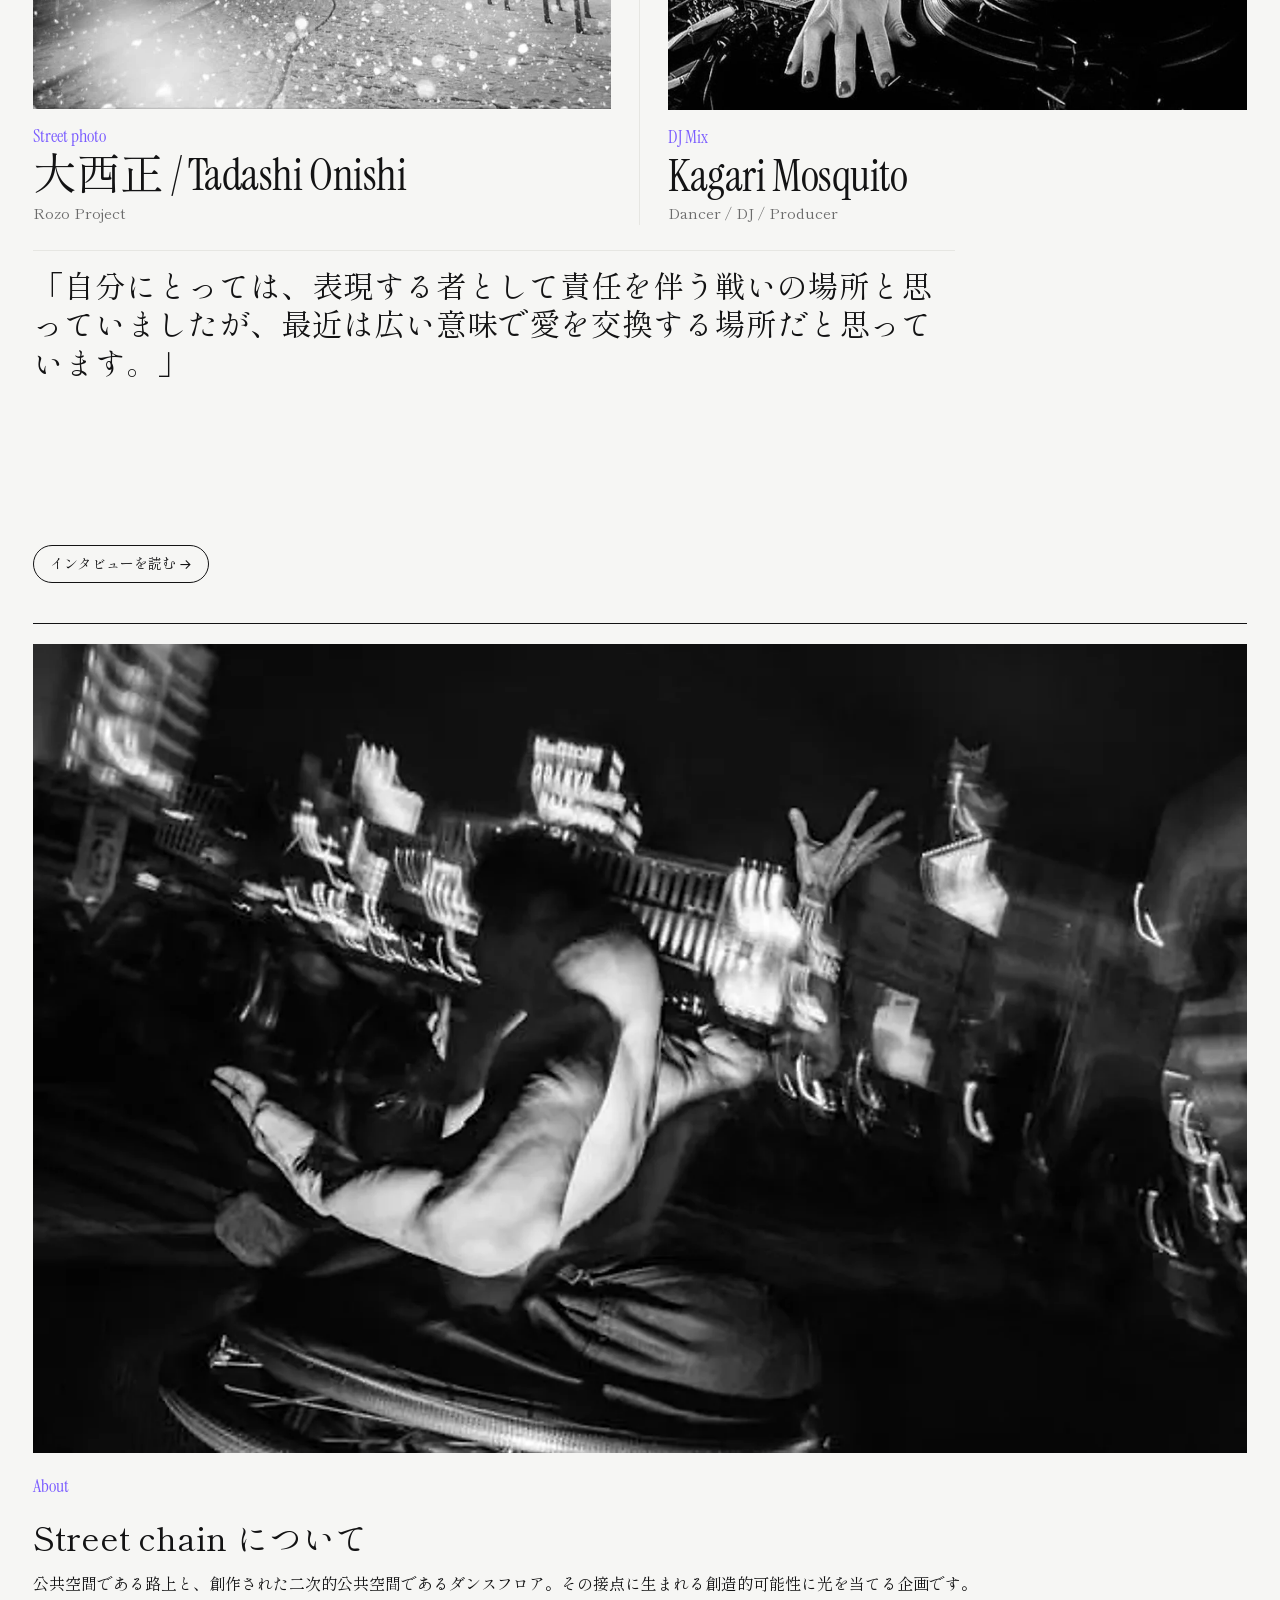
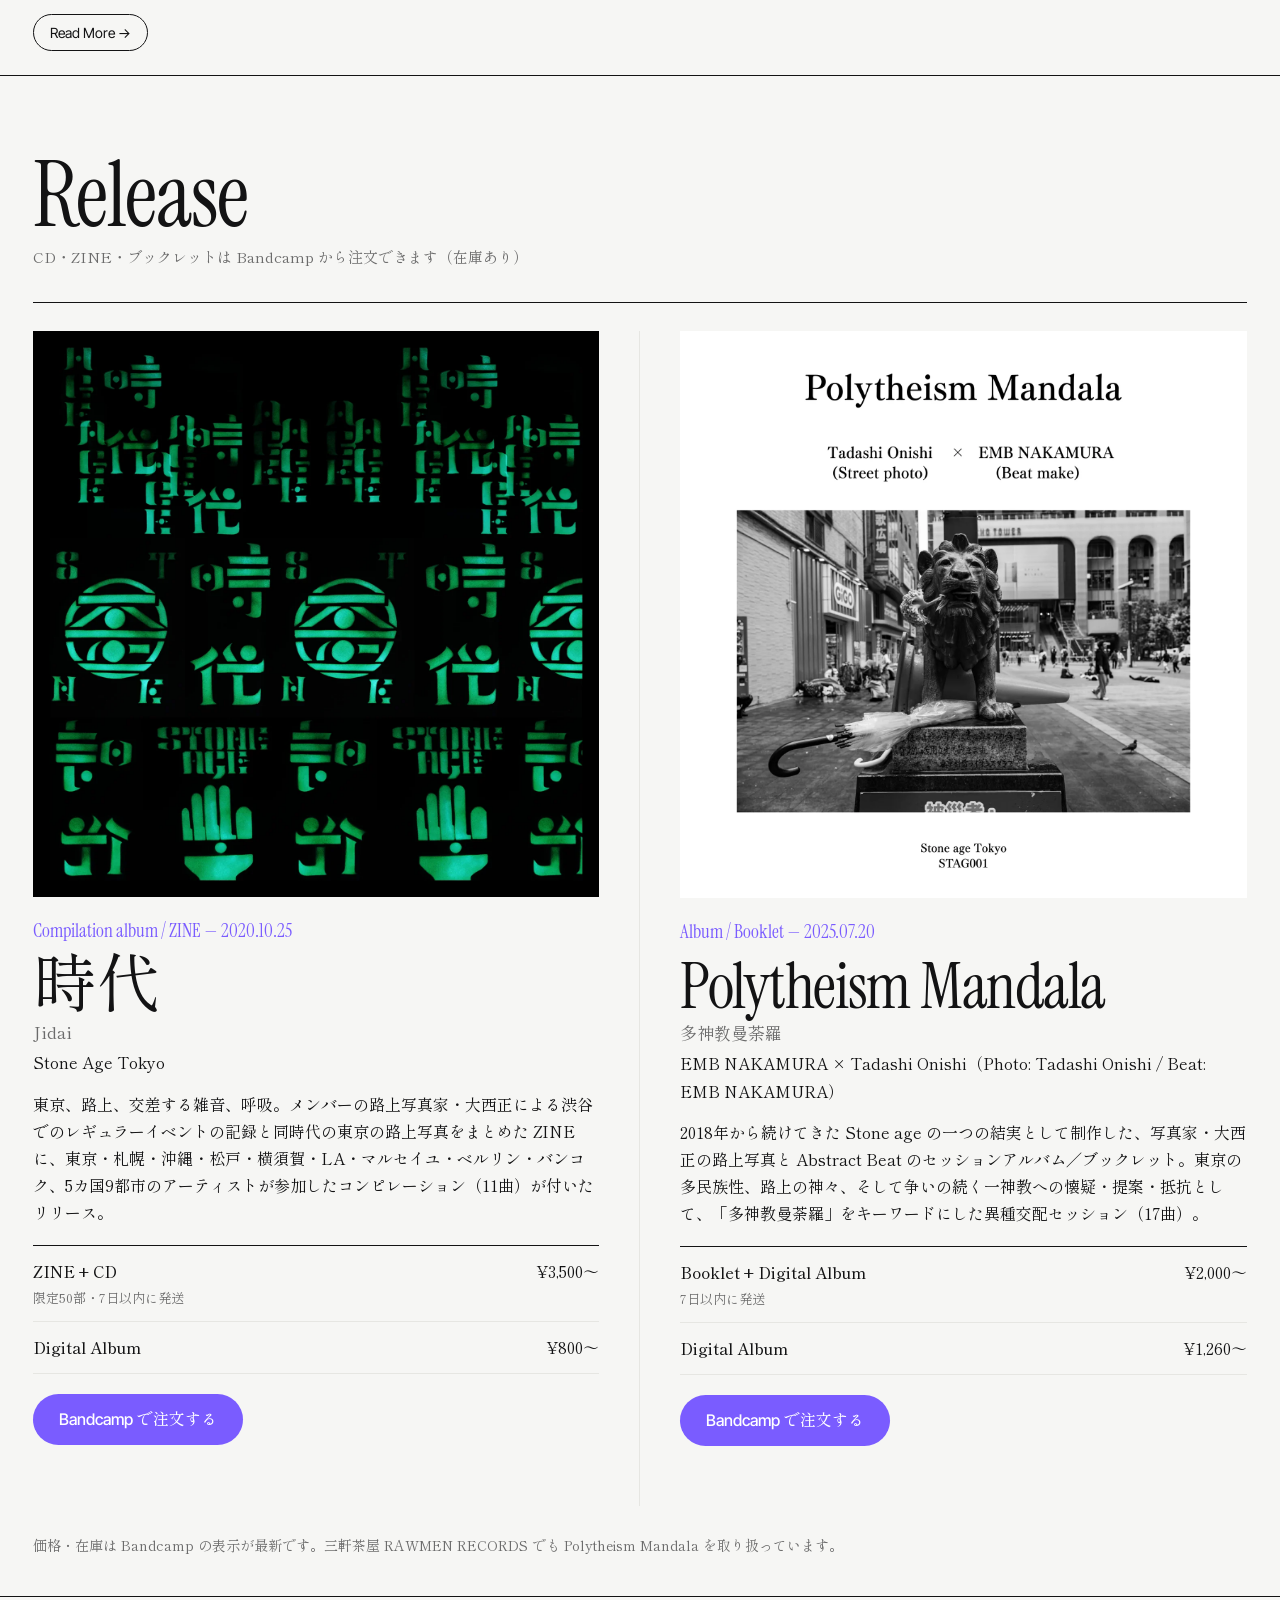
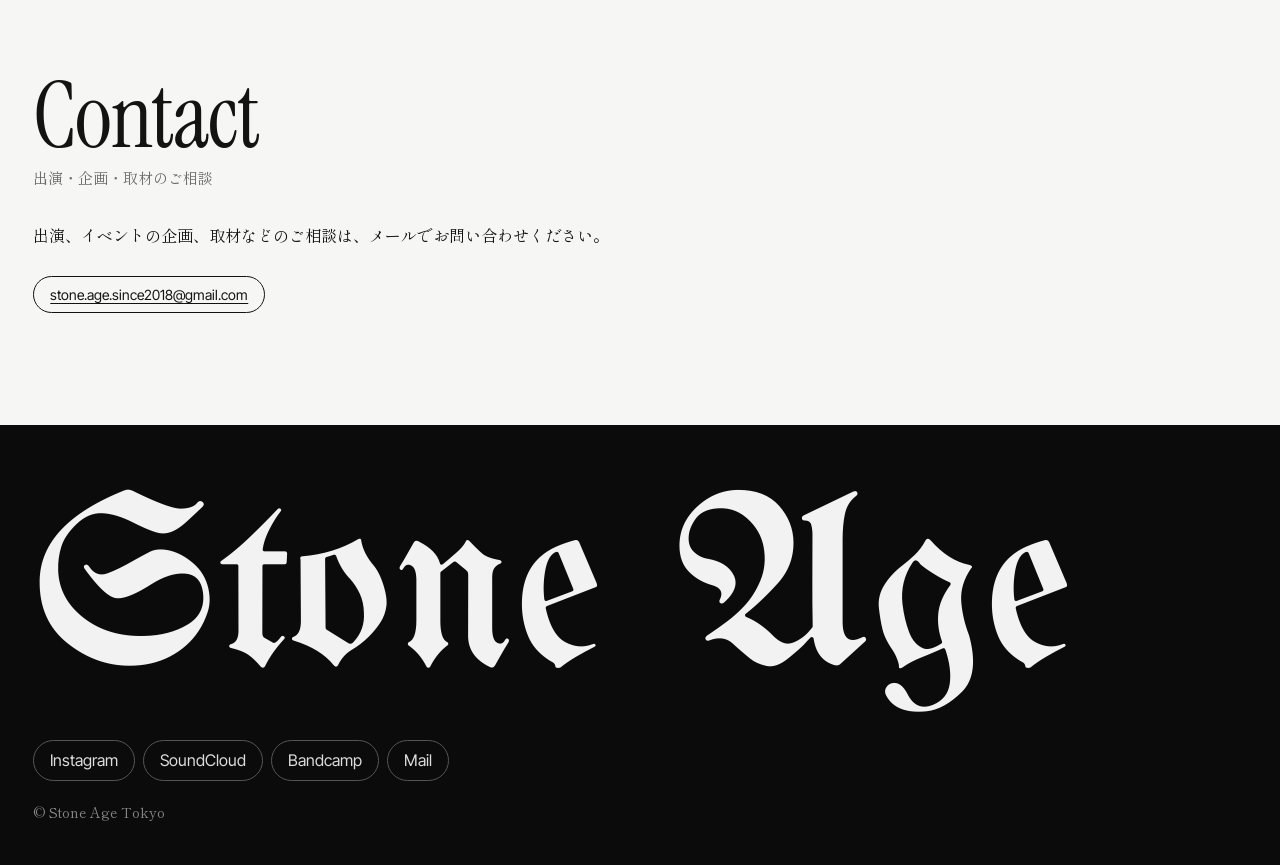
==== commit 83c429ff: "10/25 の写真に撮影者クレジット（Tadashi Onishi）を追加 Co-Authored-By: Claude Opus 5.5 <noreply@anthropic.com>" ====
--- a/index.html
+++ b/index.html
@@ -659,35 +659,35 @@
         <div class="gallery">
           <figure>
             <a href="assets/img/ig/20261025p2.webp" target="_blank" rel="noopener"><img src="assets/img/ig/20261025p2.webp" alt="2026.10.25 8th anniversary｜EMB feat. Yanaphy n 夢" width="1280" height="854" loading="lazy"></a>
-            <figcaption>2026.10.25 8th anniversary｜EMB feat. Yanaphy n 夢</figcaption>
+            <figcaption>2026.10.25 8th anniversary｜EMB feat. Yanaphy n 夢<span>Photo: Tadashi Onishi</span></figcaption>
           </figure>
           <figure>
             <a href="assets/img/ig/20261025p4.webp" target="_blank" rel="noopener"><img src="assets/img/ig/20261025p4.webp" alt="2026.10.25｜夢 -dance-" width="854" height="1280" loading="lazy"></a>
-            <figcaption>2026.10.25｜夢 -dance-</figcaption>
+            <figcaption>2026.10.25｜夢 -dance-<span>Photo: Tadashi Onishi</span></figcaption>
           </figure>
           <figure>
             <a href="assets/img/ig/20261025p1.webp" target="_blank" rel="noopener"><img src="assets/img/ig/20261025p1.webp" alt="2026.10.25｜夢 -dance-" width="1280" height="854" loading="lazy"></a>
-            <figcaption>2026.10.25｜夢 -dance-</figcaption>
+            <figcaption>2026.10.25｜夢 -dance-<span>Photo: Tadashi Onishi</span></figcaption>
           </figure>
           <figure>
             <a href="assets/img/ig/20261025p5.webp" target="_blank" rel="noopener"><img src="assets/img/ig/20261025p5.webp" alt="2026.10.25｜夢 -dance-" width="854" height="1280" loading="lazy"></a>
-            <figcaption>2026.10.25｜夢 -dance-</figcaption>
+            <figcaption>2026.10.25｜夢 -dance-<span>Photo: Tadashi Onishi</span></figcaption>
           </figure>
           <figure>
             <a href="assets/img/ig/20261025p3.webp" target="_blank" rel="noopener"><img src="assets/img/ig/20261025p3.webp" alt="2026.10.25｜Yanaphy -pandeiro- × 夢" width="1280" height="854" loading="lazy"></a>
-            <figcaption>2026.10.25｜Yanaphy -pandeiro- × 夢</figcaption>
+            <figcaption>2026.10.25｜Yanaphy -pandeiro- × 夢<span>Photo: Tadashi Onishi</span></figcaption>
           </figure>
           <figure>
             <a href="assets/img/ig/20261025p7.webp" target="_blank" rel="noopener"><img src="assets/img/ig/20261025p7.webp" alt="2026.10.25｜夢 -dance-" width="854" height="1280" loading="lazy"></a>
-            <figcaption>2026.10.25｜夢 -dance-</figcaption>
+            <figcaption>2026.10.25｜夢 -dance-<span>Photo: Tadashi Onishi</span></figcaption>
           </figure>
           <figure>
             <a href="assets/img/ig/20261025p6.webp" target="_blank" rel="noopener"><img src="assets/img/ig/20261025p6.webp" alt="2026.10.25｜夢 -dance-" width="1280" height="854" loading="lazy"></a>
-            <figcaption>2026.10.25｜夢 -dance-</figcaption>
+            <figcaption>2026.10.25｜夢 -dance-<span>Photo: Tadashi Onishi</span></figcaption>
           </figure>
           <figure>
             <a href="assets/img/ig/20261025p8.webp" target="_blank" rel="noopener"><img src="assets/img/ig/20261025p8.webp" alt="2026.10.25｜夢 -dance-" width="1280" height="854" loading="lazy"></a>
-            <figcaption>2026.10.25｜夢 -dance-</figcaption>
+            <figcaption>2026.10.25｜夢 -dance-<span>Photo: Tadashi Onishi</span></figcaption>
           </figure>
           <figure>
             <a href="assets/img/ig/20250721p3.webp" target="_blank" rel="noopener"><img src="assets/img/ig/20250721p3.webp" alt="2025.07.21 Stone age × 0bpm｜EMB" width="960" height="960" loading="lazy"></a>
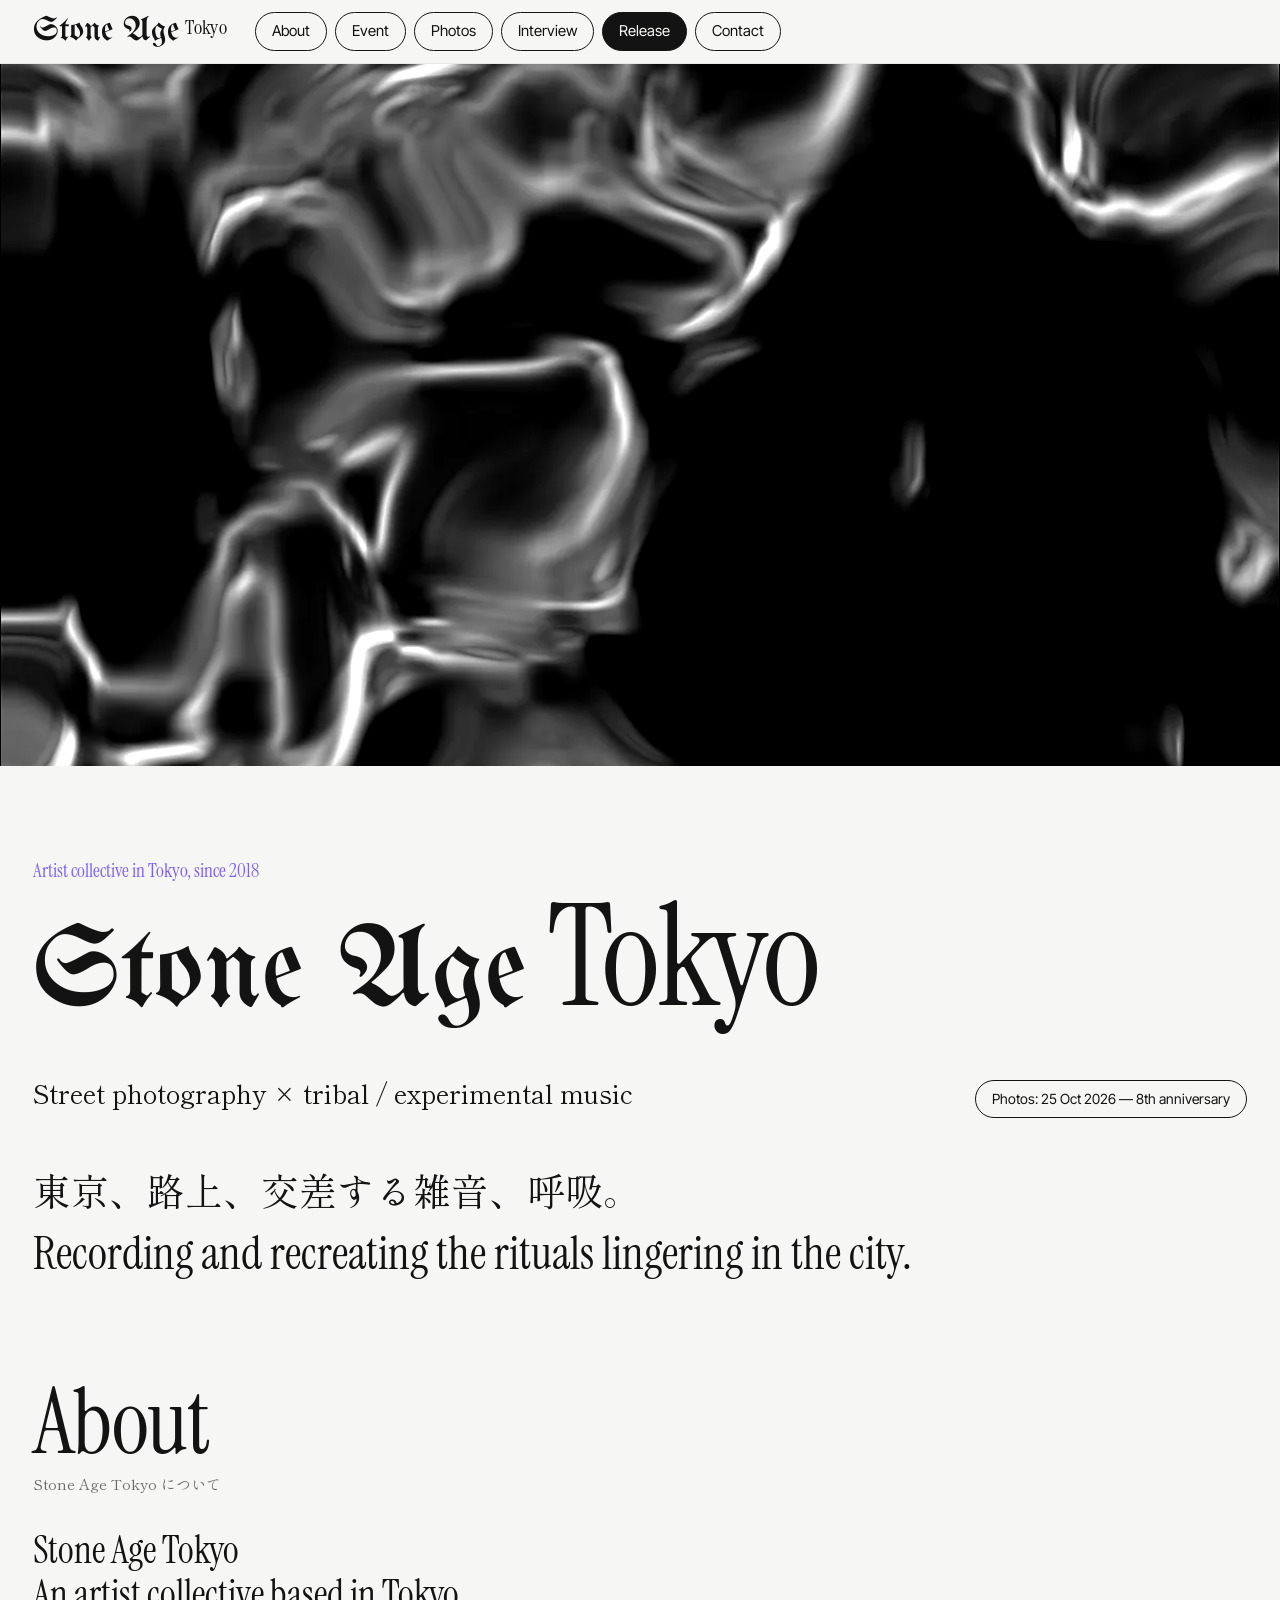
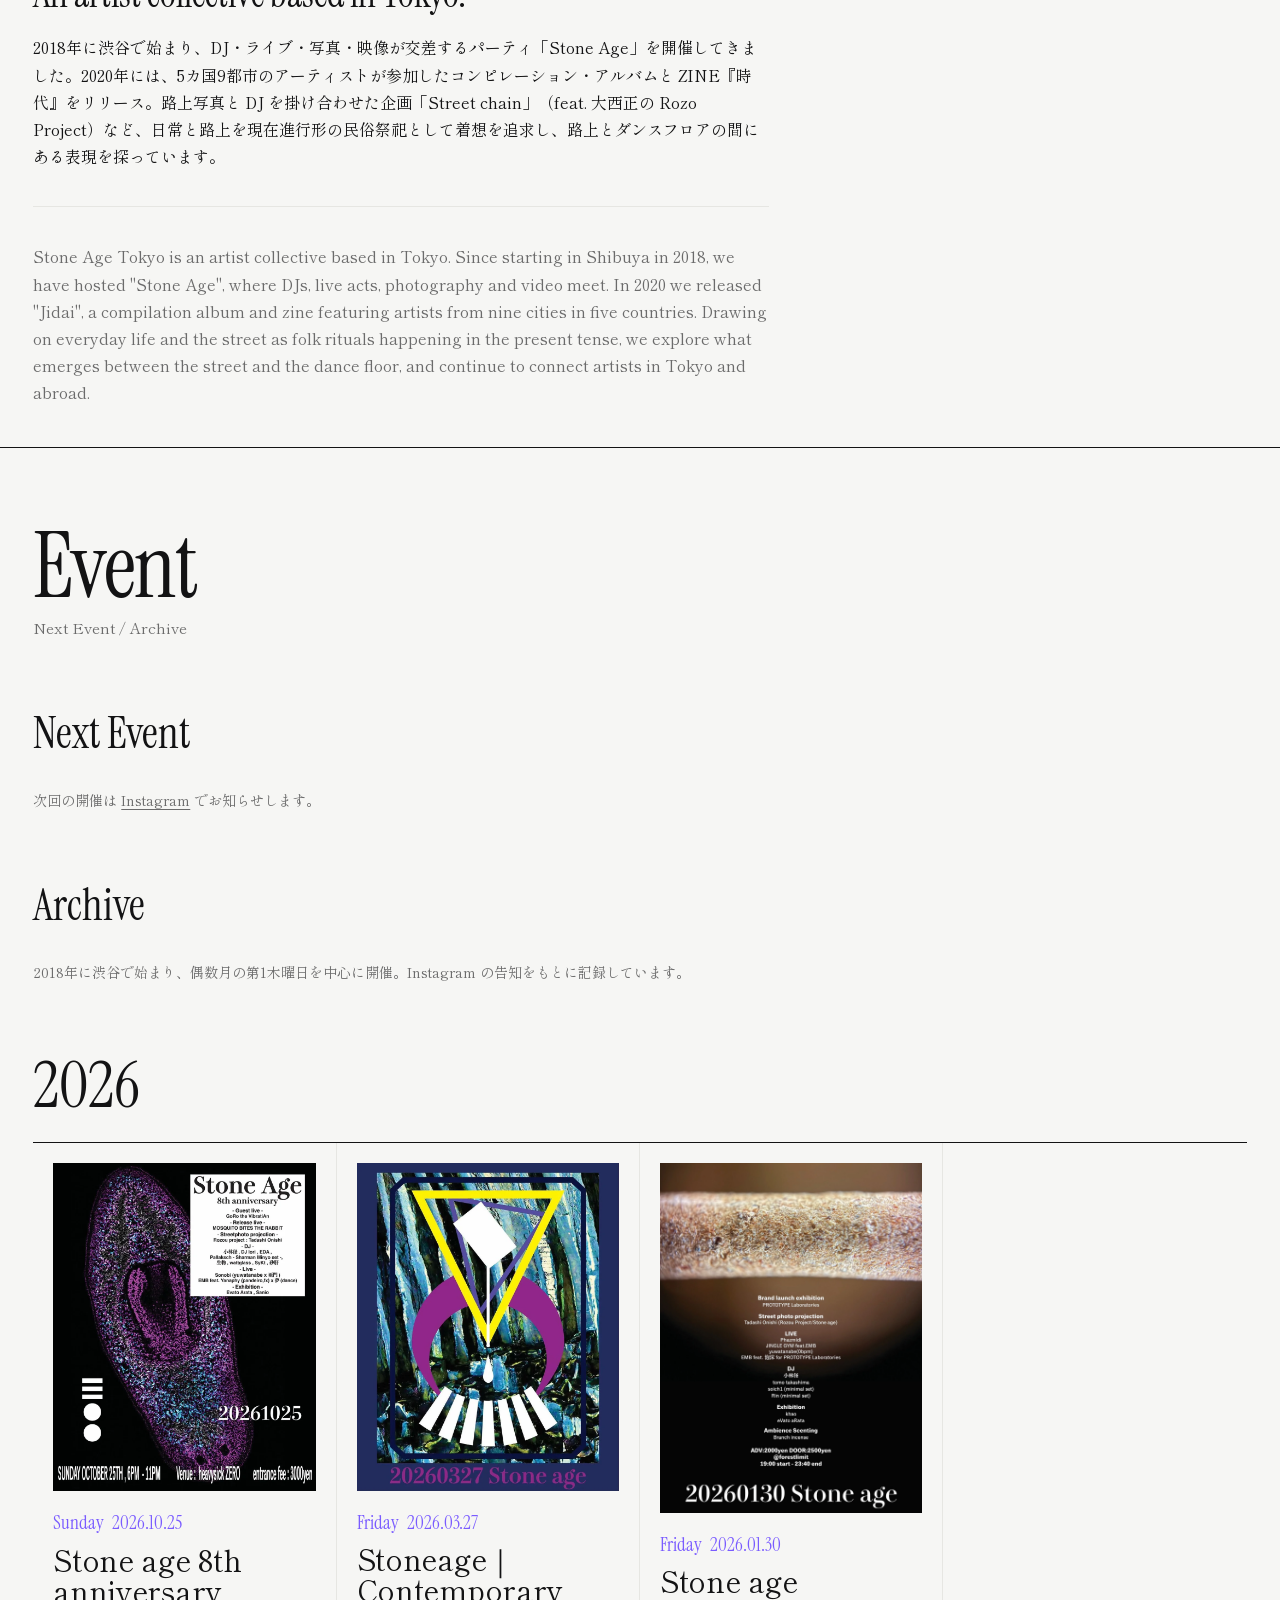
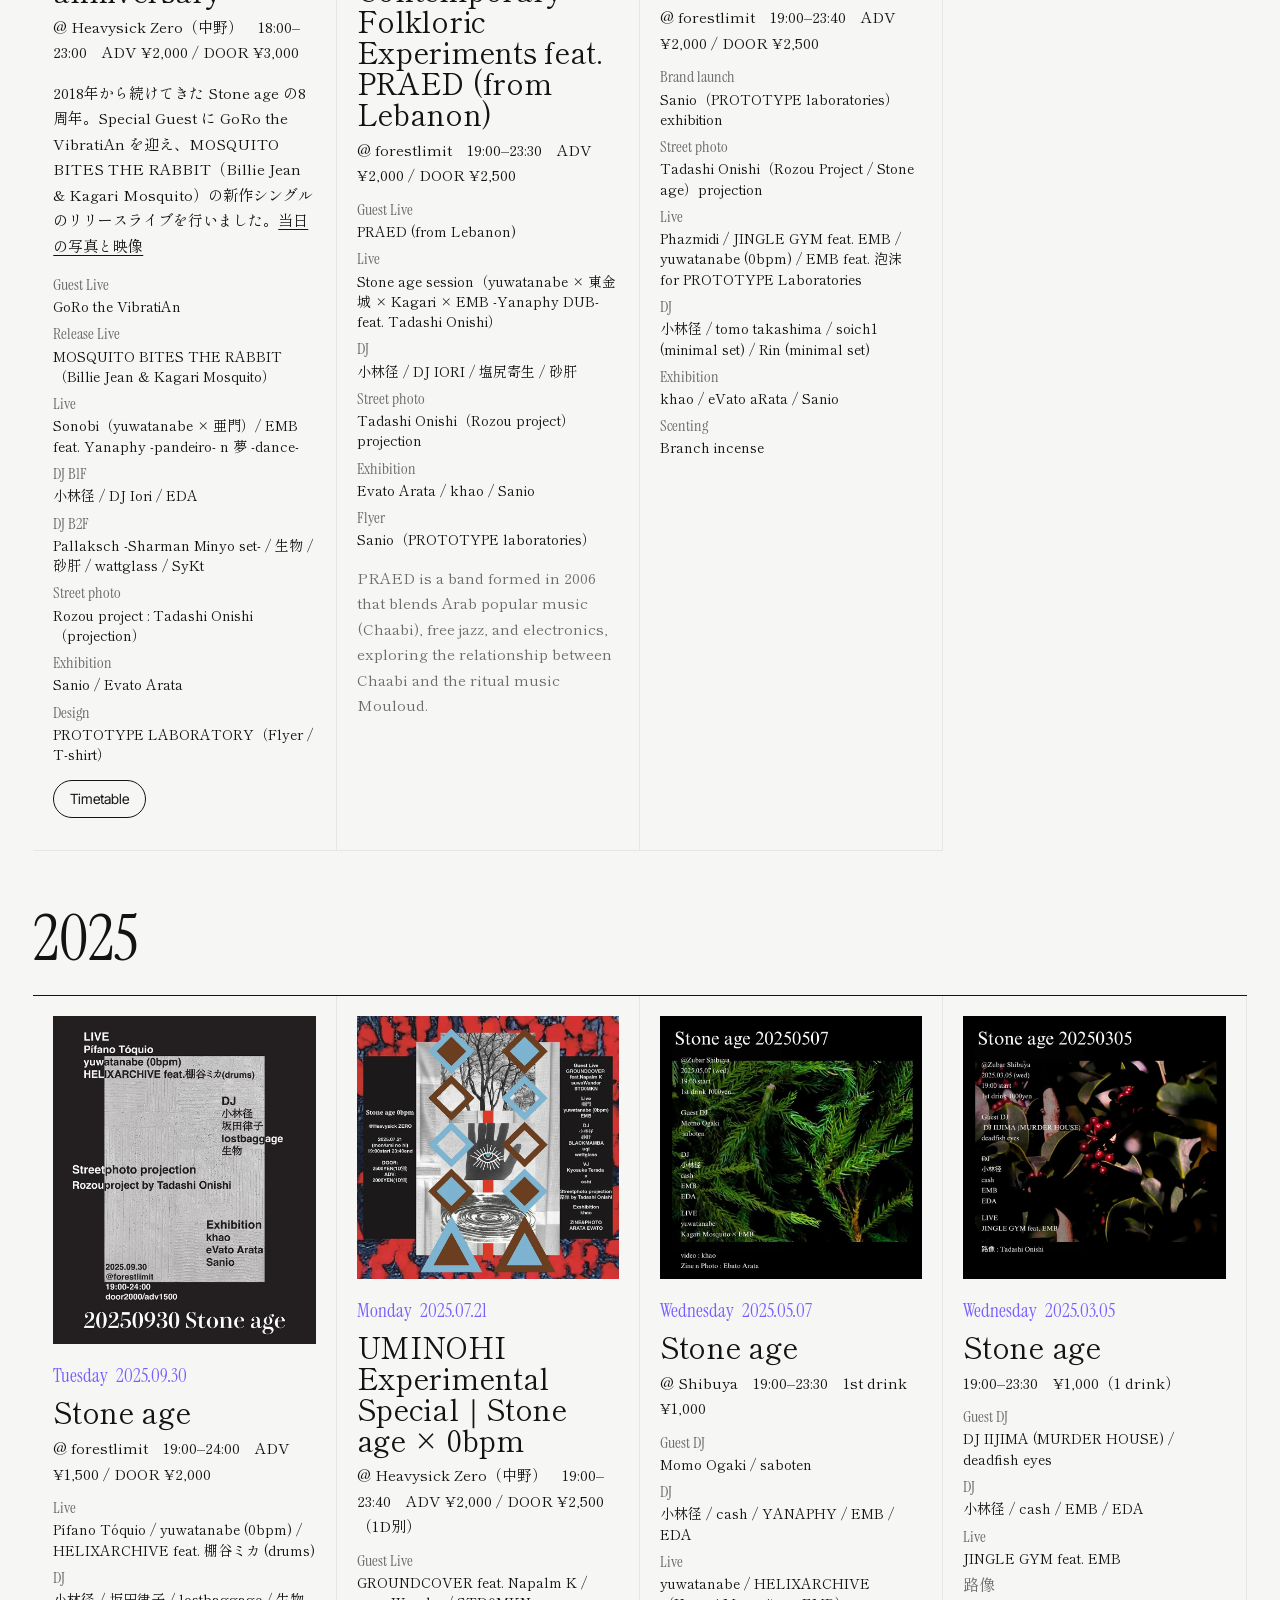
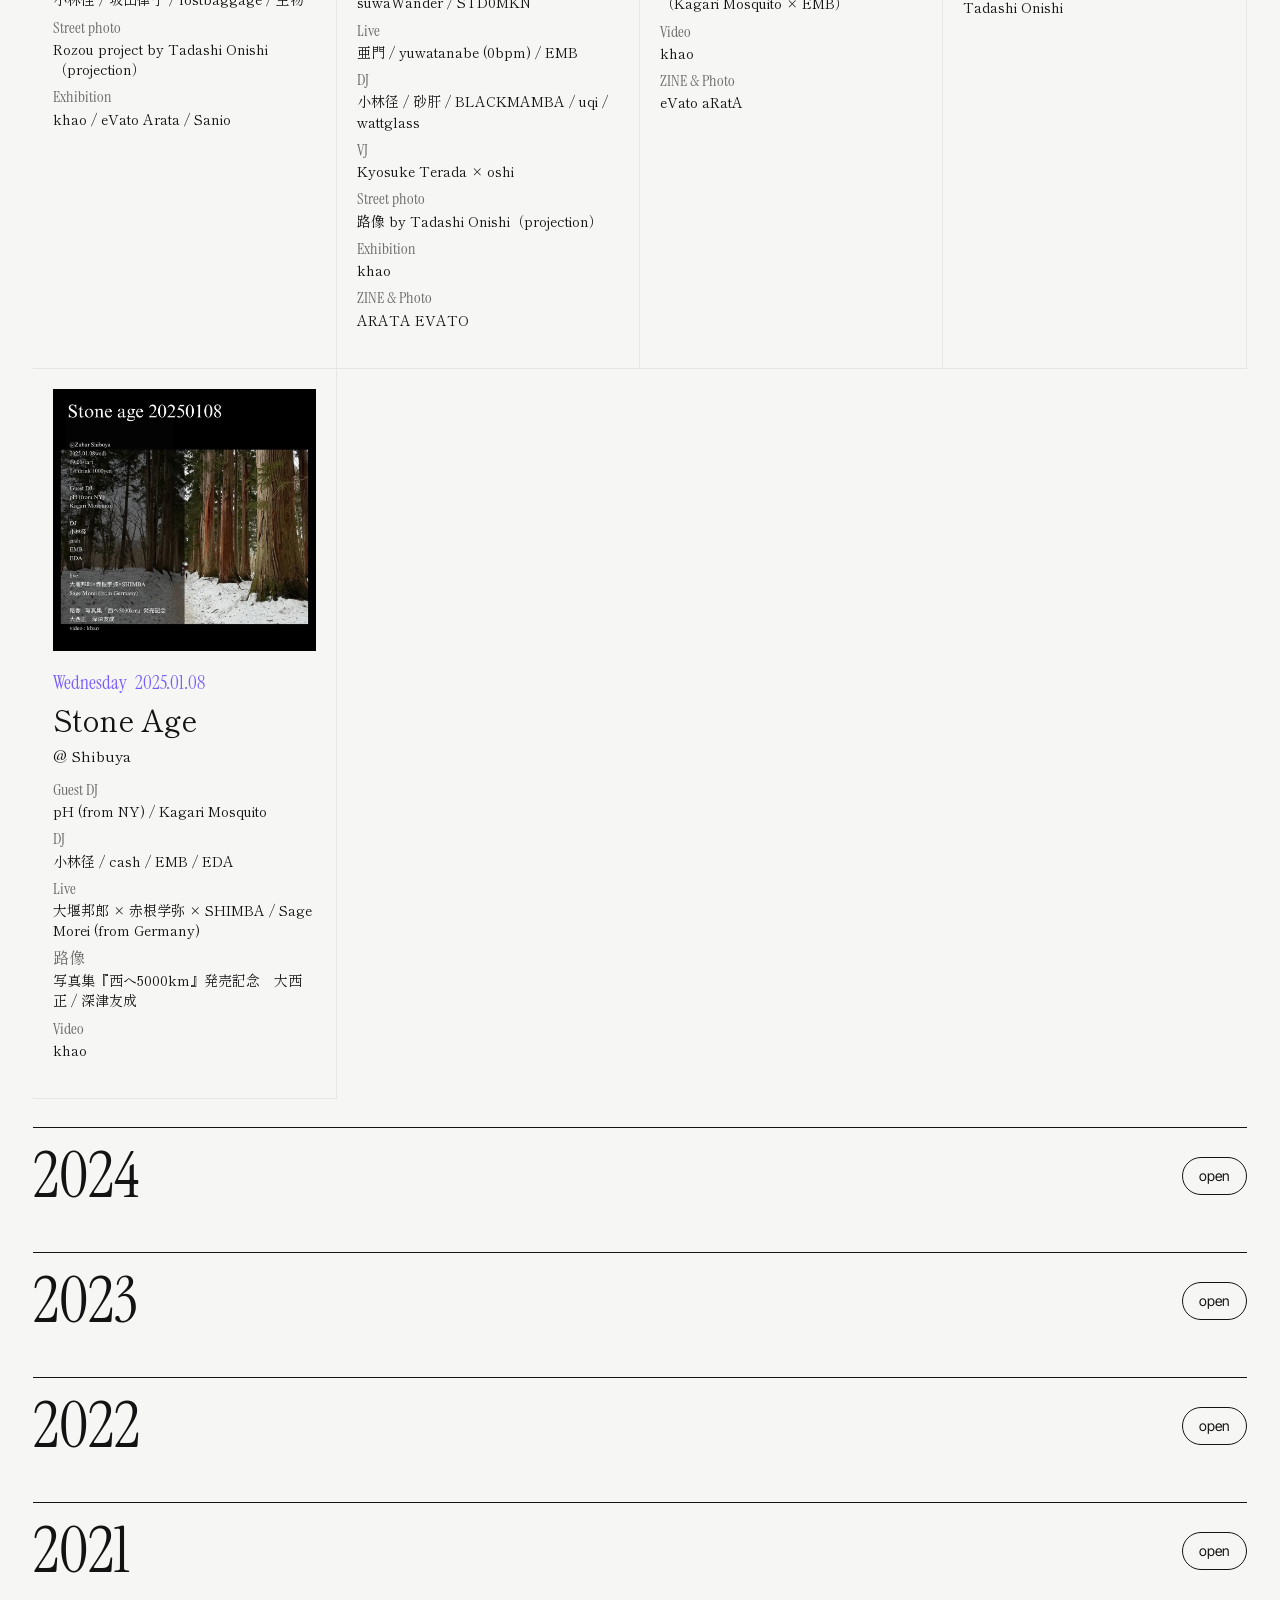
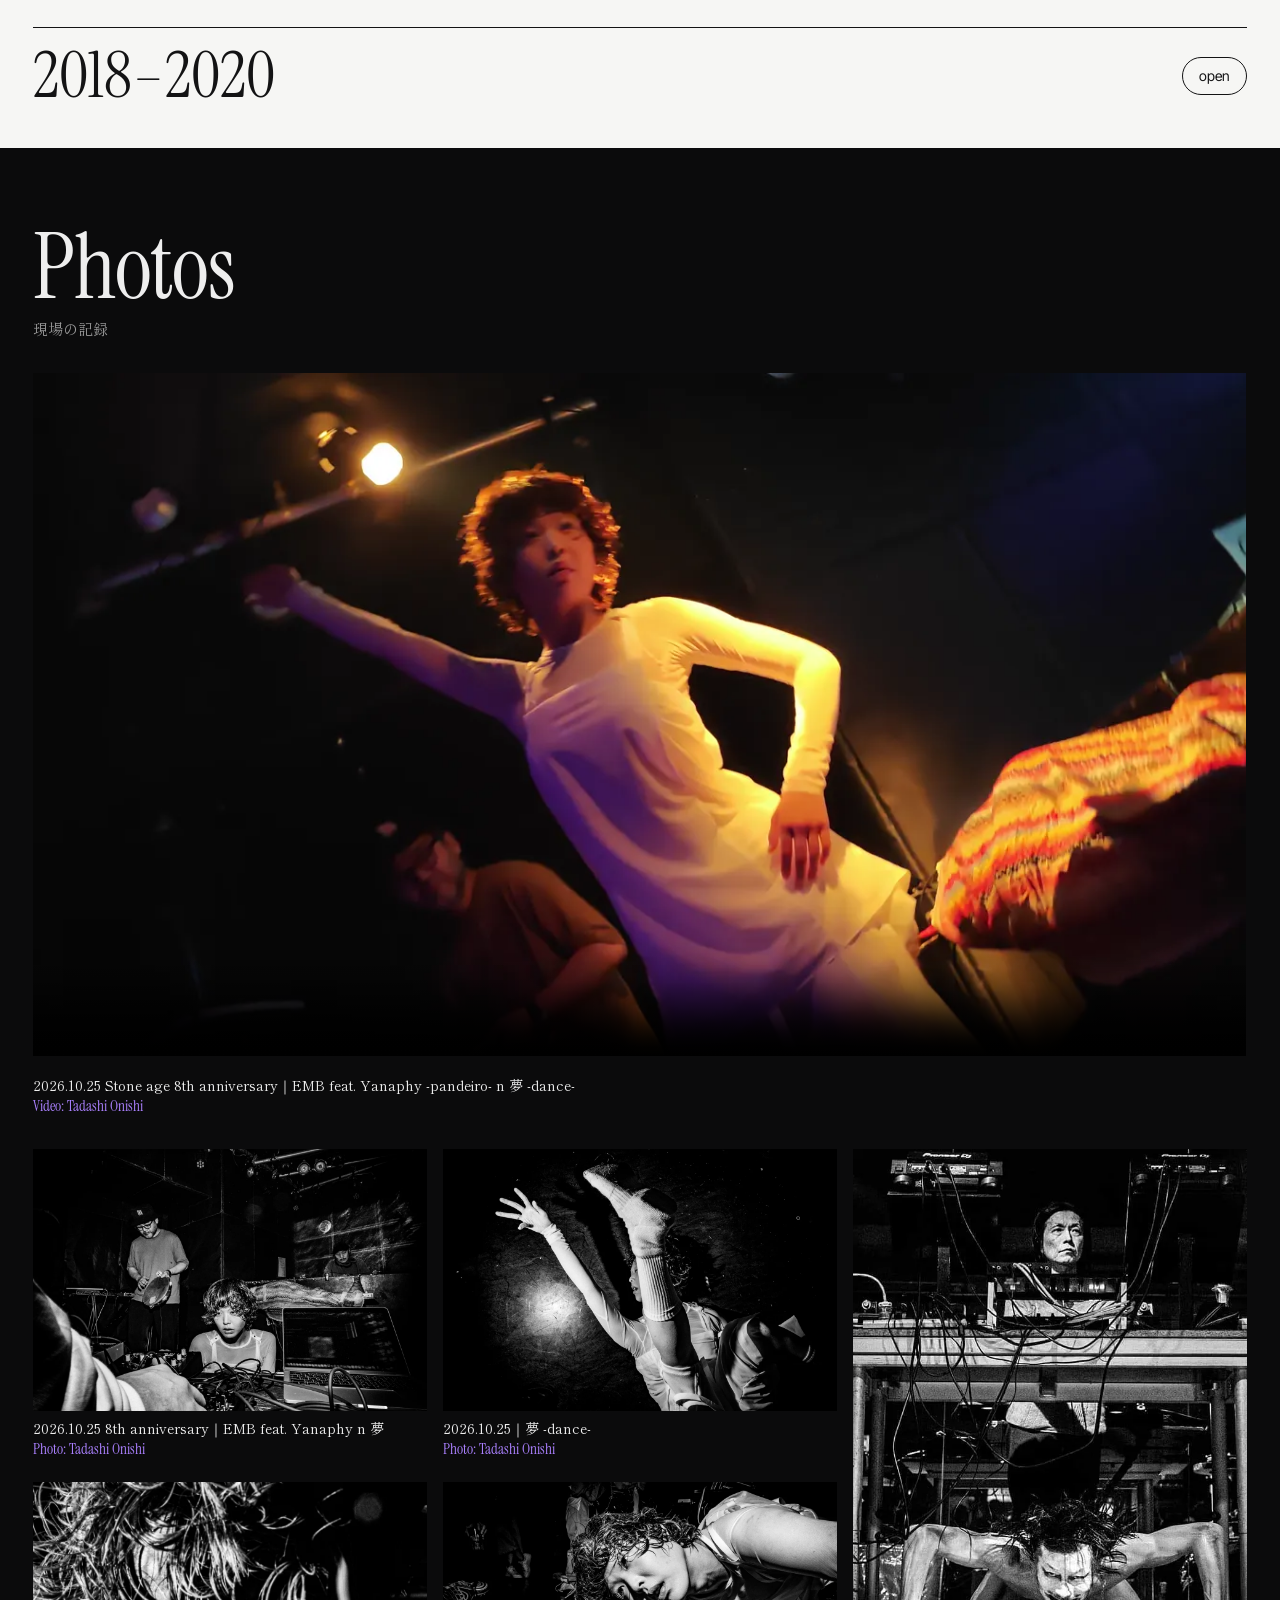
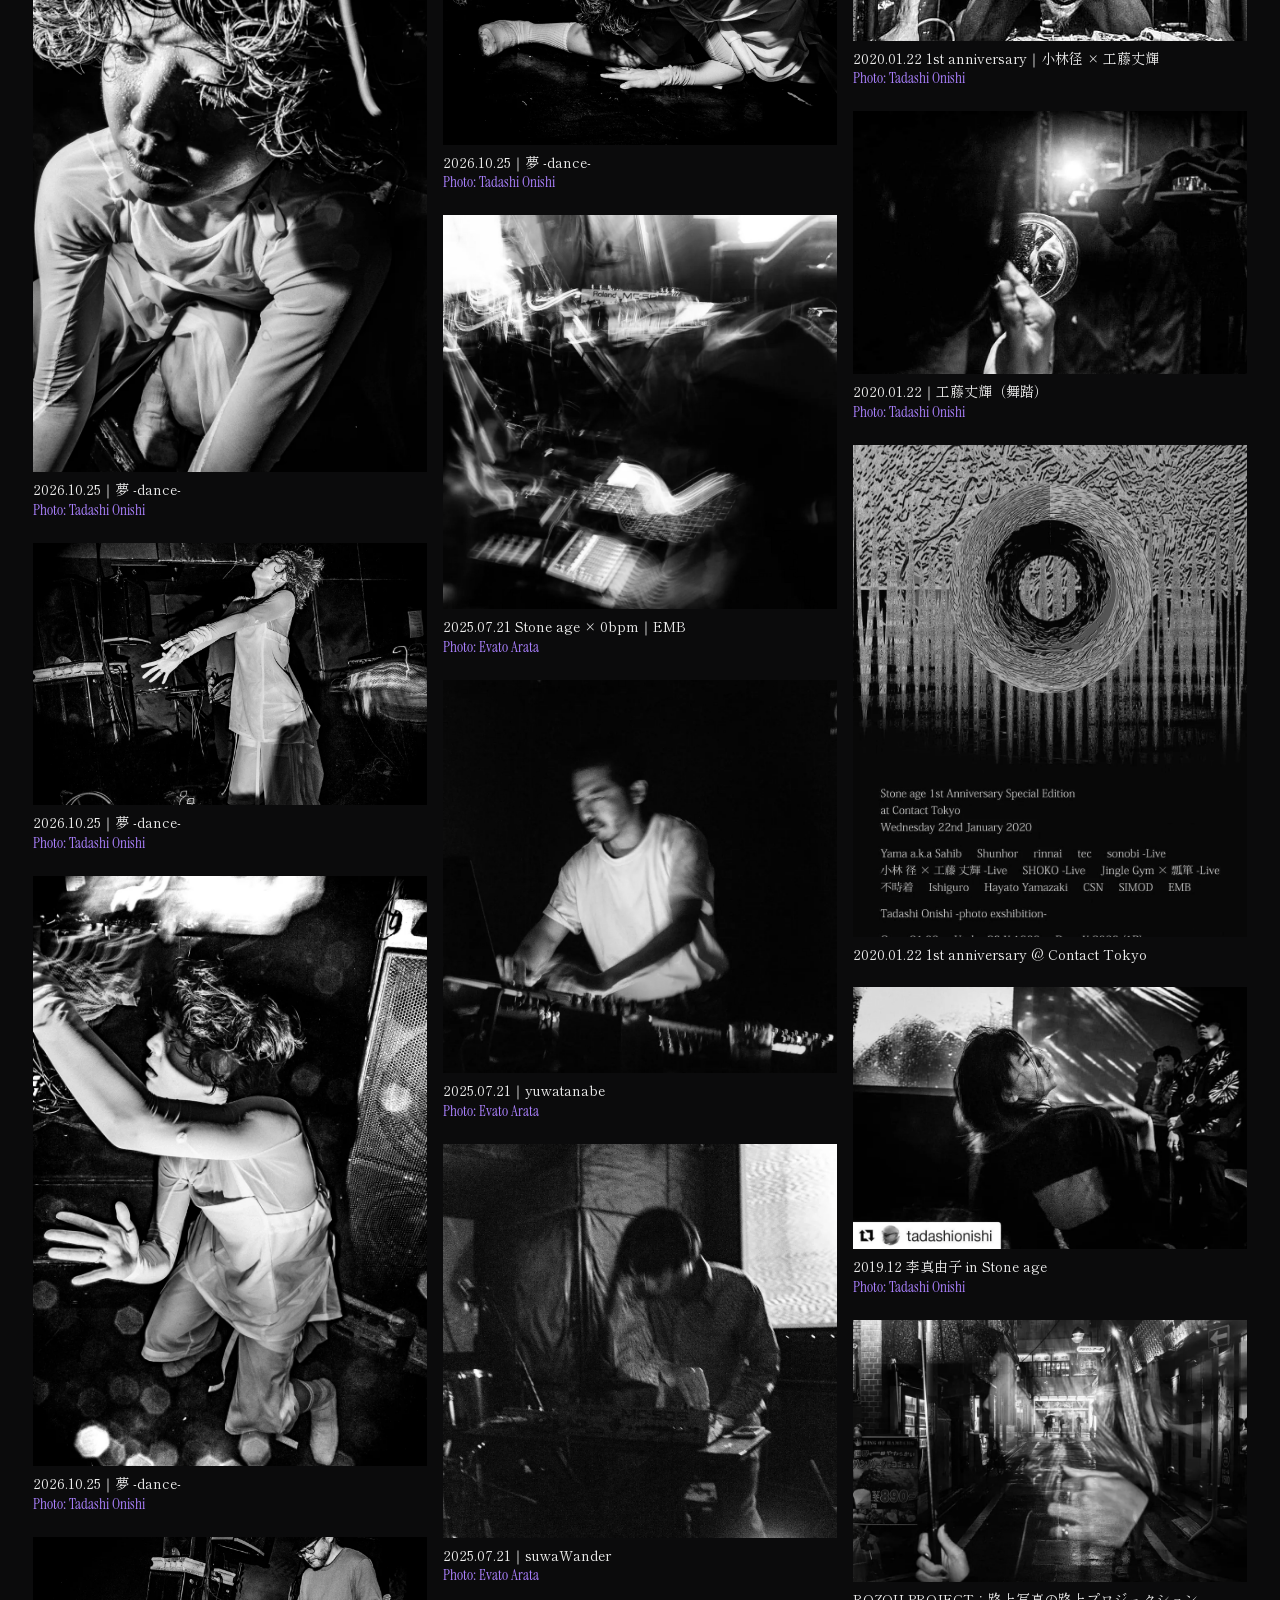
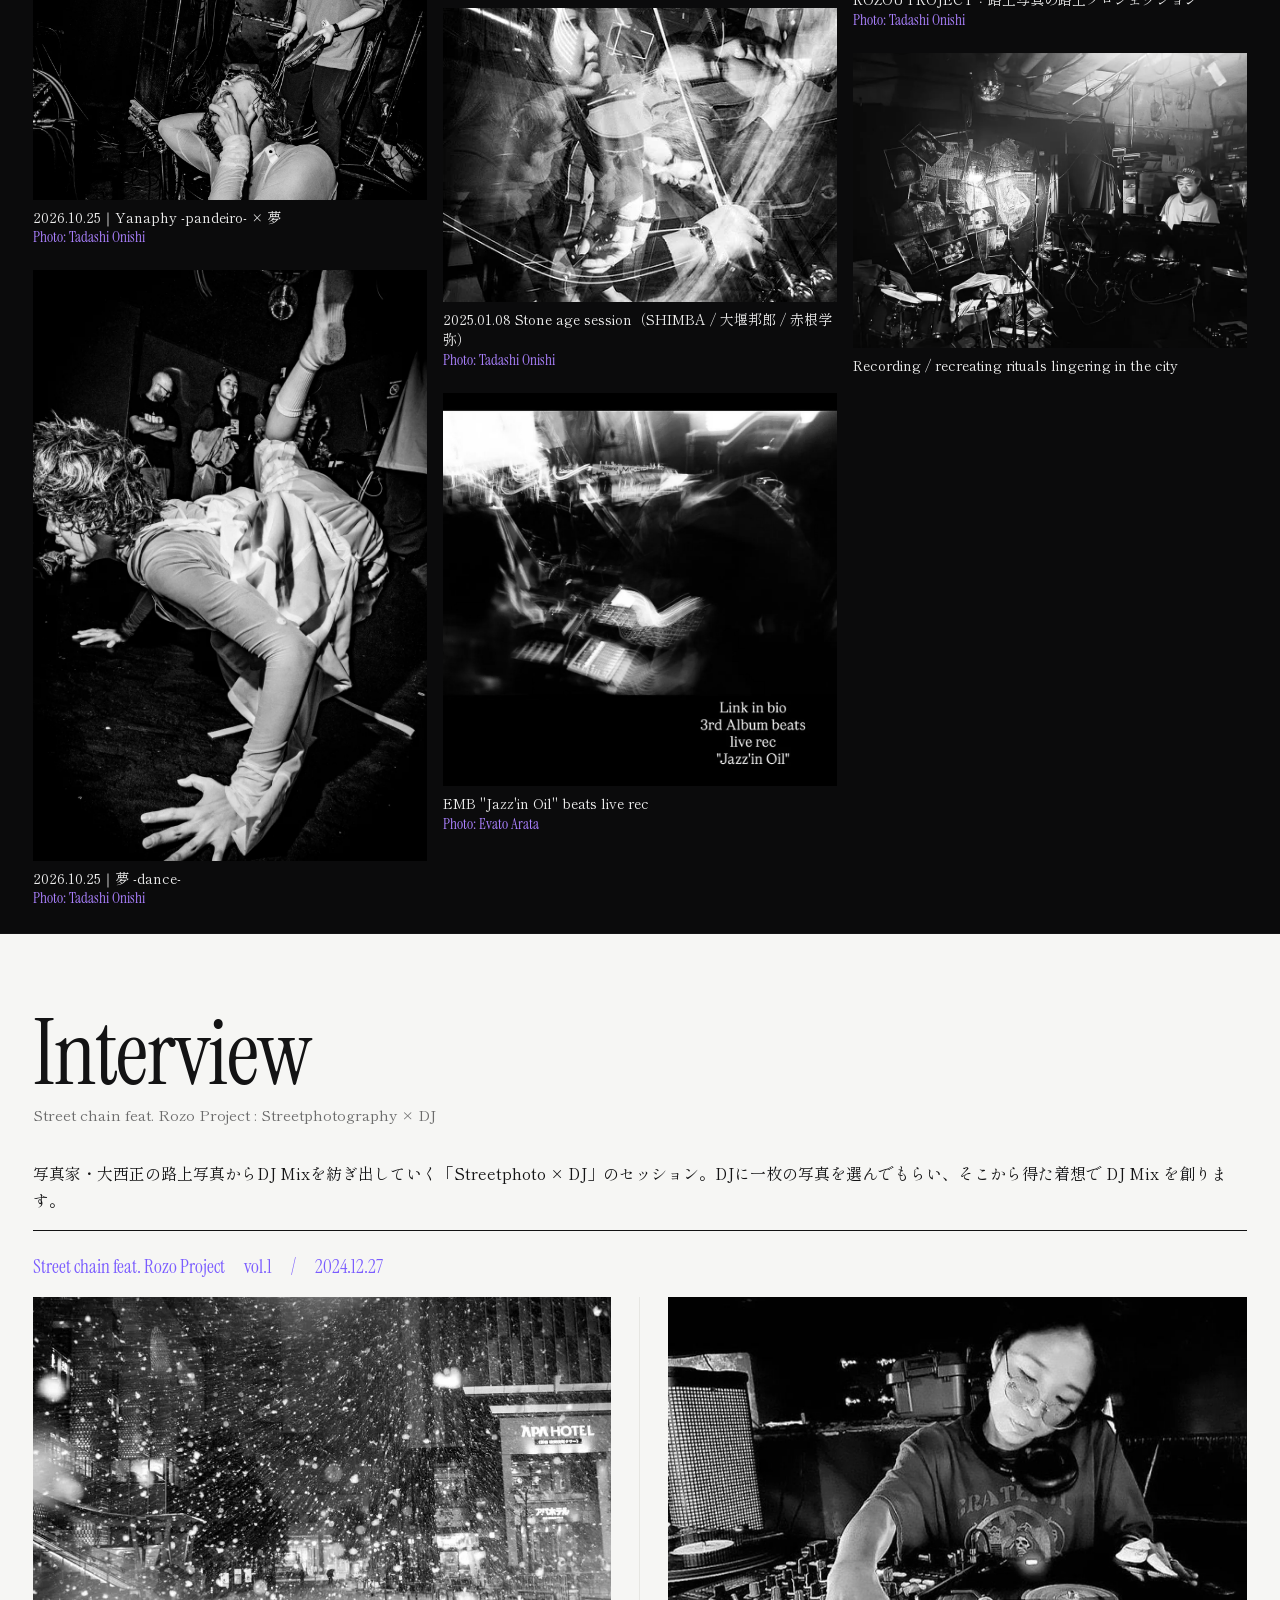
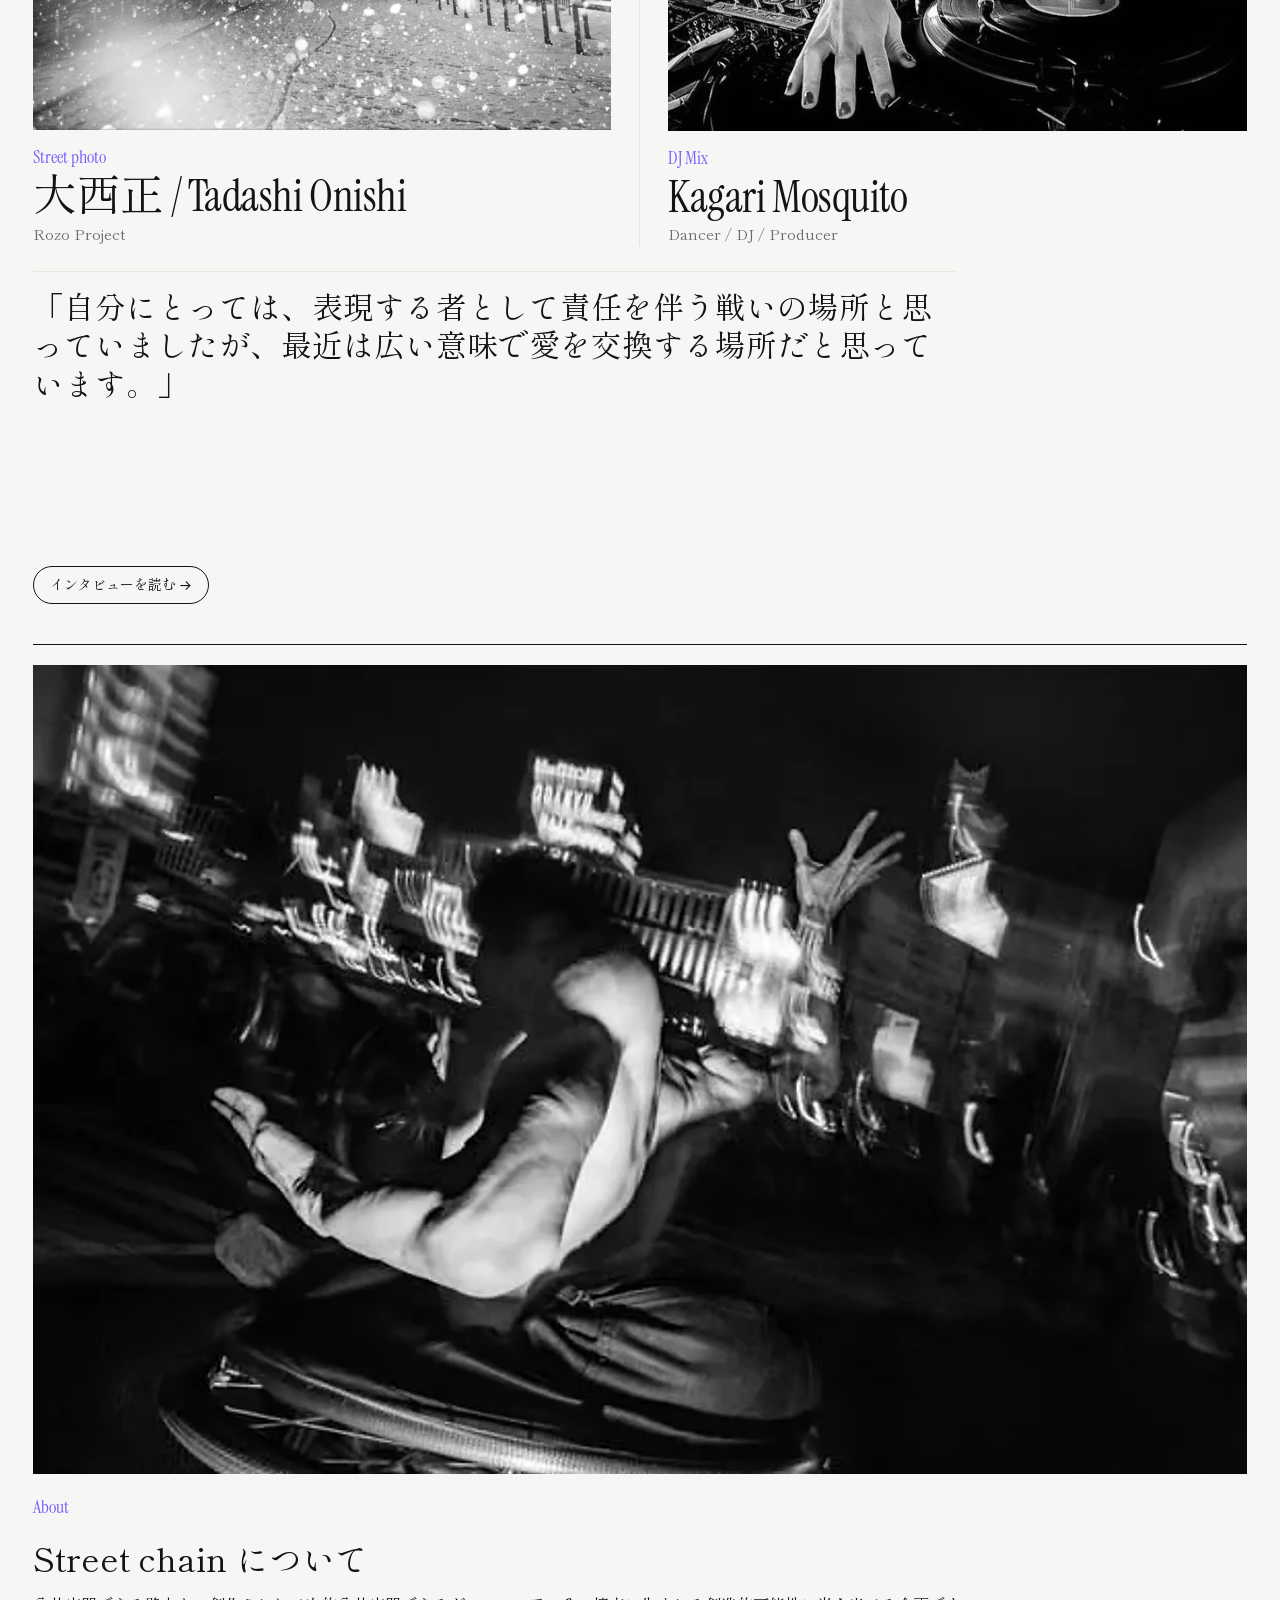
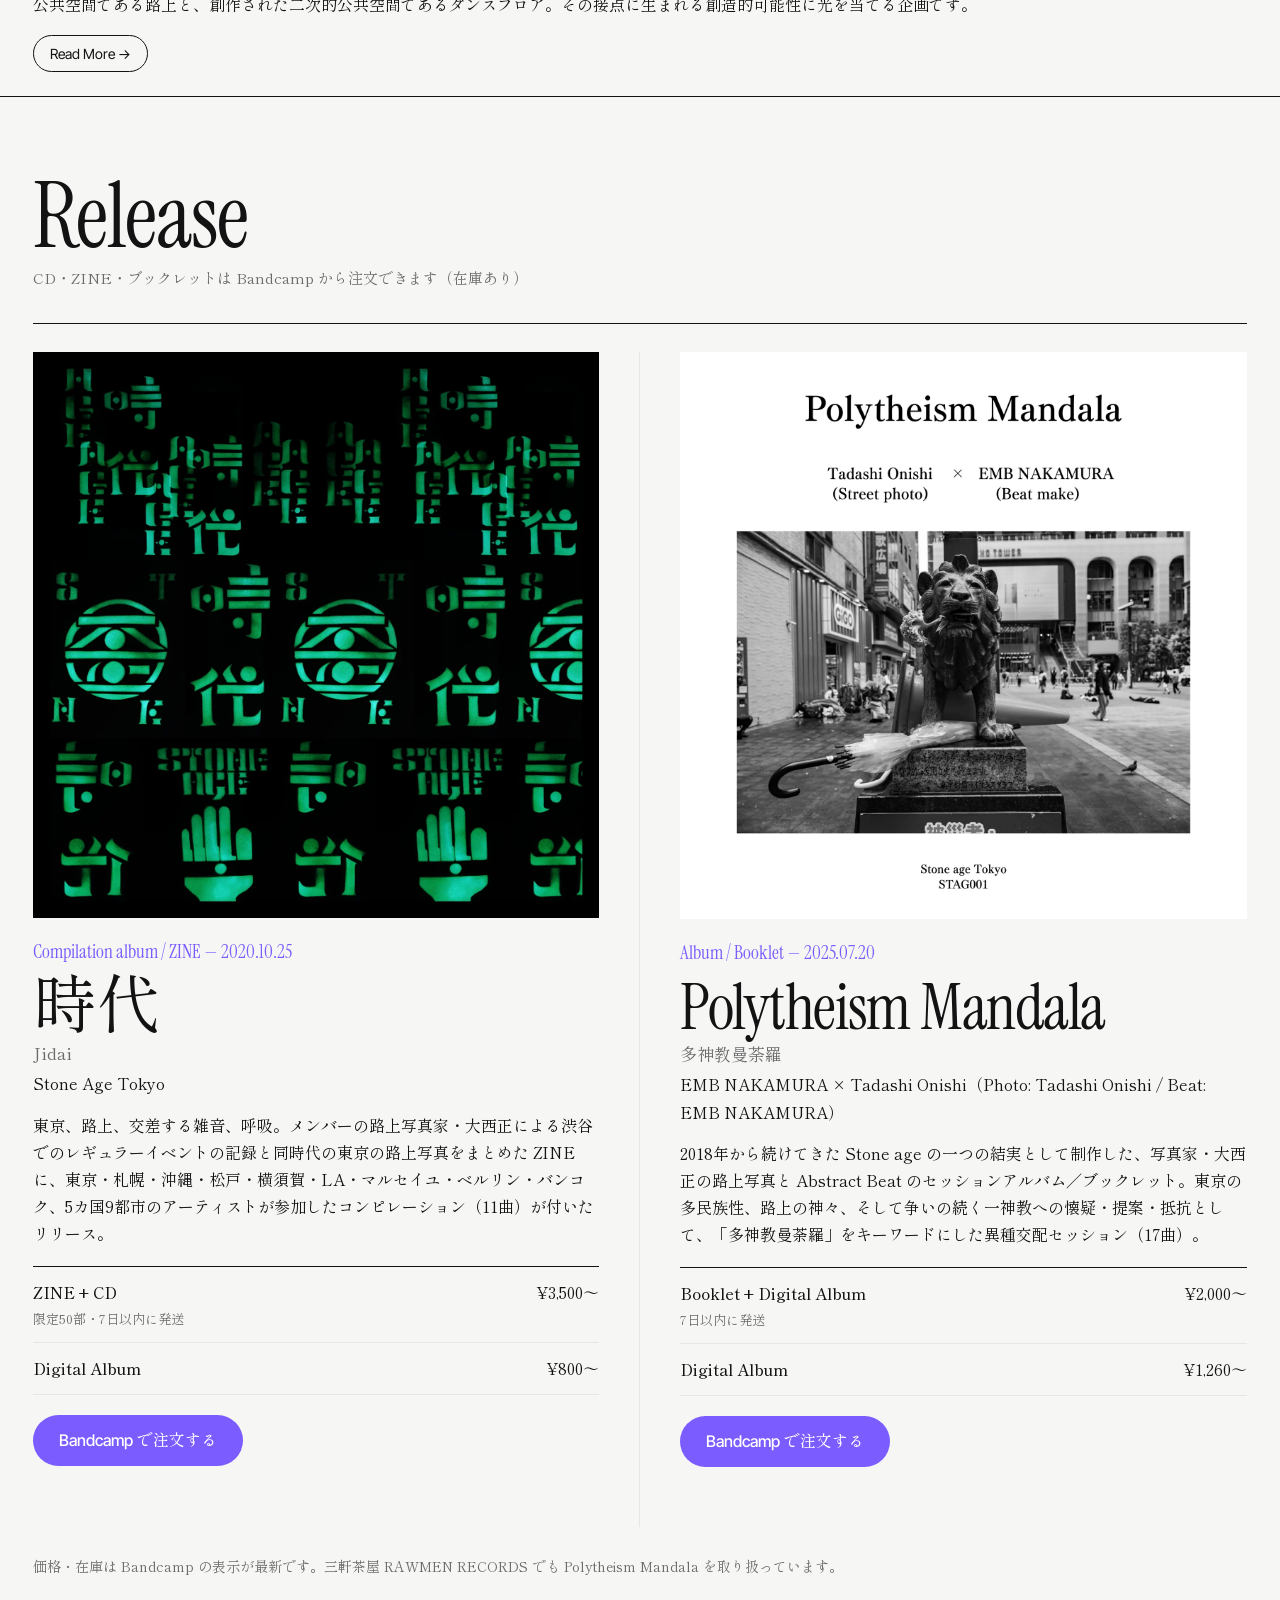
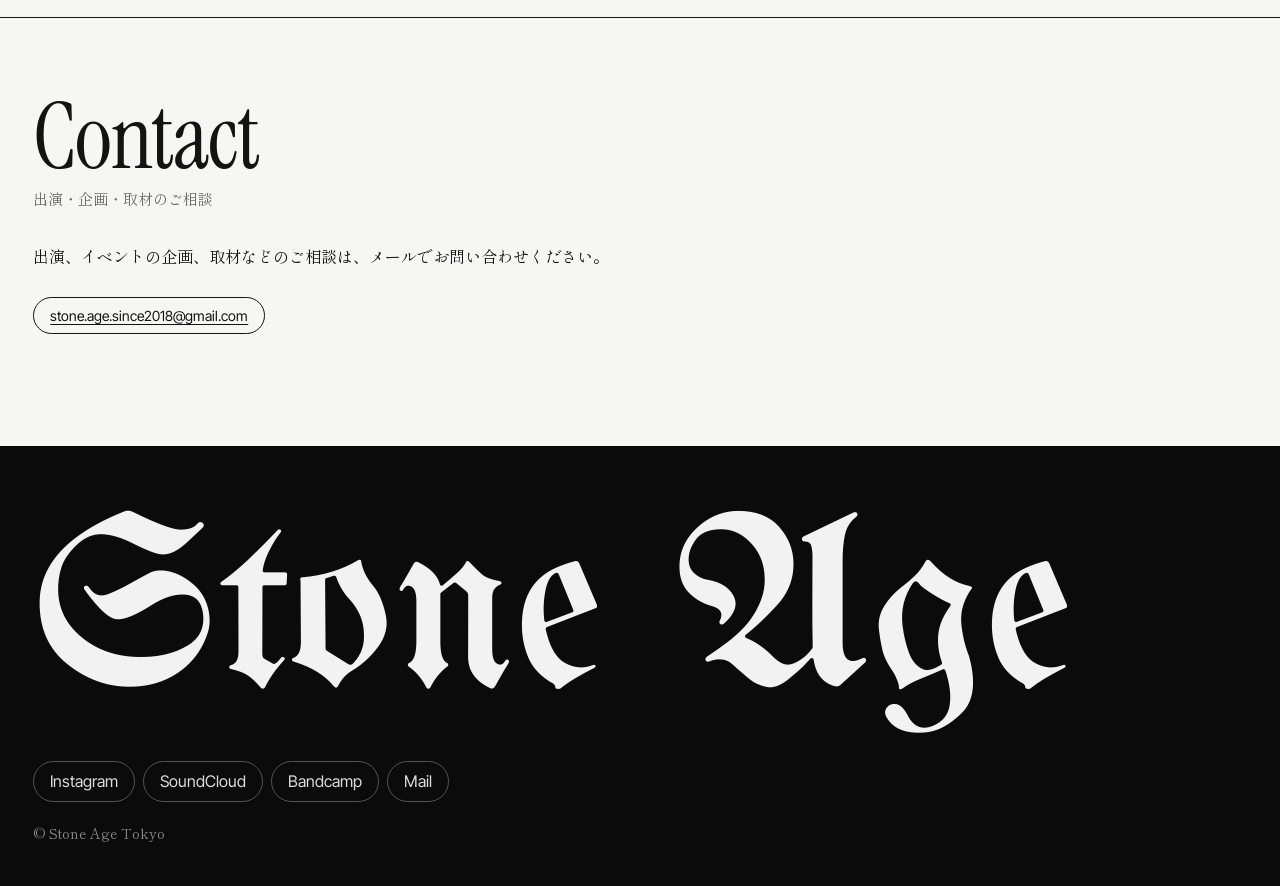
==== commit 3545555e: "10/25 の動画に撮影者クレジット（Tadashi Onishi）を追加 Co-Authored-By: Claude Opus 5.5 <noreply@anthropic.com>" ====
--- a/index.html
+++ b/index.html
@@ -654,7 +654,7 @@
         <p class="section-sub">現場の記録</p>
         <figure class="photo-video">
           <div class="video"><video src="assets/video/20261025-emb.mp4" poster="assets/video/20261025-emb.webp" controls playsinline preload="none"></video></div>
-          <figcaption>2026.10.25 Stone age 8th anniversary｜EMB feat. Yanaphy -pandeiro- n 夢 -dance-</figcaption>
+          <figcaption>2026.10.25 Stone age 8th anniversary｜EMB feat. Yanaphy -pandeiro- n 夢 -dance-<span>Video: Tadashi Onishi</span></figcaption>
         </figure>
         <div class="gallery">
           <figure>
--- a/assets/style.css
+++ b/assets/style.css
@@ -146,7 +146,7 @@
 .gallery img { width: 100%; height: auto; filter: grayscale(1); transition: filter .3s; }
 .gallery a:hover img { filter: none; }
 .gallery figcaption { padding: 8px 0 0; font-size: 14px; line-height: 1.4; }
-.gallery figcaption span { display: block; font-family: var(--serif); color: var(--accent); font-size: 15px; filter: brightness(1.4); }
+.gallery figcaption span, .photo-video figcaption span { display: block; font-family: var(--serif); color: var(--accent); font-size: 15px; filter: brightness(1.4); }
 
 /* カード（インタビューなど） */
 .card { display: block; color: var(--fg); }
